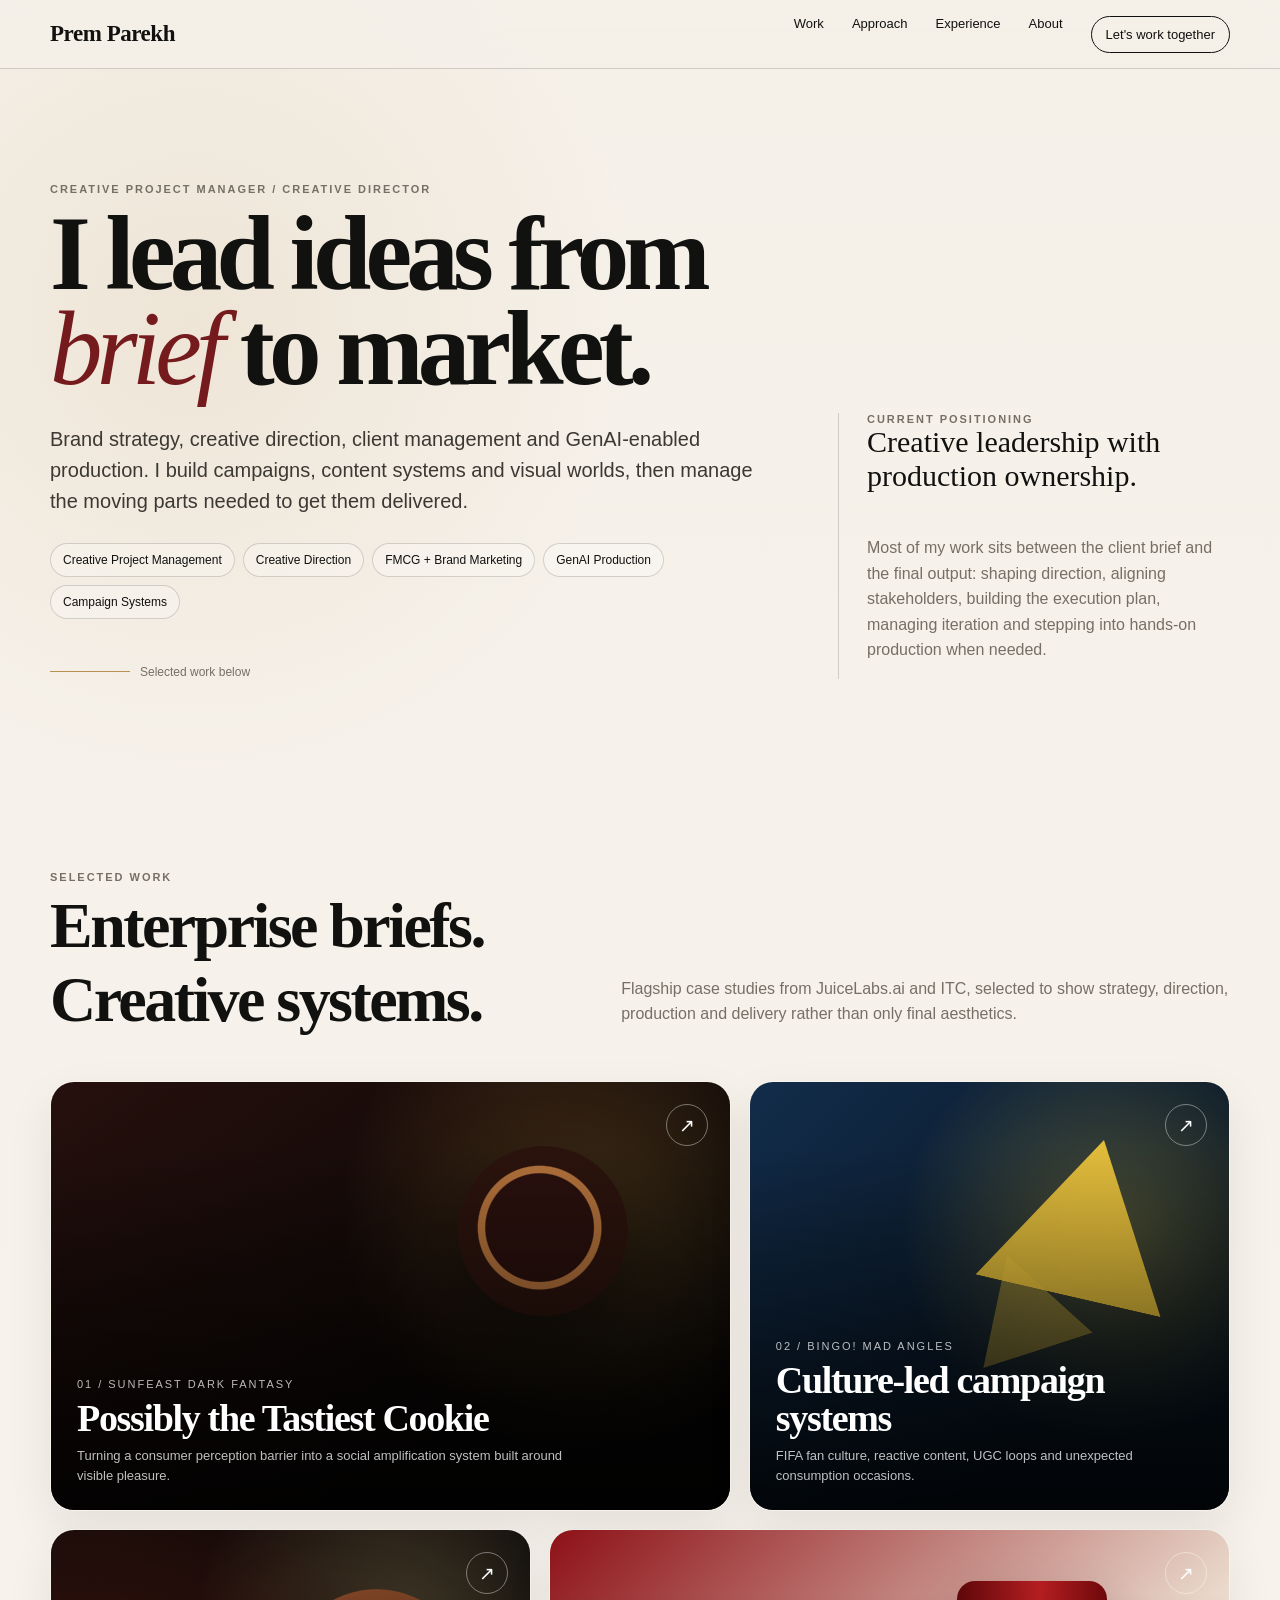
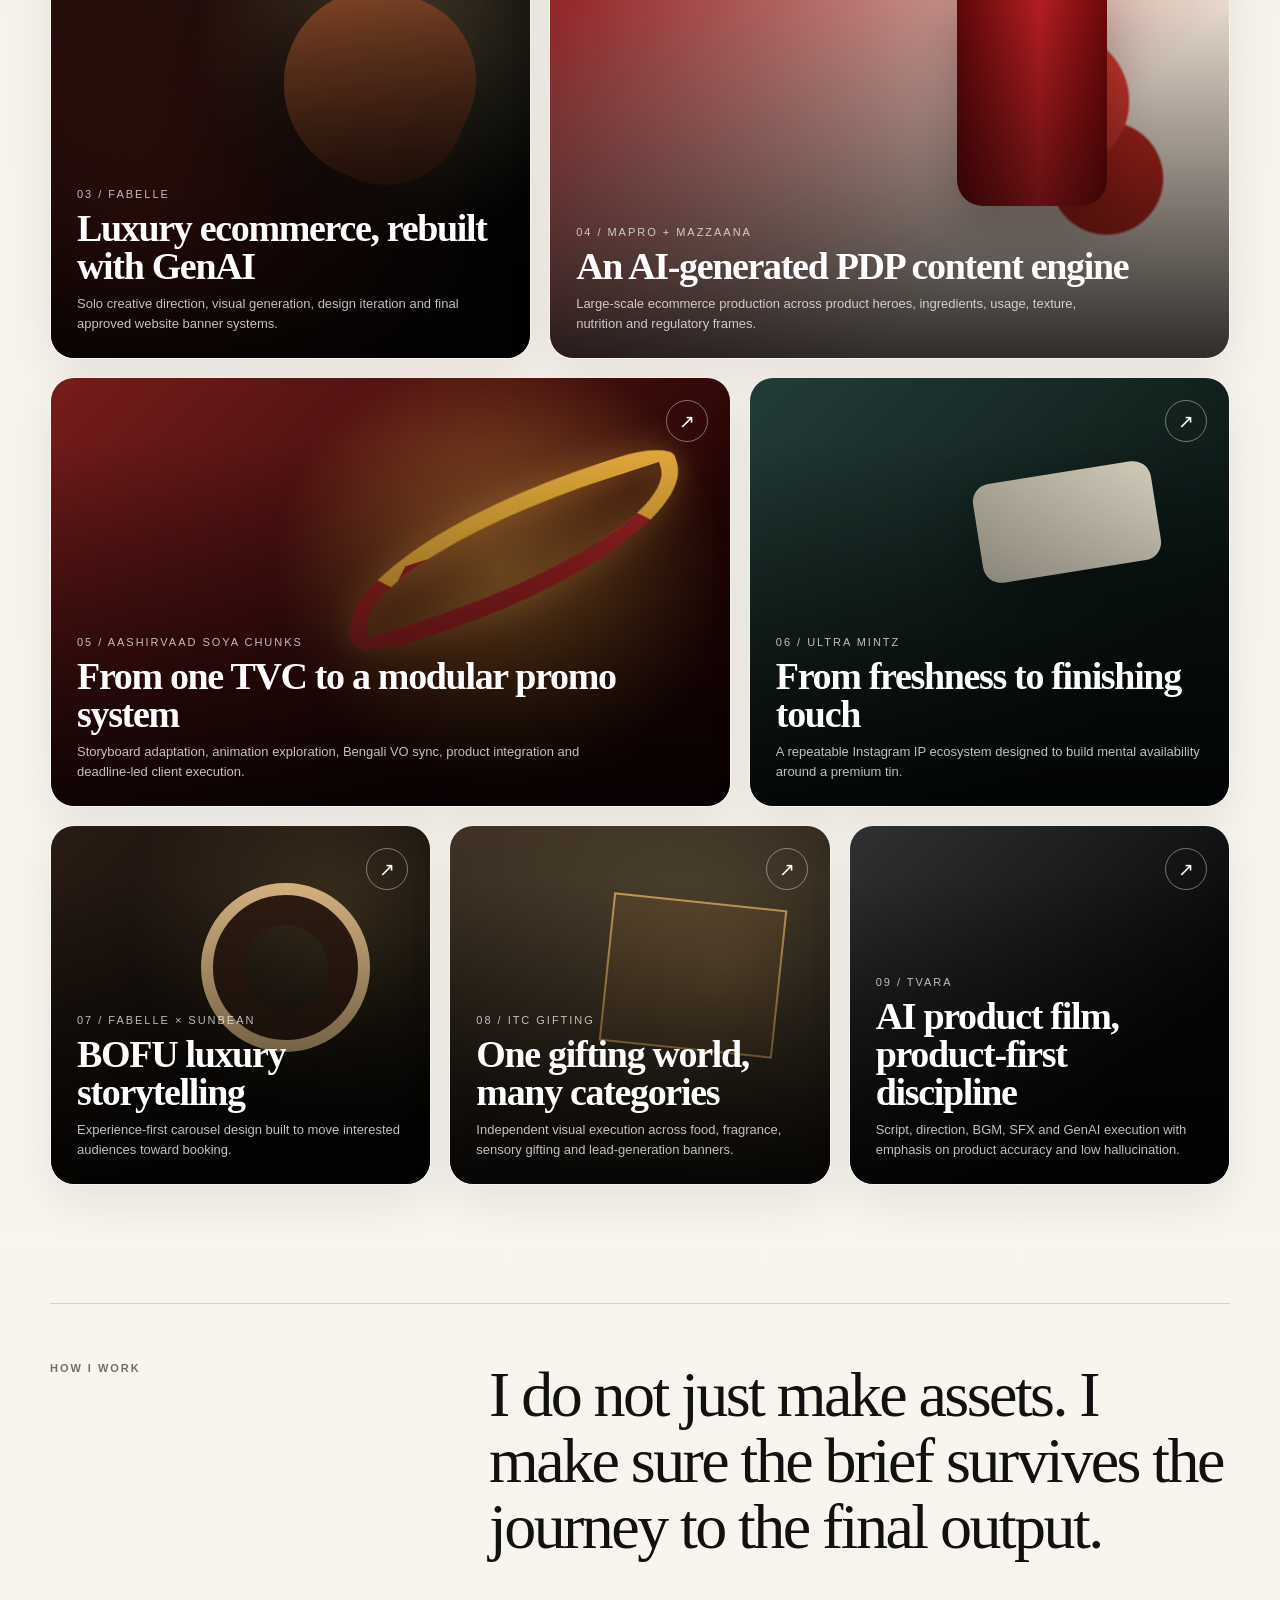
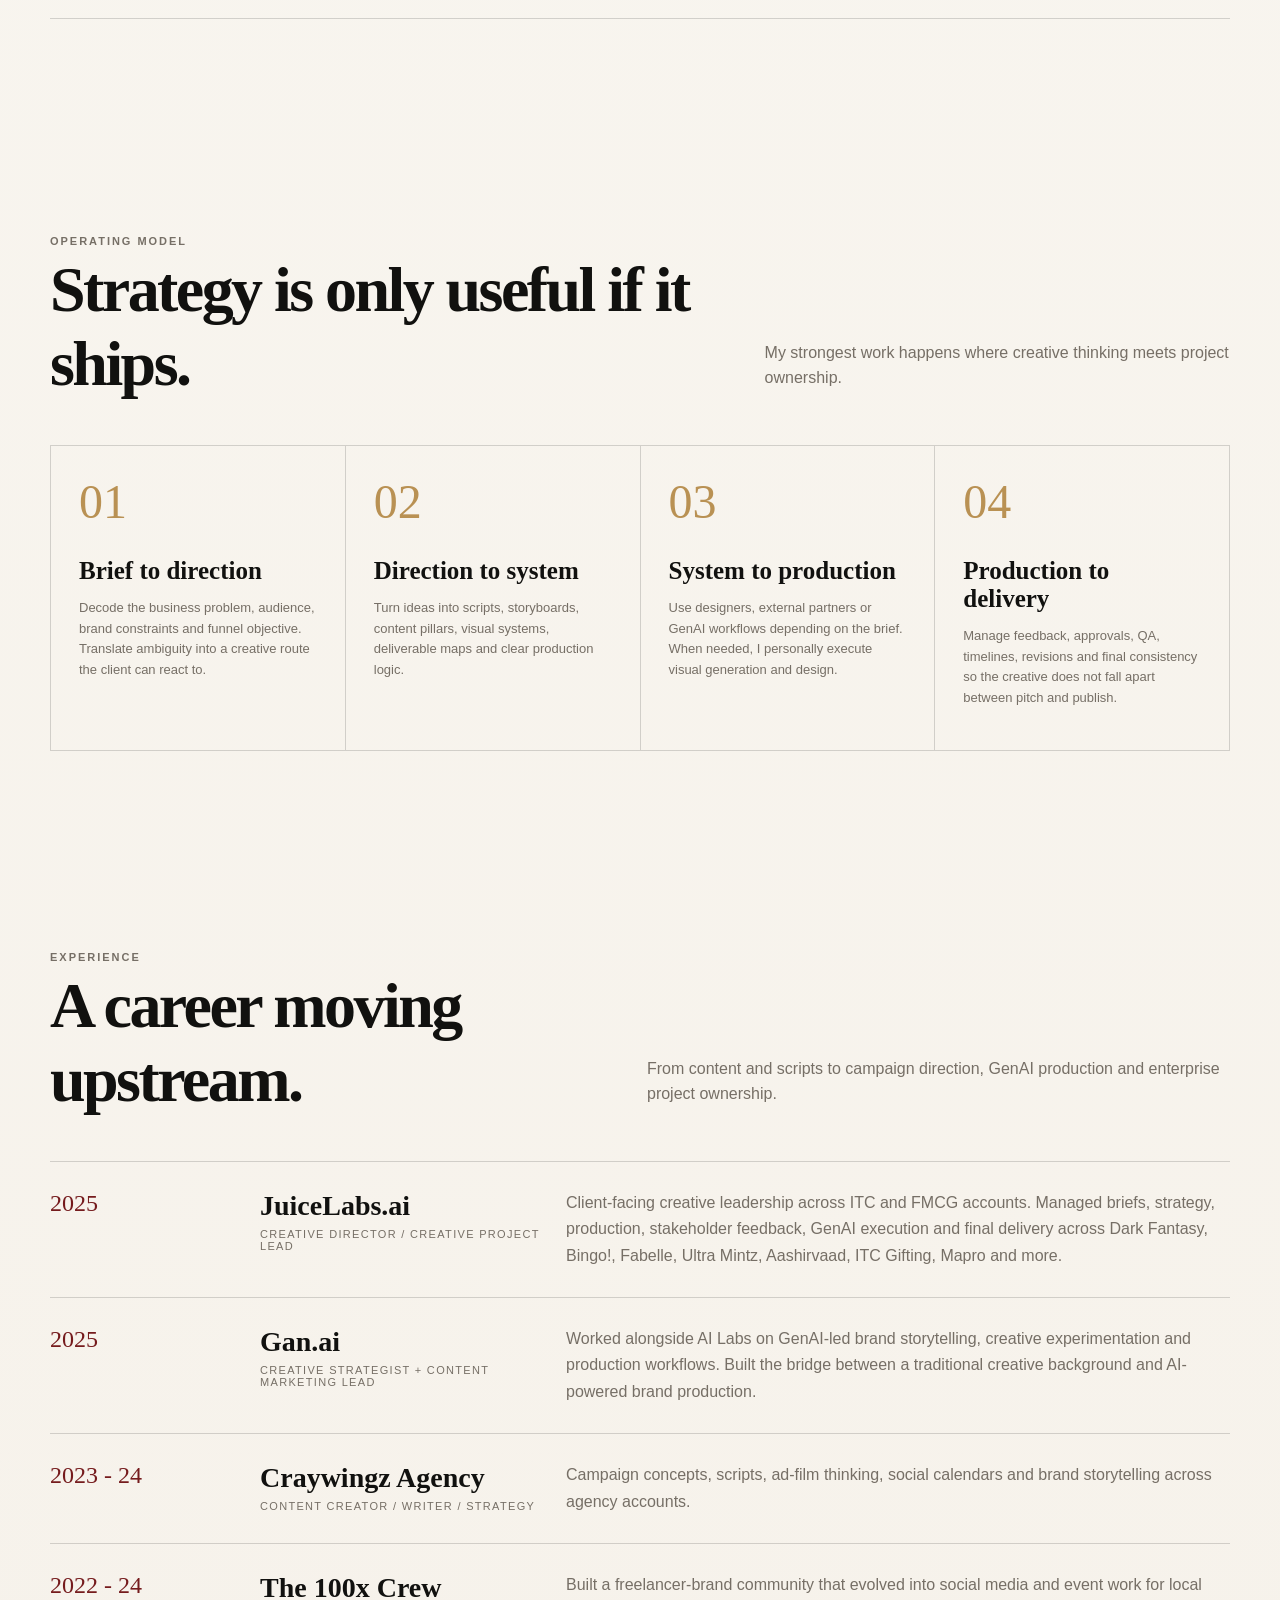
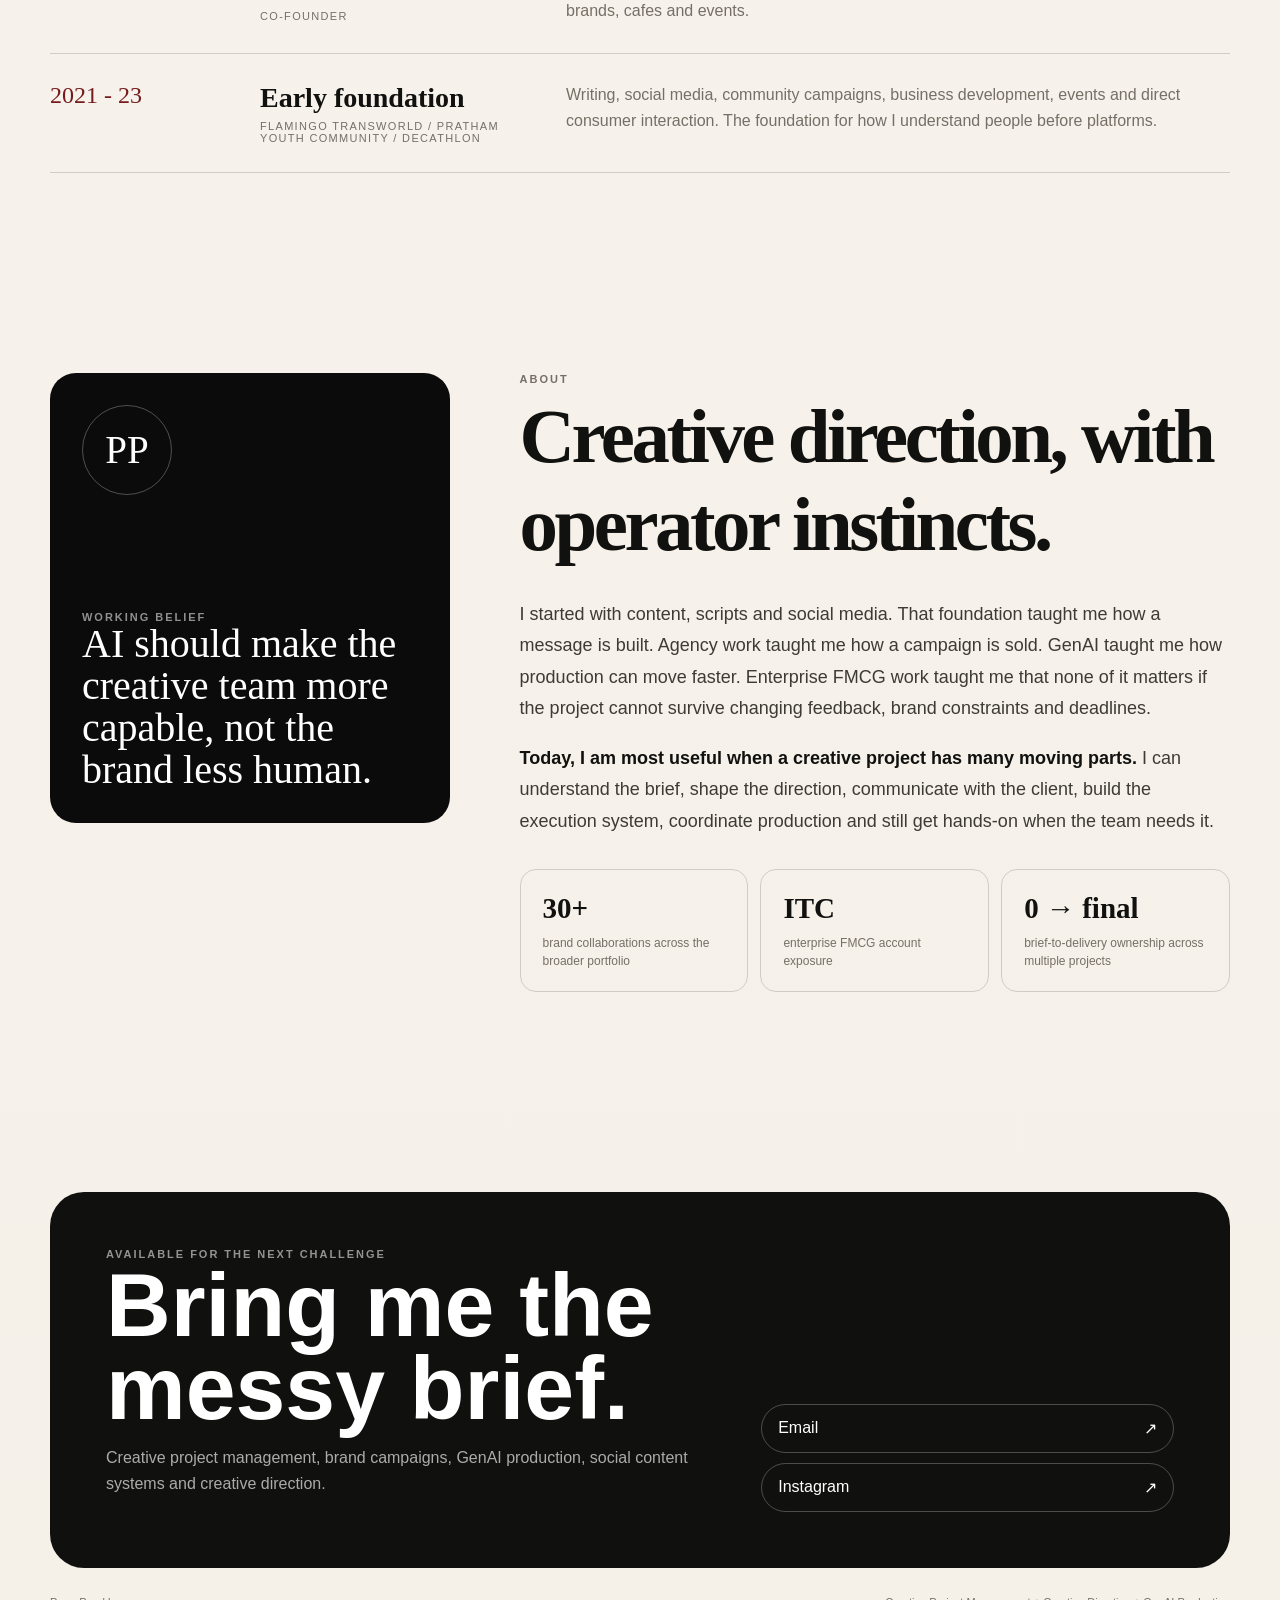
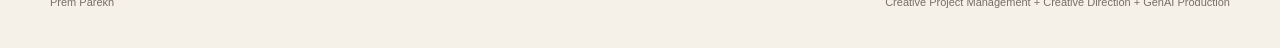
==== index.html @ a7b9d32d "Create Prem Parekh portfolio website" ====
<!doctype html>
<html lang="en">
<head>
<meta charset="utf-8" />
<meta name="viewport" content="width=device-width, initial-scale=1" />
<meta name="description" content="Prem Parekh, Creative Project Manager and Creative Director working across brand strategy, GenAI production, FMCG campaigns and visual storytelling." />
<title>Prem Parekh | Creative Direction + GenAI Production</title>
<style>
:root{--ink:#11110f;--paper:#f5f0e8;--paper2:#eee6da;--gold:#b99153;--red:#751b1d;--green:#24453f;--muted:#766f66;--line:rgba(17,17,15,.16);--card:#fbf7f0;--black:#0b0b0b}
*{box-sizing:border-box}html{scroll-behavior:smooth}body{margin:0;color:var(--ink);background:radial-gradient(circle at 15% 5%,rgba(185,145,83,.12),transparent 28rem),linear-gradient(180deg,var(--paper),#f8f5ef 44%,var(--paper));font-family:Arial,Helvetica,sans-serif}a{color:inherit;text-decoration:none}button{font:inherit}::selection{background:#111;color:#fff}.container{width:min(1180px,calc(100% - 42px));margin:auto}.eyebrow{letter-spacing:.18em;text-transform:uppercase;font-size:11px;font-weight:700;color:var(--muted)}nav{position:sticky;top:0;z-index:20;backdrop-filter:blur(18px);background:rgba(245,240,232,.82);border-bottom:1px solid var(--line)}.nav-inner{height:68px;display:flex;align-items:center;justify-content:space-between}.logo{font-family:Georgia,serif;font-size:23px;font-weight:700;letter-spacing:-.02em}.nav-links{display:flex;gap:28px;font-size:13px}.nav-cta{padding:10px 14px;border:1px solid var(--ink);border-radius:999px}.hero{padding:88px 0 66px;min-height:78vh;display:grid;align-items:center}.hero-grid{display:grid;grid-template-columns:1.3fr .7fr;gap:60px;align-items:end}.hero h1{font-family:Georgia,serif;font-size:clamp(54px,8.2vw,116px);line-height:.9;letter-spacing:-.055em;margin:12px 0 28px;max-width:920px}.hero h1 em{font-weight:400;color:var(--red)}.hero-copy{font-size:20px;line-height:1.55;max-width:720px;color:#3c3934}.hero-side{border-left:1px solid var(--line);padding-left:28px;display:flex;flex-direction:column;gap:26px}.hero-side strong{font-family:Georgia,serif;font-size:30px;font-weight:400}.chips{display:flex;flex-wrap:wrap;gap:8px;margin-top:26px}.chip{font-size:12px;border:1px solid var(--line);padding:9px 12px;border-radius:999px;background:rgba(255,255,255,.25)}.scroll-note{margin-top:46px;font-size:12px;color:var(--muted);display:flex;gap:10px;align-items:center}.scroll-line{height:1px;width:80px;background:var(--gold)}.section{padding:100px 0}.section-head{display:flex;justify-content:space-between;align-items:end;gap:40px;margin-bottom:38px}.section h2{font-family:Georgia,serif;font-size:clamp(38px,5vw,68px);letter-spacing:-.04em;margin:6px 0}.section-intro{max-width:620px;color:var(--muted);line-height:1.6}.work-grid{display:grid;grid-template-columns:repeat(12,1fr);gap:18px}.case{position:relative;overflow:hidden;border-radius:24px;min-height:430px;border:1px solid rgba(255,255,255,.09);box-shadow:0 18px 46px rgba(20,17,12,.08);color:#fff;cursor:pointer;isolation:isolate}.case.large{grid-column:span 7}.case.small{grid-column:span 5}.case.third{grid-column:span 4;min-height:360px}.case::after{content:"";position:absolute;inset:0;z-index:-1;background:linear-gradient(180deg,transparent 15%,rgba(0,0,0,.8) 100%)}.case-bg{position:absolute;inset:0;z-index:-2;overflow:hidden}.case-content{position:absolute;inset:auto 26px 25px;display:grid;gap:9px}.case-index{font-size:11px;letter-spacing:.18em;text-transform:uppercase;opacity:.72}.case h3{font-family:Georgia,serif;font-size:38px;line-height:1;margin:0;letter-spacing:-.035em}.case p{margin:0;max-width:520px;font-size:13px;line-height:1.5;color:rgba(255,255,255,.75)}.case-arrow{position:absolute;right:22px;top:22px;width:42px;height:42px;border-radius:50%;border:1px solid rgba(255,255,255,.4);display:grid;place-items:center;font-size:19px;transition:.25s}.case:hover .case-arrow{background:#fff;color:#111;transform:rotate(45deg)}.art-fabelle{background:radial-gradient(circle at 73% 24%,rgba(255,225,155,.24),transparent 13rem),radial-gradient(circle at 18% 72%,rgba(100,28,20,.65),transparent 22rem),linear-gradient(135deg,#1a0c09,#050505 65%)}.art-fabelle:before{content:"";position:absolute;width:190px;height:190px;border-radius:52% 48% 45% 55%;background:linear-gradient(145deg,#8a4b29,#28120c);right:12%;top:14%;transform:rotate(24deg);box-shadow:-30px 40px 70px rgba(0,0,0,.48)}.art-mapro{background:radial-gradient(circle at 75% 40%,#d83b31 0 12%,transparent 12.5%),radial-gradient(circle at 82% 58%,#bc291f 0 9%,transparent 9.5%),linear-gradient(135deg,#8d1117,#ecded0 68%)}.art-mapro:before{content:"";position:absolute;width:150px;height:225px;border-radius:18px 18px 26px 26px;right:18%;top:12%;background:linear-gradient(90deg,#5e070a,#b51e21 55%,#6e080b);box-shadow:0 24px 50px rgba(48,0,0,.28)}.art-aashirvaad{background:radial-gradient(circle at 66% 45%,rgba(255,191,74,.45),transparent 14rem),linear-gradient(135deg,#771c1c,#250605 72%)}.art-aashirvaad:before{content:"";position:absolute;width:330px;height:78px;border-radius:80% 15% 80% 15%;right:5%;top:27%;border:17px solid #e4aa39;border-left-color:#9c2224;border-bottom-color:#9c2224;transform:rotate(-18deg);filter:drop-shadow(0 0 14px rgba(255,190,70,.3))}.art-bingo{background:radial-gradient(circle at 75% 35%,rgba(245,212,72,.28),transparent 13rem),linear-gradient(135deg,#122c4a,#081522 70%)}.art-bingo:before,.art-bingo:after{content:"";position:absolute;background:#f4ca3c;clip-path:polygon(50% 0,100% 100%,0 100%);opacity:.9}.art-bingo:before{width:190px;height:160px;right:10%;top:13%;transform:rotate(13deg)}.art-bingo:after{width:115px;height:100px;right:31%;top:40%;transform:rotate(-18deg);opacity:.4}.art-darkfantasy{background:radial-gradient(circle at 78% 30%,rgba(215,161,73,.24),transparent 15rem),linear-gradient(145deg,#26100d,#080605 72%)}.art-darkfantasy:before{content:"";position:absolute;width:170px;height:170px;border-radius:50%;right:15%;top:15%;background:radial-gradient(circle at 48% 48%,#29100d 0 43%,#b2713b 44% 49%,#2b130d 50%);box-shadow:0 28px 70px rgba(0,0,0,.5)}.art-ultra{background:linear-gradient(135deg,#233c37,#0a1513 75%)}.art-ultra:before{content:"";position:absolute;width:180px;height:100px;border-radius:18px;right:15%;top:22%;background:linear-gradient(135deg,#b7b2a0,#eae3d1);box-shadow:0 20px 60px rgba(0,0,0,.28);transform:rotate(-9deg)}.art-sunbean{background:radial-gradient(circle at 76% 26%,rgba(214,171,103,.2),transparent 13rem),linear-gradient(135deg,#2a1c14,#090806 70%)}.art-sunbean:before{content:"";position:absolute;width:145px;height:145px;border-radius:50%;right:16%;top:16%;border:12px solid #d5b27f;box-shadow:inset 0 0 0 30px #2f1c12}.art-gifting{background:radial-gradient(circle at 72% 40%,rgba(255,221,153,.22),transparent 18rem),linear-gradient(135deg,#403325,#15110d 72%)}.art-gifting:before{content:"";position:absolute;width:170px;height:145px;right:13%;top:21%;border:2px solid #c59b58;background:rgba(160,108,54,.18);transform:rotate(6deg)}.statement{margin:118px 0 16px;border-top:1px solid var(--line);border-bottom:1px solid var(--line);padding:58px 0;display:grid;grid-template-columns:.7fr 1.3fr;gap:40px}.statement q{font-family:Georgia,serif;font-size:clamp(34px,5vw,68px);line-height:1.03;letter-spacing:-.04em}.statement q:before,.statement q:after{content:""}.services{display:grid;grid-template-columns:repeat(4,1fr);border-top:1px solid var(--line);border-left:1px solid var(--line)}.service{padding:28px;border-right:1px solid var(--line);border-bottom:1px solid var(--line);min-height:260px}.service-num{font-family:Georgia,serif;font-size:48px;color:var(--gold)}.service h3{font-family:Georgia,serif;font-size:25px;margin:28px 0 12px}.service p{color:var(--muted);font-size:13px;line-height:1.6}.timeline{display:grid;grid-template-columns:210px 1fr;border-top:1px solid var(--line)}.timeline-row{display:contents}.timeline-year,.timeline-body{padding:28px 0;border-bottom:1px solid var(--line)}.timeline-year{font-family:Georgia,serif;font-size:24px;color:var(--red)}.timeline-body{display:grid;grid-template-columns:280px 1fr;gap:26px}.timeline-body h3{margin:0;font-family:Georgia,serif;font-size:28px}.timeline-body p{margin:0;color:var(--muted);line-height:1.65;max-width:670px}.role-label{font-size:11px;letter-spacing:.12em;text-transform:uppercase;margin-top:6px;color:var(--muted)}.about-grid{display:grid;grid-template-columns:.72fr 1.28fr;gap:70px;align-items:start}.about-card{position:sticky;top:94px;background:var(--black);color:#fff;border-radius:26px;padding:32px;min-height:450px;display:flex;flex-direction:column;justify-content:space-between}.monogram{width:90px;height:90px;border:1px solid rgba(255,255,255,.28);border-radius:50%;display:grid;place-items:center;font-family:Georgia,serif;font-size:39px}.about-card .big{font-family:Georgia,serif;font-size:40px;line-height:1.05}.about-copy{font-size:18px;line-height:1.75;color:#3e3a35}.about-copy strong{color:var(--ink)}.proof-grid{display:grid;grid-template-columns:repeat(3,1fr);gap:12px;margin-top:32px}.proof{padding:22px;border:1px solid var(--line);border-radius:16px}.proof b{font-family:Georgia,serif;font-size:29px;display:block;margin-bottom:8px}.proof span{font-size:12px;color:var(--muted)}.contact{margin-top:100px;background:#10100f;color:#fff;border-radius:34px;padding:56px;display:grid;grid-template-columns:1.2fr .8fr;gap:36px;align-items:end}.contact h2{font-size:clamp(46px,7vw,90px);margin:4px 0;line-height:.92}.contact p{color:rgba(255,255,255,.65);max-width:620px;line-height:1.6}.contact-actions{display:flex;flex-direction:column;gap:10px}.contact a{border:1px solid rgba(255,255,255,.25);padding:14px 16px;border-radius:999px;display:flex;justify-content:space-between}footer{padding:28px 0 40px;color:var(--muted);font-size:11px;display:flex;justify-content:space-between}dialog{width:min(920px,calc(100% - 28px));border:0;border-radius:28px;padding:0;background:var(--card);color:var(--ink);box-shadow:0 32px 110px rgba(0,0,0,.34)}dialog::backdrop{background:rgba(11,11,11,.65);backdrop-filter:blur(8px)}.modal-head{padding:32px 32px 25px;border-bottom:1px solid var(--line);display:flex;justify-content:space-between;gap:20px}.modal-head h3{font-family:Georgia,serif;font-size:42px;line-height:1;margin:5px 0}.close{width:42px;height:42px;border-radius:50%;border:1px solid var(--line);background:transparent;cursor:pointer}.modal-body{padding:30px 32px 38px;display:grid;grid-template-columns:1fr 1fr;gap:28px}.modal-body h4{font-family:Georgia,serif;font-size:22px;margin:0 0 8px}.modal-body p,.modal-body li{font-size:14px;line-height:1.7;color:#4f4a43}.modal-body ul{padding-left:18px;margin:8px 0}.modal-wide{grid-column:1/-1;padding-top:10px;border-top:1px solid var(--line)}.metric-strip{display:grid;grid-template-columns:repeat(3,1fr);gap:10px;margin-top:16px}.metric{border:1px solid var(--line);border-radius:14px;padding:14px}.metric b{display:block;font-family:Georgia,serif;font-size:22px}.metric span{font-size:11px;color:var(--muted)}
@media(max-width:850px){.nav-links a:not(.nav-cta){display:none}.hero-grid,.about-grid,.contact{grid-template-columns:1fr}.hero-side{border-left:0;border-top:1px solid var(--line);padding:22px 0 0}.case.large,.case.small,.case.third{grid-column:1/-1}.services{grid-template-columns:1fr 1fr}.timeline{grid-template-columns:1fr}.timeline-year{padding-bottom:4px;border-bottom:0}.timeline-body{grid-template-columns:1fr;padding-top:8px}.about-card{position:relative;top:auto}.statement{grid-template-columns:1fr}.modal-body{grid-template-columns:1fr}}
@media(max-width:560px){.container{width:min(100% - 26px,1180px)}.hero{padding-top:54px}.hero h1{font-size:54px}.section{padding:72px 0}.services{grid-template-columns:1fr}.proof-grid{grid-template-columns:1fr}.contact{padding:34px 24px}.modal-head,.modal-body{padding-left:22px;padding-right:22px}}
</style>
</head>
<body>
<nav><div class="container nav-inner"><a href="#top" class="logo">Prem Parekh</a><div class="nav-links"><a href="#work">Work</a><a href="#approach">Approach</a><a href="#experience">Experience</a><a href="#about">About</a><a href="#contact" class="nav-cta">Let's work together</a></div></div></nav>
<main id="top">
<section class="hero"><div class="container hero-grid"><div><div class="eyebrow">Creative Project Manager / Creative Director</div><h1>I lead ideas from <em>brief</em> to market.</h1><p class="hero-copy">Brand strategy, creative direction, client management and GenAI-enabled production. I build campaigns, content systems and visual worlds, then manage the moving parts needed to get them delivered.</p><div class="chips"><span class="chip">Creative Project Management</span><span class="chip">Creative Direction</span><span class="chip">FMCG + Brand Marketing</span><span class="chip">GenAI Production</span><span class="chip">Campaign Systems</span></div><div class="scroll-note"><span class="scroll-line"></span> Selected work below</div></div><aside class="hero-side"><div><div class="eyebrow">Current positioning</div><strong>Creative leadership with production ownership.</strong></div><p class="section-intro">Most of my work sits between the client brief and the final output: shaping direction, aligning stakeholders, building the execution plan, managing iteration and stepping into hands-on production when needed.</p></aside></div></section>
<section class="section" id="work"><div class="container"><div class="section-head"><div><div class="eyebrow">Selected work</div><h2>Enterprise briefs. Creative systems.</h2></div><p class="section-intro">Flagship case studies from JuiceLabs.ai and ITC, selected to show strategy, direction, production and delivery rather than only final aesthetics.</p></div><div class="work-grid">
<article class="case large" data-case="darkfantasy"><div class="case-bg art-darkfantasy"></div><div class="case-arrow">↗</div><div class="case-content"><span class="case-index">01 / Sunfeast Dark Fantasy</span><h3>Possibly the Tastiest Cookie</h3><p>Turning a consumer perception barrier into a social amplification system built around visible pleasure.</p></div></article>
<article class="case small" data-case="bingo"><div class="case-bg art-bingo"></div><div class="case-arrow">↗</div><div class="case-content"><span class="case-index">02 / Bingo! Mad Angles</span><h3>Culture-led campaign systems</h3><p>FIFA fan culture, reactive content, UGC loops and unexpected consumption occasions.</p></div></article>
<article class="case small" data-case="fabelle"><div class="case-bg art-fabelle"></div><div class="case-arrow">↗</div><div class="case-content"><span class="case-index">03 / Fabelle</span><h3>Luxury ecommerce, rebuilt with GenAI</h3><p>Solo creative direction, visual generation, design iteration and final approved website banner systems.</p></div></article>
<article class="case large" data-case="mapro"><div class="case-bg art-mapro"></div><div class="case-arrow">↗</div><div class="case-content"><span class="case-index">04 / Mapro + Mazzaana</span><h3>An AI-generated PDP content engine</h3><p>Large-scale ecommerce production across product heroes, ingredients, usage, texture, nutrition and regulatory frames.</p></div></article>
<article class="case large" data-case="aashirvaad"><div class="case-bg art-aashirvaad"></div><div class="case-arrow">↗</div><div class="case-content"><span class="case-index">05 / Aashirvaad Soya Chunks</span><h3>From one TVC to a modular promo system</h3><p>Storyboard adaptation, animation exploration, Bengali VO sync, product integration and deadline-led client execution.</p></div></article>
<article class="case small" data-case="ultra"><div class="case-bg art-ultra"></div><div class="case-arrow">↗</div><div class="case-content"><span class="case-index">06 / Ultra Mintz</span><h3>From freshness to finishing touch</h3><p>A repeatable Instagram IP ecosystem designed to build mental availability around a premium tin.</p></div></article>
<article class="case third" data-case="sunbean"><div class="case-bg art-sunbean"></div><div class="case-arrow">↗</div><div class="case-content"><span class="case-index">07 / Fabelle × Sunbean</span><h3>BOFU luxury storytelling</h3><p>Experience-first carousel design built to move interested audiences toward booking.</p></div></article>
<article class="case third" data-case="gifting"><div class="case-bg art-gifting"></div><div class="case-arrow">↗</div><div class="case-content"><span class="case-index">08 / ITC Gifting</span><h3>One gifting world, many categories</h3><p>Independent visual execution across food, fragrance, sensory gifting and lead-generation banners.</p></div></article>
<article class="case third" data-case="tvara"><div class="case-bg" style="background:linear-gradient(135deg,#2f3133,#060707 72%)"></div><div class="case-arrow">↗</div><div class="case-content"><span class="case-index">09 / Tvara</span><h3>AI product film, product-first discipline</h3><p>Script, direction, BGM, SFX and GenAI execution with emphasis on product accuracy and low hallucination.</p></div></article>
</div><div class="statement"><div class="eyebrow">How I work</div><q>I do not just make assets. I make sure the brief survives the journey to the final output.</q></div></div></section>
<section class="section" id="approach"><div class="container"><div class="section-head"><div><div class="eyebrow">Operating model</div><h2>Strategy is only useful if it ships.</h2></div><p class="section-intro">My strongest work happens where creative thinking meets project ownership.</p></div><div class="services"><div class="service"><div class="service-num">01</div><h3>Brief to direction</h3><p>Decode the business problem, audience, brand constraints and funnel objective. Translate ambiguity into a creative route the client can react to.</p></div><div class="service"><div class="service-num">02</div><h3>Direction to system</h3><p>Turn ideas into scripts, storyboards, content pillars, visual systems, deliverable maps and clear production logic.</p></div><div class="service"><div class="service-num">03</div><h3>System to production</h3><p>Use designers, external partners or GenAI workflows depending on the brief. When needed, I personally execute visual generation and design.</p></div><div class="service"><div class="service-num">04</div><h3>Production to delivery</h3><p>Manage feedback, approvals, QA, timelines, revisions and final consistency so the creative does not fall apart between pitch and publish.</p></div></div></div></section>
<section class="section" id="experience"><div class="container"><div class="section-head"><div><div class="eyebrow">Experience</div><h2>A career moving upstream.</h2></div><p class="section-intro">From content and scripts to campaign direction, GenAI production and enterprise project ownership.</p></div><div class="timeline"><div class="timeline-row"><div class="timeline-year">2025</div><div class="timeline-body"><div><h3>JuiceLabs.ai</h3><div class="role-label">Creative Director / Creative Project Lead</div></div><p>Client-facing creative leadership across ITC and FMCG accounts. Managed briefs, strategy, production, stakeholder feedback, GenAI execution and final delivery across Dark Fantasy, Bingo!, Fabelle, Ultra Mintz, Aashirvaad, ITC Gifting, Mapro and more.</p></div></div><div class="timeline-row"><div class="timeline-year">2025</div><div class="timeline-body"><div><h3>Gan.ai</h3><div class="role-label">Creative Strategist + Content Marketing Lead</div></div><p>Worked alongside AI Labs on GenAI-led brand storytelling, creative experimentation and production workflows. Built the bridge between a traditional creative background and AI-powered brand production.</p></div></div><div class="timeline-row"><div class="timeline-year">2023 - 24</div><div class="timeline-body"><div><h3>Craywingz Agency</h3><div class="role-label">Content Creator / Writer / Strategy</div></div><p>Campaign concepts, scripts, ad-film thinking, social calendars and brand storytelling across agency accounts.</p></div></div><div class="timeline-row"><div class="timeline-year">2022 - 24</div><div class="timeline-body"><div><h3>The 100x Crew</h3><div class="role-label">Co-founder</div></div><p>Built a freelancer-brand community that evolved into social media and event work for local brands, cafes and events.</p></div></div><div class="timeline-row"><div class="timeline-year">2021 - 23</div><div class="timeline-body"><div><h3>Early foundation</h3><div class="role-label">Flamingo Transworld / Pratham Youth Community / Decathlon</div></div><p>Writing, social media, community campaigns, business development, events and direct consumer interaction. The foundation for how I understand people before platforms.</p></div></div></div></div></section>
<section class="section" id="about"><div class="container about-grid"><aside class="about-card"><div class="monogram">PP</div><div><div class="eyebrow" style="color:rgba(255,255,255,.55)">Working belief</div><div class="big">AI should make the creative team more capable, not the brand less human.</div></div></aside><div><div class="eyebrow">About</div><h2 style="font-family:Georgia,serif;font-size:clamp(42px,6vw,78px);letter-spacing:-.045em;margin:8px 0 30px">Creative direction, with operator instincts.</h2><div class="about-copy"><p>I started with content, scripts and social media. That foundation taught me how a message is built. Agency work taught me how a campaign is sold. GenAI taught me how production can move faster. Enterprise FMCG work taught me that none of it matters if the project cannot survive changing feedback, brand constraints and deadlines.</p><p><strong>Today, I am most useful when a creative project has many moving parts.</strong> I can understand the brief, shape the direction, communicate with the client, build the execution system, coordinate production and still get hands-on when the team needs it.</p></div><div class="proof-grid"><div class="proof"><b>30+</b><span>brand collaborations across the broader portfolio</span></div><div class="proof"><b>ITC</b><span>enterprise FMCG account exposure</span></div><div class="proof"><b>0 → final</b><span>brief-to-delivery ownership across multiple projects</span></div></div></div></div></section>
<section id="contact"><div class="container"><div class="contact"><div><div class="eyebrow" style="color:rgba(255,255,255,.55)">Available for the next challenge</div><h2>Bring me the messy brief.</h2><p>Creative project management, brand campaigns, GenAI production, social content systems and creative direction.</p></div><div class="contact-actions"><a href="mailto:premparekh921@gmail.com"><span>Email</span><span>↗</span></a><a href="https://www.instagram.com/not.ur..prem/" target="_blank" rel="noreferrer"><span>Instagram</span><span>↗</span></a></div></div><footer><span>Prem Parekh</span><span>Creative Project Management + Creative Direction + GenAI Production</span></footer></div></section>
</main>
<dialog id="caseDialog"><div class="modal-head"><div><div class="eyebrow" id="modalEyebrow"></div><h3 id="modalTitle"></h3></div><button class="close" aria-label="Close case study">×</button></div><div class="modal-body" id="modalBody"></div></dialog>
<script>
const cases={darkfantasy:{eyebrow:"Sunfeast Dark Fantasy / Strategy + Amplification",title:"Possibly the Tastiest Cookie",problem:"Dark Fantasy's name, historically dark pack and dark creme created a bitterness perception among aware non-trialists. The work needed to recruit trialists without sacrificing the brand's premium, sophisticated world.",role:"Creative strategy, amplification planning, influencer thinking, hook development, client alignment and execution management.",approach:["Reframe the problem away from directly arguing against bitter.","Use visible pleasure and involuntary expressions as social proof.","Build social-first hooks that make the Choco Fills reveal the payoff rather than the opening claim.","Translate one TVC thought into repeatable influencer and short-form structures."],outcome:"The amplification strategy moved into execution and live assets. The project shows how I translate consumer barriers into creative systems rather than one-off posts.",metrics:["Consumer barrier → route","Strategy → execution","Enterprise FMCG"]},bingo:{eyebrow:"Bingo! Mad Angles / Culture + UGC",title:"Culture-led campaign systems",problem:"Build relevance around football culture and unlock more consumption occasions without forcing the brand into conversations where it does not belong.",role:"Campaign strategy, cultural research, content architecture, client pitch and approval management.",approach:["Reactive football formats designed to behave like native fan culture.","Rivalry mechanics that let the brand fuel debate without choosing a side.","UGC system built around unexpected food combinations.","Campaign loop: Ignite → Participate → Amplify → Reward."],outcome:"A strategy that treats the brand as a participant in culture, not an advertiser interrupting it.",metrics:["FIFA content system","UGC architecture","Social-first"]},fabelle:{eyebrow:"Fabelle / Luxury Ecommerce",title:"Luxury ecommerce, rebuilt with GenAI",problem:"Create premium website banners that could sit comfortably beside luxury chocolatier references while maintaining product accuracy and a distinctly Fabelle visual language.",role:"Solo creative lead: concept, art direction, GenAI generation, visual selection, design, mobile adaptation, feedback iteration and delivery.",approach:["Move away from social-post aesthetics toward website hero systems.","Use luxury lighting, restrained typography and ingredient-led product worlds.","Iterate across multiple rounds based on client feedback.","Protect pack and logo accuracy through controlled final composition."],outcome:"Multiple desktop and mobile banner systems were approved across product, gifting and experience-led territories.",metrics:["Solo execution","Multiple approved routes","Desktop + mobile"]},mapro:{eyebrow:"Mapro + Mazzaana / Ecommerce Production",title:"An AI-generated PDP content engine",problem:"Build a large volume of marketplace-ready product storytelling without relying on conventional shoots for every composition and communication angle.",role:"End-to-end solo creative production across visual generation, iteration, product storytelling, PDP hierarchy and client change cycles.",approach:["Generate product heroes, ingredient frames, texture reveals and lifestyle scenes.","Build proof layers around nutrition, process, usage and regulatory information.","Create consistent visual systems across Strawberry Jam, Mix Fruit Jam, Chocolate Paan and Almond Dates.","Iterate rapidly while managing other projects in parallel."],outcome:"A repeatable GenAI commerce workflow rather than a single image campaign.",metrics:["9 upload batches","Multiple SKUs","PDP + banners"]},aashirvaad:{eyebrow:"Aashirvaad Soya Chunks / TVC Adaptation",title:"From one TVC to a modular promo system",problem:"Repurpose an existing 15-second Bengali TVC into a reusable promotional format that could introduce a free partner product without destroying the original brand story.",role:"Creative production lead focused on execution, client adaptation, storyboard refinement, animation exploration, VO synchronization and final delivery.",approach:["Retain the strongest product and food storytelling from the master TVC.","Use the gravy and masala drip as an earned bridge into a fixed red-gold promo system.","Build a reusable promo template with controlled product swaps.","Fit Bengali offer communication into a tightly timed visual window."],outcome:"Delivered the final TVC and reusable template despite evolving storyboard, background, pack, animation, colour, VO and audio requirements.",metrics:["15 sec format","8 sec VO window","About 6 motion explorations"]},ultra:{eyebrow:"Ultra Mintz / Social IP Strategy",title:"From freshness to finishing touch",problem:"Build awareness and recall around a premium mint tin without competing only on generic category freshness.",role:"Brand and social content strategy, positioning, repeatable IP development.",approach:["Shift mint from cover-up to finishing touch.","Build repeatable formats around preparation, everyday-carry culture, quiet moments, debate and UGC.","Use the tin itself as a recognizable lifestyle object."],outcome:"A multi-format Instagram ecosystem designed for repeat recognition and long-term mental availability.",metrics:["5 repeatable IPs","Reels + stories + carousels","UGC loops"]},sunbean:{eyebrow:"Fabelle × Sunbean / BOFU",title:"Luxury experience, built to convert",problem:"Move an already interested audience from event awareness toward booking for a premium chocolate and coffee experience.",role:"Carousel structure, creative direction, AI visual exploration, feedback iteration and conversion communication.",approach:["Explore dark hospitality and light editorial visual routes.","Shift from product-heavy communication toward experience-first storytelling.","Balance emotional desire with clear inclusions and booking information."],outcome:"Final creatives sold the sensory experience, not just the event details.",metrics:["BOFU objective","Experience-first","Client iterations"]},gifting:{eyebrow:"ITC Gifting / Visual System",title:"One gifting world, many categories",problem:"Create premium gifting communication across different ITC categories without making the system feel like a collection of unrelated FMCG packs.",role:"Independent concepting, GenAI visual production, layout and responsive execution.",approach:["Create category-specific worlds while preserving one gifting language.","Use premium staging, restrained palettes and strong product hierarchy.","Adapt across food, fragrance and sensory, and enquiry-led communication."],outcome:"A set of premium desktop and mobile assets created independently.",metrics:["Cross-category","Solo execution","Responsive"]},tvara:{eyebrow:"Tvara / AI Product Film",title:"AI product film, product-first discipline",problem:"Create an end-to-end AI-generated helmet film while protecting the accuracy of a technically specific physical product.",role:"Script, concept, direction, AI production, BGM, SFX and product integration.",approach:["Treat product fidelity as a production constraint, not an afterthought.","Build the film around controlled placement and recognizable product geometry.","Use sound and pacing to support the visual story."],outcome:"The direction was appreciated, particularly the controlled product placement and low hallucination.",metrics:["First JuiceLabs project","End-to-end AI","Product fidelity"]}};
const dlg=document.getElementById("caseDialog"),title=document.getElementById("modalTitle"),eyebrow=document.getElementById("modalEyebrow"),body=document.getElementById("modalBody");document.querySelectorAll("[data-case]").forEach(card=>{card.addEventListener("click",()=>{const d=cases[card.dataset.case];eyebrow.textContent=d.eyebrow;title.textContent=d.title;body.innerHTML=`<section><h4>The brief</h4><p>${d.problem}</p></section><section><h4>My role</h4><p>${d.role}</p></section><section><h4>How I approached it</h4><ul>${d.approach.map(x=>`<li>${x}</li>`).join("")}</ul></section><section><h4>Outcome</h4><p>${d.outcome}</p></section><section class="modal-wide"><div class="eyebrow">Project signals</div><div class="metric-strip">${d.metrics.map(x=>`<div class="metric"><b>•</b><span>${x}</span></div>`).join("")}</div></section>`;dlg.showModal()})});document.querySelector(".close").addEventListener("click",()=>dlg.close());dlg.addEventListener("click",e=>{if(e.target===dlg)dlg.close()});document.addEventListener("keydown",e=>{if(e.key==="Escape"&&dlg.open)dlg.close()});
</script>
</body>
</html>
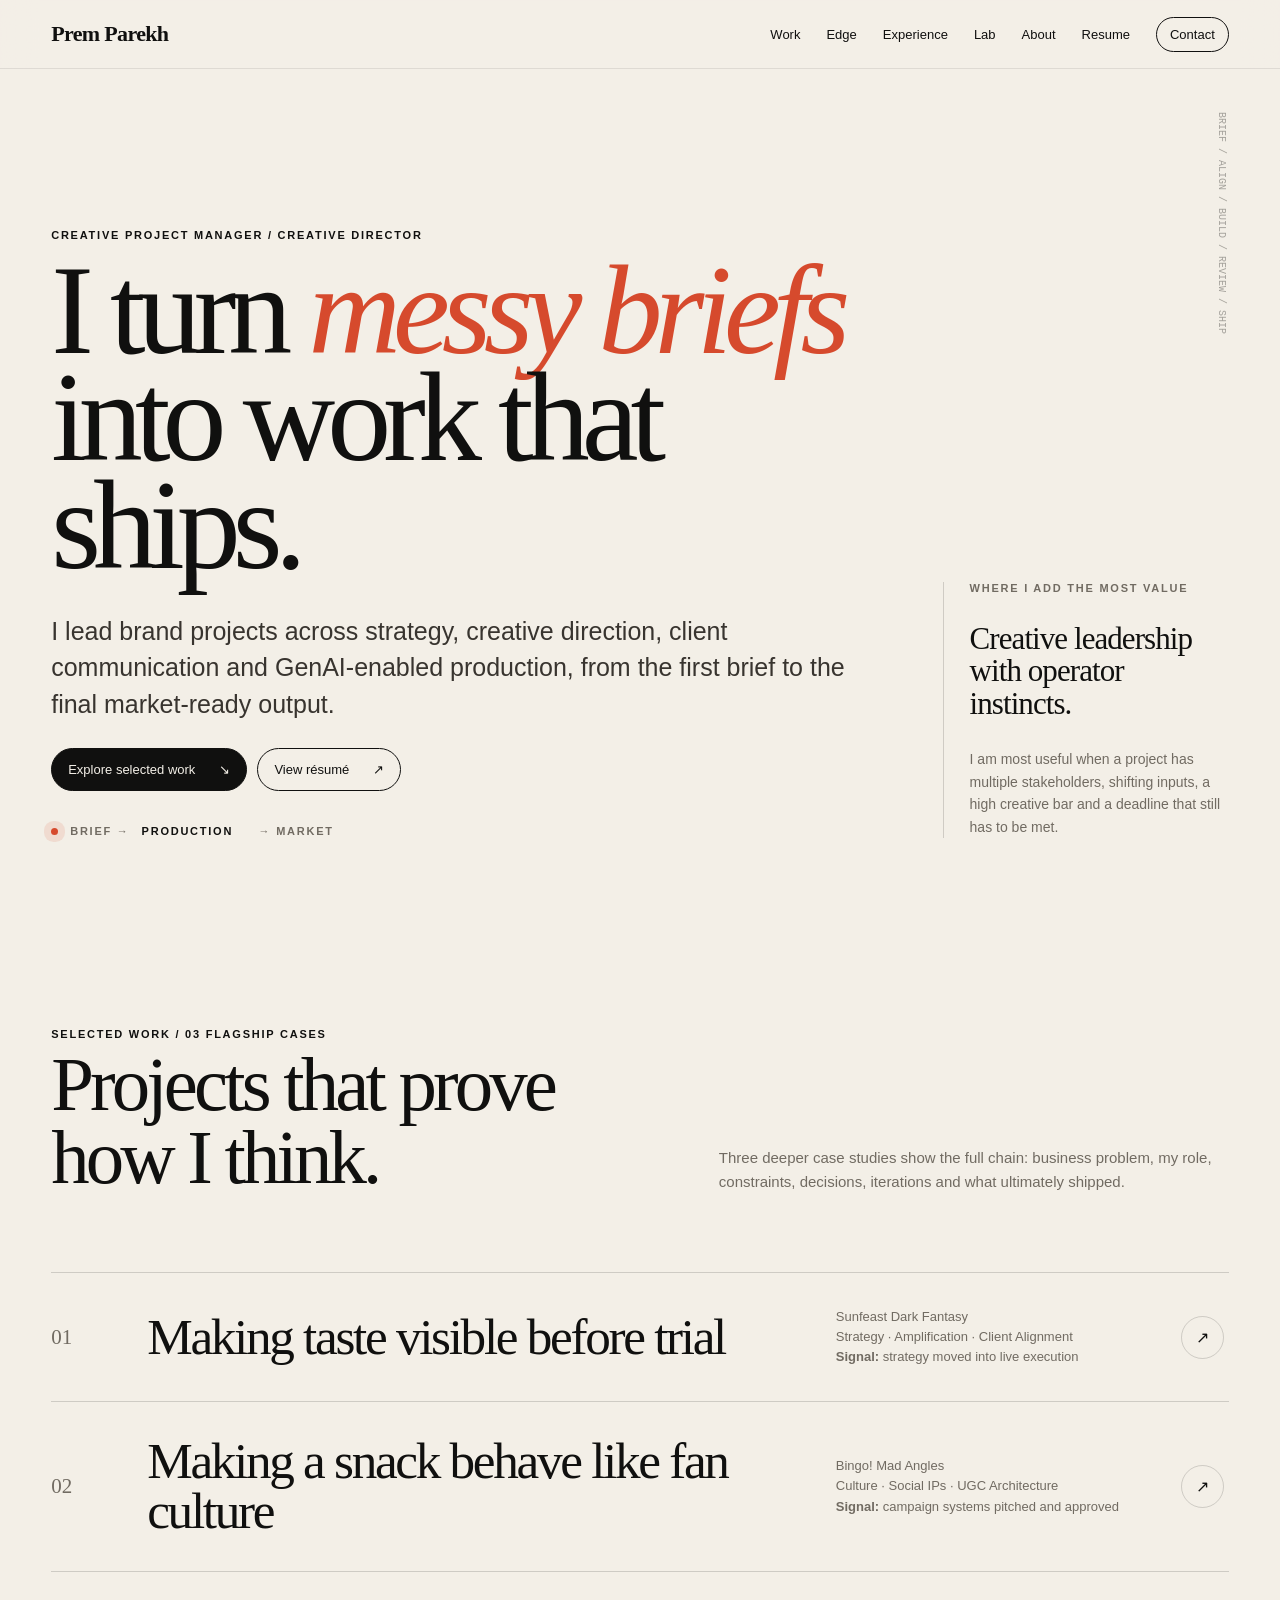
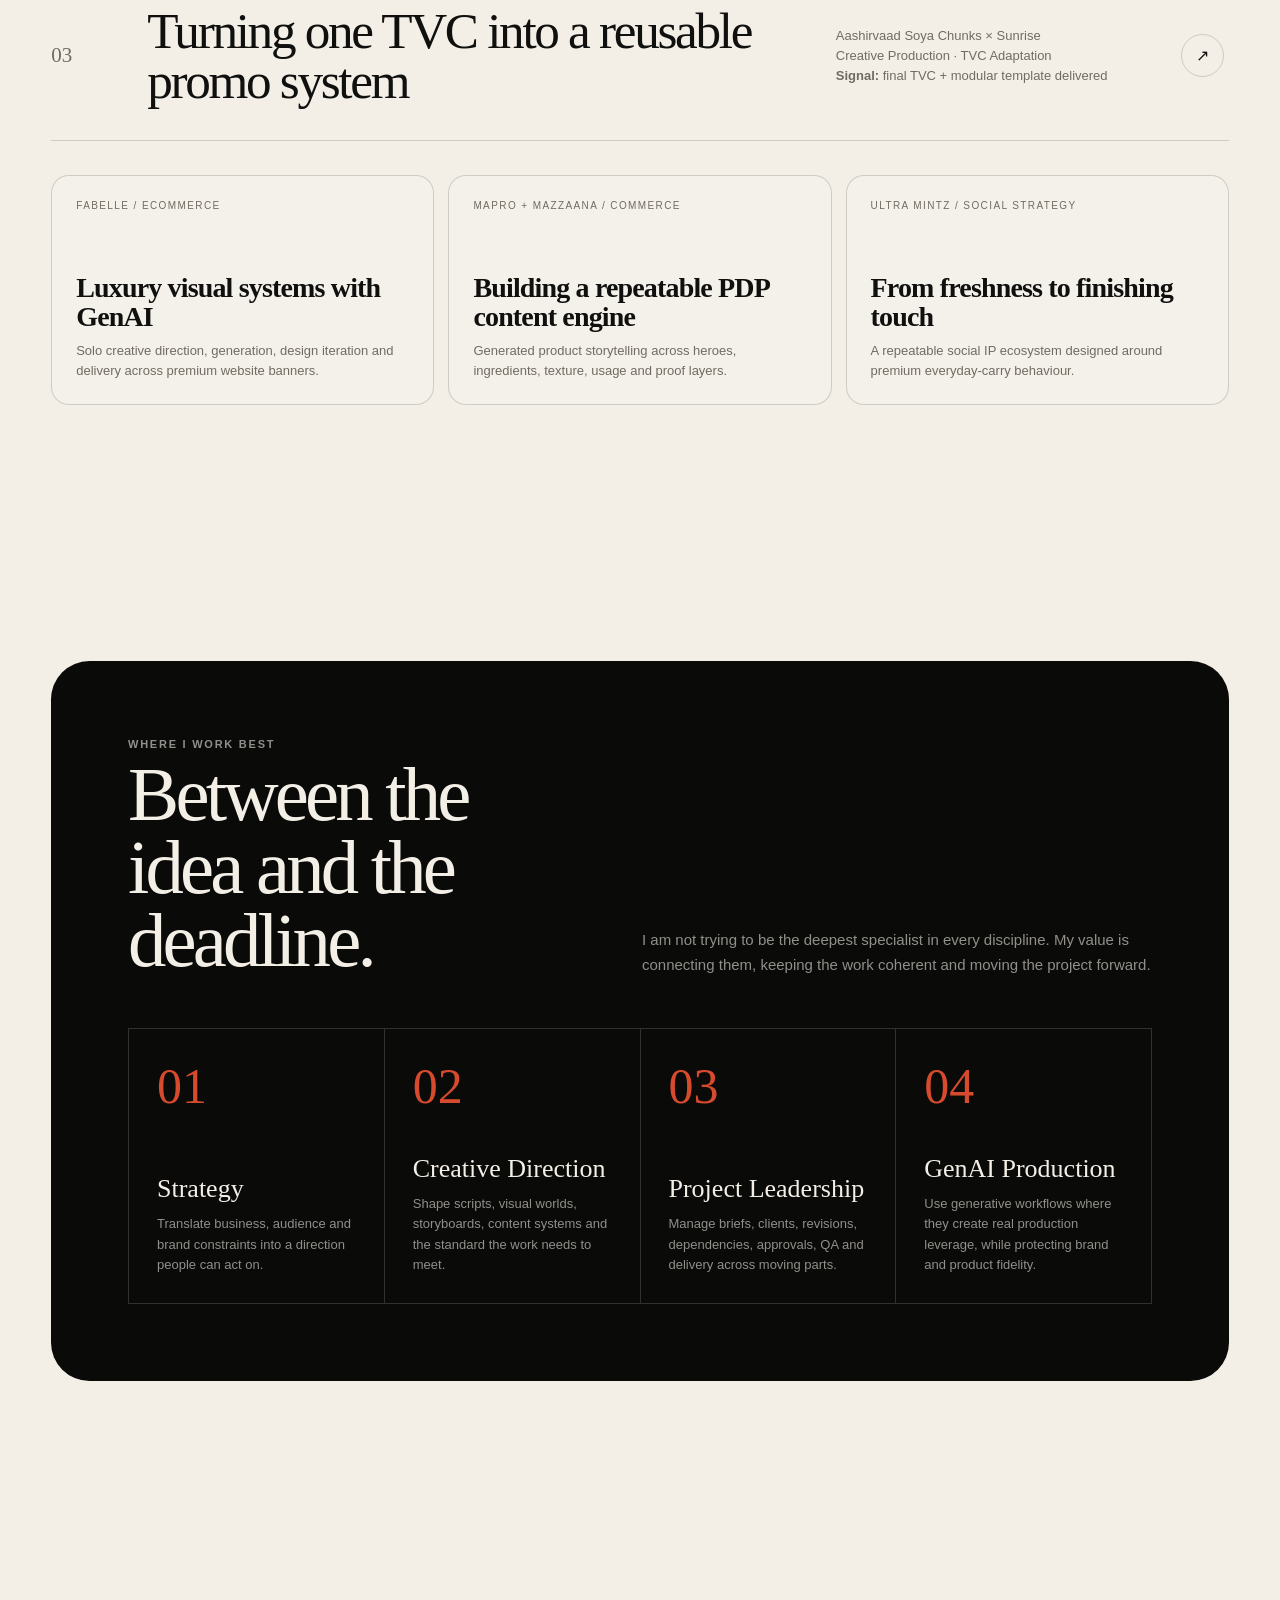
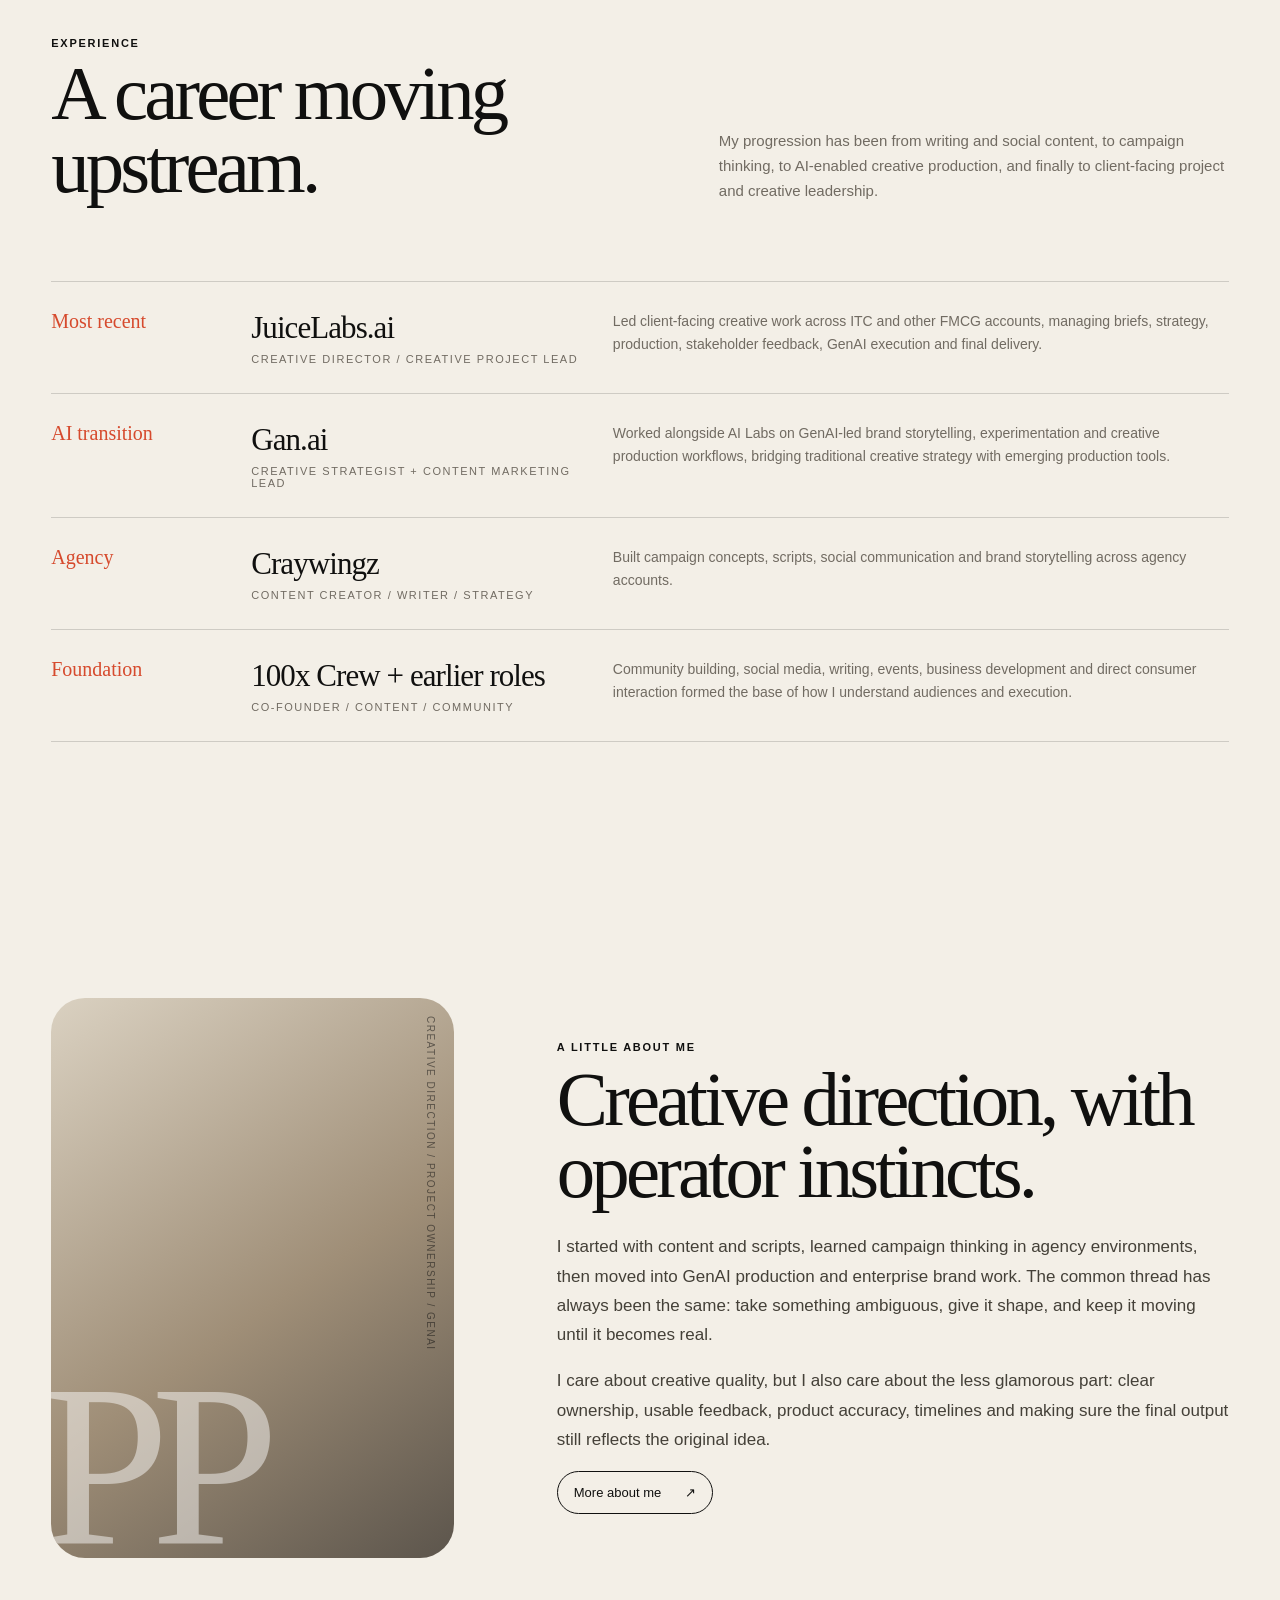
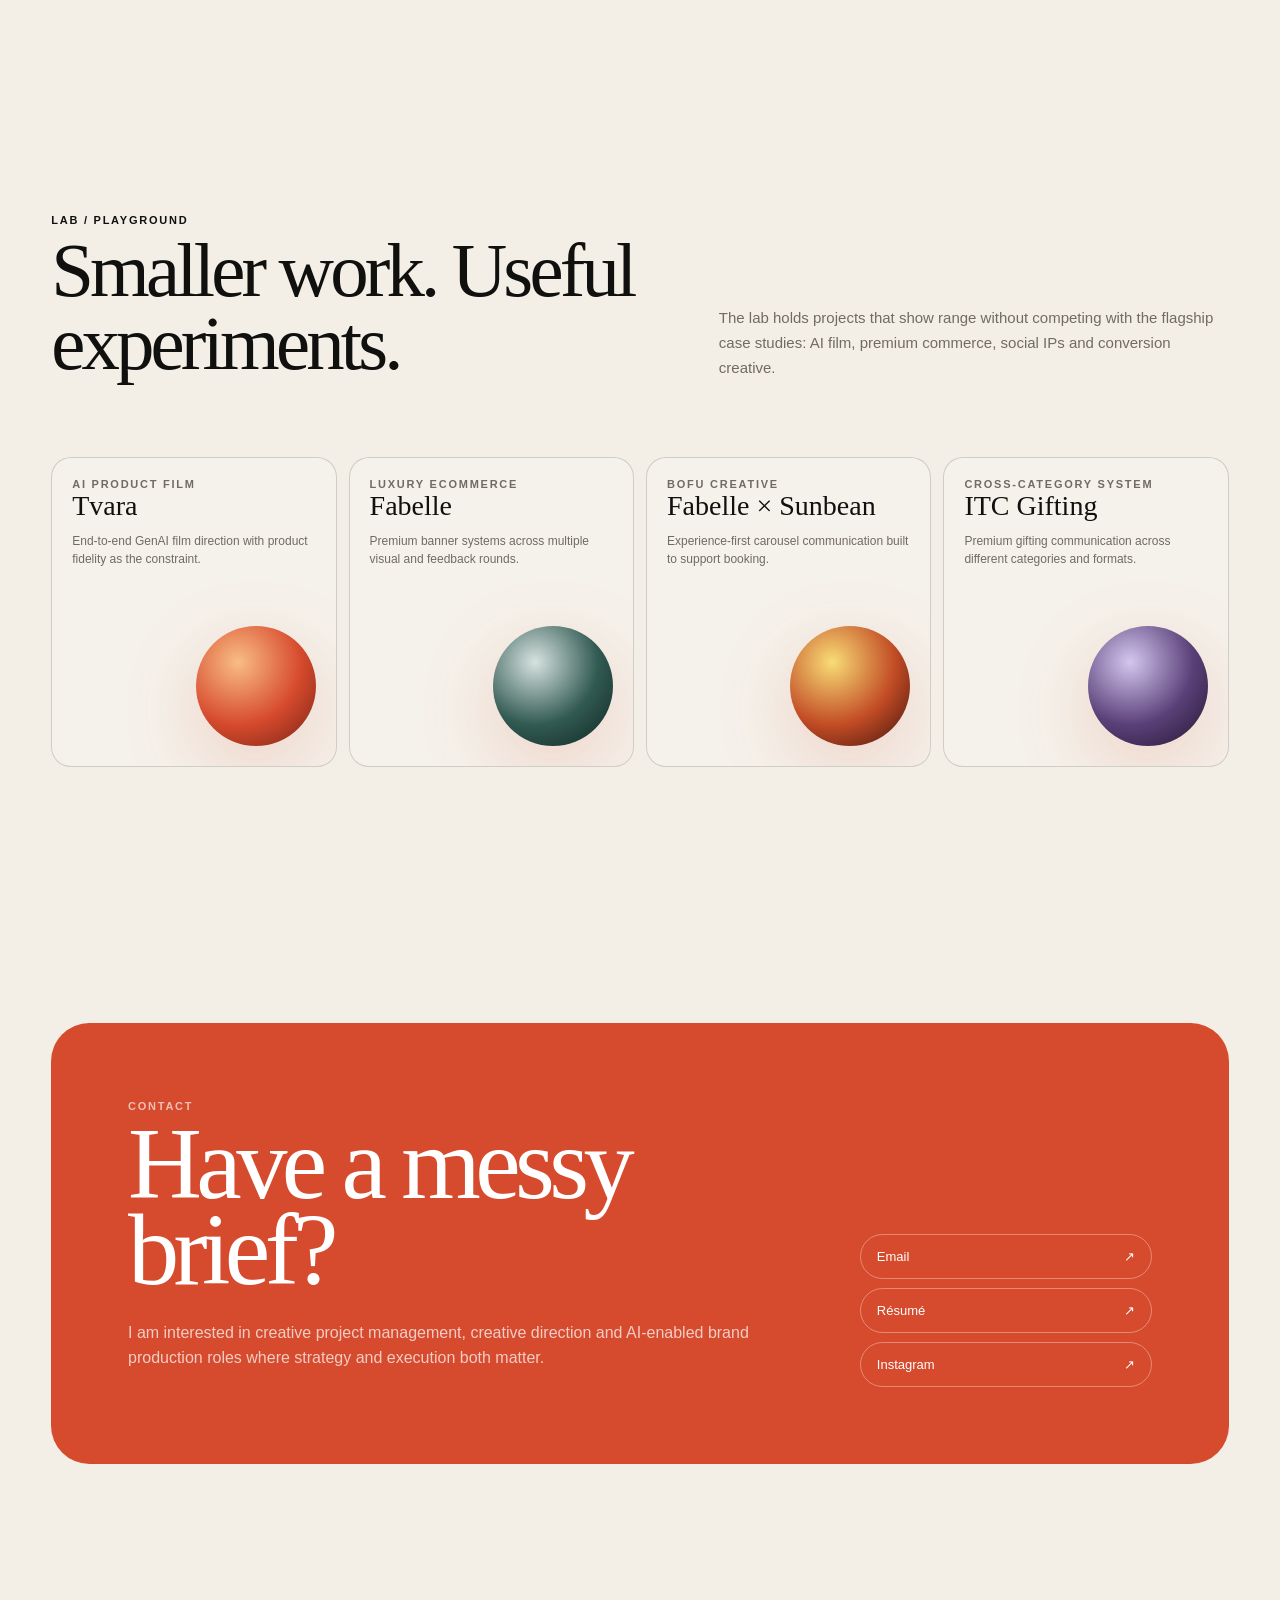
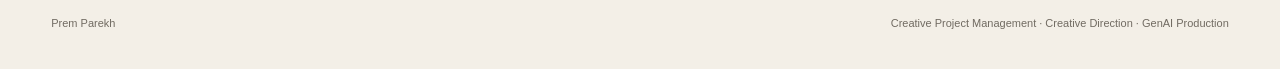
==== commit 12731380: "Rebuild portfolio around recruiter-first editorial structure" ====
--- a/index.html
+++ b/index.html
@@ -1,41 +1,181 @@
 <!doctype html>
 <html lang="en">
 <head>
-<meta charset="utf-8" />
-<meta name="viewport" content="width=device-width, initial-scale=1" />
-<meta name="description" content="Prem Parekh, Creative Project Manager and Creative Director working across brand strategy, GenAI production, FMCG campaigns and visual storytelling." />
-<title>Prem Parekh | Creative Direction + GenAI Production</title>
-<style>
-:root{--ink:#11110f;--paper:#f5f0e8;--paper2:#eee6da;--gold:#b99153;--red:#751b1d;--green:#24453f;--muted:#766f66;--line:rgba(17,17,15,.16);--card:#fbf7f0;--black:#0b0b0b}
-*{box-sizing:border-box}html{scroll-behavior:smooth}body{margin:0;color:var(--ink);background:radial-gradient(circle at 15% 5%,rgba(185,145,83,.12),transparent 28rem),linear-gradient(180deg,var(--paper),#f8f5ef 44%,var(--paper));font-family:Arial,Helvetica,sans-serif}a{color:inherit;text-decoration:none}button{font:inherit}::selection{background:#111;color:#fff}.container{width:min(1180px,calc(100% - 42px));margin:auto}.eyebrow{letter-spacing:.18em;text-transform:uppercase;font-size:11px;font-weight:700;color:var(--muted)}nav{position:sticky;top:0;z-index:20;backdrop-filter:blur(18px);background:rgba(245,240,232,.82);border-bottom:1px solid var(--line)}.nav-inner{height:68px;display:flex;align-items:center;justify-content:space-between}.logo{font-family:Georgia,serif;font-size:23px;font-weight:700;letter-spacing:-.02em}.nav-links{display:flex;gap:28px;font-size:13px}.nav-cta{padding:10px 14px;border:1px solid var(--ink);border-radius:999px}.hero{padding:88px 0 66px;min-height:78vh;display:grid;align-items:center}.hero-grid{display:grid;grid-template-columns:1.3fr .7fr;gap:60px;align-items:end}.hero h1{font-family:Georgia,serif;font-size:clamp(54px,8.2vw,116px);line-height:.9;letter-spacing:-.055em;margin:12px 0 28px;max-width:920px}.hero h1 em{font-weight:400;color:var(--red)}.hero-copy{font-size:20px;line-height:1.55;max-width:720px;color:#3c3934}.hero-side{border-left:1px solid var(--line);padding-left:28px;display:flex;flex-direction:column;gap:26px}.hero-side strong{font-family:Georgia,serif;font-size:30px;font-weight:400}.chips{display:flex;flex-wrap:wrap;gap:8px;margin-top:26px}.chip{font-size:12px;border:1px solid var(--line);padding:9px 12px;border-radius:999px;background:rgba(255,255,255,.25)}.scroll-note{margin-top:46px;font-size:12px;color:var(--muted);display:flex;gap:10px;align-items:center}.scroll-line{height:1px;width:80px;background:var(--gold)}.section{padding:100px 0}.section-head{display:flex;justify-content:space-between;align-items:end;gap:40px;margin-bottom:38px}.section h2{font-family:Georgia,serif;font-size:clamp(38px,5vw,68px);letter-spacing:-.04em;margin:6px 0}.section-intro{max-width:620px;color:var(--muted);line-height:1.6}.work-grid{display:grid;grid-template-columns:repeat(12,1fr);gap:18px}.case{position:relative;overflow:hidden;border-radius:24px;min-height:430px;border:1px solid rgba(255,255,255,.09);box-shadow:0 18px 46px rgba(20,17,12,.08);color:#fff;cursor:pointer;isolation:isolate}.case.large{grid-column:span 7}.case.small{grid-column:span 5}.case.third{grid-column:span 4;min-height:360px}.case::after{content:"";position:absolute;inset:0;z-index:-1;background:linear-gradient(180deg,transparent 15%,rgba(0,0,0,.8) 100%)}.case-bg{position:absolute;inset:0;z-index:-2;overflow:hidden}.case-content{position:absolute;inset:auto 26px 25px;display:grid;gap:9px}.case-index{font-size:11px;letter-spacing:.18em;text-transform:uppercase;opacity:.72}.case h3{font-family:Georgia,serif;font-size:38px;line-height:1;margin:0;letter-spacing:-.035em}.case p{margin:0;max-width:520px;font-size:13px;line-height:1.5;color:rgba(255,255,255,.75)}.case-arrow{position:absolute;right:22px;top:22px;width:42px;height:42px;border-radius:50%;border:1px solid rgba(255,255,255,.4);display:grid;place-items:center;font-size:19px;transition:.25s}.case:hover .case-arrow{background:#fff;color:#111;transform:rotate(45deg)}.art-fabelle{background:radial-gradient(circle at 73% 24%,rgba(255,225,155,.24),transparent 13rem),radial-gradient(circle at 18% 72%,rgba(100,28,20,.65),transparent 22rem),linear-gradient(135deg,#1a0c09,#050505 65%)}.art-fabelle:before{content:"";position:absolute;width:190px;height:190px;border-radius:52% 48% 45% 55%;background:linear-gradient(145deg,#8a4b29,#28120c);right:12%;top:14%;transform:rotate(24deg);box-shadow:-30px 40px 70px rgba(0,0,0,.48)}.art-mapro{background:radial-gradient(circle at 75% 40%,#d83b31 0 12%,transparent 12.5%),radial-gradient(circle at 82% 58%,#bc291f 0 9%,transparent 9.5%),linear-gradient(135deg,#8d1117,#ecded0 68%)}.art-mapro:before{content:"";position:absolute;width:150px;height:225px;border-radius:18px 18px 26px 26px;right:18%;top:12%;background:linear-gradient(90deg,#5e070a,#b51e21 55%,#6e080b);box-shadow:0 24px 50px rgba(48,0,0,.28)}.art-aashirvaad{background:radial-gradient(circle at 66% 45%,rgba(255,191,74,.45),transparent 14rem),linear-gradient(135deg,#771c1c,#250605 72%)}.art-aashirvaad:before{content:"";position:absolute;width:330px;height:78px;border-radius:80% 15% 80% 15%;right:5%;top:27%;border:17px solid #e4aa39;border-left-color:#9c2224;border-bottom-color:#9c2224;transform:rotate(-18deg);filter:drop-shadow(0 0 14px rgba(255,190,70,.3))}.art-bingo{background:radial-gradient(circle at 75% 35%,rgba(245,212,72,.28),transparent 13rem),linear-gradient(135deg,#122c4a,#081522 70%)}.art-bingo:before,.art-bingo:after{content:"";position:absolute;background:#f4ca3c;clip-path:polygon(50% 0,100% 100%,0 100%);opacity:.9}.art-bingo:before{width:190px;height:160px;right:10%;top:13%;transform:rotate(13deg)}.art-bingo:after{width:115px;height:100px;right:31%;top:40%;transform:rotate(-18deg);opacity:.4}.art-darkfantasy{background:radial-gradient(circle at 78% 30%,rgba(215,161,73,.24),transparent 15rem),linear-gradient(145deg,#26100d,#080605 72%)}.art-darkfantasy:before{content:"";position:absolute;width:170px;height:170px;border-radius:50%;right:15%;top:15%;background:radial-gradient(circle at 48% 48%,#29100d 0 43%,#b2713b 44% 49%,#2b130d 50%);box-shadow:0 28px 70px rgba(0,0,0,.5)}.art-ultra{background:linear-gradient(135deg,#233c37,#0a1513 75%)}.art-ultra:before{content:"";position:absolute;width:180px;height:100px;border-radius:18px;right:15%;top:22%;background:linear-gradient(135deg,#b7b2a0,#eae3d1);box-shadow:0 20px 60px rgba(0,0,0,.28);transform:rotate(-9deg)}.art-sunbean{background:radial-gradient(circle at 76% 26%,rgba(214,171,103,.2),transparent 13rem),linear-gradient(135deg,#2a1c14,#090806 70%)}.art-sunbean:before{content:"";position:absolute;width:145px;height:145px;border-radius:50%;right:16%;top:16%;border:12px solid #d5b27f;box-shadow:inset 0 0 0 30px #2f1c12}.art-gifting{background:radial-gradient(circle at 72% 40%,rgba(255,221,153,.22),transparent 18rem),linear-gradient(135deg,#403325,#15110d 72%)}.art-gifting:before{content:"";position:absolute;width:170px;height:145px;right:13%;top:21%;border:2px solid #c59b58;background:rgba(160,108,54,.18);transform:rotate(6deg)}.statement{margin:118px 0 16px;border-top:1px solid var(--line);border-bottom:1px solid var(--line);padding:58px 0;display:grid;grid-template-columns:.7fr 1.3fr;gap:40px}.statement q{font-family:Georgia,serif;font-size:clamp(34px,5vw,68px);line-height:1.03;letter-spacing:-.04em}.statement q:before,.statement q:after{content:""}.services{display:grid;grid-template-columns:repeat(4,1fr);border-top:1px solid var(--line);border-left:1px solid var(--line)}.service{padding:28px;border-right:1px solid var(--line);border-bottom:1px solid var(--line);min-height:260px}.service-num{font-family:Georgia,serif;font-size:48px;color:var(--gold)}.service h3{font-family:Georgia,serif;font-size:25px;margin:28px 0 12px}.service p{color:var(--muted);font-size:13px;line-height:1.6}.timeline{display:grid;grid-template-columns:210px 1fr;border-top:1px solid var(--line)}.timeline-row{display:contents}.timeline-year,.timeline-body{padding:28px 0;border-bottom:1px solid var(--line)}.timeline-year{font-family:Georgia,serif;font-size:24px;color:var(--red)}.timeline-body{display:grid;grid-template-columns:280px 1fr;gap:26px}.timeline-body h3{margin:0;font-family:Georgia,serif;font-size:28px}.timeline-body p{margin:0;color:var(--muted);line-height:1.65;max-width:670px}.role-label{font-size:11px;letter-spacing:.12em;text-transform:uppercase;margin-top:6px;color:var(--muted)}.about-grid{display:grid;grid-template-columns:.72fr 1.28fr;gap:70px;align-items:start}.about-card{position:sticky;top:94px;background:var(--black);color:#fff;border-radius:26px;padding:32px;min-height:450px;display:flex;flex-direction:column;justify-content:space-between}.monogram{width:90px;height:90px;border:1px solid rgba(255,255,255,.28);border-radius:50%;display:grid;place-items:center;font-family:Georgia,serif;font-size:39px}.about-card .big{font-family:Georgia,serif;font-size:40px;line-height:1.05}.about-copy{font-size:18px;line-height:1.75;color:#3e3a35}.about-copy strong{color:var(--ink)}.proof-grid{display:grid;grid-template-columns:repeat(3,1fr);gap:12px;margin-top:32px}.proof{padding:22px;border:1px solid var(--line);border-radius:16px}.proof b{font-family:Georgia,serif;font-size:29px;display:block;margin-bottom:8px}.proof span{font-size:12px;color:var(--muted)}.contact{margin-top:100px;background:#10100f;color:#fff;border-radius:34px;padding:56px;display:grid;grid-template-columns:1.2fr .8fr;gap:36px;align-items:end}.contact h2{font-size:clamp(46px,7vw,90px);margin:4px 0;line-height:.92}.contact p{color:rgba(255,255,255,.65);max-width:620px;line-height:1.6}.contact-actions{display:flex;flex-direction:column;gap:10px}.contact a{border:1px solid rgba(255,255,255,.25);padding:14px 16px;border-radius:999px;display:flex;justify-content:space-between}footer{padding:28px 0 40px;color:var(--muted);font-size:11px;display:flex;justify-content:space-between}dialog{width:min(920px,calc(100% - 28px));border:0;border-radius:28px;padding:0;background:var(--card);color:var(--ink);box-shadow:0 32px 110px rgba(0,0,0,.34)}dialog::backdrop{background:rgba(11,11,11,.65);backdrop-filter:blur(8px)}.modal-head{padding:32px 32px 25px;border-bottom:1px solid var(--line);display:flex;justify-content:space-between;gap:20px}.modal-head h3{font-family:Georgia,serif;font-size:42px;line-height:1;margin:5px 0}.close{width:42px;height:42px;border-radius:50%;border:1px solid var(--line);background:transparent;cursor:pointer}.modal-body{padding:30px 32px 38px;display:grid;grid-template-columns:1fr 1fr;gap:28px}.modal-body h4{font-family:Georgia,serif;font-size:22px;margin:0 0 8px}.modal-body p,.modal-body li{font-size:14px;line-height:1.7;color:#4f4a43}.modal-body ul{padding-left:18px;margin:8px 0}.modal-wide{grid-column:1/-1;padding-top:10px;border-top:1px solid var(--line)}.metric-strip{display:grid;grid-template-columns:repeat(3,1fr);gap:10px;margin-top:16px}.metric{border:1px solid var(--line);border-radius:14px;padding:14px}.metric b{display:block;font-family:Georgia,serif;font-size:22px}.metric span{font-size:11px;color:var(--muted)}
-@media(max-width:850px){.nav-links a:not(.nav-cta){display:none}.hero-grid,.about-grid,.contact{grid-template-columns:1fr}.hero-side{border-left:0;border-top:1px solid var(--line);padding:22px 0 0}.case.large,.case.small,.case.third{grid-column:1/-1}.services{grid-template-columns:1fr 1fr}.timeline{grid-template-columns:1fr}.timeline-year{padding-bottom:4px;border-bottom:0}.timeline-body{grid-template-columns:1fr;padding-top:8px}.about-card{position:relative;top:auto}.statement{grid-template-columns:1fr}.modal-body{grid-template-columns:1fr}}
-@media(max-width:560px){.container{width:min(100% - 26px,1180px)}.hero{padding-top:54px}.hero h1{font-size:54px}.section{padding:72px 0}.services{grid-template-columns:1fr}.proof-grid{grid-template-columns:1fr}.contact{padding:34px 24px}.modal-head,.modal-body{padding-left:22px;padding-right:22px}}
-</style>
+<meta charset="utf-8">
+<meta name="viewport" content="width=device-width,initial-scale=1">
+<meta name="description" content="Prem Parekh, Creative Project Manager and Creative Director working across brand strategy, client leadership and GenAI-enabled production.">
+<title>Prem Parekh | Creative Project Manager + Creative Director</title>
+<link rel="stylesheet" href="styles.css">
 </head>
 <body>
-<nav><div class="container nav-inner"><a href="#top" class="logo">Prem Parekh</a><div class="nav-links"><a href="#work">Work</a><a href="#approach">Approach</a><a href="#experience">Experience</a><a href="#about">About</a><a href="#contact" class="nav-cta">Let's work together</a></div></div></nav>
-<main id="top">
-<section class="hero"><div class="container hero-grid"><div><div class="eyebrow">Creative Project Manager / Creative Director</div><h1>I lead ideas from <em>brief</em> to market.</h1><p class="hero-copy">Brand strategy, creative direction, client management and GenAI-enabled production. I build campaigns, content systems and visual worlds, then manage the moving parts needed to get them delivered.</p><div class="chips"><span class="chip">Creative Project Management</span><span class="chip">Creative Direction</span><span class="chip">FMCG + Brand Marketing</span><span class="chip">GenAI Production</span><span class="chip">Campaign Systems</span></div><div class="scroll-note"><span class="scroll-line"></span> Selected work below</div></div><aside class="hero-side"><div><div class="eyebrow">Current positioning</div><strong>Creative leadership with production ownership.</strong></div><p class="section-intro">Most of my work sits between the client brief and the final output: shaping direction, aligning stakeholders, building the execution plan, managing iteration and stepping into hands-on production when needed.</p></aside></div></section>
-<section class="section" id="work"><div class="container"><div class="section-head"><div><div class="eyebrow">Selected work</div><h2>Enterprise briefs. Creative systems.</h2></div><p class="section-intro">Flagship case studies from JuiceLabs.ai and ITC, selected to show strategy, direction, production and delivery rather than only final aesthetics.</p></div><div class="work-grid">
-<article class="case large" data-case="darkfantasy"><div class="case-bg art-darkfantasy"></div><div class="case-arrow">↗</div><div class="case-content"><span class="case-index">01 / Sunfeast Dark Fantasy</span><h3>Possibly the Tastiest Cookie</h3><p>Turning a consumer perception barrier into a social amplification system built around visible pleasure.</p></div></article>
-<article class="case small" data-case="bingo"><div class="case-bg art-bingo"></div><div class="case-arrow">↗</div><div class="case-content"><span class="case-index">02 / Bingo! Mad Angles</span><h3>Culture-led campaign systems</h3><p>FIFA fan culture, reactive content, UGC loops and unexpected consumption occasions.</p></div></article>
-<article class="case small" data-case="fabelle"><div class="case-bg art-fabelle"></div><div class="case-arrow">↗</div><div class="case-content"><span class="case-index">03 / Fabelle</span><h3>Luxury ecommerce, rebuilt with GenAI</h3><p>Solo creative direction, visual generation, design iteration and final approved website banner systems.</p></div></article>
-<article class="case large" data-case="mapro"><div class="case-bg art-mapro"></div><div class="case-arrow">↗</div><div class="case-content"><span class="case-index">04 / Mapro + Mazzaana</span><h3>An AI-generated PDP content engine</h3><p>Large-scale ecommerce production across product heroes, ingredients, usage, texture, nutrition and regulatory frames.</p></div></article>
-<article class="case large" data-case="aashirvaad"><div class="case-bg art-aashirvaad"></div><div class="case-arrow">↗</div><div class="case-content"><span class="case-index">05 / Aashirvaad Soya Chunks</span><h3>From one TVC to a modular promo system</h3><p>Storyboard adaptation, animation exploration, Bengali VO sync, product integration and deadline-led client execution.</p></div></article>
-<article class="case small" data-case="ultra"><div class="case-bg art-ultra"></div><div class="case-arrow">↗</div><div class="case-content"><span class="case-index">06 / Ultra Mintz</span><h3>From freshness to finishing touch</h3><p>A repeatable Instagram IP ecosystem designed to build mental availability around a premium tin.</p></div></article>
-<article class="case third" data-case="sunbean"><div class="case-bg art-sunbean"></div><div class="case-arrow">↗</div><div class="case-content"><span class="case-index">07 / Fabelle × Sunbean</span><h3>BOFU luxury storytelling</h3><p>Experience-first carousel design built to move interested audiences toward booking.</p></div></article>
-<article class="case third" data-case="gifting"><div class="case-bg art-gifting"></div><div class="case-arrow">↗</div><div class="case-content"><span class="case-index">08 / ITC Gifting</span><h3>One gifting world, many categories</h3><p>Independent visual execution across food, fragrance, sensory gifting and lead-generation banners.</p></div></article>
-<article class="case third" data-case="tvara"><div class="case-bg" style="background:linear-gradient(135deg,#2f3133,#060707 72%)"></div><div class="case-arrow">↗</div><div class="case-content"><span class="case-index">09 / Tvara</span><h3>AI product film, product-first discipline</h3><p>Script, direction, BGM, SFX and GenAI execution with emphasis on product accuracy and low hallucination.</p></div></article>
-</div><div class="statement"><div class="eyebrow">How I work</div><q>I do not just make assets. I make sure the brief survives the journey to the final output.</q></div></div></section>
-<section class="section" id="approach"><div class="container"><div class="section-head"><div><div class="eyebrow">Operating model</div><h2>Strategy is only useful if it ships.</h2></div><p class="section-intro">My strongest work happens where creative thinking meets project ownership.</p></div><div class="services"><div class="service"><div class="service-num">01</div><h3>Brief to direction</h3><p>Decode the business problem, audience, brand constraints and funnel objective. Translate ambiguity into a creative route the client can react to.</p></div><div class="service"><div class="service-num">02</div><h3>Direction to system</h3><p>Turn ideas into scripts, storyboards, content pillars, visual systems, deliverable maps and clear production logic.</p></div><div class="service"><div class="service-num">03</div><h3>System to production</h3><p>Use designers, external partners or GenAI workflows depending on the brief. When needed, I personally execute visual generation and design.</p></div><div class="service"><div class="service-num">04</div><h3>Production to delivery</h3><p>Manage feedback, approvals, QA, timelines, revisions and final consistency so the creative does not fall apart between pitch and publish.</p></div></div></div></section>
-<section class="section" id="experience"><div class="container"><div class="section-head"><div><div class="eyebrow">Experience</div><h2>A career moving upstream.</h2></div><p class="section-intro">From content and scripts to campaign direction, GenAI production and enterprise project ownership.</p></div><div class="timeline"><div class="timeline-row"><div class="timeline-year">2025</div><div class="timeline-body"><div><h3>JuiceLabs.ai</h3><div class="role-label">Creative Director / Creative Project Lead</div></div><p>Client-facing creative leadership across ITC and FMCG accounts. Managed briefs, strategy, production, stakeholder feedback, GenAI execution and final delivery across Dark Fantasy, Bingo!, Fabelle, Ultra Mintz, Aashirvaad, ITC Gifting, Mapro and more.</p></div></div><div class="timeline-row"><div class="timeline-year">2025</div><div class="timeline-body"><div><h3>Gan.ai</h3><div class="role-label">Creative Strategist + Content Marketing Lead</div></div><p>Worked alongside AI Labs on GenAI-led brand storytelling, creative experimentation and production workflows. Built the bridge between a traditional creative background and AI-powered brand production.</p></div></div><div class="timeline-row"><div class="timeline-year">2023 - 24</div><div class="timeline-body"><div><h3>Craywingz Agency</h3><div class="role-label">Content Creator / Writer / Strategy</div></div><p>Campaign concepts, scripts, ad-film thinking, social calendars and brand storytelling across agency accounts.</p></div></div><div class="timeline-row"><div class="timeline-year">2022 - 24</div><div class="timeline-body"><div><h3>The 100x Crew</h3><div class="role-label">Co-founder</div></div><p>Built a freelancer-brand community that evolved into social media and event work for local brands, cafes and events.</p></div></div><div class="timeline-row"><div class="timeline-year">2021 - 23</div><div class="timeline-body"><div><h3>Early foundation</h3><div class="role-label">Flamingo Transworld / Pratham Youth Community / Decathlon</div></div><p>Writing, social media, community campaigns, business development, events and direct consumer interaction. The foundation for how I understand people before platforms.</p></div></div></div></div></section>
-<section class="section" id="about"><div class="container about-grid"><aside class="about-card"><div class="monogram">PP</div><div><div class="eyebrow" style="color:rgba(255,255,255,.55)">Working belief</div><div class="big">AI should make the creative team more capable, not the brand less human.</div></div></aside><div><div class="eyebrow">About</div><h2 style="font-family:Georgia,serif;font-size:clamp(42px,6vw,78px);letter-spacing:-.045em;margin:8px 0 30px">Creative direction, with operator instincts.</h2><div class="about-copy"><p>I started with content, scripts and social media. That foundation taught me how a message is built. Agency work taught me how a campaign is sold. GenAI taught me how production can move faster. Enterprise FMCG work taught me that none of it matters if the project cannot survive changing feedback, brand constraints and deadlines.</p><p><strong>Today, I am most useful when a creative project has many moving parts.</strong> I can understand the brief, shape the direction, communicate with the client, build the execution system, coordinate production and still get hands-on when the team needs it.</p></div><div class="proof-grid"><div class="proof"><b>30+</b><span>brand collaborations across the broader portfolio</span></div><div class="proof"><b>ITC</b><span>enterprise FMCG account exposure</span></div><div class="proof"><b>0 → final</b><span>brief-to-delivery ownership across multiple projects</span></div></div></div></div></section>
-<section id="contact"><div class="container"><div class="contact"><div><div class="eyebrow" style="color:rgba(255,255,255,.55)">Available for the next challenge</div><h2>Bring me the messy brief.</h2><p>Creative project management, brand campaigns, GenAI production, social content systems and creative direction.</p></div><div class="contact-actions"><a href="mailto:premparekh921@gmail.com"><span>Email</span><span>↗</span></a><a href="https://www.instagram.com/not.ur..prem/" target="_blank" rel="noreferrer"><span>Instagram</span><span>↗</span></a></div></div><footer><span>Prem Parekh</span><span>Creative Project Management + Creative Direction + GenAI Production</span></footer></div></section>
+<nav class="site-nav">
+  <div class="container nav-inner">
+    <a class="brand" href="index.html">Prem Parekh</a>
+    <div class="nav-links">
+      <a href="#work">Work</a>
+      <a href="#edge">Edge</a>
+      <a href="#experience">Experience</a>
+      <a href="lab.html">Lab</a>
+      <a href="about.html">About</a>
+      <a href="resume.html">Resume</a>
+      <a class="nav-pill" href="#contact">Contact</a>
+    </div>
+  </div>
+</nav>
+
+<main>
+<section class="hero">
+  <div class="hero-code">BRIEF / ALIGN / BUILD / REVIEW / SHIP</div>
+  <div class="container hero-grid">
+    <div>
+      <div class="kicker">Creative Project Manager / Creative Director</div>
+      <h1>I turn <span class="accent">messy briefs</span> into work that ships.</h1>
+      <p class="hero-lede">I lead brand projects across strategy, creative direction, client communication and GenAI-enabled production, from the first brief to the final market-ready output.</p>
+      <div class="hero-actions">
+        <a class="btn solid" href="#work"><span>Explore selected work</span><span>↘</span></a>
+        <a class="btn" href="resume.html"><span>View résumé</span><span>↗</span></a>
+      </div>
+      <div class="hero-loop micro"><span class="loop-dot"></span> Brief → <span class="word-loop">direction</span> → market</div>
+    </div>
+    <aside class="hero-side">
+      <div class="kicker muted">Where I add the most value</div>
+      <strong>Creative leadership with operator instincts.</strong>
+      <p>I am most useful when a project has multiple stakeholders, shifting inputs, a high creative bar and a deadline that still has to be met.</p>
+    </aside>
+  </div>
+</section>
+
+<section class="section" id="work">
+  <div class="container">
+    <div class="section-head reveal">
+      <div>
+        <div class="kicker">Selected Work / 03 Flagship Cases</div>
+        <h2>Projects that prove how I think.</h2>
+      </div>
+      <p>Three deeper case studies show the full chain: business problem, my role, constraints, decisions, iterations and what ultimately shipped.</p>
+    </div>
+
+    <div class="work-list">
+      <a class="work-row reveal" data-preview="preview-dark" href="dark-fantasy.html">
+        <div class="work-num">01</div>
+        <div class="work-title">Making taste visible before trial</div>
+        <div class="work-meta">Sunfeast Dark Fantasy<br>Strategy · Amplification · Client Alignment<br><strong>Signal:</strong> strategy moved into live execution</div>
+        <div class="work-arrow">↗</div>
+      </a>
+      <a class="work-row reveal" data-preview="preview-bingo" href="bingo.html">
+        <div class="work-num">02</div>
+        <div class="work-title">Making a snack behave like fan culture</div>
+        <div class="work-meta">Bingo! Mad Angles<br>Culture · Social IPs · UGC Architecture<br><strong>Signal:</strong> campaign systems pitched and approved</div>
+        <div class="work-arrow">↗</div>
+      </a>
+      <a class="work-row reveal" data-preview="preview-aash" href="aashirvaad.html">
+        <div class="work-num">03</div>
+        <div class="work-title">Turning one TVC into a reusable promo system</div>
+        <div class="work-meta">Aashirvaad Soya Chunks × Sunrise<br>Creative Production · TVC Adaptation<br><strong>Signal:</strong> final TVC + modular template delivered</div>
+        <div class="work-arrow">↗</div>
+      </a>
+    </div>
+    <div class="work-preview"><div class="preview-art preview-dark"></div></div>
+
+    <div class="work-cards reveal">
+      <a class="mini-card" href="lab.html#fabelle"><span class="tag">Fabelle / Ecommerce</span><div><h3>Luxury visual systems with GenAI</h3><p>Solo creative direction, generation, design iteration and delivery across premium website banners.</p></div></a>
+      <a class="mini-card" href="lab.html#mapro"><span class="tag">Mapro + Mazzaana / Commerce</span><div><h3>Building a repeatable PDP content engine</h3><p>Generated product storytelling across heroes, ingredients, texture, usage and proof layers.</p></div></a>
+      <a class="mini-card" href="lab.html#ultra"><span class="tag">Ultra Mintz / Social Strategy</span><div><h3>From freshness to finishing touch</h3><p>A repeatable social IP ecosystem designed around premium everyday-carry behaviour.</p></div></a>
+    </div>
+  </div>
+</section>
+
+<section class="section" id="edge">
+  <div class="container edge-wrap reveal">
+    <div class="section-head">
+      <div><div class="kicker muted">Where I Work Best</div><h2>Between the idea and the deadline.</h2></div>
+      <p>I am not trying to be the deepest specialist in every discipline. My value is connecting them, keeping the work coherent and moving the project forward.</p>
+    </div>
+    <div class="edge-grid">
+      <div class="edge-item"><div class="n">01</div><div><h3>Strategy</h3><p>Translate business, audience and brand constraints into a direction people can act on.</p></div></div>
+      <div class="edge-item"><div class="n">02</div><div><h3>Creative Direction</h3><p>Shape scripts, visual worlds, storyboards, content systems and the standard the work needs to meet.</p></div></div>
+      <div class="edge-item"><div class="n">03</div><div><h3>Project Leadership</h3><p>Manage briefs, clients, revisions, dependencies, approvals, QA and delivery across moving parts.</p></div></div>
+      <div class="edge-item"><div class="n">04</div><div><h3>GenAI Production</h3><p>Use generative workflows where they create real production leverage, while protecting brand and product fidelity.</p></div></div>
+    </div>
+  </div>
+</section>
+
+<section class="section" id="experience">
+  <div class="container">
+    <div class="section-head reveal">
+      <div><div class="kicker">Experience</div><h2>A career moving upstream.</h2></div>
+      <p>My progression has been from writing and social content, to campaign thinking, to AI-enabled creative production, and finally to client-facing project and creative leadership.</p>
+    </div>
+    <div class="exp-list">
+      <div class="exp-row reveal">
+        <div class="exp-stage">Most recent</div>
+        <div><div class="exp-company">JuiceLabs.ai</div><div class="exp-role">Creative Director / Creative Project Lead</div></div>
+        <div class="exp-copy">Led client-facing creative work across ITC and other FMCG accounts, managing briefs, strategy, production, stakeholder feedback, GenAI execution and final delivery.<div class="exp-reveal">Work included Dark Fantasy, Bingo!, Fabelle, Ultra Mintz, Aashirvaad, ITC Gifting, Mapro and Tvara.</div></div>
+      </div>
+      <div class="exp-row reveal">
+        <div class="exp-stage">AI transition</div>
+        <div><div class="exp-company">Gan.ai</div><div class="exp-role">Creative Strategist + Content Marketing Lead</div></div>
+        <div class="exp-copy">Worked alongside AI Labs on GenAI-led brand storytelling, experimentation and creative production workflows, bridging traditional creative strategy with emerging production tools.</div>
+      </div>
+      <div class="exp-row reveal">
+        <div class="exp-stage">Agency</div>
+        <div><div class="exp-company">Craywingz</div><div class="exp-role">Content Creator / Writer / Strategy</div></div>
+        <div class="exp-copy">Built campaign concepts, scripts, social communication and brand storytelling across agency accounts.</div>
+      </div>
+      <div class="exp-row reveal">
+        <div class="exp-stage">Foundation</div>
+        <div><div class="exp-company">100x Crew + earlier roles</div><div class="exp-role">Co-founder / Content / Community</div></div>
+        <div class="exp-copy">Community building, social media, writing, events, business development and direct consumer interaction formed the base of how I understand audiences and execution.</div>
+      </div>
+    </div>
+  </div>
+</section>
+
+<section class="section">
+  <div class="container about-preview reveal">
+    <div class="portrait-art" aria-label="Prem Parekh monogram artwork"></div>
+    <div class="about-copy">
+      <div class="kicker">A little about me</div>
+      <h2>Creative direction, with operator instincts.</h2>
+      <p>I started with content and scripts, learned campaign thinking in agency environments, then moved into GenAI production and enterprise brand work. The common thread has always been the same: take something ambiguous, give it shape, and keep it moving until it becomes real.</p>
+      <p>I care about creative quality, but I also care about the less glamorous part: clear ownership, usable feedback, product accuracy, timelines and making sure the final output still reflects the original idea.</p>
+      <a class="btn" href="about.html"><span>More about me</span><span>↗</span></a>
+    </div>
+  </div>
+</section>
+
+<section class="section">
+  <div class="container">
+    <div class="section-head reveal">
+      <div><div class="kicker">Lab / Playground</div><h2>Smaller work. Useful experiments.</h2></div>
+      <p>The lab holds projects that show range without competing with the flagship case studies: AI film, premium commerce, social IPs and conversion creative.</p>
+    </div>
+    <div class="lab-grid reveal">
+      <a class="lab-card" href="lab.html#tvara"><div><div class="micro muted">AI Product Film</div><h3>Tvara</h3><p>End-to-end GenAI film direction with product fidelity as the constraint.</p></div><div class="lab-orb"></div></a>
+      <a class="lab-card" href="lab.html#fabelle"><div><div class="micro muted">Luxury Ecommerce</div><h3>Fabelle</h3><p>Premium banner systems across multiple visual and feedback rounds.</p></div><div class="lab-orb"></div></a>
+      <a class="lab-card" href="lab.html#sunbean"><div><div class="micro muted">BOFU Creative</div><h3>Fabelle × Sunbean</h3><p>Experience-first carousel communication built to support booking.</p></div><div class="lab-orb"></div></a>
+      <a class="lab-card" href="lab.html#gifting"><div><div class="micro muted">Cross-category System</div><h3>ITC Gifting</h3><p>Premium gifting communication across different categories and formats.</p></div><div class="lab-orb"></div></a>
+    </div>
+  </div>
+</section>
+
+<section class="section" id="contact">
+  <div class="container contact-panel reveal">
+    <div>
+      <div class="kicker" style="color:rgba(255,255,255,.65)">Contact</div>
+      <h2>Have a messy brief?</h2>
+      <p>I am interested in creative project management, creative direction and AI-enabled brand production roles where strategy and execution both matter.</p>
+    </div>
+    <div class="contact-links">
+      <a href="mailto:premparekh921@gmail.com"><span>Email</span><span>↗</span></a>
+      <a href="resume.html"><span>Résumé</span><span>↗</span></a>
+      <a href="https://www.instagram.com/not.ur..prem/" target="_blank" rel="noreferrer"><span>Instagram</span><span>↗</span></a>
+    </div>
+  </div>
+</section>
 </main>
-<dialog id="caseDialog"><div class="modal-head"><div><div class="eyebrow" id="modalEyebrow"></div><h3 id="modalTitle"></h3></div><button class="close" aria-label="Close case study">×</button></div><div class="modal-body" id="modalBody"></div></dialog>
-<script>
-const cases={darkfantasy:{eyebrow:"Sunfeast Dark Fantasy / Strategy + Amplification",title:"Possibly the Tastiest Cookie",problem:"Dark Fantasy's name, historically dark pack and dark creme created a bitterness perception among aware non-trialists. The work needed to recruit trialists without sacrificing the brand's premium, sophisticated world.",role:"Creative strategy, amplification planning, influencer thinking, hook development, client alignment and execution management.",approach:["Reframe the problem away from directly arguing against bitter.","Use visible pleasure and involuntary expressions as social proof.","Build social-first hooks that make the Choco Fills reveal the payoff rather than the opening claim.","Translate one TVC thought into repeatable influencer and short-form structures."],outcome:"The amplification strategy moved into execution and live assets. The project shows how I translate consumer barriers into creative systems rather than one-off posts.",metrics:["Consumer barrier → route","Strategy → execution","Enterprise FMCG"]},bingo:{eyebrow:"Bingo! Mad Angles / Culture + UGC",title:"Culture-led campaign systems",problem:"Build relevance around football culture and unlock more consumption occasions without forcing the brand into conversations where it does not belong.",role:"Campaign strategy, cultural research, content architecture, client pitch and approval management.",approach:["Reactive football formats designed to behave like native fan culture.","Rivalry mechanics that let the brand fuel debate without choosing a side.","UGC system built around unexpected food combinations.","Campaign loop: Ignite → Participate → Amplify → Reward."],outcome:"A strategy that treats the brand as a participant in culture, not an advertiser interrupting it.",metrics:["FIFA content system","UGC architecture","Social-first"]},fabelle:{eyebrow:"Fabelle / Luxury Ecommerce",title:"Luxury ecommerce, rebuilt with GenAI",problem:"Create premium website banners that could sit comfortably beside luxury chocolatier references while maintaining product accuracy and a distinctly Fabelle visual language.",role:"Solo creative lead: concept, art direction, GenAI generation, visual selection, design, mobile adaptation, feedback iteration and delivery.",approach:["Move away from social-post aesthetics toward website hero systems.","Use luxury lighting, restrained typography and ingredient-led product worlds.","Iterate across multiple rounds based on client feedback.","Protect pack and logo accuracy through controlled final composition."],outcome:"Multiple desktop and mobile banner systems were approved across product, gifting and experience-led territories.",metrics:["Solo execution","Multiple approved routes","Desktop + mobile"]},mapro:{eyebrow:"Mapro + Mazzaana / Ecommerce Production",title:"An AI-generated PDP content engine",problem:"Build a large volume of marketplace-ready product storytelling without relying on conventional shoots for every composition and communication angle.",role:"End-to-end solo creative production across visual generation, iteration, product storytelling, PDP hierarchy and client change cycles.",approach:["Generate product heroes, ingredient frames, texture reveals and lifestyle scenes.","Build proof layers around nutrition, process, usage and regulatory information.","Create consistent visual systems across Strawberry Jam, Mix Fruit Jam, Chocolate Paan and Almond Dates.","Iterate rapidly while managing other projects in parallel."],outcome:"A repeatable GenAI commerce workflow rather than a single image campaign.",metrics:["9 upload batches","Multiple SKUs","PDP + banners"]},aashirvaad:{eyebrow:"Aashirvaad Soya Chunks / TVC Adaptation",title:"From one TVC to a modular promo system",problem:"Repurpose an existing 15-second Bengali TVC into a reusable promotional format that could introduce a free partner product without destroying the original brand story.",role:"Creative production lead focused on execution, client adaptation, storyboard refinement, animation exploration, VO synchronization and final delivery.",approach:["Retain the strongest product and food storytelling from the master TVC.","Use the gravy and masala drip as an earned bridge into a fixed red-gold promo system.","Build a reusable promo template with controlled product swaps.","Fit Bengali offer communication into a tightly timed visual window."],outcome:"Delivered the final TVC and reusable template despite evolving storyboard, background, pack, animation, colour, VO and audio requirements.",metrics:["15 sec format","8 sec VO window","About 6 motion explorations"]},ultra:{eyebrow:"Ultra Mintz / Social IP Strategy",title:"From freshness to finishing touch",problem:"Build awareness and recall around a premium mint tin without competing only on generic category freshness.",role:"Brand and social content strategy, positioning, repeatable IP development.",approach:["Shift mint from cover-up to finishing touch.","Build repeatable formats around preparation, everyday-carry culture, quiet moments, debate and UGC.","Use the tin itself as a recognizable lifestyle object."],outcome:"A multi-format Instagram ecosystem designed for repeat recognition and long-term mental availability.",metrics:["5 repeatable IPs","Reels + stories + carousels","UGC loops"]},sunbean:{eyebrow:"Fabelle × Sunbean / BOFU",title:"Luxury experience, built to convert",problem:"Move an already interested audience from event awareness toward booking for a premium chocolate and coffee experience.",role:"Carousel structure, creative direction, AI visual exploration, feedback iteration and conversion communication.",approach:["Explore dark hospitality and light editorial visual routes.","Shift from product-heavy communication toward experience-first storytelling.","Balance emotional desire with clear inclusions and booking information."],outcome:"Final creatives sold the sensory experience, not just the event details.",metrics:["BOFU objective","Experience-first","Client iterations"]},gifting:{eyebrow:"ITC Gifting / Visual System",title:"One gifting world, many categories",problem:"Create premium gifting communication across different ITC categories without making the system feel like a collection of unrelated FMCG packs.",role:"Independent concepting, GenAI visual production, layout and responsive execution.",approach:["Create category-specific worlds while preserving one gifting language.","Use premium staging, restrained palettes and strong product hierarchy.","Adapt across food, fragrance and sensory, and enquiry-led communication."],outcome:"A set of premium desktop and mobile assets created independently.",metrics:["Cross-category","Solo execution","Responsive"]},tvara:{eyebrow:"Tvara / AI Product Film",title:"AI product film, product-first discipline",problem:"Create an end-to-end AI-generated helmet film while protecting the accuracy of a technically specific physical product.",role:"Script, concept, direction, AI production, BGM, SFX and product integration.",approach:["Treat product fidelity as a production constraint, not an afterthought.","Build the film around controlled placement and recognizable product geometry.","Use sound and pacing to support the visual story."],outcome:"The direction was appreciated, particularly the controlled product placement and low hallucination.",metrics:["First JuiceLabs project","End-to-end AI","Product fidelity"]}};
-const dlg=document.getElementById("caseDialog"),title=document.getElementById("modalTitle"),eyebrow=document.getElementById("modalEyebrow"),body=document.getElementById("modalBody");document.querySelectorAll("[data-case]").forEach(card=>{card.addEventListener("click",()=>{const d=cases[card.dataset.case];eyebrow.textContent=d.eyebrow;title.textContent=d.title;body.innerHTML=`<section><h4>The brief</h4><p>${d.problem}</p></section><section><h4>My role</h4><p>${d.role}</p></section><section><h4>How I approached it</h4><ul>${d.approach.map(x=>`<li>${x}</li>`).join("")}</ul></section><section><h4>Outcome</h4><p>${d.outcome}</p></section><section class="modal-wide"><div class="eyebrow">Project signals</div><div class="metric-strip">${d.metrics.map(x=>`<div class="metric"><b>•</b><span>${x}</span></div>`).join("")}</div></section>`;dlg.showModal()})});document.querySelector(".close").addEventListener("click",()=>dlg.close());dlg.addEventListener("click",e=>{if(e.target===dlg)dlg.close()});document.addEventListener("keydown",e=>{if(e.key==="Escape"&&dlg.open)dlg.close()});
-</script>
+
+<footer class="container"><span>Prem Parekh</span><span>Creative Project Management · Creative Direction · GenAI Production</span></footer>
+<script src="site.js"></script>
 </body>
 </html>
--- a/styles.css
+++ b/styles.css
@@ -0,0 +1,236 @@
+:root{
+  --paper:#f3efe7;
+  --paper-2:#e9e2d6;
+  --ink:#10100f;
+  --muted:#716b62;
+  --line:rgba(16,16,15,.16);
+  --accent:#d64a2d;
+  --cream:#fffaf0;
+  --black:#0a0a09;
+  --max:1440px;
+  --pad:clamp(20px,4vw,64px);
+}
+*{box-sizing:border-box}
+html{scroll-behavior:smooth}
+body{margin:0;background:var(--paper);color:var(--ink);font-family:Arial,Helvetica,sans-serif;overflow-x:hidden}
+a{color:inherit;text-decoration:none}
+img,video{max-width:100%;display:block}
+button{font:inherit}
+::selection{background:var(--ink);color:var(--paper)}
+.container{width:min(var(--max),calc(100% - (var(--pad)*2)));margin-inline:auto}
+.serif{font-family:Georgia,'Times New Roman',serif}
+.kicker,.micro{font-size:11px;line-height:1.2;letter-spacing:.16em;text-transform:uppercase;font-weight:700}
+.muted{color:var(--muted)}
+.rule{border-top:1px solid var(--line)}
+
+/* NAV */
+.site-nav{position:fixed;inset:0 0 auto;z-index:50;background:rgba(243,239,231,.83);backdrop-filter:blur(16px);border-bottom:1px solid rgba(16,16,15,.09)}
+.nav-inner{height:68px;display:flex;align-items:center;justify-content:space-between;gap:24px}
+.brand{font-family:Georgia,serif;font-size:22px;font-weight:700;letter-spacing:-.03em}
+.nav-links{display:flex;align-items:center;gap:26px;font-size:13px}
+.nav-links a{position:relative}
+.nav-links a:after{content:"";position:absolute;left:0;right:100%;bottom:-5px;height:1px;background:currentColor;transition:right .25s ease}
+.nav-links a:hover:after{right:0}
+.nav-pill{border:1px solid var(--ink);border-radius:999px;padding:9px 13px}
+.nav-pill:after{display:none}
+
+/* HERO */
+.hero{min-height:100svh;padding:130px 0 62px;display:flex;align-items:flex-end;position:relative}
+.hero-grid{display:grid;grid-template-columns:minmax(0,1.48fr) minmax(280px,.52fr);gap:clamp(36px,6vw,100px);align-items:end}
+.hero h1{font-family:Georgia,serif;font-weight:400;font-size:clamp(62px,10vw,158px);line-height:.84;letter-spacing:-.062em;margin:14px 0 34px;max-width:1160px}
+.hero h1 .accent{color:var(--accent);font-style:italic}
+.hero-lede{font-size:clamp(18px,2vw,25px);line-height:1.45;max-width:800px;color:#38342f}
+.hero-side{border-left:1px solid var(--line);padding-left:26px;display:grid;gap:28px}
+.hero-side strong{font-family:Georgia,serif;font-size:31px;line-height:1.05;font-weight:400;letter-spacing:-.03em}
+.hero-side p{margin:0;color:var(--muted);line-height:1.6;font-size:14px}
+.hero-actions{display:flex;gap:10px;flex-wrap:wrap;margin-top:26px}
+.btn{display:inline-flex;align-items:center;justify-content:space-between;gap:24px;padding:13px 16px;border:1px solid var(--ink);border-radius:999px;font-size:13px;transition:.25s ease}
+.btn:hover{background:var(--ink);color:var(--paper)}
+.btn.solid{background:var(--ink);color:var(--paper)}
+.btn.solid:hover{background:var(--accent);border-color:var(--accent)}
+.hero-loop{margin-top:34px;display:flex;align-items:center;gap:12px;color:var(--muted)}
+.loop-dot{width:7px;height:7px;border-radius:50%;background:var(--accent);box-shadow:0 0 0 7px rgba(214,74,45,.12)}
+.word-loop{display:inline-block;min-width:105px;color:var(--ink);font-weight:700}
+.hero-code{position:absolute;right:var(--pad);top:112px;font-family:monospace;font-size:10px;line-height:1.55;color:rgba(16,16,15,.35);writing-mode:vertical-rl}
+
+/* SECTIONS */
+.section{padding:clamp(88px,10vw,150px) 0}
+.section-head{display:grid;grid-template-columns:1fr minmax(280px,510px);gap:50px;align-items:end;margin-bottom:clamp(42px,6vw,82px)}
+.section-head h2{font-family:Georgia,serif;font-weight:400;font-size:clamp(46px,6vw,92px);line-height:.95;letter-spacing:-.05em;margin:8px 0 0}
+.section-head p{color:var(--muted);line-height:1.65;margin:0;font-size:15px}
+
+/* SELECTED WORK */
+.work-list{border-top:1px solid var(--line)}
+.work-row{display:grid;grid-template-columns:70px minmax(0,1.35fr) minmax(230px,.65fr) 48px;gap:26px;align-items:center;padding:34px 0;border-bottom:1px solid var(--line);position:relative;cursor:pointer;transition:padding .25s ease}
+.work-row:hover{padding-left:14px}
+.work-num{font-family:Georgia,serif;font-size:21px;color:var(--muted)}
+.work-title{font-family:Georgia,serif;font-size:clamp(34px,4vw,67px);letter-spacing:-.045em;line-height:.98}
+.work-meta{font-size:13px;line-height:1.55;color:var(--muted)}
+.work-arrow{width:43px;height:43px;border:1px solid var(--line);border-radius:50%;display:grid;place-items:center;transition:.25s}
+.work-row:hover .work-arrow{background:var(--ink);color:var(--paper);transform:rotate(45deg)}
+.work-preview{position:fixed;z-index:40;pointer-events:none;width:min(38vw,510px);aspect-ratio:4/3;border-radius:24px;overflow:hidden;opacity:0;transform:translate3d(-50%,-50%,0) scale(.85) rotate(-2deg);transition:opacity .18s ease,transform .18s ease;box-shadow:0 34px 80px rgba(0,0,0,.22)}
+.work-preview.show{opacity:1;transform:translate3d(-50%,-50%,0) scale(1) rotate(-2deg)}
+.preview-art{position:absolute;inset:0}
+.preview-art:after{content:"";position:absolute;inset:0;background:linear-gradient(180deg,transparent,rgba(0,0,0,.25))}
+.preview-dark{background:radial-gradient(circle at 68% 38%,#9a5d33 0 15%,transparent 15.5%),radial-gradient(circle at 67% 38%,#2b120d 0 25%,transparent 25.5%),linear-gradient(145deg,#3c1711,#0a0706 72%)}
+.preview-bingo{background:radial-gradient(circle at 70% 33%,rgba(244,207,60,.45),transparent 18%),linear-gradient(135deg,#12375e,#081525 70%)}
+.preview-bingo:before{content:"";position:absolute;width:190px;height:175px;right:13%;top:19%;background:#f2cd3f;clip-path:polygon(50% 0,100% 100%,0 100%);transform:rotate(15deg)}
+.preview-aash{background:radial-gradient(circle at 72% 50%,rgba(255,188,70,.45),transparent 22%),linear-gradient(140deg,#7c1d1c,#250605 75%)}
+.preview-aash:before{content:"";position:absolute;width:330px;height:80px;border:18px solid #d8a036;border-left-color:#8e1e1f;border-bottom-color:#8e1e1f;border-radius:80% 20% 80% 20%;right:6%;top:32%;transform:rotate(-18deg)}
+.work-cards{display:grid;grid-template-columns:repeat(3,1fr);gap:14px;margin-top:34px}
+.mini-card{border:1px solid var(--line);border-radius:18px;padding:24px;min-height:230px;display:flex;flex-direction:column;justify-content:space-between;transition:.25s;background:rgba(255,255,255,.12)}
+.mini-card:hover{transform:translateY(-5px);background:rgba(255,255,255,.38)}
+.mini-card h3{font-family:Georgia,serif;font-size:28px;line-height:1.04;letter-spacing:-.03em;margin:0}
+.mini-card p{font-size:13px;line-height:1.5;color:var(--muted);margin:10px 0 0}
+.mini-card .tag{font-size:10px;text-transform:uppercase;letter-spacing:.14em;color:var(--muted)}
+
+/* EDGE */
+.edge-wrap{background:var(--black);color:var(--paper);border-radius:clamp(24px,3vw,46px);padding:clamp(36px,6vw,84px)}
+.edge-wrap .section-head{margin-bottom:50px}
+.edge-wrap .section-head p,.edge-wrap .muted{color:rgba(243,239,231,.58)}
+.edge-grid{display:grid;grid-template-columns:repeat(4,1fr);border-top:1px solid rgba(255,255,255,.16);border-left:1px solid rgba(255,255,255,.16)}
+.edge-item{padding:28px;border-right:1px solid rgba(255,255,255,.16);border-bottom:1px solid rgba(255,255,255,.16);min-height:275px;display:flex;flex-direction:column;justify-content:space-between}
+.edge-item .n{font-family:Georgia,serif;font-size:50px;color:var(--accent)}
+.edge-item h3{font-family:Georgia,serif;font-size:26px;font-weight:400;margin:24px 0 10px}
+.edge-item p{font-size:13px;line-height:1.55;color:rgba(243,239,231,.58);margin:0}
+
+/* EXPERIENCE */
+.exp-list{border-top:1px solid var(--line)}
+.exp-row{display:grid;grid-template-columns:170px minmax(260px,.7fr) minmax(0,1.3fr);gap:30px;padding:28px 0;border-bottom:1px solid var(--line);align-items:start}
+.exp-stage{font-family:Georgia,serif;font-size:20px;color:var(--accent)}
+.exp-company{font-family:Georgia,serif;font-size:31px;letter-spacing:-.03em}
+.exp-role{font-size:11px;text-transform:uppercase;letter-spacing:.14em;color:var(--muted);margin-top:7px}
+.exp-copy{font-size:14px;line-height:1.65;color:var(--muted);max-width:700px}
+.exp-reveal{margin-top:12px;padding:13px 14px;border:1px solid var(--line);border-radius:12px;font-size:12px;color:var(--muted);display:none}
+.exp-row:hover .exp-reveal{display:block}
+
+/* ABOUT PREVIEW */
+.about-preview{display:grid;grid-template-columns:minmax(300px,.75fr) minmax(0,1.25fr);gap:clamp(45px,8vw,120px);align-items:center}
+.portrait-art{min-height:560px;border-radius:34px;background:linear-gradient(145deg,#dad1c1,#9f8e77 55%,#5c554c);position:relative;overflow:hidden}
+.portrait-art:before{content:"PP";font-family:Georgia,serif;font-size:clamp(130px,18vw,280px);position:absolute;left:-10px;bottom:-40px;color:rgba(255,255,255,.48);letter-spacing:-.08em}
+.portrait-art:after{content:"creative direction / project ownership / genAI";position:absolute;right:18px;top:18px;writing-mode:vertical-rl;font-size:10px;letter-spacing:.15em;text-transform:uppercase;color:rgba(16,16,15,.52)}
+.about-copy h2{font-family:Georgia,serif;font-size:clamp(45px,6vw,88px);font-weight:400;letter-spacing:-.05em;line-height:.94;margin:10px 0 24px}
+.about-copy p{font-size:17px;line-height:1.72;color:#444038;max-width:710px}
+
+/* LAB */
+.lab-grid{display:grid;grid-template-columns:repeat(4,1fr);gap:12px}
+.lab-card{position:relative;min-height:310px;border-radius:20px;overflow:hidden;padding:20px;display:flex;flex-direction:column;justify-content:space-between;border:1px solid var(--line);background:rgba(255,255,255,.2)}
+.lab-card h3{font-family:Georgia,serif;font-size:28px;font-weight:400;line-height:1;margin:0}
+.lab-card p{font-size:12px;color:var(--muted);line-height:1.55;max-width:250px}
+.lab-orb{width:120px;height:120px;border-radius:50%;background:radial-gradient(circle at 35% 30%,#f9bd84,#d64a2d 55%,#742215);filter:blur(.2px);box-shadow:0 24px 80px rgba(214,74,45,.2);align-self:flex-end;transition:.35s}
+.lab-card:hover .lab-orb{transform:scale(1.22) translate(-10px,-7px);border-radius:36% 64% 57% 43%}
+.lab-card:nth-child(2) .lab-orb{background:radial-gradient(circle at 35% 30%,#d7e2e0,#315a52 55%,#0e2521)}
+.lab-card:nth-child(3) .lab-orb{background:radial-gradient(circle at 35% 30%,#f8dc76,#c24c25 55%,#40110c)}
+.lab-card:nth-child(4) .lab-orb{background:radial-gradient(circle at 35% 30%,#d4c6ef,#5a4078 55%,#21152f)}
+
+/* CONTACT */
+.contact-panel{background:var(--accent);color:#fff;border-radius:clamp(24px,3vw,46px);padding:clamp(38px,6vw,84px);display:grid;grid-template-columns:minmax(0,1.4fr) minmax(260px,.6fr);gap:50px;align-items:end}
+.contact-panel h2{font-family:Georgia,serif;font-size:clamp(58px,8vw,126px);line-height:.84;letter-spacing:-.055em;font-weight:400;margin:8px 0 28px}
+.contact-panel p{max-width:660px;line-height:1.55;color:rgba(255,255,255,.72)}
+.contact-links{display:grid;gap:9px}
+.contact-links a{padding:14px 16px;border:1px solid rgba(255,255,255,.35);border-radius:999px;display:flex;justify-content:space-between;font-size:13px;transition:.25s}
+.contact-links a:hover{background:#fff;color:var(--accent)}
+footer{padding:25px 0 40px;display:flex;justify-content:space-between;gap:20px;color:var(--muted);font-size:11px}
+
+/* CASE STUDIES */
+.case-hero{padding:132px 0 70px}
+.case-hero h1{font-family:Georgia,serif;font-size:clamp(58px,9vw,136px);font-weight:400;line-height:.86;letter-spacing:-.058em;margin:15px 0 34px;max-width:1200px}
+.case-meta{display:grid;grid-template-columns:repeat(4,1fr);gap:18px;border-top:1px solid var(--line);padding-top:22px;margin-top:55px}
+.case-meta div{font-size:13px;line-height:1.45}
+.case-meta span{display:block;font-size:10px;letter-spacing:.14em;text-transform:uppercase;color:var(--muted);margin-bottom:7px}
+.case-cover{height:min(72vw,760px);border-radius:30px;margin:0 var(--pad);position:relative;overflow:hidden}
+.case-cover.dark{background:radial-gradient(circle at 68% 37%,#9a5d33 0 13%,transparent 13.5%),radial-gradient(circle at 68% 37%,#2b120d 0 22%,transparent 22.5%),linear-gradient(145deg,#3c1711,#0a0706 72%)}
+.case-cover.bingo{background:linear-gradient(135deg,#173d66,#07131f 72%)}
+.case-cover.bingo:before{content:"";position:absolute;width:34vw;max-width:510px;aspect-ratio:1;right:9%;top:10%;background:#f1cb3f;clip-path:polygon(50% 0,100% 100%,0 100%);transform:rotate(13deg)}
+.case-cover.aash{background:radial-gradient(circle at 70% 50%,rgba(255,194,75,.43),transparent 22%),linear-gradient(140deg,#861e1d,#260605 75%)}
+.case-cover.aash:before{content:"";position:absolute;width:52vw;max-width:680px;height:13vw;max-height:170px;border:clamp(15px,2vw,28px) solid #d8a037;border-left-color:#8d1d1d;border-bottom-color:#8d1d1d;border-radius:80% 20% 80% 20%;right:5%;top:32%;transform:rotate(-16deg)}
+.case-cover .cover-label{position:absolute;left:28px;bottom:24px;color:#fff;font-size:11px;letter-spacing:.16em;text-transform:uppercase}
+.case-body{width:min(1100px,calc(100% - (var(--pad)*2)));margin-inline:auto}
+.cs-section{padding:90px 0;border-bottom:1px solid var(--line);display:grid;grid-template-columns:250px 1fr;gap:50px}
+.cs-section h2{font-family:Georgia,serif;font-size:clamp(34px,4vw,58px);font-weight:400;letter-spacing:-.04em;line-height:1;margin:0}
+.cs-section .content{font-size:17px;line-height:1.72;color:#3e3a34;max-width:760px}
+.cs-section .content p:first-child{margin-top:0}
+.cs-section .content strong{color:var(--ink)}
+.tldr{display:grid;grid-template-columns:repeat(4,1fr);gap:12px;margin-top:30px}
+.tldr-card{border:1px solid var(--line);border-radius:16px;padding:18px;min-height:180px}
+.tldr-card h3{font-size:10px;letter-spacing:.14em;text-transform:uppercase;color:var(--muted);margin:0 0 38px}
+.tldr-card p{font-family:Georgia,serif;font-size:22px;line-height:1.13;margin:0;color:var(--ink)}
+.role-grid{display:grid;grid-template-columns:1fr 1fr;gap:12px;margin-top:25px}
+.role-box{border:1px solid var(--line);border-radius:16px;padding:20px}
+.role-box h3{font-size:10px;letter-spacing:.14em;text-transform:uppercase;color:var(--muted);margin:0 0 15px}
+.role-box ul{margin:0;padding-left:17px;font-size:14px;line-height:1.75;color:#47423b}
+.insight{font-family:Georgia,serif;font-size:clamp(42px,6vw,86px);line-height:.98;letter-spacing:-.05em;color:var(--ink);margin:15px 0}
+.flow{display:grid;grid-template-columns:1fr auto 1fr auto 1fr;gap:14px;align-items:center;margin:28px 0}
+.flow .box{border:1px solid var(--line);padding:22px;border-radius:15px;min-height:120px;display:grid;align-content:center}
+.flow .box span{font-size:10px;letter-spacing:.12em;text-transform:uppercase;color:var(--muted);margin-bottom:8px}
+.flow .arrow{font-size:22px;color:var(--accent)}
+.explore-grid{display:grid;grid-template-columns:repeat(3,1fr);gap:12px;margin-top:28px}
+.explore{min-height:250px;border-radius:18px;padding:20px;color:#fff;display:flex;flex-direction:column;justify-content:space-between}
+.explore:nth-child(1){background:#181716}.explore:nth-child(2){background:#6d2118}.explore:nth-child(3){background:#2d4e47}
+.explore h3{font-family:Georgia,serif;font-size:31px;font-weight:400;margin:0}
+.explore p{font-size:12px;line-height:1.5;color:rgba(255,255,255,.65)}
+.fail-box{border-left:4px solid var(--accent);padding:25px 28px;background:rgba(214,74,45,.06);margin-top:28px}
+.fail-box h3{font-family:Georgia,serif;font-size:30px;font-weight:400;margin:0 0 10px}
+.solution-steps{display:grid;gap:10px;margin-top:28px}
+.solution-step{display:grid;grid-template-columns:72px 1fr;gap:22px;padding:22px;border:1px solid var(--line);border-radius:16px}
+.solution-step .n{font-family:Georgia,serif;font-size:36px;color:var(--accent)}
+.solution-step h3{font-family:Georgia,serif;font-size:27px;font-weight:400;margin:0 0 7px}
+.solution-step p{font-size:14px;line-height:1.55;color:var(--muted);margin:0}
+.outcome-panel{background:var(--black);color:var(--paper);border-radius:30px;padding:clamp(35px,5vw,70px);margin-top:25px}
+.outcome-panel .big{font-family:Georgia,serif;font-size:clamp(42px,6vw,82px);line-height:1;letter-spacing:-.05em;margin:0 0 20px}
+.outcome-panel p{color:rgba(243,239,231,.62);max-width:760px;line-height:1.65}
+.next-project{padding:85px 0 120px}
+.next-card{border-top:1px solid var(--line);border-bottom:1px solid var(--line);padding:34px 0;display:flex;align-items:center;justify-content:space-between;gap:30px}
+.next-card strong{font-family:Georgia,serif;font-size:clamp(36px,5vw,75px);font-weight:400;letter-spacing:-.04em}
+
+/* SUBPAGES */
+.simple-hero{padding:150px 0 80px}
+.simple-hero h1{font-family:Georgia,serif;font-size:clamp(62px,9vw,140px);font-weight:400;letter-spacing:-.058em;line-height:.87;margin:10px 0 28px}
+.simple-hero p{font-size:19px;line-height:1.65;max-width:780px;color:#423e37}
+.resume-list{border-top:1px solid var(--line)}
+.resume-item{display:grid;grid-template-columns:190px 330px 1fr;gap:25px;padding:27px 0;border-bottom:1px solid var(--line)}
+.resume-item h3{font-family:Georgia,serif;font-size:26px;margin:0}
+.resume-item p{margin:0;color:var(--muted);font-size:14px;line-height:1.6}
+.resume-actions{display:flex;gap:10px;margin-top:25px}
+
+/* REVEAL */
+.reveal{opacity:0;transform:translateY(24px);transition:opacity .65s ease,transform .65s ease}
+.reveal.visible{opacity:1;transform:none}
+
+@media(max-width:980px){
+  .hero-grid,.section-head,.about-preview,.contact-panel{grid-template-columns:1fr}
+  .hero-side{border-left:0;border-top:1px solid var(--line);padding:24px 0 0}
+  .work-row{grid-template-columns:52px 1fr 42px}.work-meta{display:none}
+  .work-cards{grid-template-columns:1fr 1fr}
+  .edge-grid{grid-template-columns:1fr 1fr}
+  .exp-row{grid-template-columns:120px 1fr}.exp-copy{grid-column:2}
+  .lab-grid{grid-template-columns:1fr 1fr}
+  .case-meta{grid-template-columns:1fr 1fr}
+  .cs-section{grid-template-columns:1fr;gap:24px}
+  .tldr{grid-template-columns:1fr 1fr}
+  .flow{grid-template-columns:1fr}.flow .arrow{transform:rotate(90deg);justify-self:center}
+  .resume-item{grid-template-columns:140px 1fr}.resume-item p{grid-column:2}
+}
+@media(max-width:680px){
+  .nav-links a:not(.nav-pill){display:none}
+  .hero{padding-top:110px}
+  .hero h1{font-size:clamp(56px,17vw,92px)}
+  .hero-code{display:none}
+  .section{padding:80px 0}
+  .work-row{grid-template-columns:40px 1fr 38px;gap:12px;padding:25px 0}.work-title{font-size:36px}
+  .work-preview{display:none}
+  .work-cards,.edge-grid,.lab-grid,.tldr,.role-grid,.explore-grid{grid-template-columns:1fr}
+  .edge-item{min-height:210px}
+  .exp-row{grid-template-columns:1fr;gap:8px}.exp-copy{grid-column:1}
+  .portrait-art{min-height:420px}
+  .contact-panel h2{font-size:65px}
+  footer{flex-direction:column}
+  .case-meta{grid-template-columns:1fr 1fr;gap:22px 12px}
+  .case-cover{margin:0 14px;border-radius:20px;height:68vw;min-height:320px}
+  .case-body{width:min(100% - 28px,1100px)}
+  .cs-section{padding:65px 0}
+  .solution-step{grid-template-columns:50px 1fr}
+  .resume-item{grid-template-columns:1fr;gap:6px}.resume-item p{grid-column:1}
+}
+@media (prefers-reduced-motion:reduce){*{scroll-behavior:auto!important;animation:none!important;transition:none!important}.reveal{opacity:1;transform:none}}
+@media print{.site-nav,.hero-actions,.contact-panel,.next-project{display:none!important}body{background:#fff}.section{padding:40px 0}.resume-item{break-inside:avoid}}
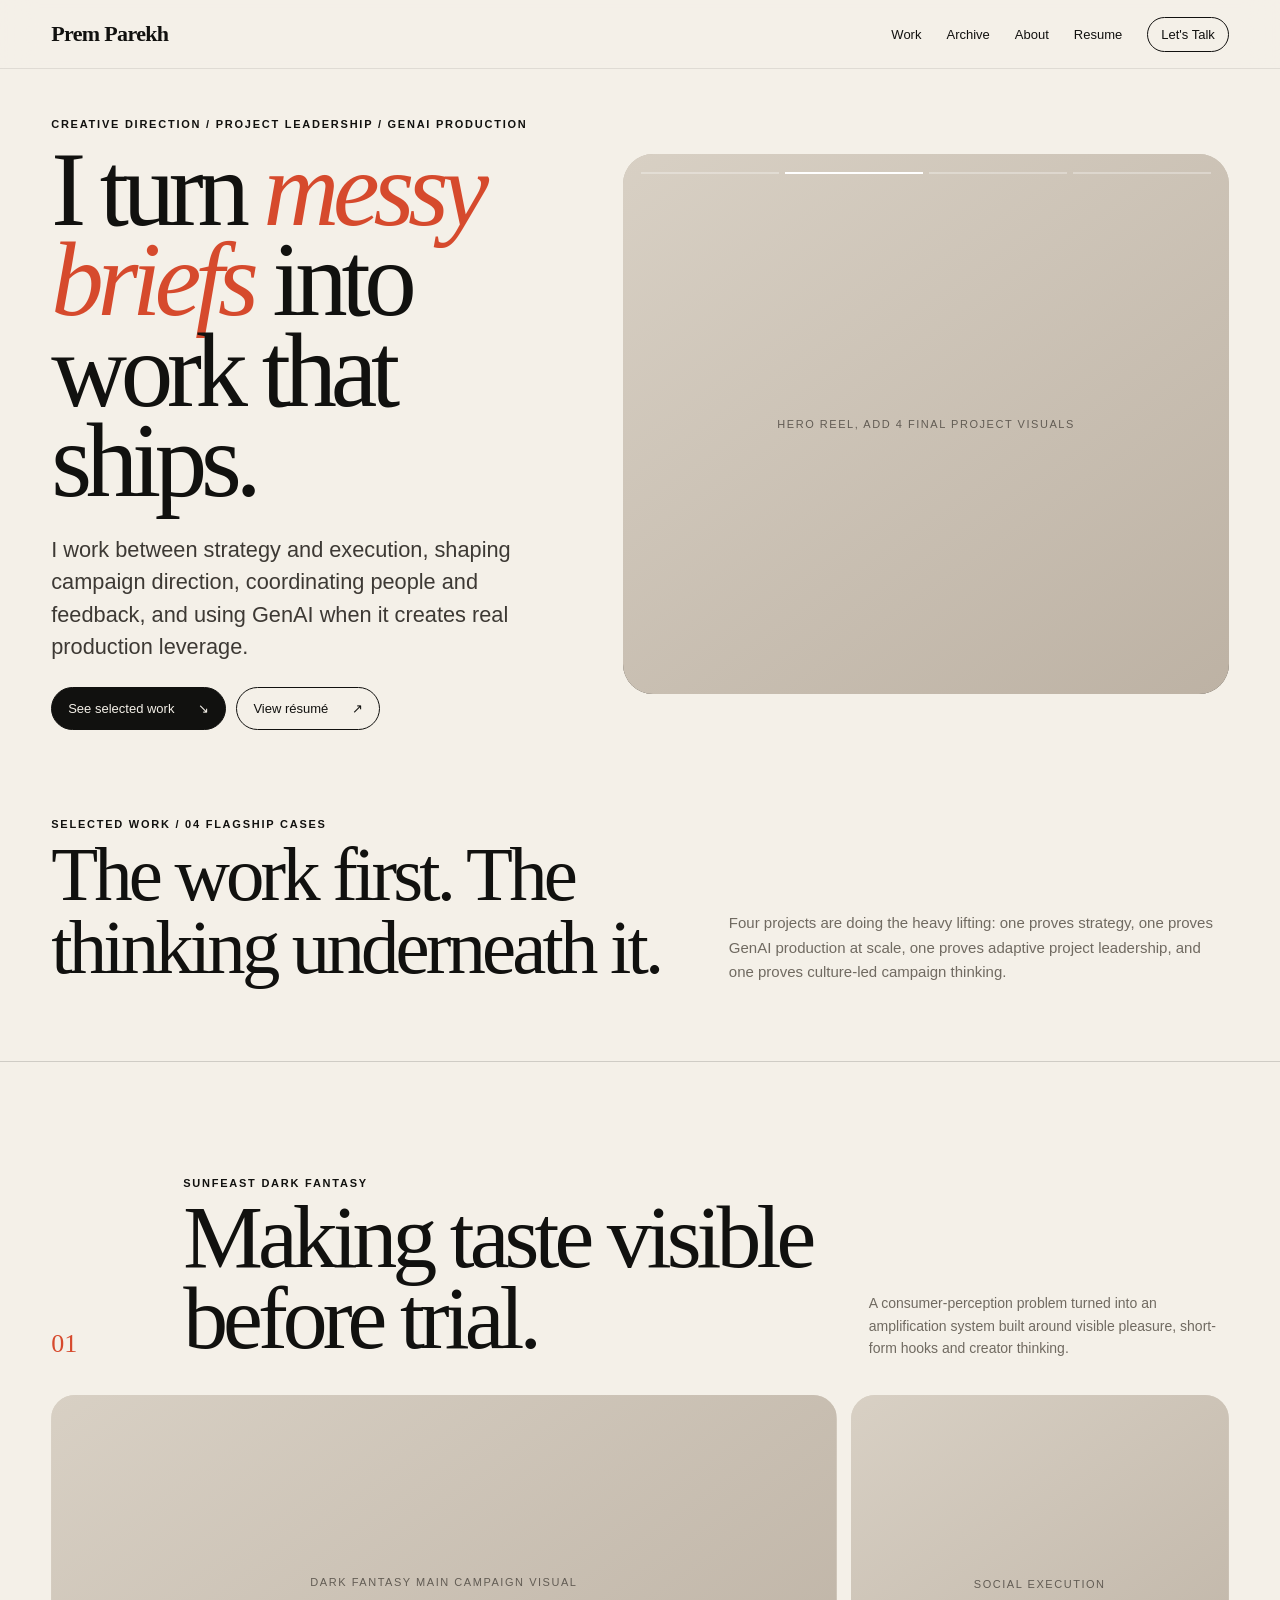
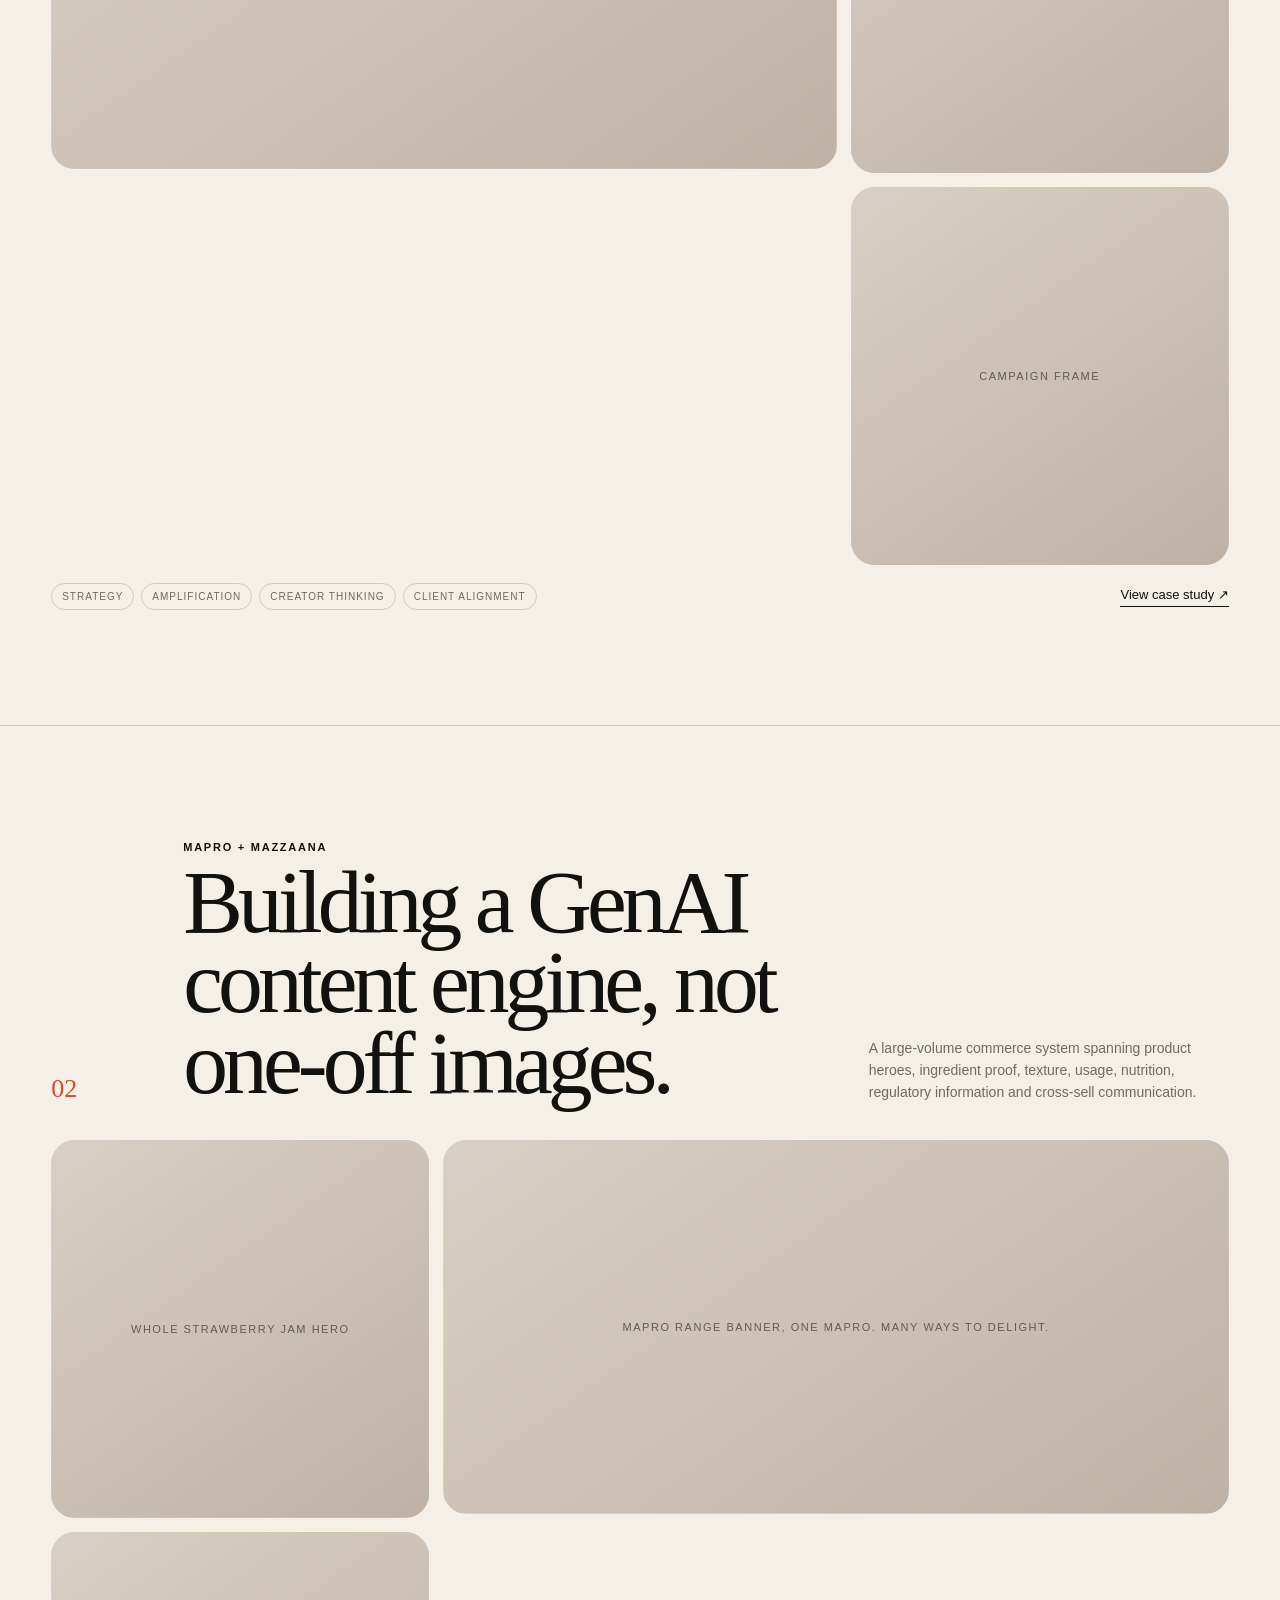
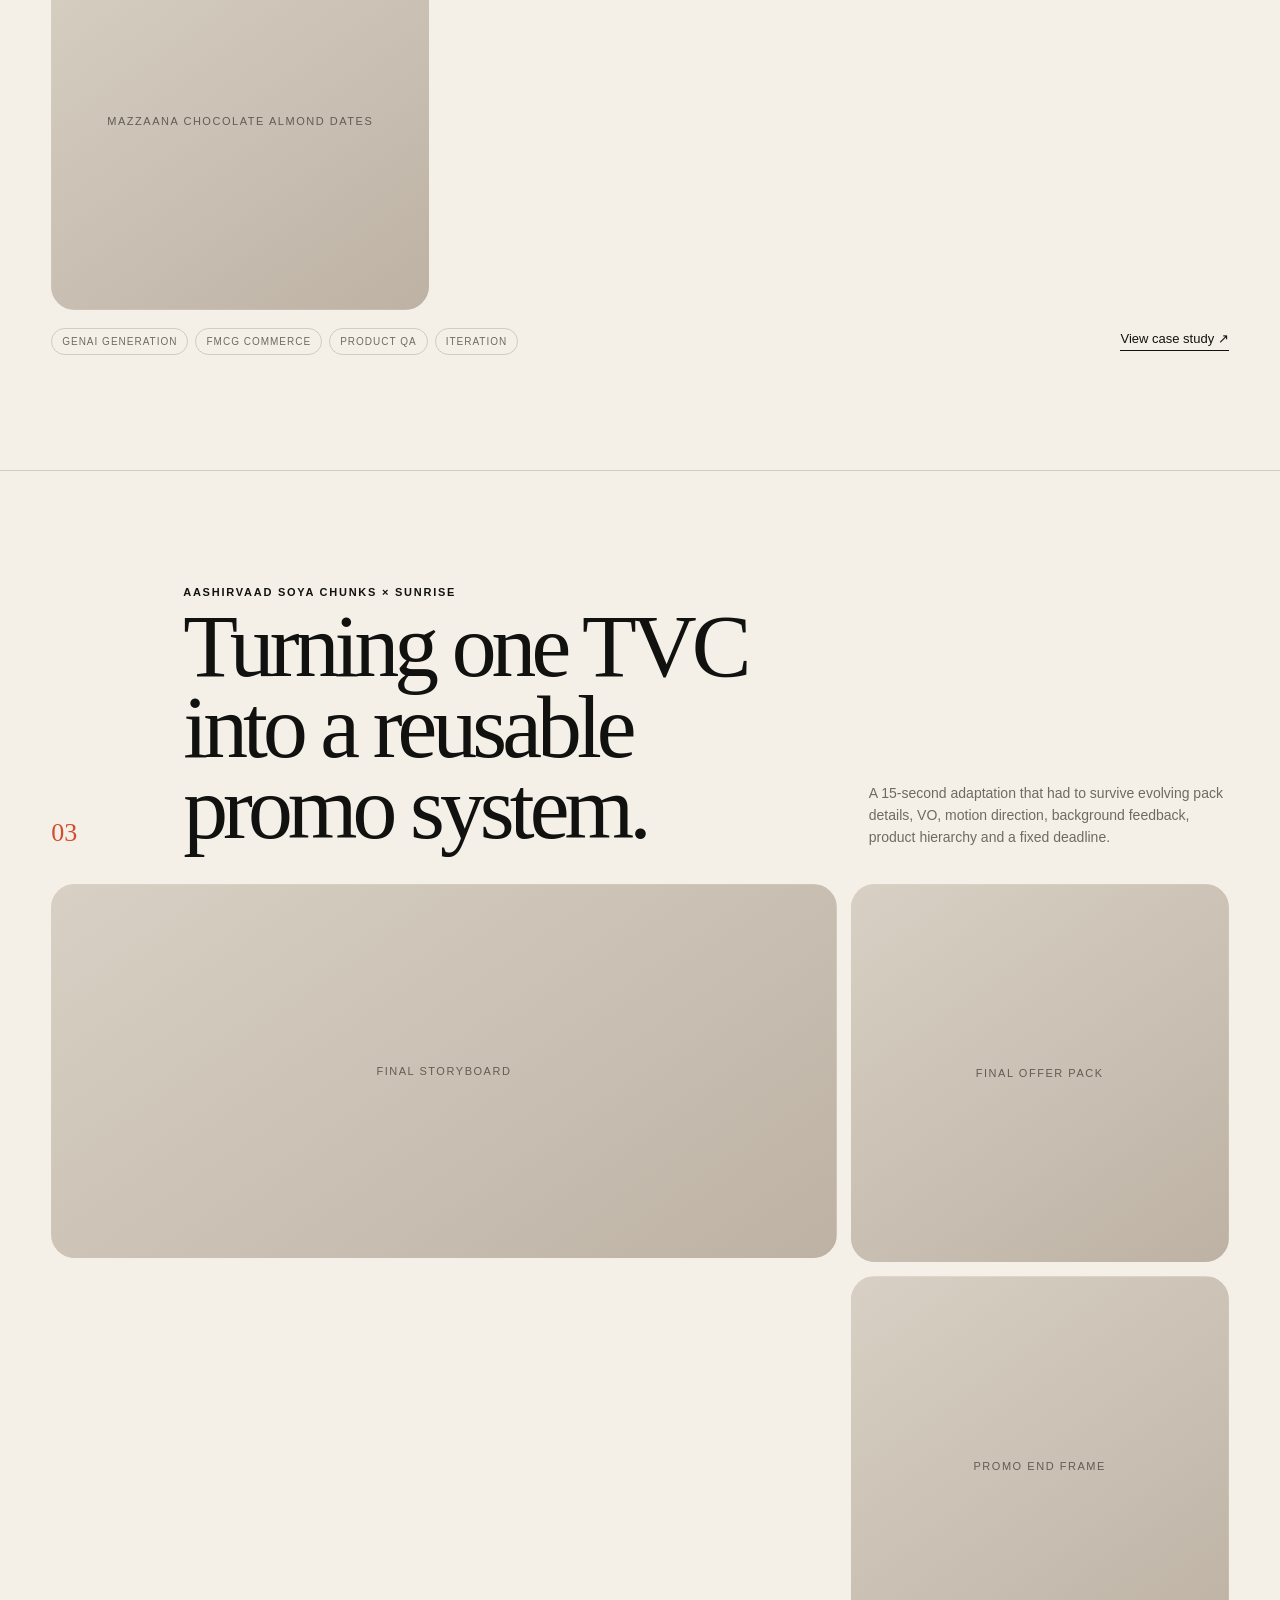
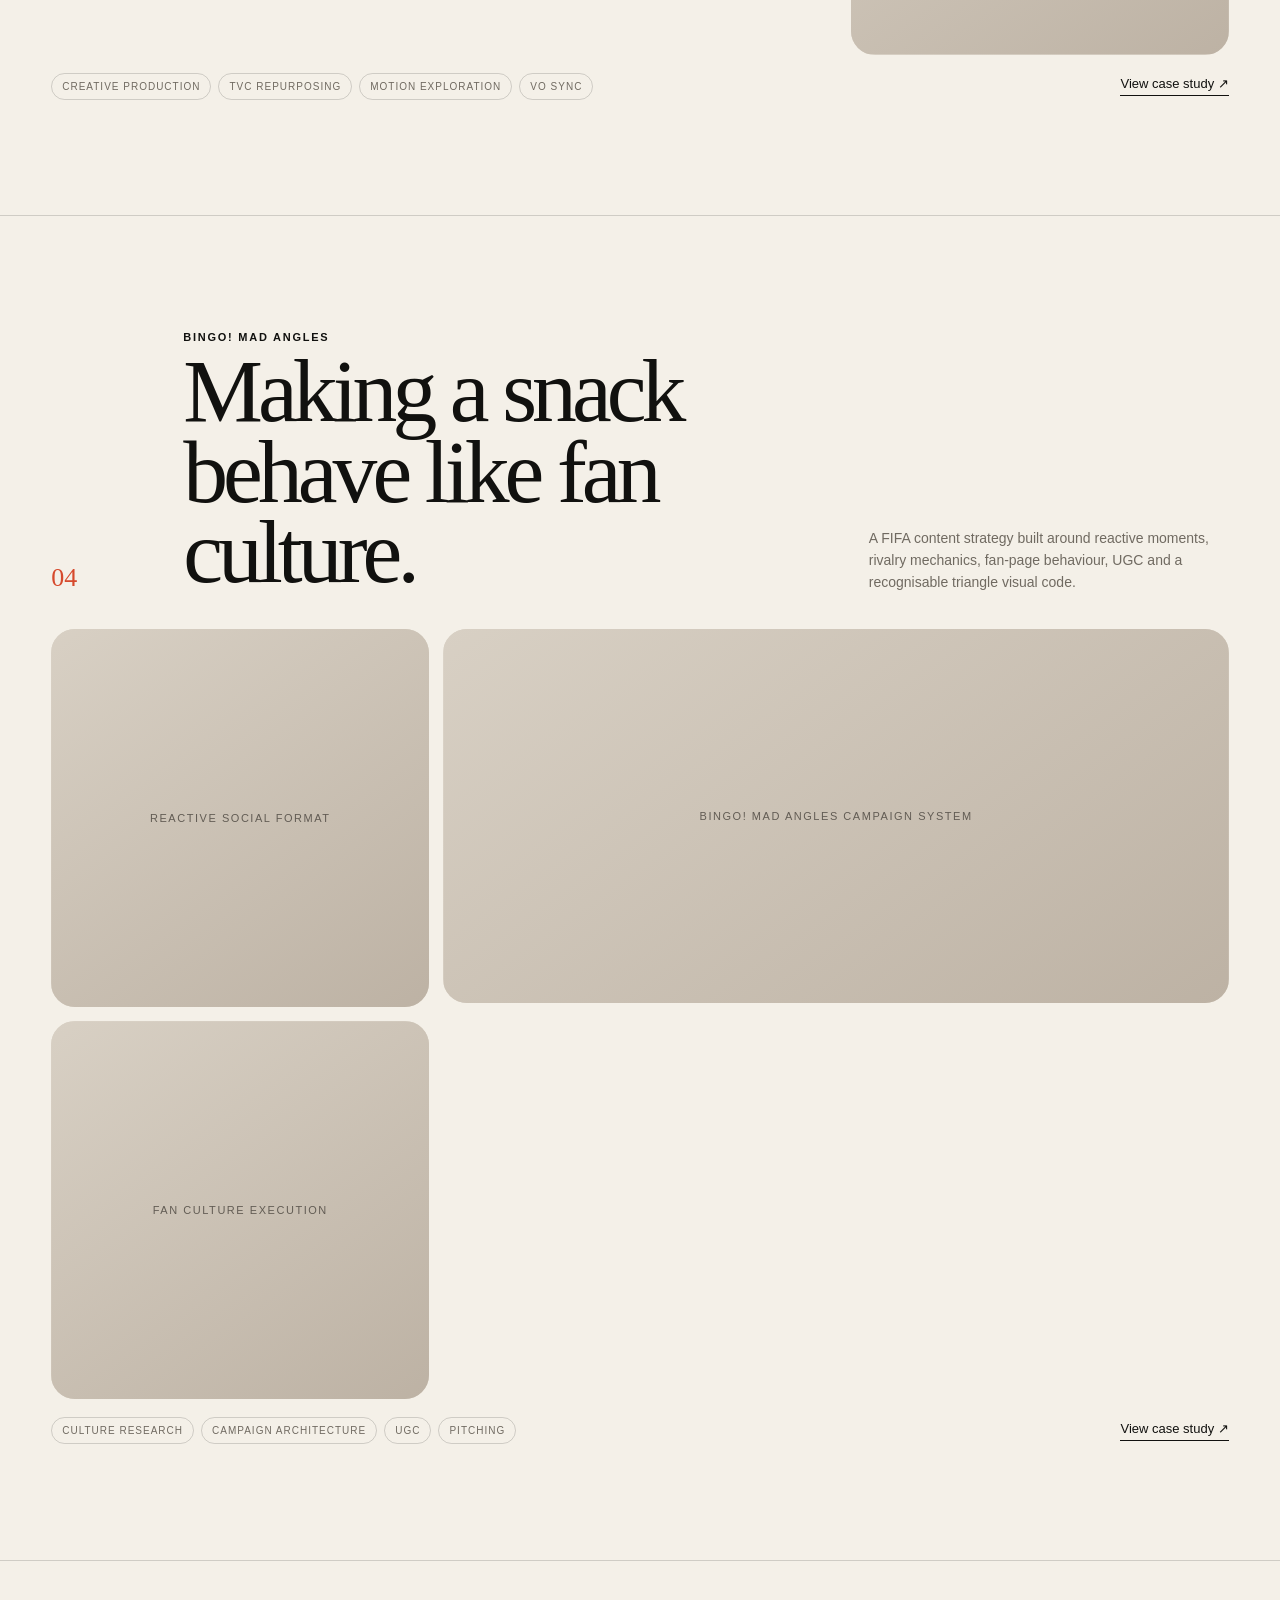
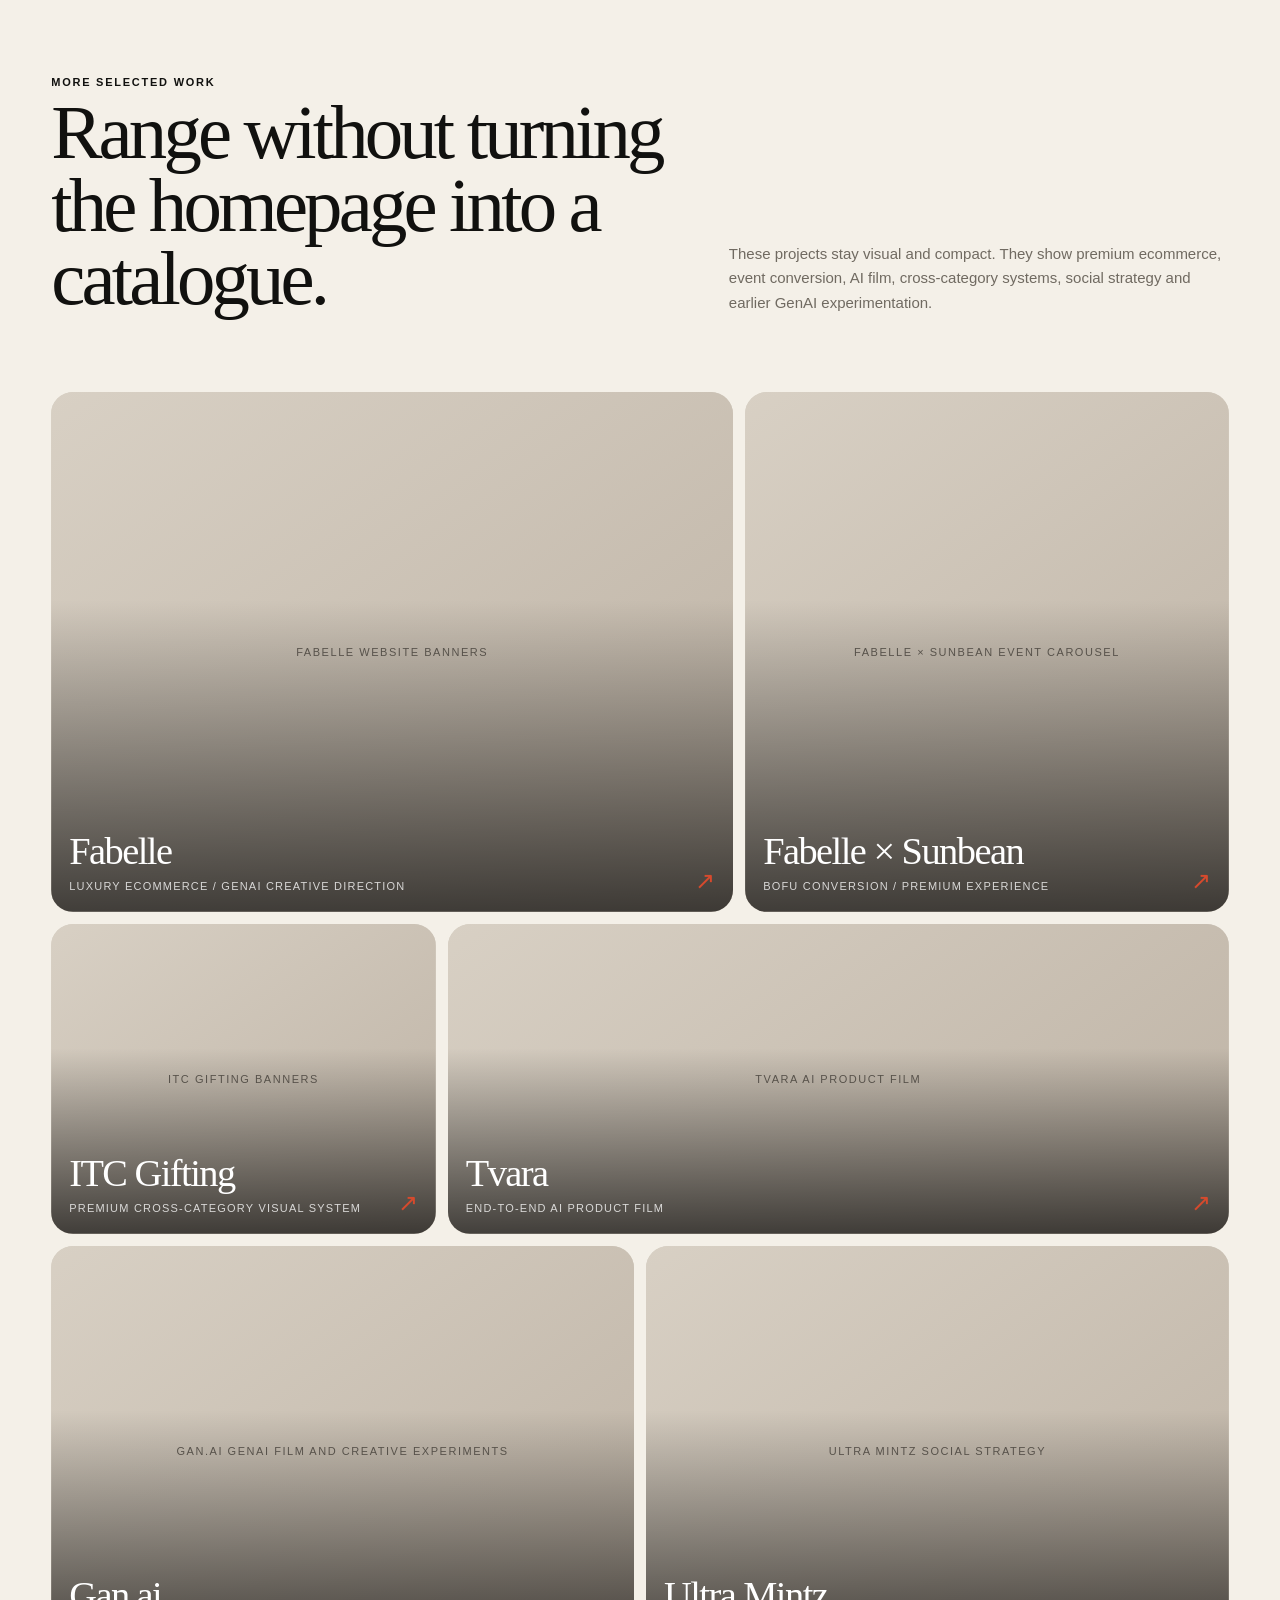
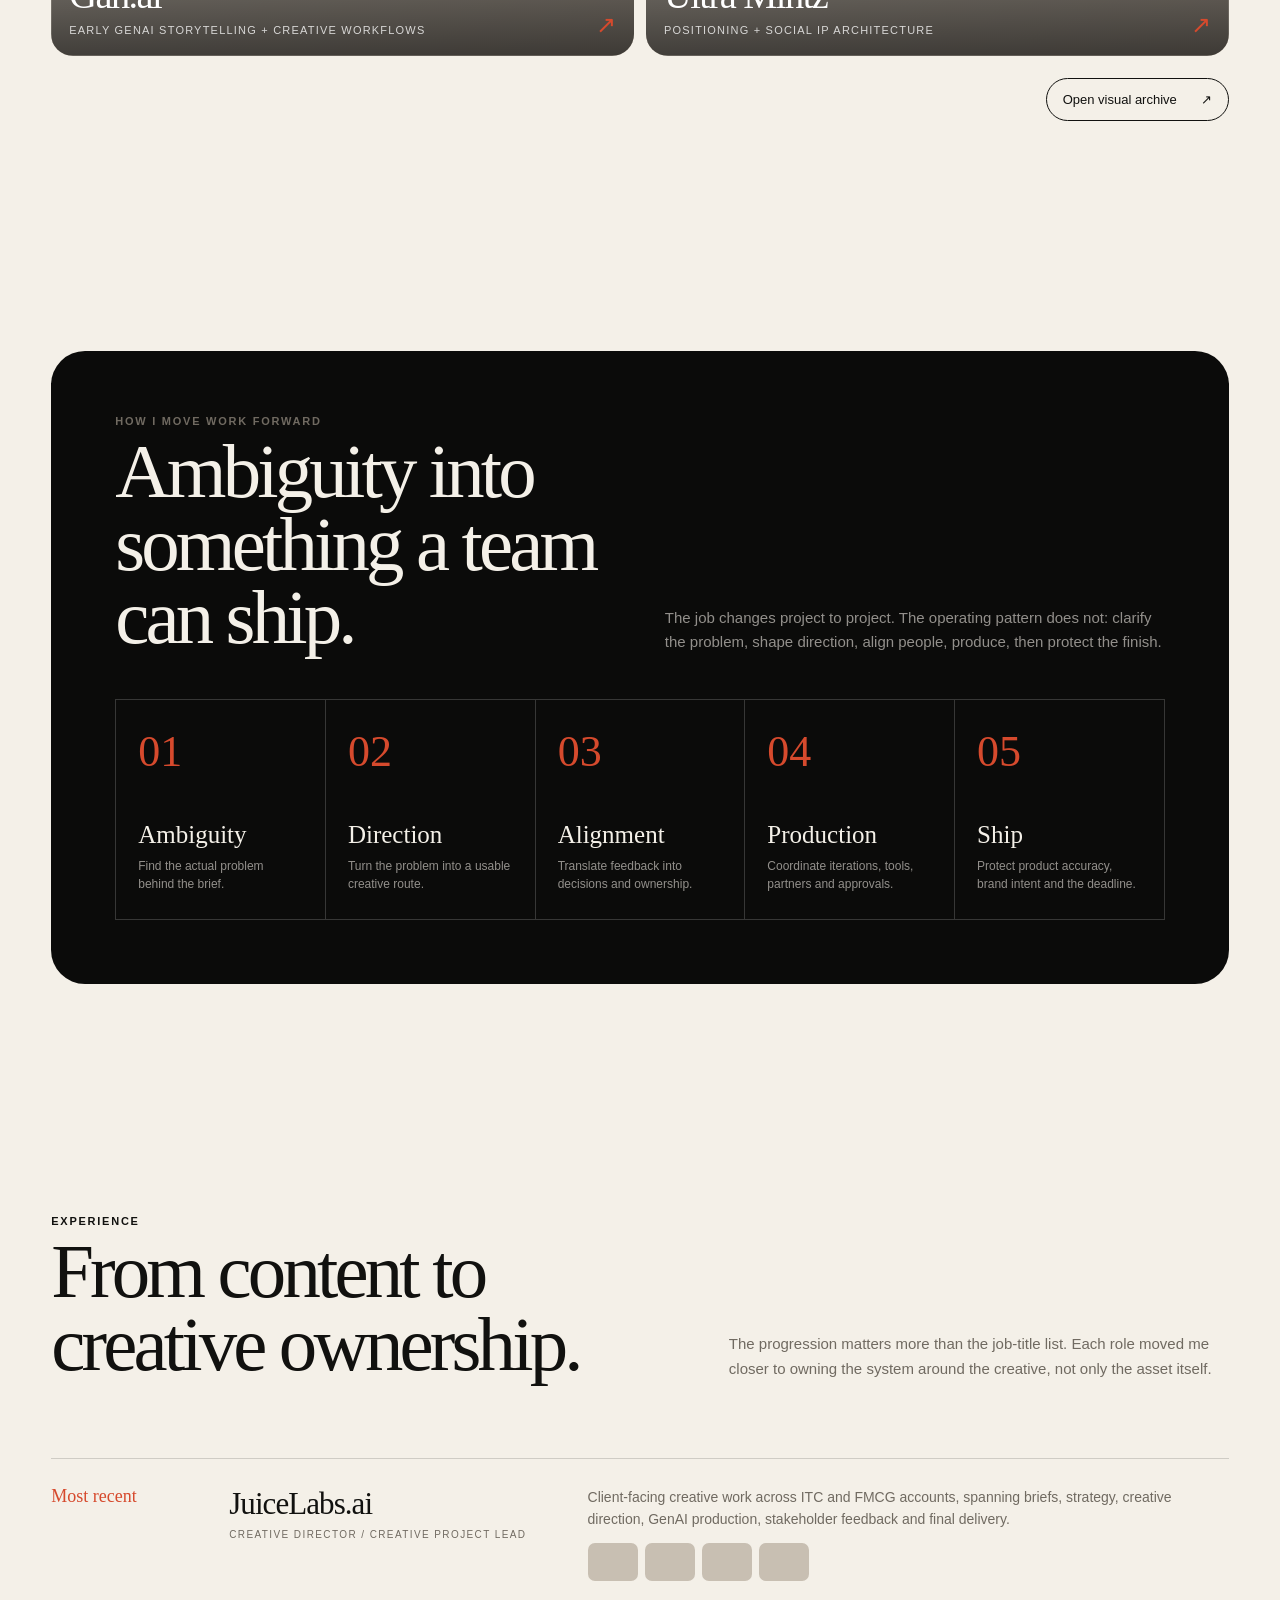
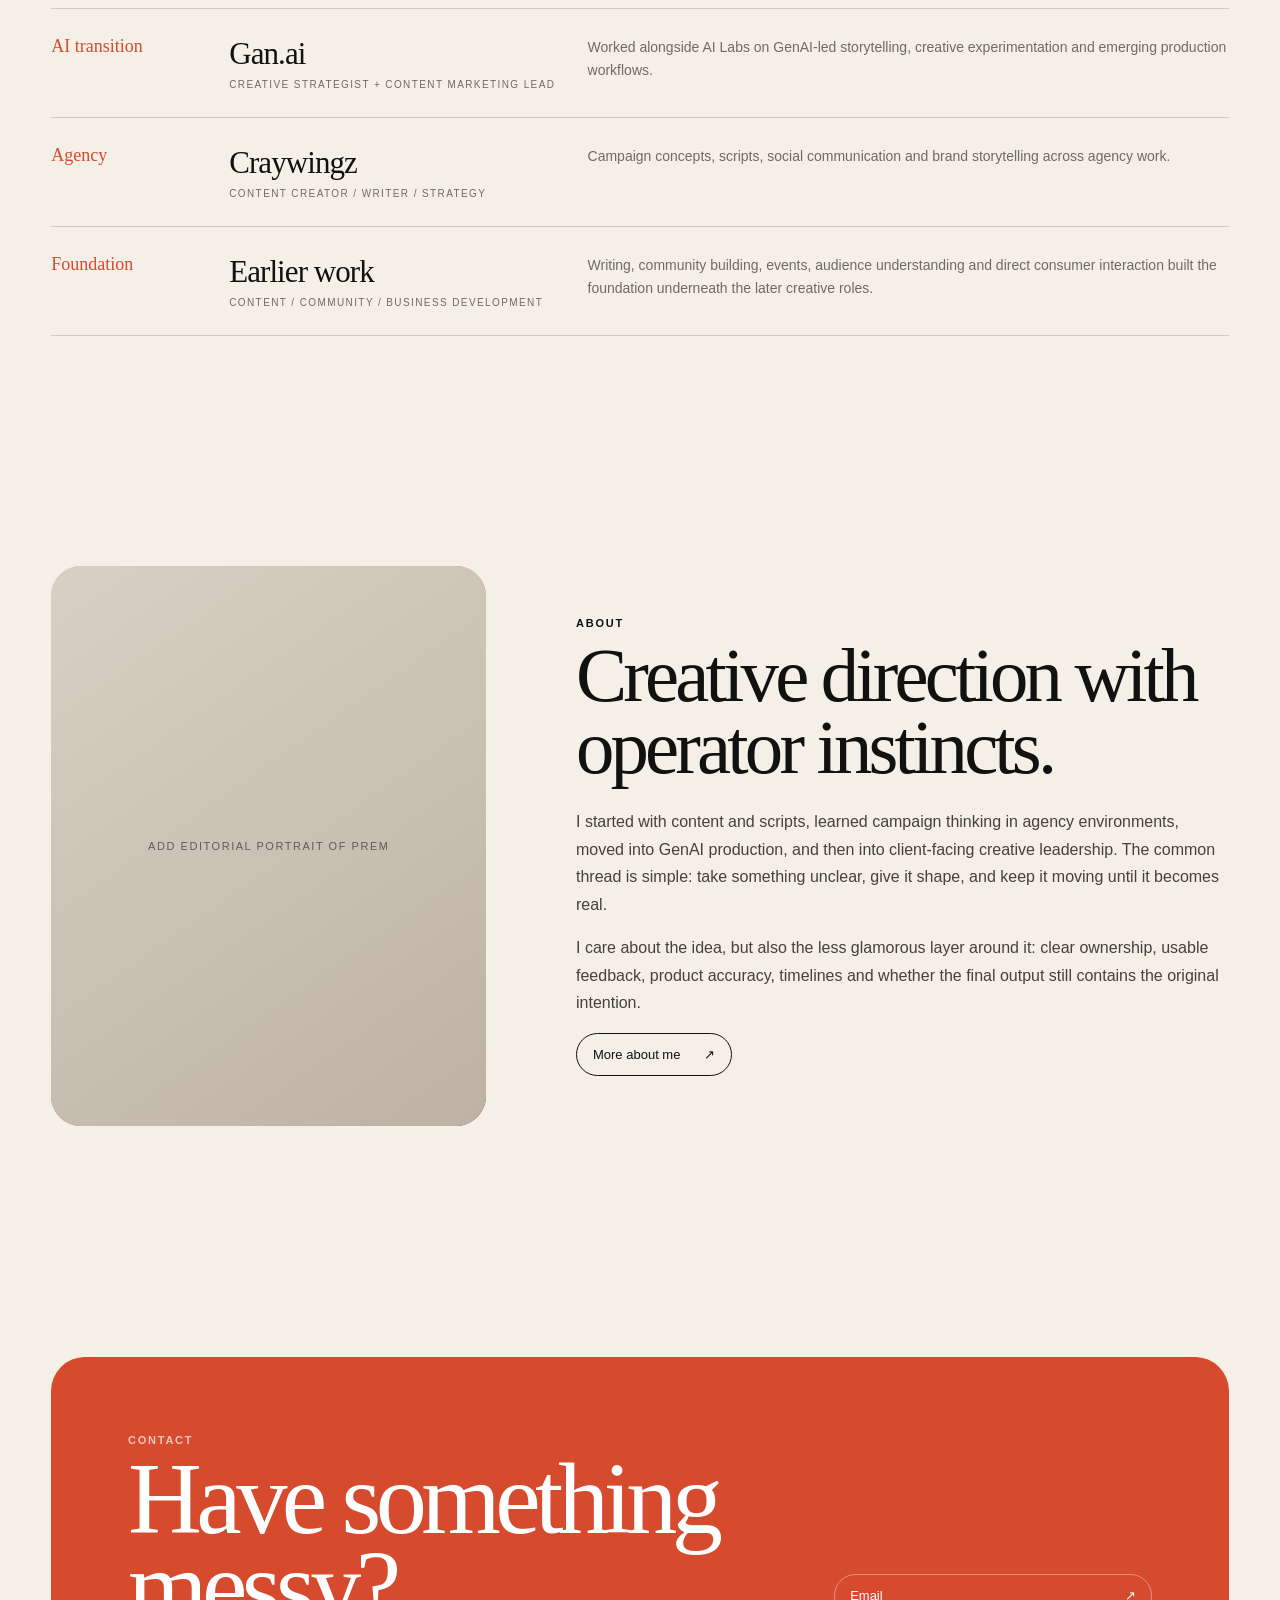
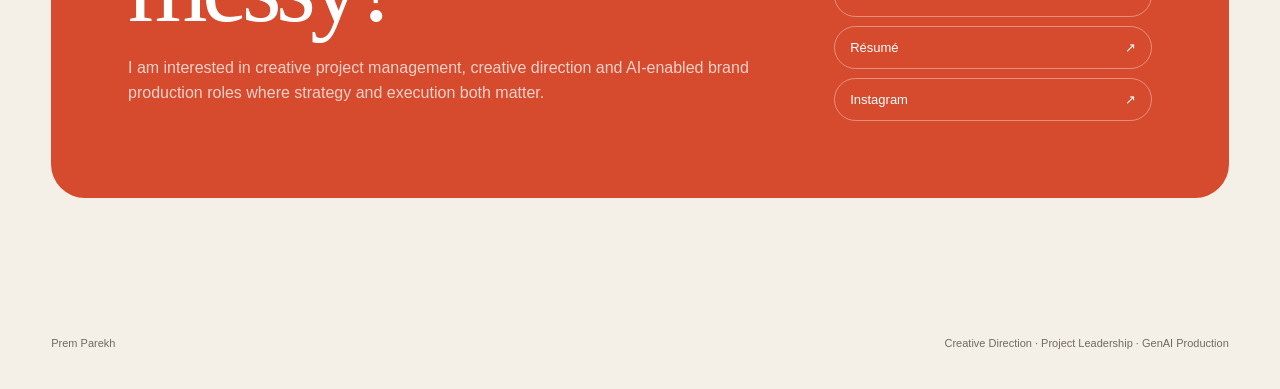
==== commit 46b85918: "Rebuild homepage around real work and project classification" ====
--- a/index.html
+++ b/index.html
@@ -3,8 +3,8 @@
 <head>
 <meta charset="utf-8">
 <meta name="viewport" content="width=device-width,initial-scale=1">
-<meta name="description" content="Prem Parekh, Creative Project Manager and Creative Director working across brand strategy, client leadership and GenAI-enabled production.">
-<title>Prem Parekh | Creative Project Manager + Creative Director</title>
+<meta name="description" content="Prem Parekh, creative project lead and GenAI creative producer working across brand strategy, creative direction and production.">
+<title>Prem Parekh | Creative Direction + GenAI Production</title>
 <link rel="stylesheet" href="styles.css">
 </head>
 <body>
@@ -13,159 +13,206 @@
     <a class="brand" href="index.html">Prem Parekh</a>
     <div class="nav-links">
       <a href="#work">Work</a>
-      <a href="#edge">Edge</a>
-      <a href="#experience">Experience</a>
-      <a href="lab.html">Lab</a>
+      <a href="archive.html">Archive</a>
       <a href="about.html">About</a>
       <a href="resume.html">Resume</a>
-      <a class="nav-pill" href="#contact">Contact</a>
+      <a class="nav-pill" href="#contact">Let's Talk</a>
     </div>
   </div>
 </nav>
 
 <main>
 <section class="hero">
-  <div class="hero-code">BRIEF / ALIGN / BUILD / REVIEW / SHIP</div>
   <div class="container hero-grid">
     <div>
-      <div class="kicker">Creative Project Manager / Creative Director</div>
+      <div class="kicker">Creative Direction / Project Leadership / GenAI Production</div>
       <h1>I turn <span class="accent">messy briefs</span> into work that ships.</h1>
-      <p class="hero-lede">I lead brand projects across strategy, creative direction, client communication and GenAI-enabled production, from the first brief to the final market-ready output.</p>
+      <p class="hero-lede">I work between strategy and execution, shaping campaign direction, coordinating people and feedback, and using GenAI when it creates real production leverage.</p>
       <div class="hero-actions">
-        <a class="btn solid" href="#work"><span>Explore selected work</span><span>↘</span></a>
+        <a class="btn solid" href="#work"><span>See selected work</span><span>↘</span></a>
         <a class="btn" href="resume.html"><span>View résumé</span><span>↗</span></a>
       </div>
-      <div class="hero-loop micro"><span class="loop-dot"></span> Brief → <span class="word-loop">direction</span> → market</div>
-    </div>
-    <aside class="hero-side">
-      <div class="kicker muted">Where I add the most value</div>
-      <strong>Creative leadership with operator instincts.</strong>
-      <p>I am most useful when a project has multiple stakeholders, shifting inputs, a high creative bar and a deadline that still has to be met.</p>
-    </aside>
-  </div>
-</section>
-
-<section class="section" id="work">
+    </div>
+    <div class="hero-visual">
+      <div class="hero-reel asset-frame">
+        <div class="hero-progress"><i></i><i></i><i></i><i></i></div>
+        <div class="hero-frame active">
+          <img src="assets/home/dark-fantasy-hero.jpg" alt="Sunfeast Dark Fantasy campaign work">
+          <div class="hero-frame-copy"><strong>Dark Fantasy</strong><span>Strategy + amplification</span></div>
+        </div>
+        <div class="hero-frame">
+          <img src="assets/home/mapro-hero.jpg" alt="Mapro and Mazzaana GenAI commerce visual system">
+          <div class="hero-frame-copy"><strong>Mapro + Mazzaana</strong><span>GenAI commerce system</span></div>
+        </div>
+        <div class="hero-frame">
+          <img src="assets/home/aashirvaad-hero.jpg" alt="Aashirvaad Soya Chunks promotional TVC system">
+          <div class="hero-frame-copy"><strong>Aashirvaad × Sunrise</strong><span>Creative production system</span></div>
+        </div>
+        <div class="hero-frame">
+          <img src="assets/home/bingo-hero.jpg" alt="Bingo Mad Angles FIFA campaign strategy">
+          <div class="hero-frame-copy"><strong>Bingo! Mad Angles</strong><span>Culture + campaign architecture</span></div>
+        </div>
+        <span class="asset-fallback">Hero reel, add 4 final project visuals</span>
+      </div>
+    </div>
+  </div>
+</section>
+
+<section class="featured" id="work">
   <div class="container">
     <div class="section-head reveal">
-      <div>
-        <div class="kicker">Selected Work / 03 Flagship Cases</div>
-        <h2>Projects that prove how I think.</h2>
-      </div>
-      <p>Three deeper case studies show the full chain: business problem, my role, constraints, decisions, iterations and what ultimately shipped.</p>
-    </div>
-
-    <div class="work-list">
-      <a class="work-row reveal" data-preview="preview-dark" href="dark-fantasy.html">
-        <div class="work-num">01</div>
-        <div class="work-title">Making taste visible before trial</div>
-        <div class="work-meta">Sunfeast Dark Fantasy<br>Strategy · Amplification · Client Alignment<br><strong>Signal:</strong> strategy moved into live execution</div>
-        <div class="work-arrow">↗</div>
-      </a>
-      <a class="work-row reveal" data-preview="preview-bingo" href="bingo.html">
-        <div class="work-num">02</div>
-        <div class="work-title">Making a snack behave like fan culture</div>
-        <div class="work-meta">Bingo! Mad Angles<br>Culture · Social IPs · UGC Architecture<br><strong>Signal:</strong> campaign systems pitched and approved</div>
-        <div class="work-arrow">↗</div>
-      </a>
-      <a class="work-row reveal" data-preview="preview-aash" href="aashirvaad.html">
-        <div class="work-num">03</div>
-        <div class="work-title">Turning one TVC into a reusable promo system</div>
-        <div class="work-meta">Aashirvaad Soya Chunks × Sunrise<br>Creative Production · TVC Adaptation<br><strong>Signal:</strong> final TVC + modular template delivered</div>
-        <div class="work-arrow">↗</div>
-      </a>
-    </div>
-    <div class="work-preview"><div class="preview-art preview-dark"></div></div>
-
-    <div class="work-cards reveal">
-      <a class="mini-card" href="lab.html#fabelle"><span class="tag">Fabelle / Ecommerce</span><div><h3>Luxury visual systems with GenAI</h3><p>Solo creative direction, generation, design iteration and delivery across premium website banners.</p></div></a>
-      <a class="mini-card" href="lab.html#mapro"><span class="tag">Mapro + Mazzaana / Commerce</span><div><h3>Building a repeatable PDP content engine</h3><p>Generated product storytelling across heroes, ingredients, texture, usage and proof layers.</p></div></a>
-      <a class="mini-card" href="lab.html#ultra"><span class="tag">Ultra Mintz / Social Strategy</span><div><h3>From freshness to finishing touch</h3><p>A repeatable social IP ecosystem designed around premium everyday-carry behaviour.</p></div></a>
-    </div>
-  </div>
-</section>
-
-<section class="section" id="edge">
-  <div class="container edge-wrap reveal">
+      <div><div class="kicker">Selected Work / 04 Flagship Cases</div><h2>The work first. The thinking underneath it.</h2></div>
+      <p>Four projects are doing the heavy lifting: one proves strategy, one proves GenAI production at scale, one proves adaptive project leadership, and one proves culture-led campaign thinking.</p>
+    </div>
+  </div>
+
+  <article class="project-chapter">
+    <div class="container">
+      <div class="chapter-head reveal">
+        <div class="chapter-num">01</div>
+        <div class="chapter-title"><div class="kicker">Sunfeast Dark Fantasy</div><h2>Making taste visible before trial.</h2></div>
+        <div class="chapter-summary">A consumer-perception problem turned into an amplification system built around visible pleasure, short-form hooks and creator thinking.</div>
+      </div>
+      <div class="chapter-grid">
+        <div class="asset-frame aspect-cinema asset-reveal"><img src="assets/dark-fantasy/hero.jpg" alt="Dark Fantasy campaign visual"><span class="asset-fallback">Dark Fantasy main campaign visual</span></div>
+        <div class="chapter-side">
+          <div class="asset-frame aspect-square asset-reveal"><img src="assets/dark-fantasy/social-01.jpg" alt="Dark Fantasy social execution"><span class="asset-fallback">Social execution</span></div>
+          <div class="asset-frame aspect-square asset-reveal"><img src="assets/dark-fantasy/social-02.jpg" alt="Dark Fantasy campaign frame"><span class="asset-fallback">Campaign frame</span></div>
+        </div>
+      </div>
+      <div class="chapter-foot">
+        <div class="tags"><span class="tag">Strategy</span><span class="tag">Amplification</span><span class="tag">Creator Thinking</span><span class="tag">Client Alignment</span></div>
+        <a class="project-link" href="dark-fantasy.html">View case study ↗</a>
+      </div>
+    </div>
+  </article>
+
+  <article class="project-chapter">
+    <div class="container">
+      <div class="chapter-head reveal">
+        <div class="chapter-num">02</div>
+        <div class="chapter-title"><div class="kicker">Mapro + Mazzaana</div><h2>Building a GenAI content engine, not one-off images.</h2></div>
+        <div class="chapter-summary">A large-volume commerce system spanning product heroes, ingredient proof, texture, usage, nutrition, regulatory information and cross-sell communication.</div>
+      </div>
+      <div class="chapter-grid reverse">
+        <div class="chapter-side">
+          <div class="asset-frame aspect-square asset-reveal"><img src="assets/mapro/strawberry-chunky.jpg" alt="Mapro Whole Strawberry Jam PDP visual"><span class="asset-fallback">Whole Strawberry Jam hero</span></div>
+          <div class="asset-frame aspect-square asset-reveal"><img src="assets/mapro/mazaana-classic-trio.jpg" alt="Mazzaana Chocolate Almond Dates PDP visual"><span class="asset-fallback">Mazzaana Chocolate Almond Dates</span></div>
+        </div>
+        <div class="asset-frame aspect-cinema asset-reveal"><img src="assets/mapro/range-hero.jpg" alt="Mapro range visual"><span class="asset-fallback">Mapro range banner, One Mapro. Many Ways to Delight.</span></div>
+      </div>
+      <div class="chapter-foot">
+        <div class="tags"><span class="tag">GenAI Generation</span><span class="tag">FMCG Commerce</span><span class="tag">Product QA</span><span class="tag">Iteration</span></div>
+        <a class="project-link" href="mapro.html">View case study ↗</a>
+      </div>
+    </div>
+  </article>
+
+  <article class="project-chapter">
+    <div class="container">
+      <div class="chapter-head reveal">
+        <div class="chapter-num">03</div>
+        <div class="chapter-title"><div class="kicker">Aashirvaad Soya Chunks × Sunrise</div><h2>Turning one TVC into a reusable promo system.</h2></div>
+        <div class="chapter-summary">A 15-second adaptation that had to survive evolving pack details, VO, motion direction, background feedback, product hierarchy and a fixed deadline.</div>
+      </div>
+      <div class="chapter-grid">
+        <div class="asset-frame aspect-cinema asset-reveal"><img src="assets/aashirvaad/storyboard-final.jpg" alt="Final Aashirvaad promotional TVC storyboard"><span class="asset-fallback">Final storyboard</span></div>
+        <div class="chapter-side">
+          <div class="asset-frame aspect-square asset-reveal"><img src="assets/aashirvaad/offer-pack.jpg" alt="Aashirvaad Soya Chunks offer pack"><span class="asset-fallback">Final offer pack</span></div>
+          <div class="asset-frame aspect-square asset-reveal"><img src="assets/aashirvaad/end-frame.jpg" alt="Aashirvaad end frame"><span class="asset-fallback">Promo end frame</span></div>
+        </div>
+      </div>
+      <div class="chapter-foot">
+        <div class="tags"><span class="tag">Creative Production</span><span class="tag">TVC Repurposing</span><span class="tag">Motion Exploration</span><span class="tag">VO Sync</span></div>
+        <a class="project-link" href="aashirvaad.html">View case study ↗</a>
+      </div>
+    </div>
+  </article>
+
+  <article class="project-chapter">
+    <div class="container">
+      <div class="chapter-head reveal">
+        <div class="chapter-num">04</div>
+        <div class="chapter-title"><div class="kicker">Bingo! Mad Angles</div><h2>Making a snack behave like fan culture.</h2></div>
+        <div class="chapter-summary">A FIFA content strategy built around reactive moments, rivalry mechanics, fan-page behaviour, UGC and a recognisable triangle visual code.</div>
+      </div>
+      <div class="chapter-grid reverse">
+        <div class="chapter-side">
+          <div class="asset-frame aspect-square asset-reveal"><img src="assets/bingo/social-01.jpg" alt="Bingo Mad Angles social concept"><span class="asset-fallback">Reactive social format</span></div>
+          <div class="asset-frame aspect-square asset-reveal"><img src="assets/bingo/social-02.jpg" alt="Bingo Mad Angles fan culture concept"><span class="asset-fallback">Fan culture execution</span></div>
+        </div>
+        <div class="asset-frame aspect-cinema asset-reveal"><img src="assets/bingo/hero.jpg" alt="Bingo Mad Angles campaign system"><span class="asset-fallback">Bingo! Mad Angles campaign system</span></div>
+      </div>
+      <div class="chapter-foot">
+        <div class="tags"><span class="tag">Culture Research</span><span class="tag">Campaign Architecture</span><span class="tag">UGC</span><span class="tag">Pitching</span></div>
+        <a class="project-link" href="bingo.html">View case study ↗</a>
+      </div>
+    </div>
+  </article>
+</section>
+
+<section class="section archive-preview">
+  <div class="container">
+    <div class="section-head reveal">
+      <div><div class="kicker">More Selected Work</div><h2>Range without turning the homepage into a catalogue.</h2></div>
+      <p>These projects stay visual and compact. They show premium ecommerce, event conversion, AI film, cross-category systems, social strategy and earlier GenAI experimentation.</p>
+    </div>
+    <div class="archive-grid">
+      <a class="archive-card asset-frame asset-reveal" href="archive.html#fabelle-web"><img src="assets/archive/fabelle-web.jpg" alt="Fabelle website banners"><span class="asset-fallback">Fabelle website banners</span><div class="archive-meta"><div><h3>Fabelle</h3><p>Luxury ecommerce / GenAI creative direction</p></div><span class="arrow">↗</span></div></a>
+      <a class="archive-card asset-frame asset-reveal" href="archive.html#sunbean"><img src="assets/archive/fabelle-sunbean.jpg" alt="Fabelle x Sunbean pairing event"><span class="asset-fallback">Fabelle × Sunbean event carousel</span><div class="archive-meta"><div><h3>Fabelle × Sunbean</h3><p>BOFU conversion / premium experience</p></div><span class="arrow">↗</span></div></a>
+      <a class="archive-card asset-frame asset-reveal" href="archive.html#gifting"><img src="assets/archive/itc-gifting.jpg" alt="ITC gifting banners"><span class="asset-fallback">ITC gifting banners</span><div class="archive-meta"><div><h3>ITC Gifting</h3><p>Premium cross-category visual system</p></div><span class="arrow">↗</span></div></a>
+      <a class="archive-card asset-frame asset-reveal" href="archive.html#tvara"><img src="assets/archive/tvara.jpg" alt="Tvara AI product film"><span class="asset-fallback">Tvara AI product film</span><div class="archive-meta"><div><h3>Tvara</h3><p>End-to-end AI product film</p></div><span class="arrow">↗</span></div></a>
+      <a class="archive-card asset-frame asset-reveal" href="archive.html#gan"><img src="assets/archive/gan-ai.jpg" alt="Gan.ai GenAI creative work"><span class="asset-fallback">Gan.ai GenAI film and creative experiments</span><div class="archive-meta"><div><h3>Gan.ai</h3><p>Early GenAI storytelling + creative workflows</p></div><span class="arrow">↗</span></div></a>
+      <a class="archive-card asset-frame asset-reveal" href="archive.html#ultra"><img src="assets/archive/ultra-mintz.jpg" alt="Ultra Mintz social strategy"><span class="asset-fallback">Ultra Mintz social strategy</span><div class="archive-meta"><div><h3>Ultra Mintz</h3><p>Positioning + social IP architecture</p></div><span class="arrow">↗</span></div></a>
+    </div>
+    <div class="archive-cta"><a class="btn" href="archive.html"><span>Open visual archive</span><span>↗</span></a></div>
+  </div>
+</section>
+
+<section class="section">
+  <div class="container process-wrap reveal">
     <div class="section-head">
-      <div><div class="kicker muted">Where I Work Best</div><h2>Between the idea and the deadline.</h2></div>
-      <p>I am not trying to be the deepest specialist in every discipline. My value is connecting them, keeping the work coherent and moving the project forward.</p>
-    </div>
-    <div class="edge-grid">
-      <div class="edge-item"><div class="n">01</div><div><h3>Strategy</h3><p>Translate business, audience and brand constraints into a direction people can act on.</p></div></div>
-      <div class="edge-item"><div class="n">02</div><div><h3>Creative Direction</h3><p>Shape scripts, visual worlds, storyboards, content systems and the standard the work needs to meet.</p></div></div>
-      <div class="edge-item"><div class="n">03</div><div><h3>Project Leadership</h3><p>Manage briefs, clients, revisions, dependencies, approvals, QA and delivery across moving parts.</p></div></div>
-      <div class="edge-item"><div class="n">04</div><div><h3>GenAI Production</h3><p>Use generative workflows where they create real production leverage, while protecting brand and product fidelity.</p></div></div>
+      <div><div class="kicker muted">How I move work forward</div><h2>Ambiguity into something a team can ship.</h2></div>
+      <p>The job changes project to project. The operating pattern does not: clarify the problem, shape direction, align people, produce, then protect the finish.</p>
+    </div>
+    <div class="process-track">
+      <div class="process-step"><b>01</b><div><strong>Ambiguity</strong><p>Find the actual problem behind the brief.</p></div></div>
+      <div class="process-step"><b>02</b><div><strong>Direction</strong><p>Turn the problem into a usable creative route.</p></div></div>
+      <div class="process-step"><b>03</b><div><strong>Alignment</strong><p>Translate feedback into decisions and ownership.</p></div></div>
+      <div class="process-step"><b>04</b><div><strong>Production</strong><p>Coordinate iterations, tools, partners and approvals.</p></div></div>
+      <div class="process-step"><b>05</b><div><strong>Ship</strong><p>Protect product accuracy, brand intent and the deadline.</p></div></div>
     </div>
   </div>
 </section>
 
 <section class="section" id="experience">
   <div class="container">
-    <div class="section-head reveal">
-      <div><div class="kicker">Experience</div><h2>A career moving upstream.</h2></div>
-      <p>My progression has been from writing and social content, to campaign thinking, to AI-enabled creative production, and finally to client-facing project and creative leadership.</p>
-    </div>
+    <div class="section-head reveal"><div><div class="kicker">Experience</div><h2>From content to creative ownership.</h2></div><p>The progression matters more than the job-title list. Each role moved me closer to owning the system around the creative, not only the asset itself.</p></div>
     <div class="exp-list">
-      <div class="exp-row reveal">
-        <div class="exp-stage">Most recent</div>
-        <div><div class="exp-company">JuiceLabs.ai</div><div class="exp-role">Creative Director / Creative Project Lead</div></div>
-        <div class="exp-copy">Led client-facing creative work across ITC and other FMCG accounts, managing briefs, strategy, production, stakeholder feedback, GenAI execution and final delivery.<div class="exp-reveal">Work included Dark Fantasy, Bingo!, Fabelle, Ultra Mintz, Aashirvaad, ITC Gifting, Mapro and Tvara.</div></div>
-      </div>
-      <div class="exp-row reveal">
-        <div class="exp-stage">AI transition</div>
-        <div><div class="exp-company">Gan.ai</div><div class="exp-role">Creative Strategist + Content Marketing Lead</div></div>
-        <div class="exp-copy">Worked alongside AI Labs on GenAI-led brand storytelling, experimentation and creative production workflows, bridging traditional creative strategy with emerging production tools.</div>
-      </div>
-      <div class="exp-row reveal">
-        <div class="exp-stage">Agency</div>
-        <div><div class="exp-company">Craywingz</div><div class="exp-role">Content Creator / Writer / Strategy</div></div>
-        <div class="exp-copy">Built campaign concepts, scripts, social communication and brand storytelling across agency accounts.</div>
-      </div>
-      <div class="exp-row reveal">
-        <div class="exp-stage">Foundation</div>
-        <div><div class="exp-company">100x Crew + earlier roles</div><div class="exp-role">Co-founder / Content / Community</div></div>
-        <div class="exp-copy">Community building, social media, writing, events, business development and direct consumer interaction formed the base of how I understand audiences and execution.</div>
-      </div>
+      <div class="exp-row reveal"><div class="exp-stage">Most recent</div><div><div class="exp-company">JuiceLabs.ai</div><div class="exp-role">Creative Director / Creative Project Lead</div></div><div class="exp-copy">Client-facing creative work across ITC and FMCG accounts, spanning briefs, strategy, creative direction, GenAI production, stakeholder feedback and final delivery.<div class="exp-thumbs"><span></span><span></span><span></span><span></span></div></div></div>
+      <div class="exp-row reveal"><div class="exp-stage">AI transition</div><div><div class="exp-company">Gan.ai</div><div class="exp-role">Creative Strategist + Content Marketing Lead</div></div><div class="exp-copy">Worked alongside AI Labs on GenAI-led storytelling, creative experimentation and emerging production workflows.</div></div>
+      <div class="exp-row reveal"><div class="exp-stage">Agency</div><div><div class="exp-company">Craywingz</div><div class="exp-role">Content Creator / Writer / Strategy</div></div><div class="exp-copy">Campaign concepts, scripts, social communication and brand storytelling across agency work.</div></div>
+      <div class="exp-row reveal"><div class="exp-stage">Foundation</div><div><div class="exp-company">Earlier work</div><div class="exp-role">Content / Community / Business Development</div></div><div class="exp-copy">Writing, community building, events, audience understanding and direct consumer interaction built the foundation underneath the later creative roles.</div></div>
     </div>
   </div>
 </section>
 
 <section class="section">
   <div class="container about-preview reveal">
-    <div class="portrait-art" aria-label="Prem Parekh monogram artwork"></div>
+    <div class="portrait-art asset-frame"><img src="assets/about/prem.jpg" alt="Prem Parekh"><span class="asset-fallback">Add editorial portrait of Prem</span></div>
     <div class="about-copy">
-      <div class="kicker">A little about me</div>
-      <h2>Creative direction, with operator instincts.</h2>
-      <p>I started with content and scripts, learned campaign thinking in agency environments, then moved into GenAI production and enterprise brand work. The common thread has always been the same: take something ambiguous, give it shape, and keep it moving until it becomes real.</p>
-      <p>I care about creative quality, but I also care about the less glamorous part: clear ownership, usable feedback, product accuracy, timelines and making sure the final output still reflects the original idea.</p>
+      <div class="kicker">About</div>
+      <h2>Creative direction with operator instincts.</h2>
+      <p>I started with content and scripts, learned campaign thinking in agency environments, moved into GenAI production, and then into client-facing creative leadership. The common thread is simple: take something unclear, give it shape, and keep it moving until it becomes real.</p>
+      <p>I care about the idea, but also the less glamorous layer around it: clear ownership, usable feedback, product accuracy, timelines and whether the final output still contains the original intention.</p>
       <a class="btn" href="about.html"><span>More about me</span><span>↗</span></a>
-    </div>
-  </div>
-</section>
-
-<section class="section">
-  <div class="container">
-    <div class="section-head reveal">
-      <div><div class="kicker">Lab / Playground</div><h2>Smaller work. Useful experiments.</h2></div>
-      <p>The lab holds projects that show range without competing with the flagship case studies: AI film, premium commerce, social IPs and conversion creative.</p>
-    </div>
-    <div class="lab-grid reveal">
-      <a class="lab-card" href="lab.html#tvara"><div><div class="micro muted">AI Product Film</div><h3>Tvara</h3><p>End-to-end GenAI film direction with product fidelity as the constraint.</p></div><div class="lab-orb"></div></a>
-      <a class="lab-card" href="lab.html#fabelle"><div><div class="micro muted">Luxury Ecommerce</div><h3>Fabelle</h3><p>Premium banner systems across multiple visual and feedback rounds.</p></div><div class="lab-orb"></div></a>
-      <a class="lab-card" href="lab.html#sunbean"><div><div class="micro muted">BOFU Creative</div><h3>Fabelle × Sunbean</h3><p>Experience-first carousel communication built to support booking.</p></div><div class="lab-orb"></div></a>
-      <a class="lab-card" href="lab.html#gifting"><div><div class="micro muted">Cross-category System</div><h3>ITC Gifting</h3><p>Premium gifting communication across different categories and formats.</p></div><div class="lab-orb"></div></a>
     </div>
   </div>
 </section>
 
 <section class="section" id="contact">
   <div class="container contact-panel reveal">
-    <div>
-      <div class="kicker" style="color:rgba(255,255,255,.65)">Contact</div>
-      <h2>Have a messy brief?</h2>
-      <p>I am interested in creative project management, creative direction and AI-enabled brand production roles where strategy and execution both matter.</p>
-    </div>
+    <div><div class="kicker" style="color:rgba(255,255,255,.68)">Contact</div><h2>Have something messy?</h2><p>I am interested in creative project management, creative direction and AI-enabled brand production roles where strategy and execution both matter.</p></div>
     <div class="contact-links">
       <a href="mailto:premparekh921@gmail.com"><span>Email</span><span>↗</span></a>
       <a href="resume.html"><span>Résumé</span><span>↗</span></a>
@@ -175,7 +222,7 @@
 </section>
 </main>
 
-<footer class="container"><span>Prem Parekh</span><span>Creative Project Management · Creative Direction · GenAI Production</span></footer>
+<footer><span>Prem Parekh</span><span>Creative Direction · Project Leadership · GenAI Production</span></footer>
 <script src="site.js"></script>
 </body>
-</html>+</html>
--- a/styles.css
+++ b/styles.css
@@ -1,236 +1,268 @@
 :root{
-  --paper:#f3efe7;
-  --paper-2:#e9e2d6;
-  --ink:#10100f;
-  --muted:#716b62;
-  --line:rgba(16,16,15,.16);
+  --paper:#f4f0e8;
+  --paper-2:#e9e2d7;
+  --ink:#11110f;
+  --muted:#706a61;
+  --line:rgba(17,17,15,.16);
   --accent:#d64a2d;
-  --cream:#fffaf0;
-  --black:#0a0a09;
-  --max:1440px;
+  --cream:#fffaf2;
+  --black:#0b0b0a;
+  --max:1480px;
   --pad:clamp(20px,4vw,64px);
 }
 *{box-sizing:border-box}
 html{scroll-behavior:smooth}
 body{margin:0;background:var(--paper);color:var(--ink);font-family:Arial,Helvetica,sans-serif;overflow-x:hidden}
 a{color:inherit;text-decoration:none}
-img,video{max-width:100%;display:block}
+img,video{display:block;width:100%;height:100%;object-fit:cover}
 button{font:inherit}
 ::selection{background:var(--ink);color:var(--paper)}
 .container{width:min(var(--max),calc(100% - (var(--pad)*2)));margin-inline:auto}
-.serif{font-family:Georgia,'Times New Roman',serif}
 .kicker,.micro{font-size:11px;line-height:1.2;letter-spacing:.16em;text-transform:uppercase;font-weight:700}
 .muted{color:var(--muted)}
 .rule{border-top:1px solid var(--line)}
+.serif{font-family:Georgia,'Times New Roman',serif}
 
 /* NAV */
-.site-nav{position:fixed;inset:0 0 auto;z-index:50;background:rgba(243,239,231,.83);backdrop-filter:blur(16px);border-bottom:1px solid rgba(16,16,15,.09)}
+.site-nav{position:fixed;inset:0 0 auto;z-index:80;background:rgba(244,240,232,.82);backdrop-filter:blur(16px);border-bottom:1px solid rgba(17,17,15,.09)}
 .nav-inner{height:68px;display:flex;align-items:center;justify-content:space-between;gap:24px}
-.brand{font-family:Georgia,serif;font-size:22px;font-weight:700;letter-spacing:-.03em}
-.nav-links{display:flex;align-items:center;gap:26px;font-size:13px}
+.brand{font-family:Georgia,'Times New Roman',serif;font-size:22px;font-weight:700;letter-spacing:-.03em}
+.nav-links{display:flex;align-items:center;gap:25px;font-size:13px}
 .nav-links a{position:relative}
 .nav-links a:after{content:"";position:absolute;left:0;right:100%;bottom:-5px;height:1px;background:currentColor;transition:right .25s ease}
 .nav-links a:hover:after{right:0}
 .nav-pill{border:1px solid var(--ink);border-radius:999px;padding:9px 13px}
-.nav-pill:after{display:none}
-
-/* HERO */
-.hero{min-height:100svh;padding:130px 0 62px;display:flex;align-items:flex-end;position:relative}
-.hero-grid{display:grid;grid-template-columns:minmax(0,1.48fr) minmax(280px,.52fr);gap:clamp(36px,6vw,100px);align-items:end}
-.hero h1{font-family:Georgia,serif;font-weight:400;font-size:clamp(62px,10vw,158px);line-height:.84;letter-spacing:-.062em;margin:14px 0 34px;max-width:1160px}
-.hero h1 .accent{color:var(--accent);font-style:italic}
-.hero-lede{font-size:clamp(18px,2vw,25px);line-height:1.45;max-width:800px;color:#38342f}
-.hero-side{border-left:1px solid var(--line);padding-left:26px;display:grid;gap:28px}
-.hero-side strong{font-family:Georgia,serif;font-size:31px;line-height:1.05;font-weight:400;letter-spacing:-.03em}
-.hero-side p{margin:0;color:var(--muted);line-height:1.6;font-size:14px}
-.hero-actions{display:flex;gap:10px;flex-wrap:wrap;margin-top:26px}
-.btn{display:inline-flex;align-items:center;justify-content:space-between;gap:24px;padding:13px 16px;border:1px solid var(--ink);border-radius:999px;font-size:13px;transition:.25s ease}
+.nav-pill:after{display:none!important}
+
+/* GLOBAL TYPE */
+h1,h2,h3,p{margin-top:0}
+.section{padding:clamp(84px,9vw,140px) 0}
+.section-head{display:grid;grid-template-columns:minmax(0,1fr) minmax(280px,500px);gap:48px;align-items:end;margin-bottom:clamp(38px,6vw,76px)}
+.section-head h2{font-family:Georgia,'Times New Roman',serif;font-weight:400;font-size:clamp(44px,6vw,88px);line-height:.95;letter-spacing:-.05em;margin:8px 0 0}
+.section-head p{margin:0;color:var(--muted);font-size:15px;line-height:1.65}
+.btn{display:inline-flex;align-items:center;justify-content:space-between;gap:24px;padding:13px 16px;border:1px solid var(--ink);border-radius:999px;font-size:13px;transition:.25s ease;background:transparent;color:var(--ink)}
 .btn:hover{background:var(--ink);color:var(--paper)}
 .btn.solid{background:var(--ink);color:var(--paper)}
 .btn.solid:hover{background:var(--accent);border-color:var(--accent)}
-.hero-loop{margin-top:34px;display:flex;align-items:center;gap:12px;color:var(--muted)}
-.loop-dot{width:7px;height:7px;border-radius:50%;background:var(--accent);box-shadow:0 0 0 7px rgba(214,74,45,.12)}
-.word-loop{display:inline-block;min-width:105px;color:var(--ink);font-weight:700}
-.hero-code{position:absolute;right:var(--pad);top:112px;font-family:monospace;font-size:10px;line-height:1.55;color:rgba(16,16,15,.35);writing-mode:vertical-rl}
-
-/* SECTIONS */
-.section{padding:clamp(88px,10vw,150px) 0}
-.section-head{display:grid;grid-template-columns:1fr minmax(280px,510px);gap:50px;align-items:end;margin-bottom:clamp(42px,6vw,82px)}
-.section-head h2{font-family:Georgia,serif;font-weight:400;font-size:clamp(46px,6vw,92px);line-height:.95;letter-spacing:-.05em;margin:8px 0 0}
-.section-head p{color:var(--muted);line-height:1.65;margin:0;font-size:15px}
-
-/* SELECTED WORK */
-.work-list{border-top:1px solid var(--line)}
-.work-row{display:grid;grid-template-columns:70px minmax(0,1.35fr) minmax(230px,.65fr) 48px;gap:26px;align-items:center;padding:34px 0;border-bottom:1px solid var(--line);position:relative;cursor:pointer;transition:padding .25s ease}
-.work-row:hover{padding-left:14px}
-.work-num{font-family:Georgia,serif;font-size:21px;color:var(--muted)}
-.work-title{font-family:Georgia,serif;font-size:clamp(34px,4vw,67px);letter-spacing:-.045em;line-height:.98}
-.work-meta{font-size:13px;line-height:1.55;color:var(--muted)}
-.work-arrow{width:43px;height:43px;border:1px solid var(--line);border-radius:50%;display:grid;place-items:center;transition:.25s}
-.work-row:hover .work-arrow{background:var(--ink);color:var(--paper);transform:rotate(45deg)}
-.work-preview{position:fixed;z-index:40;pointer-events:none;width:min(38vw,510px);aspect-ratio:4/3;border-radius:24px;overflow:hidden;opacity:0;transform:translate3d(-50%,-50%,0) scale(.85) rotate(-2deg);transition:opacity .18s ease,transform .18s ease;box-shadow:0 34px 80px rgba(0,0,0,.22)}
-.work-preview.show{opacity:1;transform:translate3d(-50%,-50%,0) scale(1) rotate(-2deg)}
-.preview-art{position:absolute;inset:0}
-.preview-art:after{content:"";position:absolute;inset:0;background:linear-gradient(180deg,transparent,rgba(0,0,0,.25))}
-.preview-dark{background:radial-gradient(circle at 68% 38%,#9a5d33 0 15%,transparent 15.5%),radial-gradient(circle at 67% 38%,#2b120d 0 25%,transparent 25.5%),linear-gradient(145deg,#3c1711,#0a0706 72%)}
-.preview-bingo{background:radial-gradient(circle at 70% 33%,rgba(244,207,60,.45),transparent 18%),linear-gradient(135deg,#12375e,#081525 70%)}
-.preview-bingo:before{content:"";position:absolute;width:190px;height:175px;right:13%;top:19%;background:#f2cd3f;clip-path:polygon(50% 0,100% 100%,0 100%);transform:rotate(15deg)}
-.preview-aash{background:radial-gradient(circle at 72% 50%,rgba(255,188,70,.45),transparent 22%),linear-gradient(140deg,#7c1d1c,#250605 75%)}
-.preview-aash:before{content:"";position:absolute;width:330px;height:80px;border:18px solid #d8a036;border-left-color:#8e1e1f;border-bottom-color:#8e1e1f;border-radius:80% 20% 80% 20%;right:6%;top:32%;transform:rotate(-18deg)}
-.work-cards{display:grid;grid-template-columns:repeat(3,1fr);gap:14px;margin-top:34px}
-.mini-card{border:1px solid var(--line);border-radius:18px;padding:24px;min-height:230px;display:flex;flex-direction:column;justify-content:space-between;transition:.25s;background:rgba(255,255,255,.12)}
-.mini-card:hover{transform:translateY(-5px);background:rgba(255,255,255,.38)}
-.mini-card h3{font-family:Georgia,serif;font-size:28px;line-height:1.04;letter-spacing:-.03em;margin:0}
-.mini-card p{font-size:13px;line-height:1.5;color:var(--muted);margin:10px 0 0}
-.mini-card .tag{font-size:10px;text-transform:uppercase;letter-spacing:.14em;color:var(--muted)}
-
-/* EDGE */
-.edge-wrap{background:var(--black);color:var(--paper);border-radius:clamp(24px,3vw,46px);padding:clamp(36px,6vw,84px)}
-.edge-wrap .section-head{margin-bottom:50px}
-.edge-wrap .section-head p,.edge-wrap .muted{color:rgba(243,239,231,.58)}
-.edge-grid{display:grid;grid-template-columns:repeat(4,1fr);border-top:1px solid rgba(255,255,255,.16);border-left:1px solid rgba(255,255,255,.16)}
-.edge-item{padding:28px;border-right:1px solid rgba(255,255,255,.16);border-bottom:1px solid rgba(255,255,255,.16);min-height:275px;display:flex;flex-direction:column;justify-content:space-between}
-.edge-item .n{font-family:Georgia,serif;font-size:50px;color:var(--accent)}
-.edge-item h3{font-family:Georgia,serif;font-size:26px;font-weight:400;margin:24px 0 10px}
-.edge-item p{font-size:13px;line-height:1.55;color:rgba(243,239,231,.58);margin:0}
+
+/* REAL-ASSET FRAME SYSTEM */
+.asset-frame{position:relative;overflow:hidden;background:#d8d0c4;border-radius:24px;min-height:260px}
+.asset-frame img{transition:transform .7s cubic-bezier(.2,.7,.2,1),opacity .35s ease}
+.asset-frame:hover img{transform:scale(1.025)}
+.asset-frame .asset-fallback{position:absolute;inset:0;display:none;place-items:center;text-align:center;padding:24px;background:linear-gradient(145deg,#d8d0c4,#bdb2a4);font-size:11px;letter-spacing:.14em;text-transform:uppercase;color:#625c54}
+.asset-frame.asset-missing .asset-fallback{display:grid}
+.asset-frame.asset-missing img{opacity:0}
+.asset-caption{position:absolute;left:16px;bottom:16px;z-index:3;background:rgba(9,9,8,.78);color:#fff;border-radius:999px;padding:8px 11px;font-size:10px;letter-spacing:.12em;text-transform:uppercase;backdrop-filter:blur(8px)}
+.aspect-wide{aspect-ratio:16/9}
+.aspect-cinema{aspect-ratio:2.1/1}
+.aspect-square{aspect-ratio:1/1}
+.aspect-portrait{aspect-ratio:4/5}
+.asset-reveal{clip-path:inset(10% 0 0 0);opacity:.82;transform:scale(1.025);transition:clip-path .75s cubic-bezier(.2,.7,.2,1),opacity .65s ease,transform .75s ease}
+.asset-reveal.visible{clip-path:inset(0);opacity:1;transform:scale(1)}
+
+/* HOME HERO */
+.hero{min-height:78svh;padding:118px 0 54px;display:flex;align-items:center}
+.hero-grid{display:grid;grid-template-columns:minmax(0,.9fr) minmax(420px,1.1fr);gap:clamp(34px,6vw,86px);align-items:center}
+.hero h1{font-family:Georgia,'Times New Roman',serif;font-weight:400;font-size:clamp(60px,8.2vw,128px);line-height:.86;letter-spacing:-.06em;margin:14px 0 28px}
+.hero h1 .accent{color:var(--accent);font-style:italic}
+.hero-lede{font-size:clamp(17px,1.7vw,23px);line-height:1.48;max-width:700px;color:#3d3934}
+.hero-actions{display:flex;gap:10px;flex-wrap:wrap;margin-top:24px}
+.hero-visual{min-height:540px;position:relative}
+.hero-reel{position:relative;width:100%;height:100%;min-height:540px;border-radius:30px;overflow:hidden;background:#c8bfb2}
+.hero-frame{position:absolute;inset:0;opacity:0;transform:scale(1.035);transition:opacity .8s ease,transform 3.6s ease}
+.hero-frame.active{opacity:1;transform:scale(1)}
+.hero-frame img{filter:saturate(.96) contrast(1.02)}
+.hero-frame:after{content:"";position:absolute;inset:0;background:linear-gradient(180deg,transparent 54%,rgba(0,0,0,.58))}
+.hero-frame-copy{position:absolute;z-index:3;left:24px;right:24px;bottom:22px;color:#fff;display:flex;align-items:end;justify-content:space-between;gap:24px}
+.hero-frame-copy strong{font-family:Georgia,'Times New Roman',serif;font-size:clamp(25px,3vw,42px);font-weight:400;letter-spacing:-.035em}
+.hero-frame-copy span{font-size:10px;letter-spacing:.14em;text-transform:uppercase;opacity:.78}
+.hero-progress{position:absolute;z-index:5;top:18px;left:18px;right:18px;display:grid;grid-template-columns:repeat(4,1fr);gap:6px}
+.hero-progress i{height:2px;background:rgba(255,255,255,.3);overflow:hidden;position:relative}
+.hero-progress i:before{content:"";position:absolute;inset:0;background:#fff;transform:scaleX(0);transform-origin:left}
+.hero-progress i.active:before{animation:progress 3.5s linear forwards}
+@keyframes progress{to{transform:scaleX(1)}}
+
+/* FEATURED PROJECT CHAPTERS */
+.featured{padding-top:34px}
+.project-chapter{padding:clamp(78px,9vw,132px) 0;border-top:1px solid var(--line)}
+.chapter-head{display:grid;grid-template-columns:100px minmax(0,1fr) minmax(230px,360px);gap:32px;align-items:end;margin-bottom:36px}
+.chapter-num{font-family:Georgia,'Times New Roman',serif;font-size:26px;color:var(--accent)}
+.chapter-title h2{font-family:Georgia,'Times New Roman',serif;font-size:clamp(48px,7vw,106px);font-weight:400;line-height:.9;letter-spacing:-.055em;margin:7px 0 0}
+.chapter-summary{font-size:14px;line-height:1.58;color:var(--muted)}
+.chapter-grid{display:grid;grid-template-columns:minmax(0,1.35fr) minmax(290px,.65fr);gap:14px}
+.chapter-grid.reverse{grid-template-columns:minmax(290px,.65fr) minmax(0,1.35fr)}
+.chapter-side{display:grid;gap:14px}
+.chapter-side .asset-frame{min-height:0}
+.chapter-foot{display:flex;justify-content:space-between;align-items:center;gap:20px;margin-top:18px}
+.tags{display:flex;gap:7px;flex-wrap:wrap}
+.tag{border:1px solid var(--line);border-radius:999px;padding:7px 10px;font-size:10px;letter-spacing:.1em;text-transform:uppercase;color:var(--muted)}
+.project-link{font-size:13px;border-bottom:1px solid currentColor;padding-bottom:4px}
+
+/* ARCHIVE GRID */
+.archive-preview{border-top:1px solid var(--line)}
+.archive-grid{display:grid;grid-template-columns:repeat(12,1fr);gap:12px}
+.archive-card{position:relative;overflow:hidden;border-radius:22px;background:#d4cdc1;min-height:310px}
+.archive-card:nth-child(1){grid-column:span 7;min-height:520px}
+.archive-card:nth-child(2){grid-column:span 5;min-height:520px}
+.archive-card:nth-child(3){grid-column:span 4}
+.archive-card:nth-child(4){grid-column:span 8}
+.archive-card:nth-child(5){grid-column:span 6;min-height:410px}
+.archive-card:nth-child(6){grid-column:span 6;min-height:410px}
+.archive-card:after{content:"";position:absolute;inset:0;background:linear-gradient(180deg,transparent 40%,rgba(0,0,0,.68));pointer-events:none}
+.archive-card .archive-meta{position:absolute;z-index:3;left:18px;right:18px;bottom:17px;color:#fff;display:flex;align-items:end;justify-content:space-between;gap:20px}
+.archive-card h3{font-family:Georgia,'Times New Roman',serif;font-size:clamp(27px,3vw,43px);font-weight:400;letter-spacing:-.04em;margin:0}
+.archive-card p{font-size:11px;line-height:1.4;text-transform:uppercase;letter-spacing:.11em;margin:6px 0 0;opacity:.78}
+.archive-card .arrow{font-size:24px;transition:transform .25s ease}
+.archive-card:hover .arrow{transform:translate(3px,-3px)}
+.archive-cta{display:flex;justify-content:flex-end;margin-top:22px}
+
+/* PROCESS */
+.process-wrap{background:var(--black);color:var(--paper);border-radius:34px;padding:clamp(34px,5vw,70px)}
+.process-wrap .section-head{margin-bottom:44px}
+.process-wrap .section-head p{color:rgba(244,240,232,.58)}
+.process-track{display:grid;grid-template-columns:repeat(5,1fr);border-top:1px solid rgba(255,255,255,.18);border-left:1px solid rgba(255,255,255,.18)}
+.process-step{padding:26px 22px;border-right:1px solid rgba(255,255,255,.18);border-bottom:1px solid rgba(255,255,255,.18);min-height:220px;display:flex;flex-direction:column;justify-content:space-between}
+.process-step b{font-family:Georgia,'Times New Roman',serif;font-size:44px;font-weight:400;color:var(--accent)}
+.process-step strong{font-family:Georgia,'Times New Roman',serif;font-size:25px;font-weight:400}
+.process-step p{font-size:12px;line-height:1.5;color:rgba(244,240,232,.58);margin:8px 0 0}
 
 /* EXPERIENCE */
 .exp-list{border-top:1px solid var(--line)}
-.exp-row{display:grid;grid-template-columns:170px minmax(260px,.7fr) minmax(0,1.3fr);gap:30px;padding:28px 0;border-bottom:1px solid var(--line);align-items:start}
-.exp-stage{font-family:Georgia,serif;font-size:20px;color:var(--accent)}
-.exp-company{font-family:Georgia,serif;font-size:31px;letter-spacing:-.03em}
-.exp-role{font-size:11px;text-transform:uppercase;letter-spacing:.14em;color:var(--muted);margin-top:7px}
-.exp-copy{font-size:14px;line-height:1.65;color:var(--muted);max-width:700px}
-.exp-reveal{margin-top:12px;padding:13px 14px;border:1px solid var(--line);border-radius:12px;font-size:12px;color:var(--muted);display:none}
-.exp-row:hover .exp-reveal{display:block}
+.exp-row{display:grid;grid-template-columns:150px minmax(230px,.68fr) minmax(0,1.32fr);gap:28px;padding:27px 0;border-bottom:1px solid var(--line);align-items:start}
+.exp-stage{font-family:Georgia,'Times New Roman',serif;font-size:18px;color:var(--accent)}
+.exp-company{font-family:Georgia,'Times New Roman',serif;font-size:31px;letter-spacing:-.03em}
+.exp-role{font-size:10px;text-transform:uppercase;letter-spacing:.14em;color:var(--muted);margin-top:7px}
+.exp-copy{font-size:14px;line-height:1.62;color:var(--muted);max-width:760px}
+.exp-thumbs{display:flex;gap:7px;margin-top:12px}
+.exp-thumbs span{width:50px;height:38px;border-radius:7px;background:#c8bfb2}
 
 /* ABOUT PREVIEW */
-.about-preview{display:grid;grid-template-columns:minmax(300px,.75fr) minmax(0,1.25fr);gap:clamp(45px,8vw,120px);align-items:center}
-.portrait-art{min-height:560px;border-radius:34px;background:linear-gradient(145deg,#dad1c1,#9f8e77 55%,#5c554c);position:relative;overflow:hidden}
-.portrait-art:before{content:"PP";font-family:Georgia,serif;font-size:clamp(130px,18vw,280px);position:absolute;left:-10px;bottom:-40px;color:rgba(255,255,255,.48);letter-spacing:-.08em}
-.portrait-art:after{content:"creative direction / project ownership / genAI";position:absolute;right:18px;top:18px;writing-mode:vertical-rl;font-size:10px;letter-spacing:.15em;text-transform:uppercase;color:rgba(16,16,15,.52)}
-.about-copy h2{font-family:Georgia,serif;font-size:clamp(45px,6vw,88px);font-weight:400;letter-spacing:-.05em;line-height:.94;margin:10px 0 24px}
-.about-copy p{font-size:17px;line-height:1.72;color:#444038;max-width:710px}
-
-/* LAB */
-.lab-grid{display:grid;grid-template-columns:repeat(4,1fr);gap:12px}
-.lab-card{position:relative;min-height:310px;border-radius:20px;overflow:hidden;padding:20px;display:flex;flex-direction:column;justify-content:space-between;border:1px solid var(--line);background:rgba(255,255,255,.2)}
-.lab-card h3{font-family:Georgia,serif;font-size:28px;font-weight:400;line-height:1;margin:0}
-.lab-card p{font-size:12px;color:var(--muted);line-height:1.55;max-width:250px}
-.lab-orb{width:120px;height:120px;border-radius:50%;background:radial-gradient(circle at 35% 30%,#f9bd84,#d64a2d 55%,#742215);filter:blur(.2px);box-shadow:0 24px 80px rgba(214,74,45,.2);align-self:flex-end;transition:.35s}
-.lab-card:hover .lab-orb{transform:scale(1.22) translate(-10px,-7px);border-radius:36% 64% 57% 43%}
-.lab-card:nth-child(2) .lab-orb{background:radial-gradient(circle at 35% 30%,#d7e2e0,#315a52 55%,#0e2521)}
-.lab-card:nth-child(3) .lab-orb{background:radial-gradient(circle at 35% 30%,#f8dc76,#c24c25 55%,#40110c)}
-.lab-card:nth-child(4) .lab-orb{background:radial-gradient(circle at 35% 30%,#d4c6ef,#5a4078 55%,#21152f)}
+.about-preview{display:grid;grid-template-columns:minmax(300px,.8fr) minmax(0,1.2fr);gap:clamp(40px,7vw,100px);align-items:center}
+.portrait-art{min-height:560px;border-radius:30px;overflow:hidden;background:linear-gradient(145deg,#d7cec1,#9f917e 55%,#5d554d);position:relative}
+.portrait-art:before{content:"PREM";position:absolute;left:18px;bottom:12px;color:rgba(255,255,255,.5);font-family:Georgia,'Times New Roman',serif;font-size:clamp(68px,10vw,150px);letter-spacing:-.07em}
+.about-copy h2{font-family:Georgia,'Times New Roman',serif;font-size:clamp(44px,6vw,84px);font-weight:400;letter-spacing:-.05em;line-height:.94;margin:10px 0 24px}
+.about-copy p{font-size:16px;line-height:1.72;color:#45413b;max-width:720px}
 
 /* CONTACT */
-.contact-panel{background:var(--accent);color:#fff;border-radius:clamp(24px,3vw,46px);padding:clamp(38px,6vw,84px);display:grid;grid-template-columns:minmax(0,1.4fr) minmax(260px,.6fr);gap:50px;align-items:end}
-.contact-panel h2{font-family:Georgia,serif;font-size:clamp(58px,8vw,126px);line-height:.84;letter-spacing:-.055em;font-weight:400;margin:8px 0 28px}
-.contact-panel p{max-width:660px;line-height:1.55;color:rgba(255,255,255,.72)}
+.contact-panel{background:var(--accent);color:#fff;border-radius:34px;padding:clamp(38px,6vw,80px);display:grid;grid-template-columns:minmax(0,1.35fr) minmax(250px,.65fr);gap:46px;align-items:end}
+.contact-panel h2{font-family:Georgia,'Times New Roman',serif;font-size:clamp(56px,8vw,118px);line-height:.86;letter-spacing:-.055em;font-weight:400;margin:8px 0 24px}
+.contact-panel p{max-width:650px;line-height:1.58;color:rgba(255,255,255,.75)}
 .contact-links{display:grid;gap:9px}
-.contact-links a{padding:14px 16px;border:1px solid rgba(255,255,255,.35);border-radius:999px;display:flex;justify-content:space-between;font-size:13px;transition:.25s}
+.contact-links a{padding:13px 15px;border:1px solid rgba(255,255,255,.38);border-radius:999px;display:flex;justify-content:space-between;font-size:13px;transition:.25s}
 .contact-links a:hover{background:#fff;color:var(--accent)}
-footer{padding:25px 0 40px;display:flex;justify-content:space-between;gap:20px;color:var(--muted);font-size:11px}
-
-/* CASE STUDIES */
-.case-hero{padding:132px 0 70px}
-.case-hero h1{font-family:Georgia,serif;font-size:clamp(58px,9vw,136px);font-weight:400;line-height:.86;letter-spacing:-.058em;margin:15px 0 34px;max-width:1200px}
-.case-meta{display:grid;grid-template-columns:repeat(4,1fr);gap:18px;border-top:1px solid var(--line);padding-top:22px;margin-top:55px}
-.case-meta div{font-size:13px;line-height:1.45}
-.case-meta span{display:block;font-size:10px;letter-spacing:.14em;text-transform:uppercase;color:var(--muted);margin-bottom:7px}
-.case-cover{height:min(72vw,760px);border-radius:30px;margin:0 var(--pad);position:relative;overflow:hidden}
-.case-cover.dark{background:radial-gradient(circle at 68% 37%,#9a5d33 0 13%,transparent 13.5%),radial-gradient(circle at 68% 37%,#2b120d 0 22%,transparent 22.5%),linear-gradient(145deg,#3c1711,#0a0706 72%)}
-.case-cover.bingo{background:linear-gradient(135deg,#173d66,#07131f 72%)}
-.case-cover.bingo:before{content:"";position:absolute;width:34vw;max-width:510px;aspect-ratio:1;right:9%;top:10%;background:#f1cb3f;clip-path:polygon(50% 0,100% 100%,0 100%);transform:rotate(13deg)}
-.case-cover.aash{background:radial-gradient(circle at 70% 50%,rgba(255,194,75,.43),transparent 22%),linear-gradient(140deg,#861e1d,#260605 75%)}
-.case-cover.aash:before{content:"";position:absolute;width:52vw;max-width:680px;height:13vw;max-height:170px;border:clamp(15px,2vw,28px) solid #d8a037;border-left-color:#8d1d1d;border-bottom-color:#8d1d1d;border-radius:80% 20% 80% 20%;right:5%;top:32%;transform:rotate(-16deg)}
-.case-cover .cover-label{position:absolute;left:28px;bottom:24px;color:#fff;font-size:11px;letter-spacing:.16em;text-transform:uppercase}
-.case-body{width:min(1100px,calc(100% - (var(--pad)*2)));margin-inline:auto}
-.cs-section{padding:90px 0;border-bottom:1px solid var(--line);display:grid;grid-template-columns:250px 1fr;gap:50px}
-.cs-section h2{font-family:Georgia,serif;font-size:clamp(34px,4vw,58px);font-weight:400;letter-spacing:-.04em;line-height:1;margin:0}
-.cs-section .content{font-size:17px;line-height:1.72;color:#3e3a34;max-width:760px}
-.cs-section .content p:first-child{margin-top:0}
-.cs-section .content strong{color:var(--ink)}
-.tldr{display:grid;grid-template-columns:repeat(4,1fr);gap:12px;margin-top:30px}
-.tldr-card{border:1px solid var(--line);border-radius:16px;padding:18px;min-height:180px}
-.tldr-card h3{font-size:10px;letter-spacing:.14em;text-transform:uppercase;color:var(--muted);margin:0 0 38px}
-.tldr-card p{font-family:Georgia,serif;font-size:22px;line-height:1.13;margin:0;color:var(--ink)}
-.role-grid{display:grid;grid-template-columns:1fr 1fr;gap:12px;margin-top:25px}
-.role-box{border:1px solid var(--line);border-radius:16px;padding:20px}
-.role-box h3{font-size:10px;letter-spacing:.14em;text-transform:uppercase;color:var(--muted);margin:0 0 15px}
-.role-box ul{margin:0;padding-left:17px;font-size:14px;line-height:1.75;color:#47423b}
-.insight{font-family:Georgia,serif;font-size:clamp(42px,6vw,86px);line-height:.98;letter-spacing:-.05em;color:var(--ink);margin:15px 0}
-.flow{display:grid;grid-template-columns:1fr auto 1fr auto 1fr;gap:14px;align-items:center;margin:28px 0}
-.flow .box{border:1px solid var(--line);padding:22px;border-radius:15px;min-height:120px;display:grid;align-content:center}
-.flow .box span{font-size:10px;letter-spacing:.12em;text-transform:uppercase;color:var(--muted);margin-bottom:8px}
-.flow .arrow{font-size:22px;color:var(--accent)}
-.explore-grid{display:grid;grid-template-columns:repeat(3,1fr);gap:12px;margin-top:28px}
-.explore{min-height:250px;border-radius:18px;padding:20px;color:#fff;display:flex;flex-direction:column;justify-content:space-between}
-.explore:nth-child(1){background:#181716}.explore:nth-child(2){background:#6d2118}.explore:nth-child(3){background:#2d4e47}
-.explore h3{font-family:Georgia,serif;font-size:31px;font-weight:400;margin:0}
-.explore p{font-size:12px;line-height:1.5;color:rgba(255,255,255,.65)}
-.fail-box{border-left:4px solid var(--accent);padding:25px 28px;background:rgba(214,74,45,.06);margin-top:28px}
-.fail-box h3{font-family:Georgia,serif;font-size:30px;font-weight:400;margin:0 0 10px}
-.solution-steps{display:grid;gap:10px;margin-top:28px}
-.solution-step{display:grid;grid-template-columns:72px 1fr;gap:22px;padding:22px;border:1px solid var(--line);border-radius:16px}
-.solution-step .n{font-family:Georgia,serif;font-size:36px;color:var(--accent)}
-.solution-step h3{font-family:Georgia,serif;font-size:27px;font-weight:400;margin:0 0 7px}
-.solution-step p{font-size:14px;line-height:1.55;color:var(--muted);margin:0}
-.outcome-panel{background:var(--black);color:var(--paper);border-radius:30px;padding:clamp(35px,5vw,70px);margin-top:25px}
-.outcome-panel .big{font-family:Georgia,serif;font-size:clamp(42px,6vw,82px);line-height:1;letter-spacing:-.05em;margin:0 0 20px}
-.outcome-panel p{color:rgba(243,239,231,.62);max-width:760px;line-height:1.65}
-.next-project{padding:85px 0 120px}
-.next-card{border-top:1px solid var(--line);border-bottom:1px solid var(--line);padding:34px 0;display:flex;align-items:center;justify-content:space-between;gap:30px}
-.next-card strong{font-family:Georgia,serif;font-size:clamp(36px,5vw,75px);font-weight:400;letter-spacing:-.04em}
-
-/* SUBPAGES */
-.simple-hero{padding:150px 0 80px}
-.simple-hero h1{font-family:Georgia,serif;font-size:clamp(62px,9vw,140px);font-weight:400;letter-spacing:-.058em;line-height:.87;margin:10px 0 28px}
-.simple-hero p{font-size:19px;line-height:1.65;max-width:780px;color:#423e37}
+footer{width:min(var(--max),calc(100% - (var(--pad)*2)));margin-inline:auto;padding:24px 0 40px;display:flex;justify-content:space-between;gap:20px;color:var(--muted);font-size:11px}
+
+/* CASE STUDIES V2 */
+.case-hero{padding:128px 0 54px}
+.case-hero-grid{display:grid;grid-template-columns:minmax(0,1.15fr) minmax(260px,.55fr);gap:clamp(40px,7vw,110px);align-items:end}
+.case-hero h1{font-family:Georgia,'Times New Roman',serif;font-size:clamp(58px,8.7vw,132px);font-weight:400;line-height:.86;letter-spacing:-.06em;margin:14px 0 26px}
+.case-hero .hero-lede{max-width:800px}
+.case-hero-note{border-left:1px solid var(--line);padding-left:24px;font-size:14px;line-height:1.58;color:var(--muted)}
+.case-cover-v2{width:min(calc(100% - (var(--pad)*2)),1700px);margin:0 auto;border-radius:30px;overflow:hidden}
+.case-cover-v2 .asset-frame{border-radius:30px;min-height:520px}
+.case-snapshot{display:grid;grid-template-columns:repeat(5,1fr);gap:1px;background:var(--line);margin-top:26px;border:1px solid var(--line)}
+.case-snapshot div{background:var(--paper);padding:17px}
+.case-snapshot span{display:block;font-size:9px;text-transform:uppercase;letter-spacing:.14em;color:var(--muted);margin-bottom:7px}
+.case-snapshot strong{font-size:13px;line-height:1.38;font-weight:500}
+.case-body{width:min(1220px,calc(100% - (var(--pad)*2)));margin:0 auto}
+.case-stage{display:grid;grid-template-columns:minmax(220px,.42fr) minmax(0,1.58fr);gap:clamp(36px,7vw,100px);padding:clamp(80px,9vw,132px) 0;border-bottom:1px solid var(--line)}
+.case-stage h2{font-family:Georgia,'Times New Roman',serif;font-weight:400;font-size:clamp(38px,5vw,68px);line-height:.95;letter-spacing:-.045em;margin:0}
+.case-copy p{font-size:17px;line-height:1.75;color:#403c37;max-width:780px}
+.big-insight{font-family:Georgia,'Times New Roman',serif;font-size:clamp(34px,4.7vw,66px);line-height:1.02;letter-spacing:-.045em;margin:36px 0;color:var(--ink)}
+.compare{display:grid;grid-template-columns:1fr 60px 1fr;gap:16px;align-items:center;margin-top:28px}
+.compare-card{border:1px solid var(--line);border-radius:18px;padding:24px;min-height:190px;display:flex;flex-direction:column;justify-content:space-between}
+.compare-card .label{font-size:10px;letter-spacing:.14em;text-transform:uppercase;color:var(--muted)}
+.compare-card strong{font-family:Georgia,'Times New Roman',serif;font-size:31px;font-weight:400}
+.compare-arrow{text-align:center;font-size:24px;color:var(--accent)}
+.evidence-grid{display:grid;grid-template-columns:repeat(12,1fr);gap:12px;margin-top:34px}
+.evidence-grid .asset-frame:nth-child(1){grid-column:span 7}
+.evidence-grid .asset-frame:nth-child(2){grid-column:span 5}
+.evidence-grid .asset-frame:nth-child(3){grid-column:span 5}
+.evidence-grid .asset-frame:nth-child(4){grid-column:span 7}
+.sticky-story{display:grid;grid-template-columns:minmax(0,1.05fr) minmax(320px,.65fr);gap:clamp(28px,6vw,72px);align-items:start;margin-top:34px}
+.sticky-visual{position:sticky;top:92px}
+.story-steps{display:grid;gap:10px}
+.story-step{border-top:1px solid var(--line);padding:22px 0 26px}
+.story-step .n{font-family:Georgia,'Times New Roman',serif;color:var(--accent);font-size:26px;margin-bottom:22px}
+.story-step h3{font-family:Georgia,'Times New Roman',serif;font-size:32px;font-weight:400;letter-spacing:-.03em;margin-bottom:9px}
+.story-step p{font-size:14px;line-height:1.6;color:var(--muted)}
+.role-grid{display:grid;grid-template-columns:1fr 1fr;gap:12px;margin-top:30px}
+.role-box{border:1px solid var(--line);border-radius:18px;padding:24px}
+.role-box h3{font-family:Georgia,'Times New Roman',serif;font-size:25px;font-weight:400;margin-bottom:14px}
+.role-box ul{margin:0;padding-left:18px;color:var(--muted);line-height:1.7;font-size:14px}
+.flow{display:grid;grid-template-columns:1fr 42px 1fr 42px 1fr;gap:10px;align-items:stretch;margin-top:28px}
+.box{border:1px solid var(--line);border-radius:16px;padding:20px;font-size:14px;line-height:1.5}
+.box span{display:block;font-size:9px;letter-spacing:.14em;text-transform:uppercase;color:var(--muted);margin-bottom:8px}
+.arrow{display:grid;place-items:center;color:var(--accent)}
+.outcome-panel{background:var(--black);color:var(--paper);border-radius:26px;padding:clamp(30px,5vw,64px);margin-top:30px}
+.outcome-panel .big{font-family:Georgia,'Times New Roman',serif;font-size:clamp(36px,5vw,70px);line-height:.98;letter-spacing:-.045em;max-width:900px}
+.outcome-panel p{color:rgba(244,240,232,.62);max-width:760px;margin:22px 0 0}
+.next-project{padding:70px 0}
+.next-card{border-top:1px solid var(--line);border-bottom:1px solid var(--line);padding:30px 0;display:flex;justify-content:space-between;align-items:center}
+.next-card strong{font-family:Georgia,'Times New Roman',serif;font-size:clamp(34px,5vw,64px);font-weight:400;letter-spacing:-.04em}
+
+/* ARCHIVE PAGE */
+.simple-hero{padding:132px 0 76px}
+.simple-hero h1{font-family:Georgia,'Times New Roman',serif;font-size:clamp(58px,9vw,132px);font-weight:400;line-height:.86;letter-spacing:-.058em;margin:12px 0 28px;max-width:1150px}
+.simple-hero p{font-size:19px;line-height:1.6;color:var(--muted);max-width:760px}
+.archive-section{padding:0 0 100px}
+.archive-project{padding:72px 0;border-top:1px solid var(--line)}
+.archive-project-head{display:grid;grid-template-columns:130px minmax(0,1fr) minmax(280px,.55fr);gap:28px;align-items:end;margin-bottom:30px}
+.archive-project h2{font-family:Georgia,'Times New Roman',serif;font-size:clamp(42px,6vw,82px);font-weight:400;line-height:.94;letter-spacing:-.05em;margin:0}
+.archive-project p{color:var(--muted);line-height:1.6;font-size:14px;margin:0}
+.archive-media{display:grid;grid-template-columns:2fr 1fr;gap:12px}
+.archive-media.three{grid-template-columns:1.2fr .8fr .8fr}
+
+/* LEGACY ABOUT / RESUME SUPPORT */
+.edge-grid{display:grid;grid-template-columns:repeat(4,1fr);border-top:1px solid var(--line);border-left:1px solid var(--line)}
+.edge-item{padding:26px;border-right:1px solid var(--line);border-bottom:1px solid var(--line);min-height:250px;display:flex;flex-direction:column;justify-content:space-between}
+.edge-item .n{font-family:Georgia,'Times New Roman',serif;font-size:46px;color:var(--accent)}
+.edge-item h3{font-family:Georgia,'Times New Roman',serif;font-size:25px;font-weight:400;margin:20px 0 8px}
+.edge-item p{font-size:13px;line-height:1.55;color:var(--muted);margin:0}
+.resume-actions{display:flex;gap:10px;flex-wrap:wrap}
 .resume-list{border-top:1px solid var(--line)}
-.resume-item{display:grid;grid-template-columns:190px 330px 1fr;gap:25px;padding:27px 0;border-bottom:1px solid var(--line)}
-.resume-item h3{font-family:Georgia,serif;font-size:26px;margin:0}
+.resume-item{display:grid;grid-template-columns:140px minmax(220px,.7fr) minmax(0,1.3fr);gap:26px;padding:25px 0;border-bottom:1px solid var(--line);align-items:start}
+.resume-item h3{font-family:Georgia,'Times New Roman',serif;font-size:27px;font-weight:400;margin:0}
 .resume-item p{margin:0;color:var(--muted);font-size:14px;line-height:1.6}
-.resume-actions{display:flex;gap:10px;margin-top:25px}
 
 /* REVEAL */
-.reveal{opacity:0;transform:translateY(24px);transition:opacity .65s ease,transform .65s ease}
+.reveal{opacity:0;transform:translateY(12px);transition:opacity .55s ease,transform .55s ease}
 .reveal.visible{opacity:1;transform:none}
 
-@media(max-width:980px){
-  .hero-grid,.section-head,.about-preview,.contact-panel{grid-template-columns:1fr}
-  .hero-side{border-left:0;border-top:1px solid var(--line);padding:24px 0 0}
-  .work-row{grid-template-columns:52px 1fr 42px}.work-meta{display:none}
-  .work-cards{grid-template-columns:1fr 1fr}
-  .edge-grid{grid-template-columns:1fr 1fr}
-  .exp-row{grid-template-columns:120px 1fr}.exp-copy{grid-column:2}
-  .lab-grid{grid-template-columns:1fr 1fr}
-  .case-meta{grid-template-columns:1fr 1fr}
-  .cs-section{grid-template-columns:1fr;gap:24px}
-  .tldr{grid-template-columns:1fr 1fr}
-  .flow{grid-template-columns:1fr}.flow .arrow{transform:rotate(90deg);justify-self:center}
-  .resume-item{grid-template-columns:140px 1fr}.resume-item p{grid-column:2}
+@media(max-width:1050px){
+  .hero-grid,.case-hero-grid,.about-preview,.contact-panel{grid-template-columns:1fr}
+  .hero{min-height:auto}
+  .hero-visual,.hero-reel{min-height:470px}
+  .chapter-head{grid-template-columns:70px 1fr}
+  .chapter-summary{grid-column:2}
+  .archive-card:nth-child(n){grid-column:span 6;min-height:390px}
+  .process-track{grid-template-columns:repeat(2,1fr)}
+  .process-step:last-child{grid-column:span 2}
+  .exp-row,.resume-item{grid-template-columns:120px 1fr}.exp-copy,.resume-item p{grid-column:2}
+  .case-snapshot{grid-template-columns:repeat(2,1fr)}
+  .case-snapshot div:last-child{grid-column:span 2}
+  .sticky-story{grid-template-columns:1fr}.sticky-visual{position:relative;top:auto}
 }
-@media(max-width:680px){
-  .nav-links a:not(.nav-pill){display:none}
-  .hero{padding-top:110px}
-  .hero h1{font-size:clamp(56px,17vw,92px)}
-  .hero-code{display:none}
-  .section{padding:80px 0}
-  .work-row{grid-template-columns:40px 1fr 38px;gap:12px;padding:25px 0}.work-title{font-size:36px}
-  .work-preview{display:none}
-  .work-cards,.edge-grid,.lab-grid,.tldr,.role-grid,.explore-grid{grid-template-columns:1fr}
-  .edge-item{min-height:210px}
-  .exp-row{grid-template-columns:1fr;gap:8px}.exp-copy{grid-column:1}
-  .portrait-art{min-height:420px}
-  .contact-panel h2{font-size:65px}
+
+@media(max-width:760px){
+  :root{--pad:18px}
+  .nav-inner{height:60px}.nav-links{gap:12px;font-size:12px}.nav-links a:nth-child(2),.nav-links a:nth-child(3){display:none}
+  .hero{padding-top:96px}.hero-grid{grid-template-columns:1fr}.hero h1{font-size:clamp(56px,18vw,92px)}
+  .hero-visual,.hero-reel{min-height:390px}.hero-frame-copy{left:16px;right:16px;bottom:16px;display:block}.hero-frame-copy span{display:block;margin-top:5px}
+  .section-head{grid-template-columns:1fr;gap:18px}.section{padding:74px 0}
+  .chapter-head{grid-template-columns:1fr;gap:12px}.chapter-summary{grid-column:auto}.chapter-num{font-size:19px}.chapter-grid,.chapter-grid.reverse{grid-template-columns:1fr}.chapter-foot{align-items:flex-start;flex-direction:column}
+  .archive-grid{grid-template-columns:1fr}.archive-card:nth-child(n){grid-column:1;min-height:380px}.archive-card:nth-child(1){min-height:470px}
+  .process-track{grid-template-columns:1fr}.process-step:last-child{grid-column:auto}
+  .exp-row,.resume-item{grid-template-columns:1fr;gap:8px}.exp-copy,.resume-item p{grid-column:auto}.exp-stage{font-size:14px}
+  .portrait-art{min-height:430px}
+  .case-hero{padding-top:108px}.case-cover-v2{width:calc(100% - 20px)}.case-cover-v2 .asset-frame{min-height:360px}
+  .case-snapshot{grid-template-columns:1fr}.case-snapshot div:last-child{grid-column:auto}
+  .case-stage{grid-template-columns:1fr;gap:24px;padding:70px 0}.compare{grid-template-columns:1fr}.compare-arrow{transform:rotate(90deg)}
+  .evidence-grid{grid-template-columns:1fr}.evidence-grid .asset-frame:nth-child(n){grid-column:1}.role-grid{grid-template-columns:1fr}.flow{grid-template-columns:1fr}.flow .arrow{transform:rotate(90deg);min-height:28px}
+  .archive-project-head{grid-template-columns:1fr;gap:12px}.archive-media,.archive-media.three{grid-template-columns:1fr}
   footer{flex-direction:column}
-  .case-meta{grid-template-columns:1fr 1fr;gap:22px 12px}
-  .case-cover{margin:0 14px;border-radius:20px;height:68vw;min-height:320px}
-  .case-body{width:min(100% - 28px,1100px)}
-  .cs-section{padding:65px 0}
-  .solution-step{grid-template-columns:50px 1fr}
-  .resume-item{grid-template-columns:1fr;gap:6px}.resume-item p{grid-column:1}
 }
-@media (prefers-reduced-motion:reduce){*{scroll-behavior:auto!important;animation:none!important;transition:none!important}.reveal{opacity:1;transform:none}}
-@media print{.site-nav,.hero-actions,.contact-panel,.next-project{display:none!important}body{background:#fff}.section{padding:40px 0}.resume-item{break-inside:avoid}}
+
+@media(prefers-reduced-motion:reduce){*{scroll-behavior:auto!important;animation:none!important;transition:none!important}}
+
+@media print{.site-nav,.contact-panel,.hero-actions,.resume-actions{display:none!important}body{background:#fff}.simple-hero{padding-top:32px}.section{padding:32px 0}}
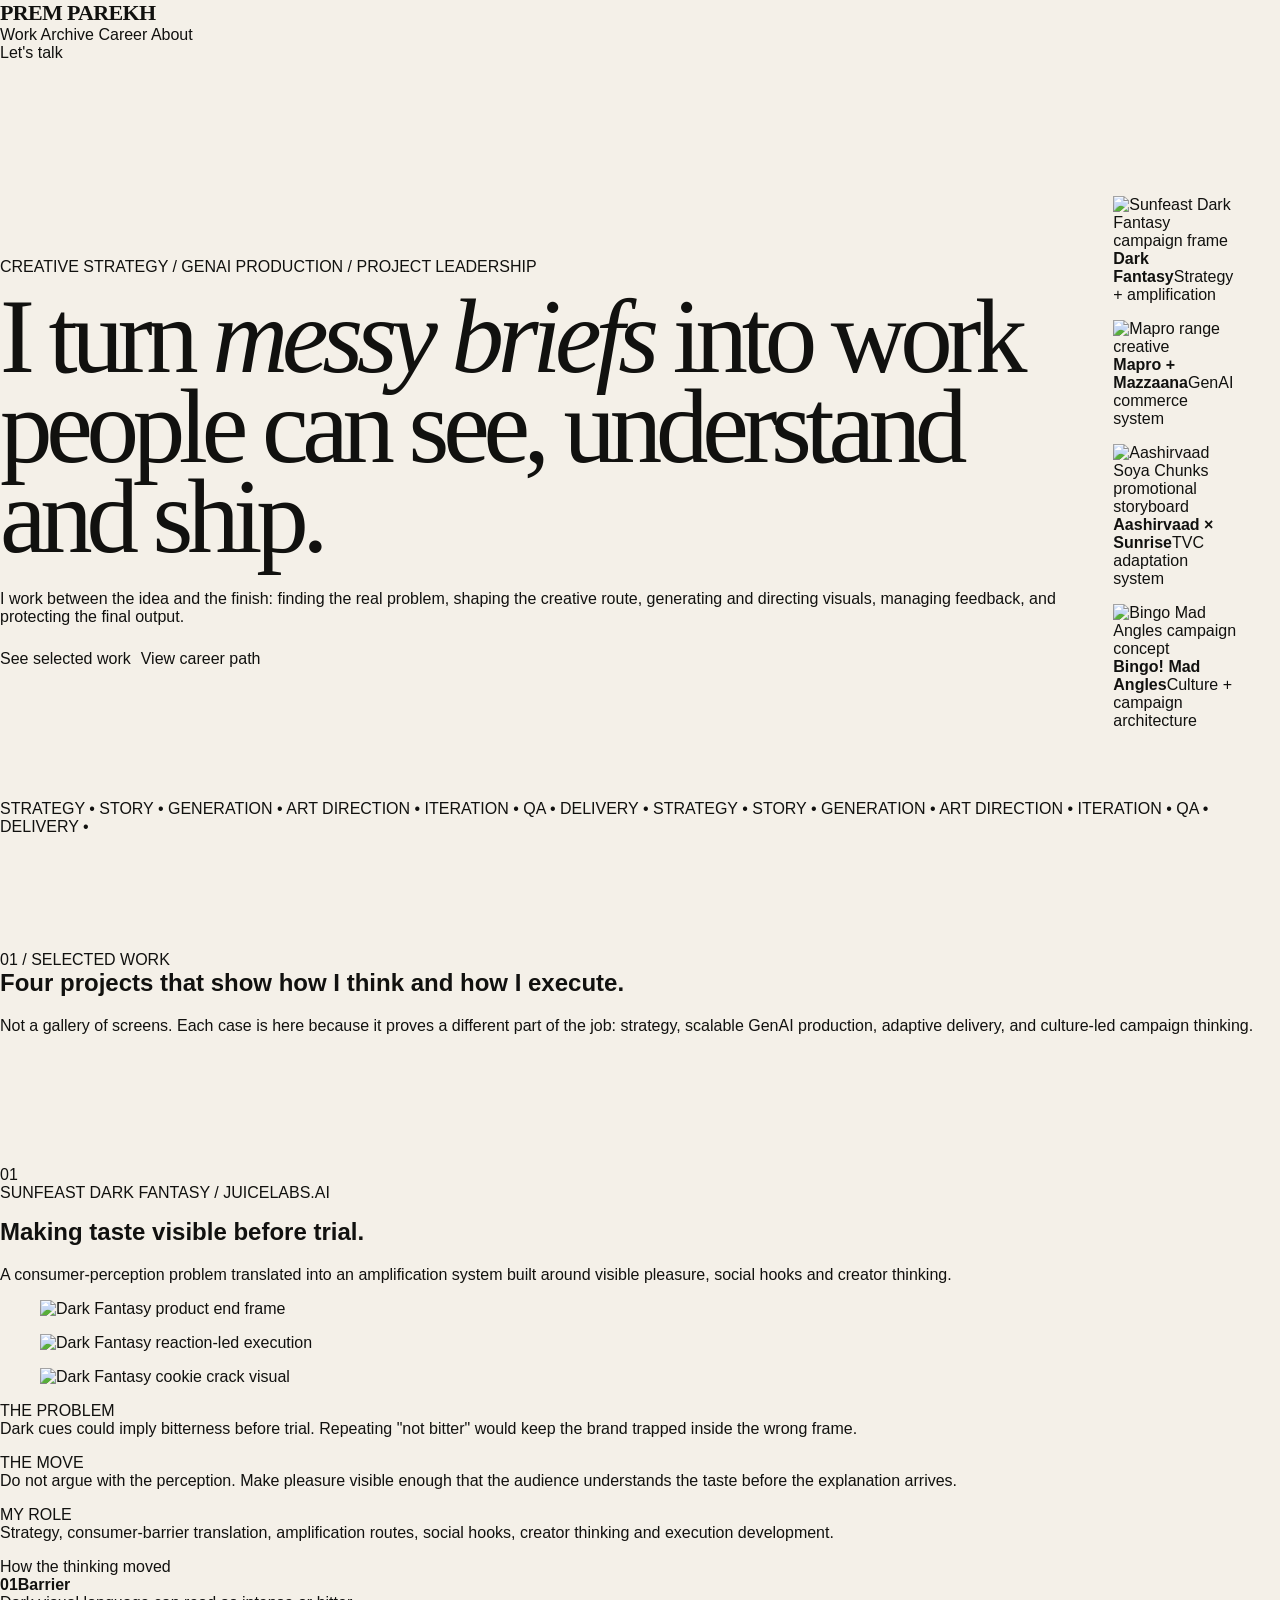
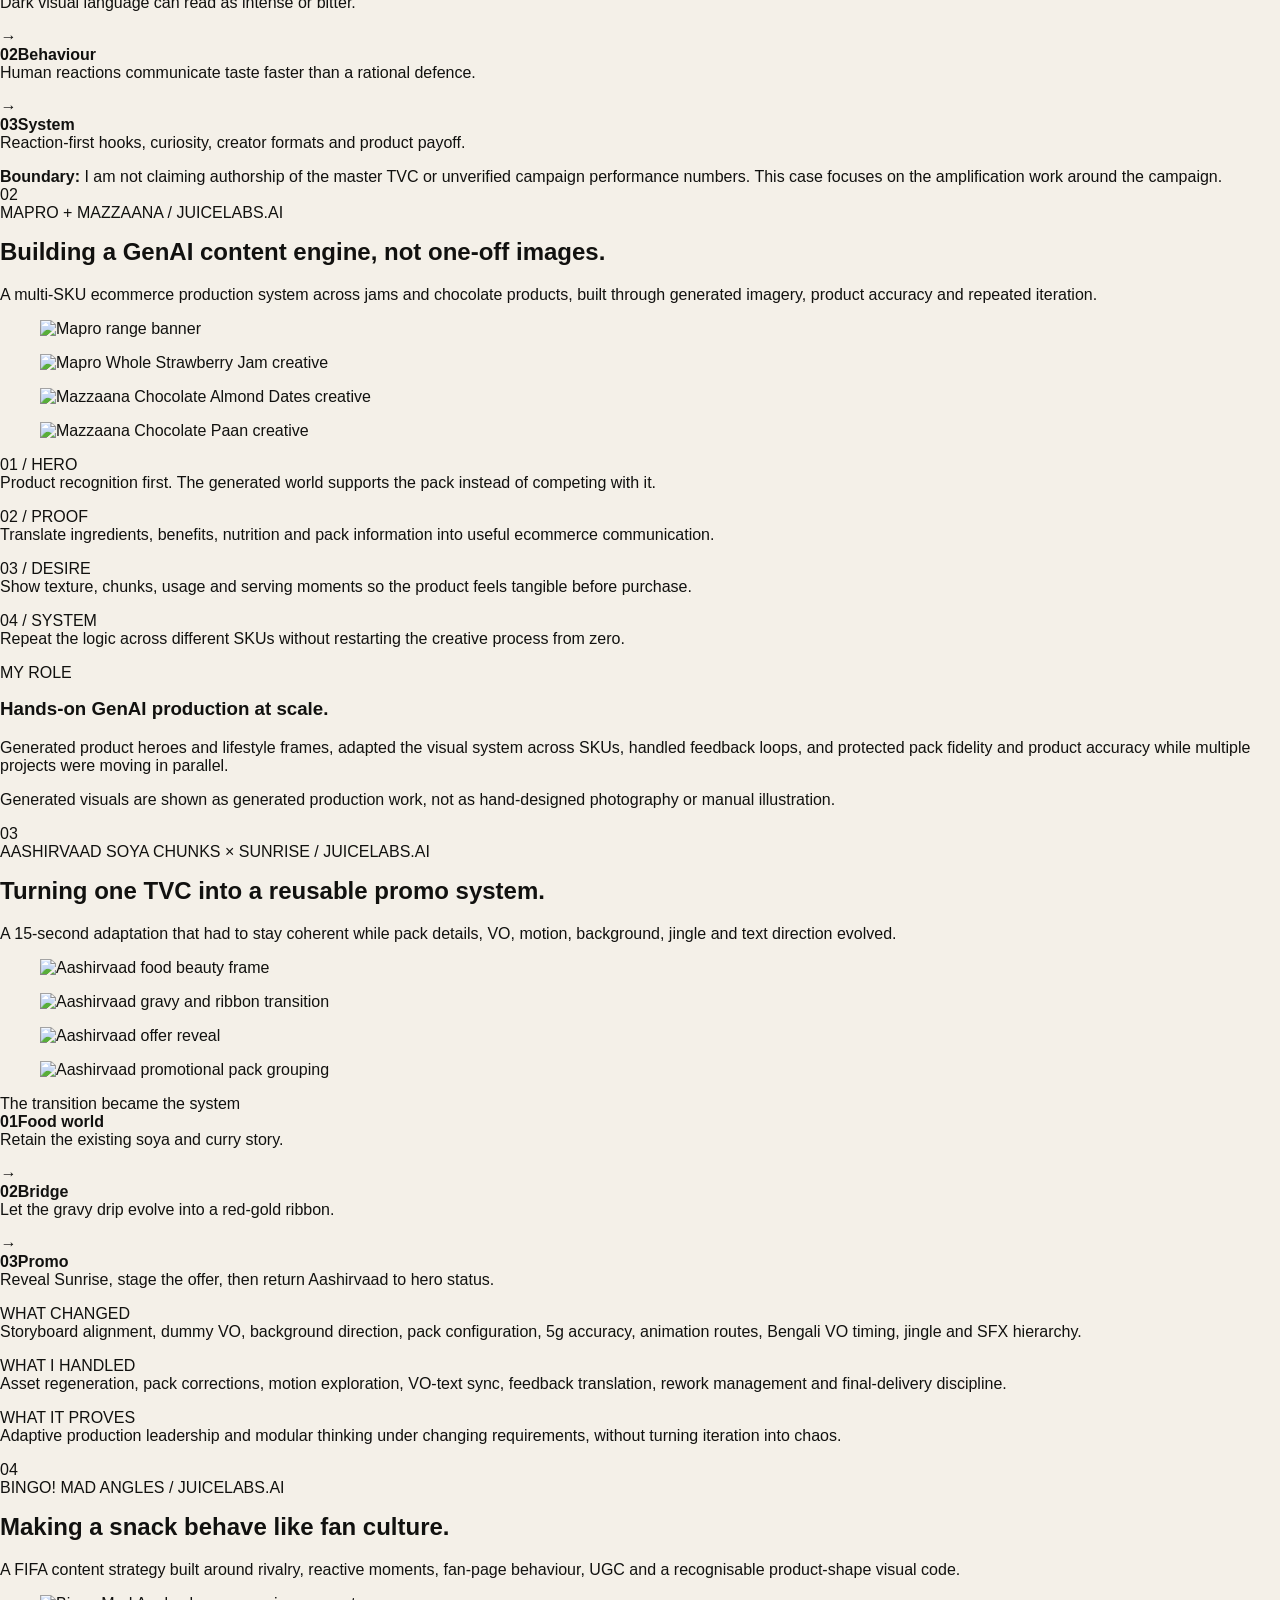
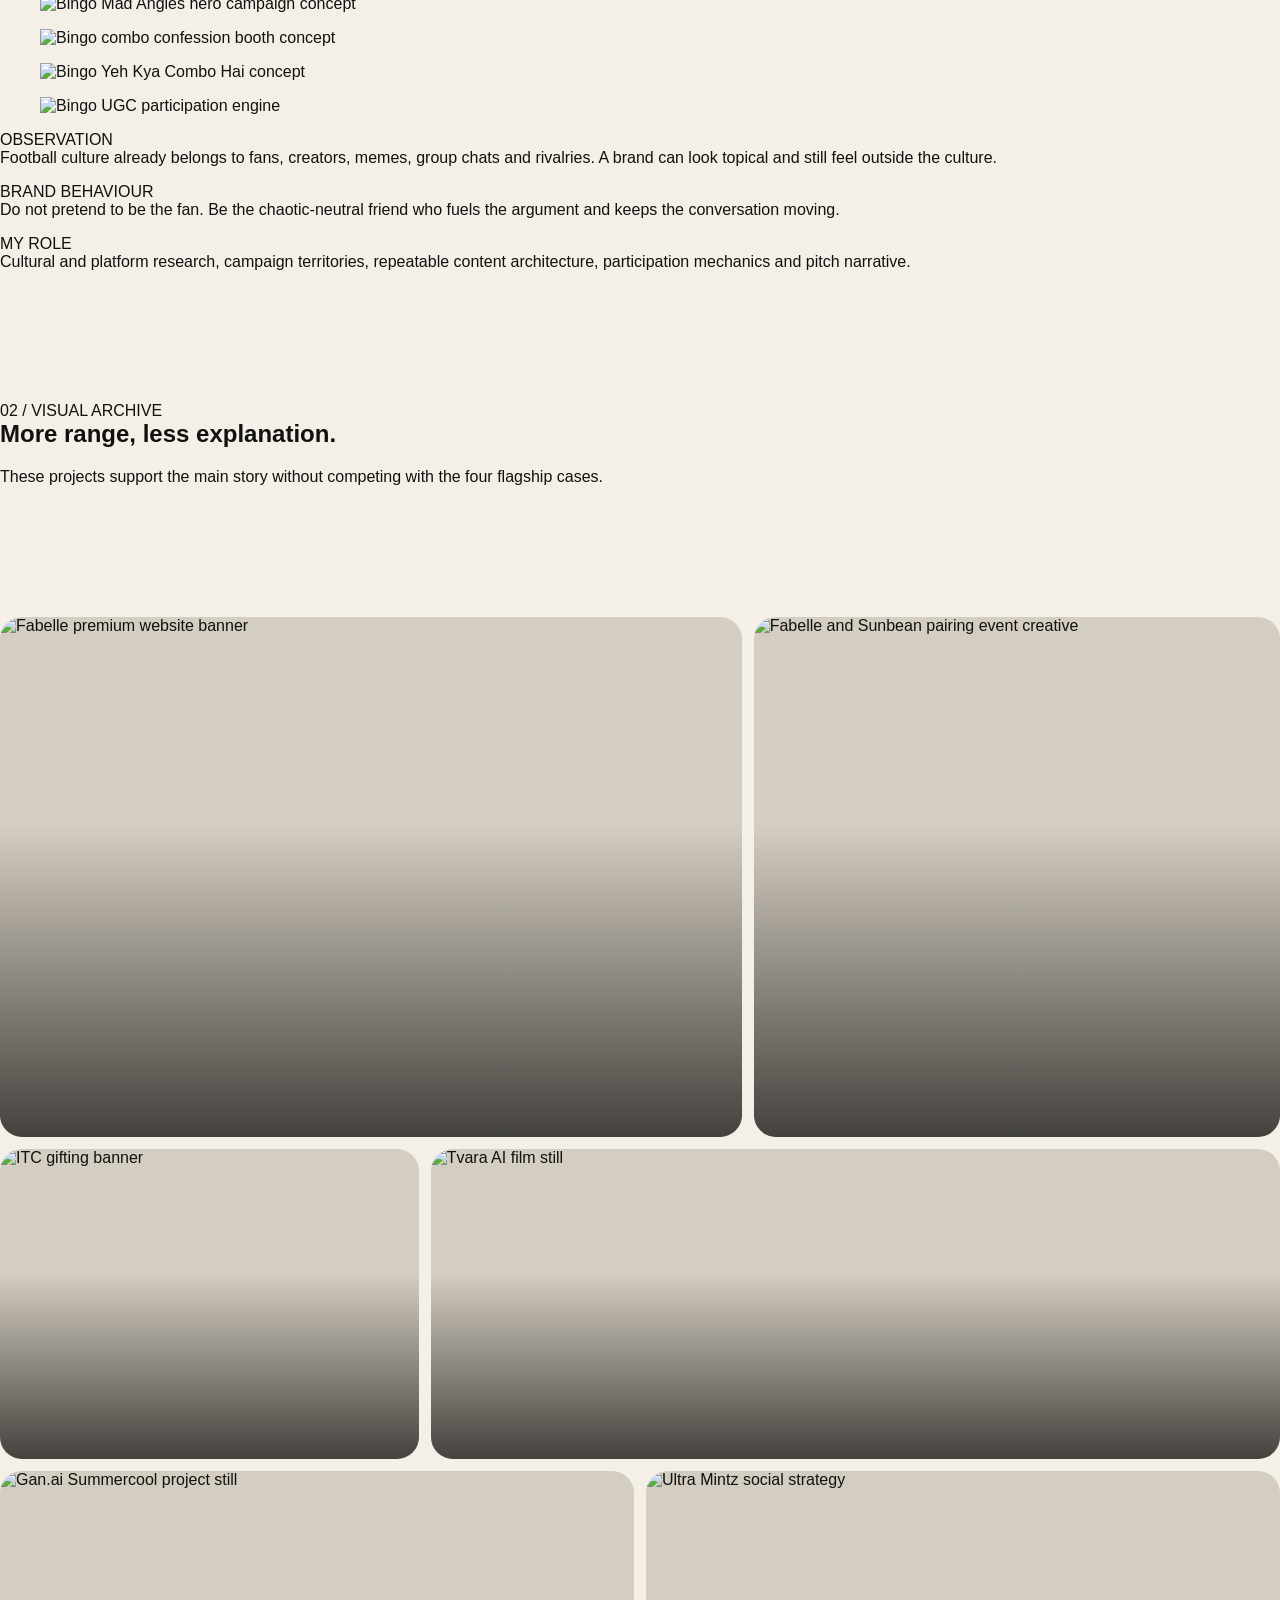
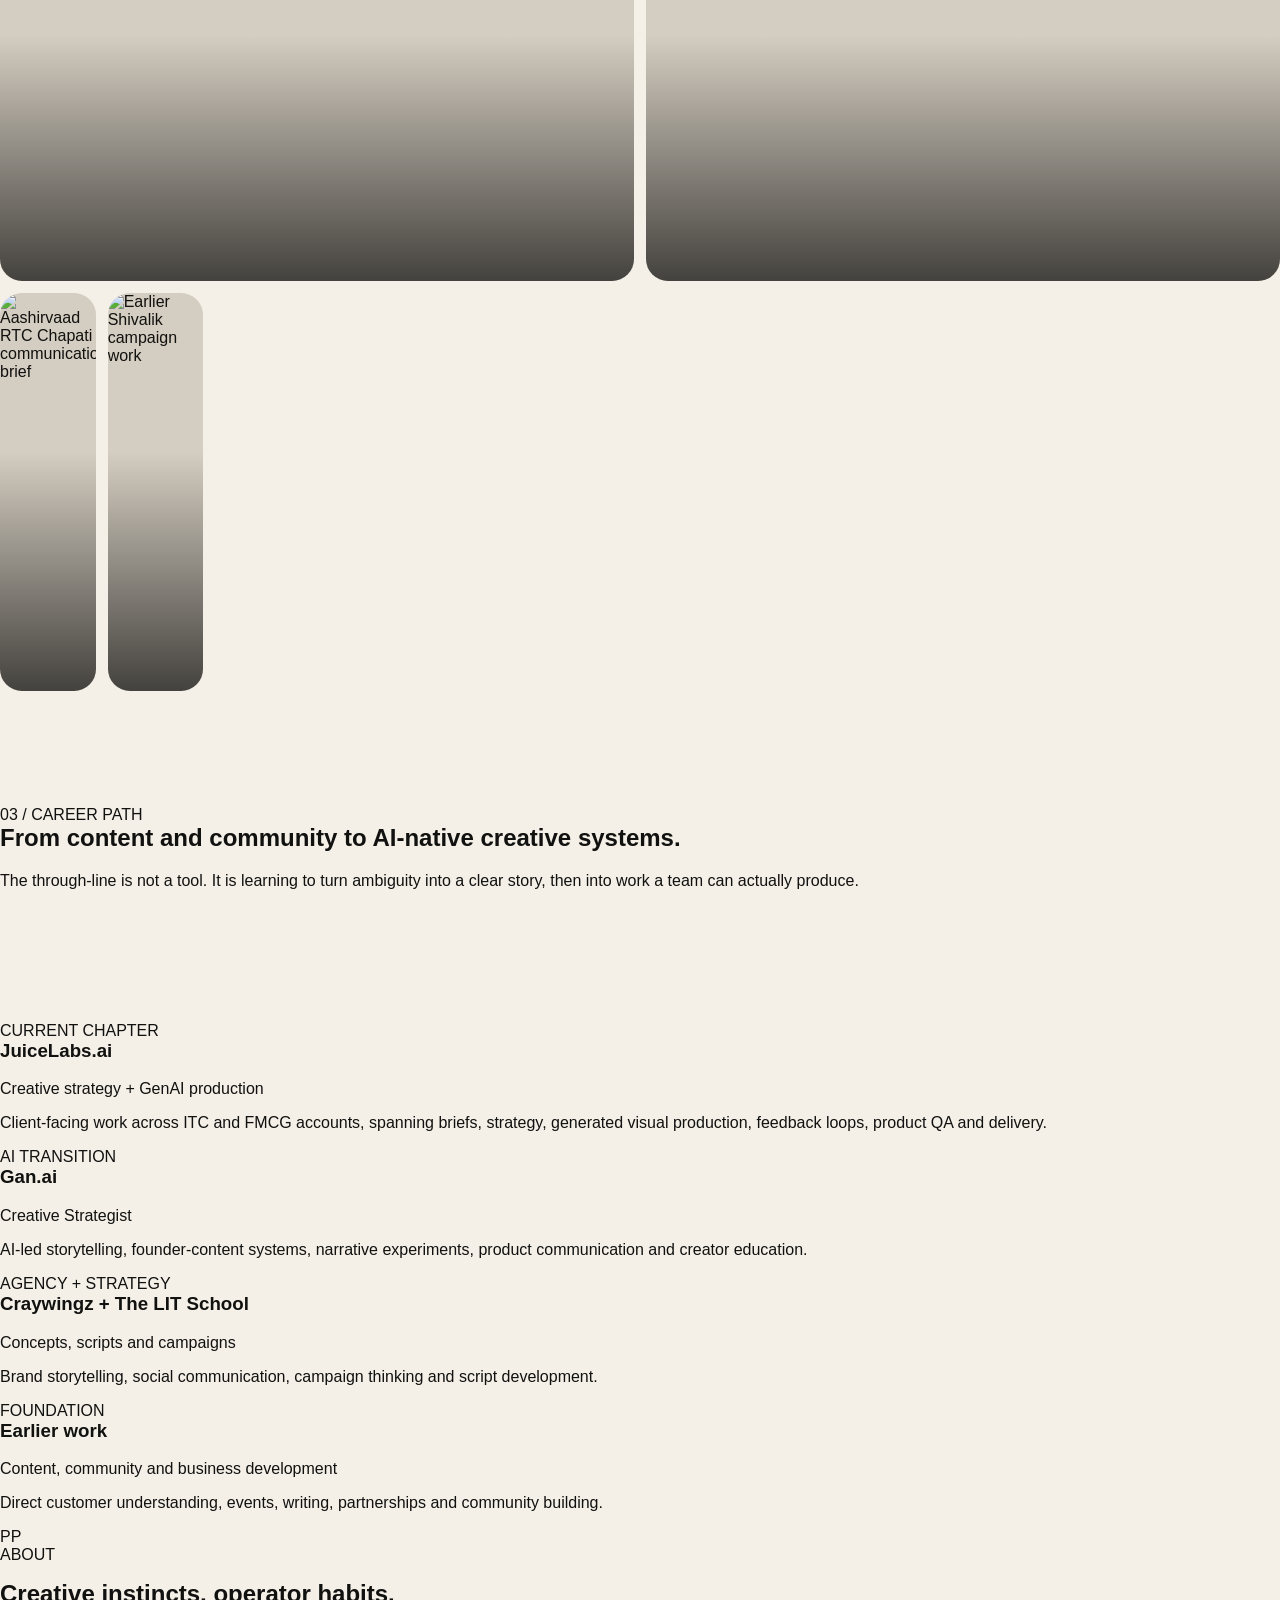
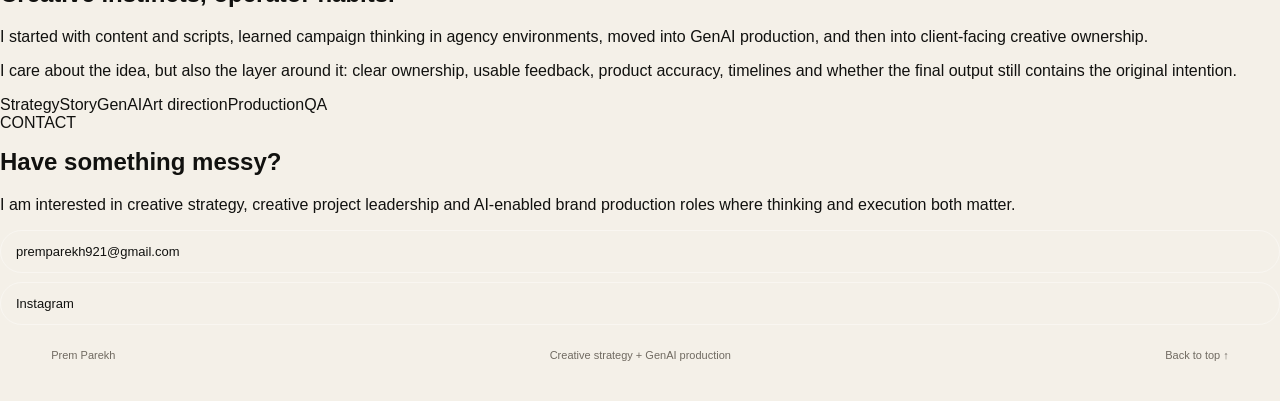
==== commit 6edbf34a: "Rebuild homepage as visual-first portfolio" ====
--- a/index.html
+++ b/index.html
@@ -3,226 +3,203 @@
 <head>
 <meta charset="utf-8">
 <meta name="viewport" content="width=device-width,initial-scale=1">
-<meta name="description" content="Prem Parekh, creative project lead and GenAI creative producer working across brand strategy, creative direction and production.">
-<title>Prem Parekh | Creative Direction + GenAI Production</title>
+<meta name="description" content="Prem Parekh, creative strategist working across brand strategy, GenAI production and creative project leadership.">
+<title>Prem Parekh | Creative Strategy + GenAI Production</title>
 <link rel="stylesheet" href="styles.css">
 </head>
 <body>
-<nav class="site-nav">
-  <div class="container nav-inner">
-    <a class="brand" href="index.html">Prem Parekh</a>
-    <div class="nav-links">
-      <a href="#work">Work</a>
-      <a href="archive.html">Archive</a>
-      <a href="about.html">About</a>
-      <a href="resume.html">Resume</a>
-      <a class="nav-pill" href="#contact">Let's Talk</a>
-    </div>
-  </div>
-</nav>
-
-<main>
+<header class="nav">
+  <a class="brand" href="#top">PREM PAREKH</a>
+  <nav aria-label="Primary">
+    <a href="#work">Work</a>
+    <a href="#archive">Archive</a>
+    <a href="#career">Career</a>
+    <a href="#about">About</a>
+  </nav>
+  <a class="nav-cta" href="#contact">Let's talk</a>
+</header>
+
+<main id="top">
 <section class="hero">
-  <div class="container hero-grid">
+  <div class="hero-copy reveal">
+    <p class="eyebrow">CREATIVE STRATEGY / GENAI PRODUCTION / PROJECT LEADERSHIP</p>
+    <h1>I turn <em>messy briefs</em> into work people can see, understand and ship.</h1>
+    <p class="lede">I work between the idea and the finish: finding the real problem, shaping the creative route, generating and directing visuals, managing feedback, and protecting the final output.</p>
+    <div class="hero-actions">
+      <a class="button solid" href="#work">See selected work</a>
+      <a class="button ghost" href="#career">View career path</a>
+    </div>
+  </div>
+
+  <div class="hero-board" aria-label="Selected portfolio work">
+    <figure class="tile tile-a reveal-img">
+      <img data-drive="1ZelXgvLtUguFe-Me6suYg3udL1a-R-CM" alt="Sunfeast Dark Fantasy campaign frame">
+      <figcaption><b>Dark Fantasy</b><span>Strategy + amplification</span></figcaption>
+    </figure>
+    <figure class="tile tile-b reveal-img">
+      <img data-drive="1g-1VAVBaD-iq4WPNCFctRdqXX4oKEfEa" alt="Mapro range creative">
+      <figcaption><b>Mapro + Mazzaana</b><span>GenAI commerce system</span></figcaption>
+    </figure>
+    <figure class="tile tile-c reveal-img">
+      <img data-drive="1PBKB6kEh3PEjBAgB9Wb-Ewe2SZ40q2W7" alt="Aashirvaad Soya Chunks promotional storyboard">
+      <figcaption><b>Aashirvaad × Sunrise</b><span>TVC adaptation system</span></figcaption>
+    </figure>
+    <figure class="tile tile-d reveal-img">
+      <img data-drive="12fOqO3rKVgrru8zaBS6rZKO8tjBN_hr4" alt="Bingo Mad Angles campaign concept">
+      <figcaption><b>Bingo! Mad Angles</b><span>Culture + campaign architecture</span></figcaption>
+    </figure>
+  </div>
+</section>
+
+<section class="marquee" aria-hidden="true">
+  <div>STRATEGY • STORY • GENERATION • ART DIRECTION • ITERATION • QA • DELIVERY • STRATEGY • STORY • GENERATION • ART DIRECTION • ITERATION • QA • DELIVERY •</div>
+</section>
+
+<section id="work" class="section intro">
+  <div class="section-label">01 / SELECTED WORK</div>
+  <div>
+    <h2>Four projects that show how I think and how I execute.</h2>
+    <p>Not a gallery of screens. Each case is here because it proves a different part of the job: strategy, scalable GenAI production, adaptive delivery, and culture-led campaign thinking.</p>
+  </div>
+</section>
+
+<article class="project dark" id="dark-fantasy">
+  <div class="project-head">
+    <div class="project-index">01</div>
     <div>
-      <div class="kicker">Creative Direction / Project Leadership / GenAI Production</div>
-      <h1>I turn <span class="accent">messy briefs</span> into work that ships.</h1>
-      <p class="hero-lede">I work between strategy and execution, shaping campaign direction, coordinating people and feedback, and using GenAI when it creates real production leverage.</p>
-      <div class="hero-actions">
-        <a class="btn solid" href="#work"><span>See selected work</span><span>↘</span></a>
-        <a class="btn" href="resume.html"><span>View résumé</span><span>↗</span></a>
-      </div>
-    </div>
-    <div class="hero-visual">
-      <div class="hero-reel asset-frame">
-        <div class="hero-progress"><i></i><i></i><i></i><i></i></div>
-        <div class="hero-frame active">
-          <img src="assets/home/dark-fantasy-hero.jpg" alt="Sunfeast Dark Fantasy campaign work">
-          <div class="hero-frame-copy"><strong>Dark Fantasy</strong><span>Strategy + amplification</span></div>
-        </div>
-        <div class="hero-frame">
-          <img src="assets/home/mapro-hero.jpg" alt="Mapro and Mazzaana GenAI commerce visual system">
-          <div class="hero-frame-copy"><strong>Mapro + Mazzaana</strong><span>GenAI commerce system</span></div>
-        </div>
-        <div class="hero-frame">
-          <img src="assets/home/aashirvaad-hero.jpg" alt="Aashirvaad Soya Chunks promotional TVC system">
-          <div class="hero-frame-copy"><strong>Aashirvaad × Sunrise</strong><span>Creative production system</span></div>
-        </div>
-        <div class="hero-frame">
-          <img src="assets/home/bingo-hero.jpg" alt="Bingo Mad Angles FIFA campaign strategy">
-          <div class="hero-frame-copy"><strong>Bingo! Mad Angles</strong><span>Culture + campaign architecture</span></div>
-        </div>
-        <span class="asset-fallback">Hero reel, add 4 final project visuals</span>
-      </div>
-    </div>
-  </div>
-</section>
-
-<section class="featured" id="work">
-  <div class="container">
-    <div class="section-head reveal">
-      <div><div class="kicker">Selected Work / 04 Flagship Cases</div><h2>The work first. The thinking underneath it.</h2></div>
-      <p>Four projects are doing the heavy lifting: one proves strategy, one proves GenAI production at scale, one proves adaptive project leadership, and one proves culture-led campaign thinking.</p>
-    </div>
-  </div>
-
-  <article class="project-chapter">
-    <div class="container">
-      <div class="chapter-head reveal">
-        <div class="chapter-num">01</div>
-        <div class="chapter-title"><div class="kicker">Sunfeast Dark Fantasy</div><h2>Making taste visible before trial.</h2></div>
-        <div class="chapter-summary">A consumer-perception problem turned into an amplification system built around visible pleasure, short-form hooks and creator thinking.</div>
-      </div>
-      <div class="chapter-grid">
-        <div class="asset-frame aspect-cinema asset-reveal"><img src="assets/dark-fantasy/hero.jpg" alt="Dark Fantasy campaign visual"><span class="asset-fallback">Dark Fantasy main campaign visual</span></div>
-        <div class="chapter-side">
-          <div class="asset-frame aspect-square asset-reveal"><img src="assets/dark-fantasy/social-01.jpg" alt="Dark Fantasy social execution"><span class="asset-fallback">Social execution</span></div>
-          <div class="asset-frame aspect-square asset-reveal"><img src="assets/dark-fantasy/social-02.jpg" alt="Dark Fantasy campaign frame"><span class="asset-fallback">Campaign frame</span></div>
-        </div>
-      </div>
-      <div class="chapter-foot">
-        <div class="tags"><span class="tag">Strategy</span><span class="tag">Amplification</span><span class="tag">Creator Thinking</span><span class="tag">Client Alignment</span></div>
-        <a class="project-link" href="dark-fantasy.html">View case study ↗</a>
-      </div>
-    </div>
-  </article>
-
-  <article class="project-chapter">
-    <div class="container">
-      <div class="chapter-head reveal">
-        <div class="chapter-num">02</div>
-        <div class="chapter-title"><div class="kicker">Mapro + Mazzaana</div><h2>Building a GenAI content engine, not one-off images.</h2></div>
-        <div class="chapter-summary">A large-volume commerce system spanning product heroes, ingredient proof, texture, usage, nutrition, regulatory information and cross-sell communication.</div>
-      </div>
-      <div class="chapter-grid reverse">
-        <div class="chapter-side">
-          <div class="asset-frame aspect-square asset-reveal"><img src="assets/mapro/strawberry-chunky.jpg" alt="Mapro Whole Strawberry Jam PDP visual"><span class="asset-fallback">Whole Strawberry Jam hero</span></div>
-          <div class="asset-frame aspect-square asset-reveal"><img src="assets/mapro/mazaana-classic-trio.jpg" alt="Mazzaana Chocolate Almond Dates PDP visual"><span class="asset-fallback">Mazzaana Chocolate Almond Dates</span></div>
-        </div>
-        <div class="asset-frame aspect-cinema asset-reveal"><img src="assets/mapro/range-hero.jpg" alt="Mapro range visual"><span class="asset-fallback">Mapro range banner, One Mapro. Many Ways to Delight.</span></div>
-      </div>
-      <div class="chapter-foot">
-        <div class="tags"><span class="tag">GenAI Generation</span><span class="tag">FMCG Commerce</span><span class="tag">Product QA</span><span class="tag">Iteration</span></div>
-        <a class="project-link" href="mapro.html">View case study ↗</a>
-      </div>
-    </div>
-  </article>
-
-  <article class="project-chapter">
-    <div class="container">
-      <div class="chapter-head reveal">
-        <div class="chapter-num">03</div>
-        <div class="chapter-title"><div class="kicker">Aashirvaad Soya Chunks × Sunrise</div><h2>Turning one TVC into a reusable promo system.</h2></div>
-        <div class="chapter-summary">A 15-second adaptation that had to survive evolving pack details, VO, motion direction, background feedback, product hierarchy and a fixed deadline.</div>
-      </div>
-      <div class="chapter-grid">
-        <div class="asset-frame aspect-cinema asset-reveal"><img src="assets/aashirvaad/storyboard-final.jpg" alt="Final Aashirvaad promotional TVC storyboard"><span class="asset-fallback">Final storyboard</span></div>
-        <div class="chapter-side">
-          <div class="asset-frame aspect-square asset-reveal"><img src="assets/aashirvaad/offer-pack.jpg" alt="Aashirvaad Soya Chunks offer pack"><span class="asset-fallback">Final offer pack</span></div>
-          <div class="asset-frame aspect-square asset-reveal"><img src="assets/aashirvaad/end-frame.jpg" alt="Aashirvaad end frame"><span class="asset-fallback">Promo end frame</span></div>
-        </div>
-      </div>
-      <div class="chapter-foot">
-        <div class="tags"><span class="tag">Creative Production</span><span class="tag">TVC Repurposing</span><span class="tag">Motion Exploration</span><span class="tag">VO Sync</span></div>
-        <a class="project-link" href="aashirvaad.html">View case study ↗</a>
-      </div>
-    </div>
-  </article>
-
-  <article class="project-chapter">
-    <div class="container">
-      <div class="chapter-head reveal">
-        <div class="chapter-num">04</div>
-        <div class="chapter-title"><div class="kicker">Bingo! Mad Angles</div><h2>Making a snack behave like fan culture.</h2></div>
-        <div class="chapter-summary">A FIFA content strategy built around reactive moments, rivalry mechanics, fan-page behaviour, UGC and a recognisable triangle visual code.</div>
-      </div>
-      <div class="chapter-grid reverse">
-        <div class="chapter-side">
-          <div class="asset-frame aspect-square asset-reveal"><img src="assets/bingo/social-01.jpg" alt="Bingo Mad Angles social concept"><span class="asset-fallback">Reactive social format</span></div>
-          <div class="asset-frame aspect-square asset-reveal"><img src="assets/bingo/social-02.jpg" alt="Bingo Mad Angles fan culture concept"><span class="asset-fallback">Fan culture execution</span></div>
-        </div>
-        <div class="asset-frame aspect-cinema asset-reveal"><img src="assets/bingo/hero.jpg" alt="Bingo Mad Angles campaign system"><span class="asset-fallback">Bingo! Mad Angles campaign system</span></div>
-      </div>
-      <div class="chapter-foot">
-        <div class="tags"><span class="tag">Culture Research</span><span class="tag">Campaign Architecture</span><span class="tag">UGC</span><span class="tag">Pitching</span></div>
-        <a class="project-link" href="bingo.html">View case study ↗</a>
-      </div>
-    </div>
-  </article>
-</section>
-
-<section class="section archive-preview">
-  <div class="container">
-    <div class="section-head reveal">
-      <div><div class="kicker">More Selected Work</div><h2>Range without turning the homepage into a catalogue.</h2></div>
-      <p>These projects stay visual and compact. They show premium ecommerce, event conversion, AI film, cross-category systems, social strategy and earlier GenAI experimentation.</p>
-    </div>
-    <div class="archive-grid">
-      <a class="archive-card asset-frame asset-reveal" href="archive.html#fabelle-web"><img src="assets/archive/fabelle-web.jpg" alt="Fabelle website banners"><span class="asset-fallback">Fabelle website banners</span><div class="archive-meta"><div><h3>Fabelle</h3><p>Luxury ecommerce / GenAI creative direction</p></div><span class="arrow">↗</span></div></a>
-      <a class="archive-card asset-frame asset-reveal" href="archive.html#sunbean"><img src="assets/archive/fabelle-sunbean.jpg" alt="Fabelle x Sunbean pairing event"><span class="asset-fallback">Fabelle × Sunbean event carousel</span><div class="archive-meta"><div><h3>Fabelle × Sunbean</h3><p>BOFU conversion / premium experience</p></div><span class="arrow">↗</span></div></a>
-      <a class="archive-card asset-frame asset-reveal" href="archive.html#gifting"><img src="assets/archive/itc-gifting.jpg" alt="ITC gifting banners"><span class="asset-fallback">ITC gifting banners</span><div class="archive-meta"><div><h3>ITC Gifting</h3><p>Premium cross-category visual system</p></div><span class="arrow">↗</span></div></a>
-      <a class="archive-card asset-frame asset-reveal" href="archive.html#tvara"><img src="assets/archive/tvara.jpg" alt="Tvara AI product film"><span class="asset-fallback">Tvara AI product film</span><div class="archive-meta"><div><h3>Tvara</h3><p>End-to-end AI product film</p></div><span class="arrow">↗</span></div></a>
-      <a class="archive-card asset-frame asset-reveal" href="archive.html#gan"><img src="assets/archive/gan-ai.jpg" alt="Gan.ai GenAI creative work"><span class="asset-fallback">Gan.ai GenAI film and creative experiments</span><div class="archive-meta"><div><h3>Gan.ai</h3><p>Early GenAI storytelling + creative workflows</p></div><span class="arrow">↗</span></div></a>
-      <a class="archive-card asset-frame asset-reveal" href="archive.html#ultra"><img src="assets/archive/ultra-mintz.jpg" alt="Ultra Mintz social strategy"><span class="asset-fallback">Ultra Mintz social strategy</span><div class="archive-meta"><div><h3>Ultra Mintz</h3><p>Positioning + social IP architecture</p></div><span class="arrow">↗</span></div></a>
-    </div>
-    <div class="archive-cta"><a class="btn" href="archive.html"><span>Open visual archive</span><span>↗</span></a></div>
-  </div>
-</section>
-
-<section class="section">
-  <div class="container process-wrap reveal">
-    <div class="section-head">
-      <div><div class="kicker muted">How I move work forward</div><h2>Ambiguity into something a team can ship.</h2></div>
-      <p>The job changes project to project. The operating pattern does not: clarify the problem, shape direction, align people, produce, then protect the finish.</p>
-    </div>
-    <div class="process-track">
-      <div class="process-step"><b>01</b><div><strong>Ambiguity</strong><p>Find the actual problem behind the brief.</p></div></div>
-      <div class="process-step"><b>02</b><div><strong>Direction</strong><p>Turn the problem into a usable creative route.</p></div></div>
-      <div class="process-step"><b>03</b><div><strong>Alignment</strong><p>Translate feedback into decisions and ownership.</p></div></div>
-      <div class="process-step"><b>04</b><div><strong>Production</strong><p>Coordinate iterations, tools, partners and approvals.</p></div></div>
-      <div class="process-step"><b>05</b><div><strong>Ship</strong><p>Protect product accuracy, brand intent and the deadline.</p></div></div>
-    </div>
-  </div>
-</section>
-
-<section class="section" id="experience">
-  <div class="container">
-    <div class="section-head reveal"><div><div class="kicker">Experience</div><h2>From content to creative ownership.</h2></div><p>The progression matters more than the job-title list. Each role moved me closer to owning the system around the creative, not only the asset itself.</p></div>
-    <div class="exp-list">
-      <div class="exp-row reveal"><div class="exp-stage">Most recent</div><div><div class="exp-company">JuiceLabs.ai</div><div class="exp-role">Creative Director / Creative Project Lead</div></div><div class="exp-copy">Client-facing creative work across ITC and FMCG accounts, spanning briefs, strategy, creative direction, GenAI production, stakeholder feedback and final delivery.<div class="exp-thumbs"><span></span><span></span><span></span><span></span></div></div></div>
-      <div class="exp-row reveal"><div class="exp-stage">AI transition</div><div><div class="exp-company">Gan.ai</div><div class="exp-role">Creative Strategist + Content Marketing Lead</div></div><div class="exp-copy">Worked alongside AI Labs on GenAI-led storytelling, creative experimentation and emerging production workflows.</div></div>
-      <div class="exp-row reveal"><div class="exp-stage">Agency</div><div><div class="exp-company">Craywingz</div><div class="exp-role">Content Creator / Writer / Strategy</div></div><div class="exp-copy">Campaign concepts, scripts, social communication and brand storytelling across agency work.</div></div>
-      <div class="exp-row reveal"><div class="exp-stage">Foundation</div><div><div class="exp-company">Earlier work</div><div class="exp-role">Content / Community / Business Development</div></div><div class="exp-copy">Writing, community building, events, audience understanding and direct consumer interaction built the foundation underneath the later creative roles.</div></div>
-    </div>
-  </div>
-</section>
-
-<section class="section">
-  <div class="container about-preview reveal">
-    <div class="portrait-art asset-frame"><img src="assets/about/prem.jpg" alt="Prem Parekh"><span class="asset-fallback">Add editorial portrait of Prem</span></div>
-    <div class="about-copy">
-      <div class="kicker">About</div>
-      <h2>Creative direction with operator instincts.</h2>
-      <p>I started with content and scripts, learned campaign thinking in agency environments, moved into GenAI production, and then into client-facing creative leadership. The common thread is simple: take something unclear, give it shape, and keep it moving until it becomes real.</p>
-      <p>I care about the idea, but also the less glamorous layer around it: clear ownership, usable feedback, product accuracy, timelines and whether the final output still contains the original intention.</p>
-      <a class="btn" href="about.html"><span>More about me</span><span>↗</span></a>
-    </div>
-  </div>
-</section>
-
-<section class="section" id="contact">
-  <div class="container contact-panel reveal">
-    <div><div class="kicker" style="color:rgba(255,255,255,.68)">Contact</div><h2>Have something messy?</h2><p>I am interested in creative project management, creative direction and AI-enabled brand production roles where strategy and execution both matter.</p></div>
-    <div class="contact-links">
-      <a href="mailto:premparekh921@gmail.com"><span>Email</span><span>↗</span></a>
-      <a href="resume.html"><span>Résumé</span><span>↗</span></a>
-      <a href="https://www.instagram.com/not.ur..prem/" target="_blank" rel="noreferrer"><span>Instagram</span><span>↗</span></a>
-    </div>
-  </div>
+      <p class="eyebrow">SUNFEAST DARK FANTASY / JUICELABS.AI</p>
+      <h2>Making taste visible before trial.</h2>
+    </div>
+    <p class="project-summary">A consumer-perception problem translated into an amplification system built around visible pleasure, social hooks and creator thinking.</p>
+  </div>
+  <div class="project-media media-dark">
+    <figure class="media-main reveal-img"><img data-drive="1ZelXgvLtUguFe-Me6suYg3udL1a-R-CM" alt="Dark Fantasy product end frame"></figure>
+    <figure class="media-small reveal-img"><img data-drive="1n56JCS5JhWM9lzmpS9JsjQ81TzTF4066" alt="Dark Fantasy reaction-led execution"></figure>
+    <figure class="media-small reveal-img"><img data-drive="1Y-Ea18v_VZutBNQLYxPTzctenwYXDk9u" alt="Dark Fantasy cookie crack visual"></figure>
+  </div>
+  <div class="case-grid">
+    <div class="case-card"><span>THE PROBLEM</span><p>Dark cues could imply bitterness before trial. Repeating "not bitter" would keep the brand trapped inside the wrong frame.</p></div>
+    <div class="case-card accent-card"><span>THE MOVE</span><p>Do not argue with the perception. Make pleasure visible enough that the audience understands the taste before the explanation arrives.</p></div>
+    <div class="case-card"><span>MY ROLE</span><p>Strategy, consumer-barrier translation, amplification routes, social hooks, creator thinking and execution development.</p></div>
+  </div>
+  <div class="case-story">
+    <div class="story-title">How the thinking moved</div>
+    <div class="story-flow">
+      <div><b>01</b><strong>Barrier</strong><p>Dark visual language can read as intense or bitter.</p></div><i>→</i>
+      <div><b>02</b><strong>Behaviour</strong><p>Human reactions communicate taste faster than a rational defence.</p></div><i>→</i>
+      <div><b>03</b><strong>System</strong><p>Reaction-first hooks, curiosity, creator formats and product payoff.</p></div>
+    </div>
+  </div>
+  <div class="boundary"><b>Boundary:</b> I am not claiming authorship of the master TVC or unverified campaign performance numbers. This case focuses on the amplification work around the campaign.</div>
+</article>
+
+<article class="project mapro" id="mapro">
+  <div class="project-head">
+    <div class="project-index">02</div>
+    <div><p class="eyebrow">MAPRO + MAZZAANA / JUICELABS.AI</p><h2>Building a GenAI content engine, not one-off images.</h2></div>
+    <p class="project-summary">A multi-SKU ecommerce production system across jams and chocolate products, built through generated imagery, product accuracy and repeated iteration.</p>
+  </div>
+  <div class="mapro-collage">
+    <figure class="wide reveal-img"><img data-drive="1g-1VAVBaD-iq4WPNCFctRdqXX4oKEfEa" alt="Mapro range banner"></figure>
+    <figure class="reveal-img"><img data-drive="1m-SQkOwfZQ0yAsmPEd-xXKXf-txPNXf0" alt="Mapro Whole Strawberry Jam creative"></figure>
+    <figure class="reveal-img"><img data-drive="14124xiAbyxgvWpVTWeXlvuEsiiaO0T4z" alt="Mazzaana Chocolate Almond Dates creative"></figure>
+    <figure class="reveal-img"><img data-drive="1_q7KneuHdbLXZiSa4EAyZfJgh9HI_INO" alt="Mazzaana Chocolate Paan creative"></figure>
+  </div>
+  <div class="case-grid four">
+    <div class="case-card"><span>01 / HERO</span><p>Product recognition first. The generated world supports the pack instead of competing with it.</p></div>
+    <div class="case-card"><span>02 / PROOF</span><p>Translate ingredients, benefits, nutrition and pack information into useful ecommerce communication.</p></div>
+    <div class="case-card"><span>03 / DESIRE</span><p>Show texture, chunks, usage and serving moments so the product feels tangible before purchase.</p></div>
+    <div class="case-card accent-card"><span>04 / SYSTEM</span><p>Repeat the logic across different SKUs without restarting the creative process from zero.</p></div>
+  </div>
+  <div class="split-copy">
+    <div><p class="eyebrow">MY ROLE</p><h3>Hands-on GenAI production at scale.</h3></div>
+    <div><p>Generated product heroes and lifestyle frames, adapted the visual system across SKUs, handled feedback loops, and protected pack fidelity and product accuracy while multiple projects were moving in parallel.</p><p class="note">Generated visuals are shown as generated production work, not as hand-designed photography or manual illustration.</p></div>
+  </div>
+</article>
+
+<article class="project aash" id="aashirvaad">
+  <div class="project-head">
+    <div class="project-index">03</div>
+    <div><p class="eyebrow">AASHIRVAAD SOYA CHUNKS × SUNRISE / JUICELABS.AI</p><h2>Turning one TVC into a reusable promo system.</h2></div>
+    <p class="project-summary">A 15-second adaptation that had to stay coherent while pack details, VO, motion, background, jingle and text direction evolved.</p>
+  </div>
+  <div class="aash-strip">
+    <figure class="reveal-img"><img data-drive="17S3UYicuaefXSWv2rdUUl5aFY-v36j9v" alt="Aashirvaad food beauty frame"></figure>
+    <figure class="reveal-img"><img data-drive="1afHVXJepjTv3Rer5lXbxCfdAciRJg4mf" alt="Aashirvaad gravy and ribbon transition"></figure>
+    <figure class="reveal-img"><img data-drive="1PBKB6kEh3PEjBAgB9Wb-Ewe2SZ40q2W7" alt="Aashirvaad offer reveal"></figure>
+    <figure class="reveal-img"><img data-drive="1WNDpfMXCWThMlIBHy2iN8zYm-lzUHIl9" alt="Aashirvaad promotional pack grouping"></figure>
+  </div>
+  <div class="case-story">
+    <div class="story-title">The transition became the system</div>
+    <div class="story-flow">
+      <div><b>01</b><strong>Food world</strong><p>Retain the existing soya and curry story.</p></div><i>→</i>
+      <div><b>02</b><strong>Bridge</strong><p>Let the gravy drip evolve into a red-gold ribbon.</p></div><i>→</i>
+      <div><b>03</b><strong>Promo</strong><p>Reveal Sunrise, stage the offer, then return Aashirvaad to hero status.</p></div>
+    </div>
+  </div>
+  <div class="case-grid">
+    <div class="case-card"><span>WHAT CHANGED</span><p>Storyboard alignment, dummy VO, background direction, pack configuration, 5g accuracy, animation routes, Bengali VO timing, jingle and SFX hierarchy.</p></div>
+    <div class="case-card accent-card"><span>WHAT I HANDLED</span><p>Asset regeneration, pack corrections, motion exploration, VO-text sync, feedback translation, rework management and final-delivery discipline.</p></div>
+    <div class="case-card"><span>WHAT IT PROVES</span><p>Adaptive production leadership and modular thinking under changing requirements, without turning iteration into chaos.</p></div>
+  </div>
+</article>
+
+<article class="project bingo" id="bingo">
+  <div class="project-head">
+    <div class="project-index">04</div>
+    <div><p class="eyebrow">BINGO! MAD ANGLES / JUICELABS.AI</p><h2>Making a snack behave like fan culture.</h2></div>
+    <p class="project-summary">A FIFA content strategy built around rivalry, reactive moments, fan-page behaviour, UGC and a recognisable product-shape visual code.</p>
+  </div>
+  <div class="bingo-grid">
+    <figure class="hero-bingo reveal-img"><img data-drive="12fOqO3rKVgrru8zaBS6rZKO8tjBN_hr4" alt="Bingo Mad Angles hero campaign concept"></figure>
+    <figure class="reveal-img"><img data-drive="1zKRK00S4cd6yuA-cRkZ6m4P_cBSppsey" alt="Bingo combo confession booth concept"></figure>
+    <figure class="reveal-img"><img data-drive="1--X-NWX3FCDXXb9ncF4MZ4g1ZVEp7RsT" alt="Bingo Yeh Kya Combo Hai concept"></figure>
+    <figure class="reveal-img"><img data-drive="1xu5dOlqkkGSdEfztr91X8hF0MVqQe4if" alt="Bingo UGC participation engine"></figure>
+  </div>
+  <div class="case-grid">
+    <div class="case-card"><span>OBSERVATION</span><p>Football culture already belongs to fans, creators, memes, group chats and rivalries. A brand can look topical and still feel outside the culture.</p></div>
+    <div class="case-card accent-card"><span>BRAND BEHAVIOUR</span><p>Do not pretend to be the fan. Be the chaotic-neutral friend who fuels the argument and keeps the conversation moving.</p></div>
+    <div class="case-card"><span>MY ROLE</span><p>Cultural and platform research, campaign territories, repeatable content architecture, participation mechanics and pitch narrative.</p></div>
+  </div>
+</article>
+
+<section id="archive" class="section archive-intro">
+  <div class="section-label">02 / VISUAL ARCHIVE</div>
+  <div><h2>More range, less explanation.</h2><p>These projects support the main story without competing with the four flagship cases.</p></div>
+</section>
+<section class="archive-grid">
+  <article class="archive-card large reveal"><img data-drive="1ugJZabOfZxPe34TY_XFSiKrxmbQ-G5lr" alt="Fabelle premium website banner"><div><span>FABELLE</span><h3>Luxury ecommerce banners</h3><p>Reference study, GenAI generation, composition, responsive adaptation, feedback iteration and final delivery.</p></div></article>
+  <article class="archive-card reveal"><img data-drive="1XN8t58GQK44cECtJJhTymeGUn447TAxq" alt="Fabelle and Sunbean pairing event creative"><div><span>FABELLE × SUNBEAN</span><h3>Experience-first conversion</h3><p>BOFU carousel moving from premium sensory promise to booking action.</p></div></article>
+  <article class="archive-card reveal"><img data-drive="1q6yLAmmY9ilWSNuNbmD0Z_eAiAEAk-uV" alt="ITC gifting banner"><div><span>ITC GIFTING</span><h3>Cross-category visual system</h3><p>Food, fragrance, gifting and enquiry-led communication across responsive formats.</p></div></article>
+  <article class="archive-card reveal"><img data-drive="1xRwo5bvhf9tJtLCjHKpkIylRg-y9_4fz" alt="Tvara AI film still"><div><span>TVARA</span><h3>AI product-film exploration</h3><p>Story-led product visuals with an emphasis on helmet fidelity and continuity.</p></div></article>
+  <article class="archive-card large reveal"><img data-drive="1Og8xLz9utmHzsm2MnwI2VM5JKtjyhY3t" alt="Gan.ai Summercool project still"><div><span>GAN.AI</span><h3>Early GenAI storytelling systems</h3><p>Creative strategy across founder content, narrative experimentation, product storytelling and creator education.</p></div></article>
+  <article class="archive-card reveal"><img data-drive="1EnSglgjiLkQ1C1Am5T82dQSMlaxb0Vv2" alt="Ultra Mintz social strategy"><div><span>ULTRA MINTZ</span><h3>Social IP architecture</h3><p>Positioning and repeatable social formats around mint as a finishing-touch behaviour.</p></div></article>
+  <article class="archive-card reveal"><img data-drive="1HgOzsfoKXIJWU1byKT_qvPciEkA78dsz" alt="Aashirvaad RTC Chapati communication brief"><div><span>SCRIPT DEVELOPMENT</span><h3>Aashirvaad RTC Chapati, Kerala</h3><p>Ideation and scripting only. Final production was outside my scope.</p></div></article>
+  <article class="archive-card reveal"><img data-drive="1N49c8pKC9CSWlqnYHZC-RtD8v6LrUYnF" alt="Earlier Shivalik campaign work"><div><span>PRE-GAN</span><h3>Concept + campaign foundations</h3><p>Scripts, campaign concepts, social systems, community and brand storytelling.</p></div></article>
+</section>
+
+<section id="career" class="section career-intro">
+  <div class="section-label">03 / CAREER PATH</div>
+  <div><h2>From content and community to AI-native creative systems.</h2><p>The through-line is not a tool. It is learning to turn ambiguity into a clear story, then into work a team can actually produce.</p></div>
+</section>
+<section class="timeline">
+  <div class="timeline-row reveal"><span class="phase">CURRENT CHAPTER</span><div><h3>JuiceLabs.ai</h3><p>Creative strategy + GenAI production</p></div><p>Client-facing work across ITC and FMCG accounts, spanning briefs, strategy, generated visual production, feedback loops, product QA and delivery.</p></div>
+  <div class="timeline-row reveal"><span class="phase">AI TRANSITION</span><div><h3>Gan.ai</h3><p>Creative Strategist</p></div><p>AI-led storytelling, founder-content systems, narrative experiments, product communication and creator education.</p></div>
+  <div class="timeline-row reveal"><span class="phase">AGENCY + STRATEGY</span><div><h3>Craywingz + The LIT School</h3><p>Concepts, scripts and campaigns</p></div><p>Brand storytelling, social communication, campaign thinking and script development.</p></div>
+  <div class="timeline-row reveal"><span class="phase">FOUNDATION</span><div><h3>Earlier work</h3><p>Content, community and business development</p></div><p>Direct customer understanding, events, writing, partnerships and community building.</p></div>
+</section>
+
+<section id="about" class="about">
+  <div class="about-mark" aria-hidden="true"><span>P</span><span>P</span></div>
+  <div><p class="eyebrow">ABOUT</p><h2>Creative instincts, operator habits.</h2><p>I started with content and scripts, learned campaign thinking in agency environments, moved into GenAI production, and then into client-facing creative ownership.</p><p>I care about the idea, but also the layer around it: clear ownership, usable feedback, product accuracy, timelines and whether the final output still contains the original intention.</p><div class="skill-line"><span>Strategy</span><span>Story</span><span>GenAI</span><span>Art direction</span><span>Production</span><span>QA</span></div></div>
+</section>
+
+<section id="contact" class="contact">
+  <p class="eyebrow">CONTACT</p><h2>Have something messy?</h2><p>I am interested in creative strategy, creative project leadership and AI-enabled brand production roles where thinking and execution both matter.</p>
+  <div class="contact-links"><a href="mailto:premparekh921@gmail.com">premparekh921@gmail.com</a><a href="https://www.instagram.com/not.ur..prem/" target="_blank" rel="noreferrer">Instagram</a></div>
 </section>
 </main>
-
-<footer><span>Prem Parekh</span><span>Creative Direction · Project Leadership · GenAI Production</span></footer>
+<footer><span>Prem Parekh</span><span>Creative strategy + GenAI production</span><a href="#top">Back to top ↑</a></footer>
 <script src="site.js"></script>
 </body>
-</html>
+</html>
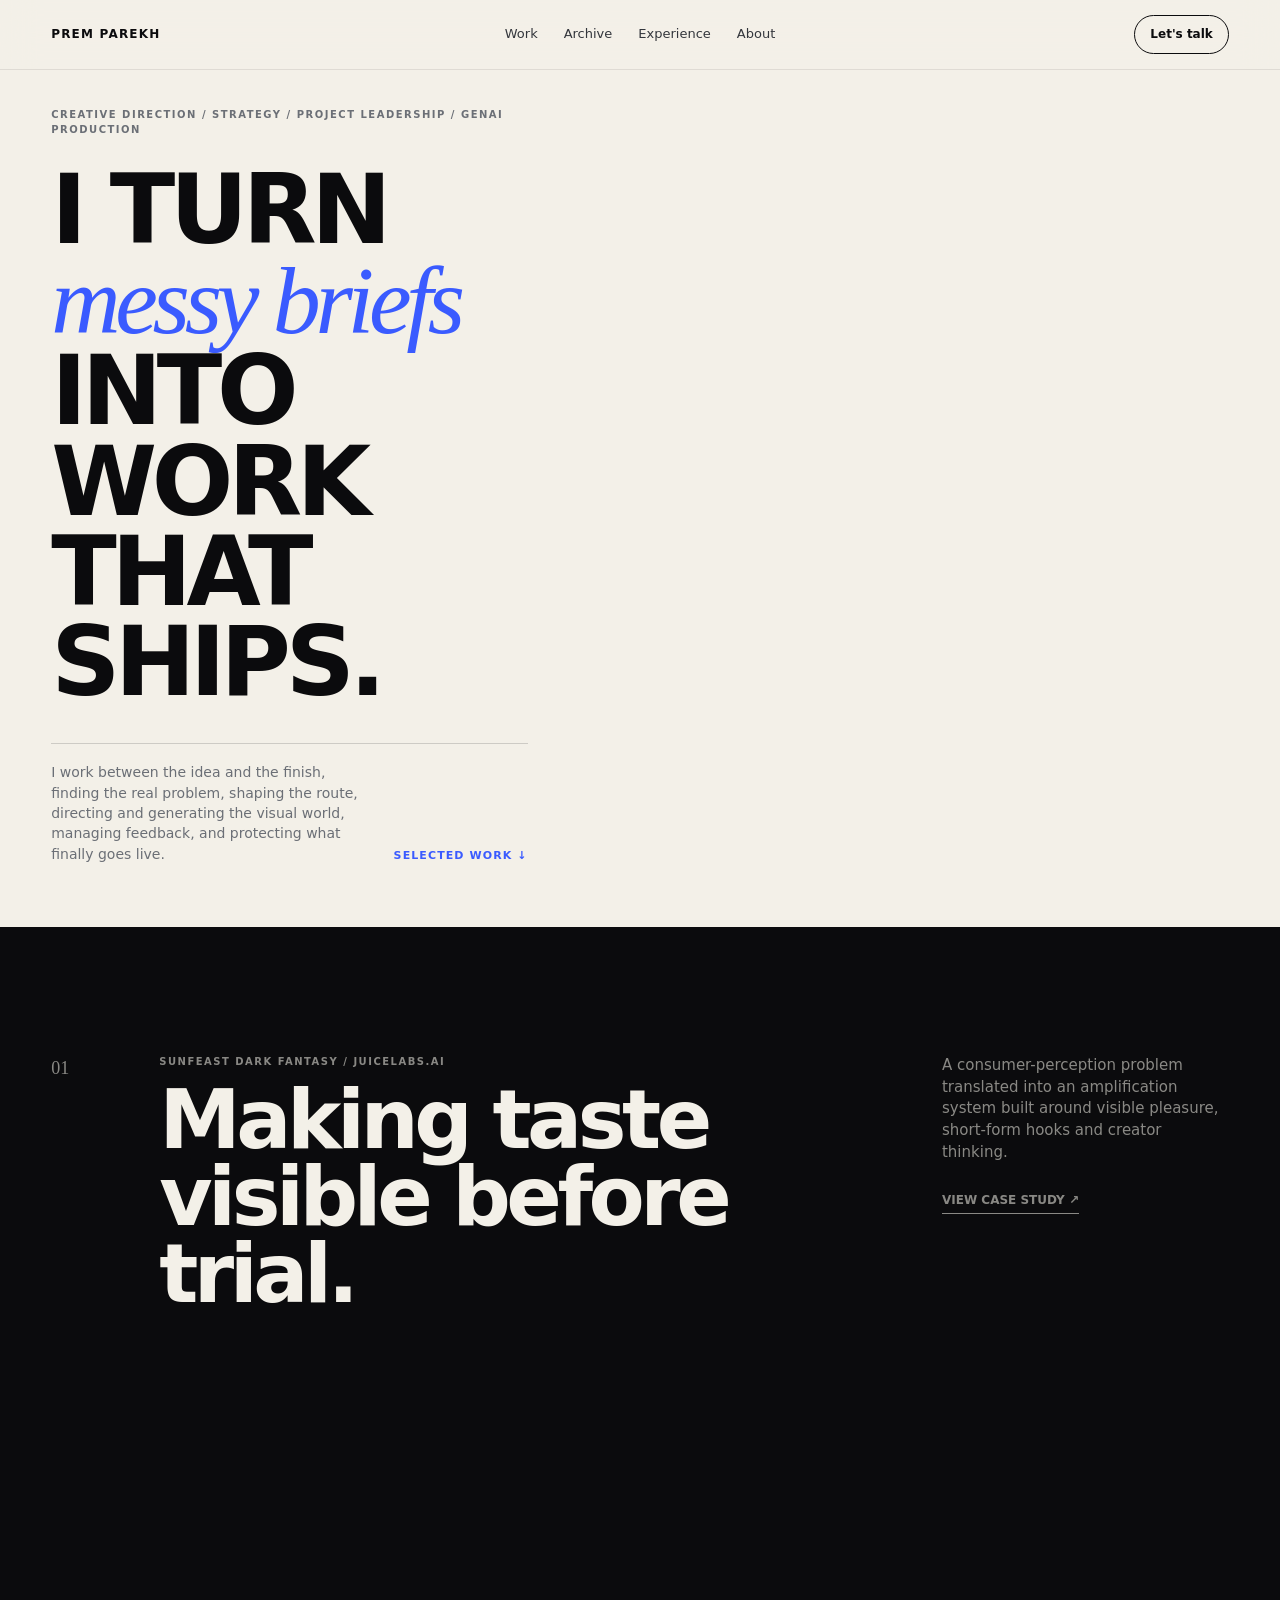
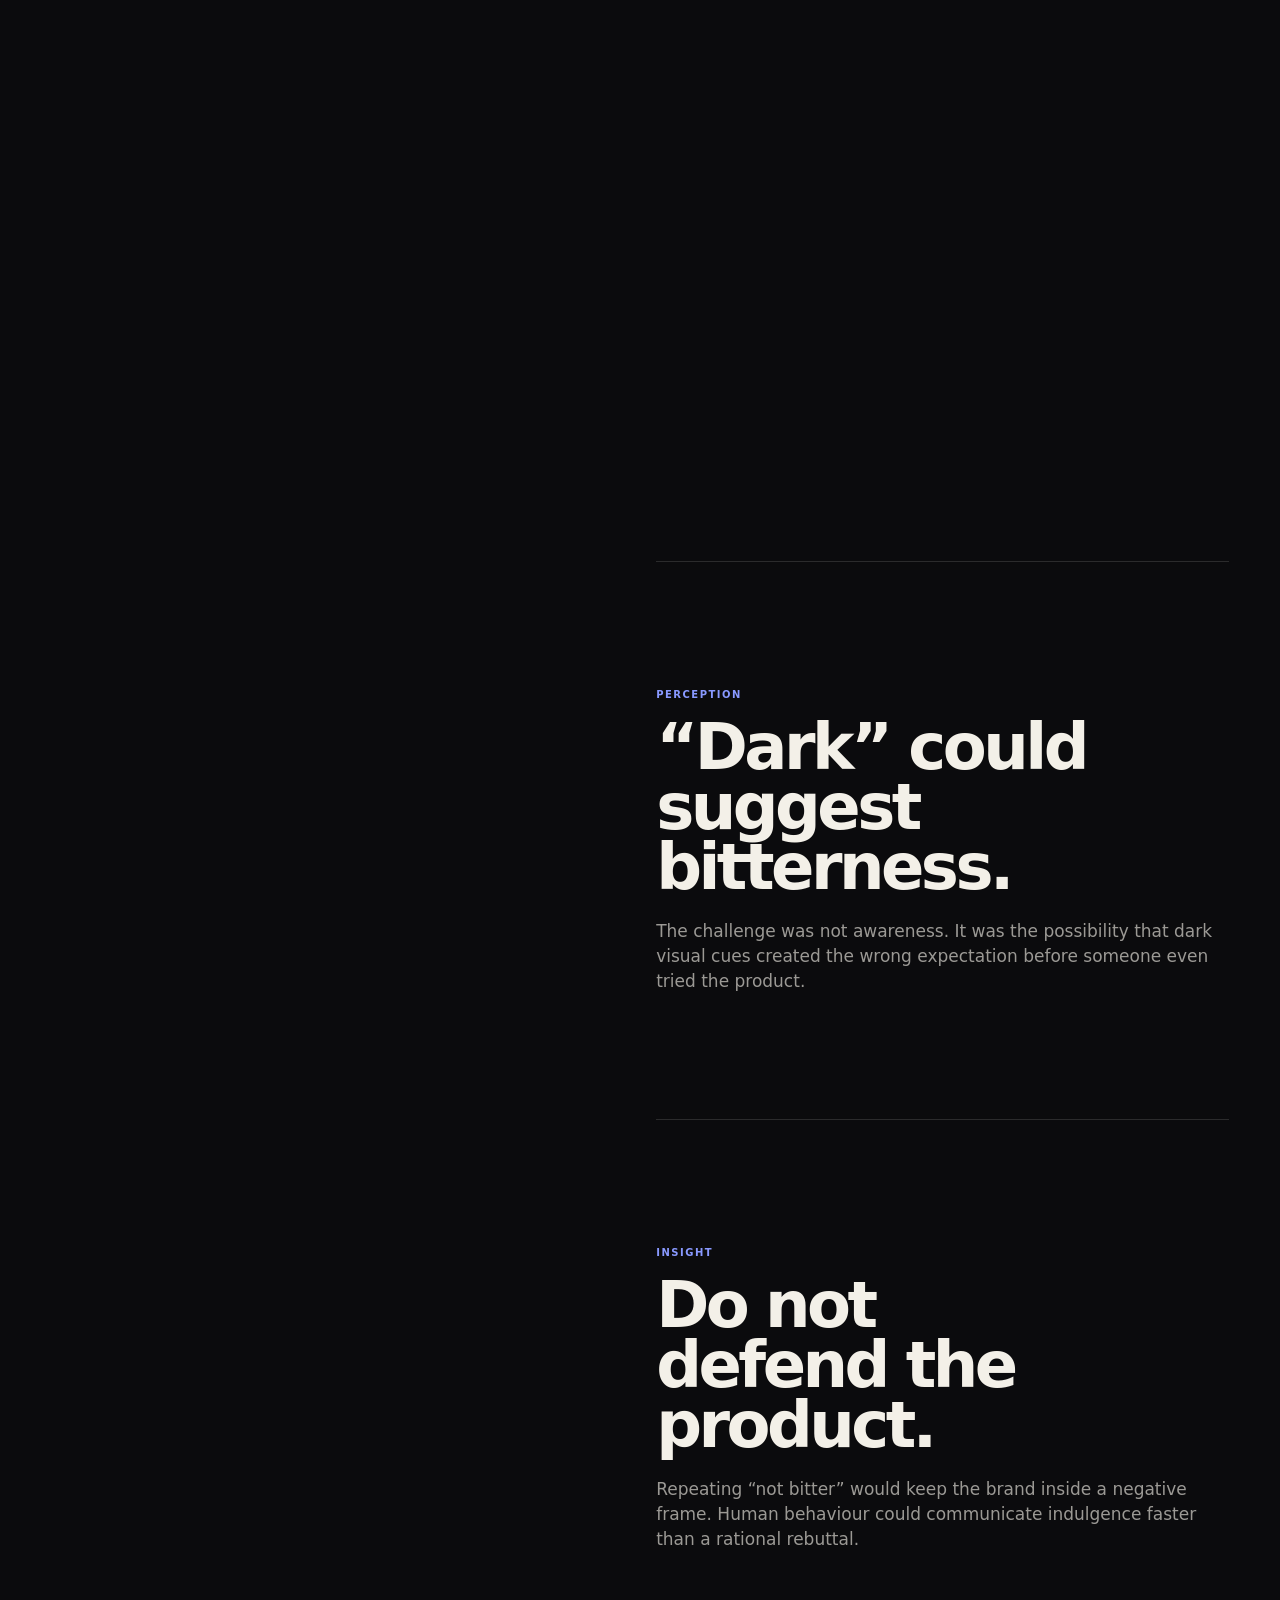
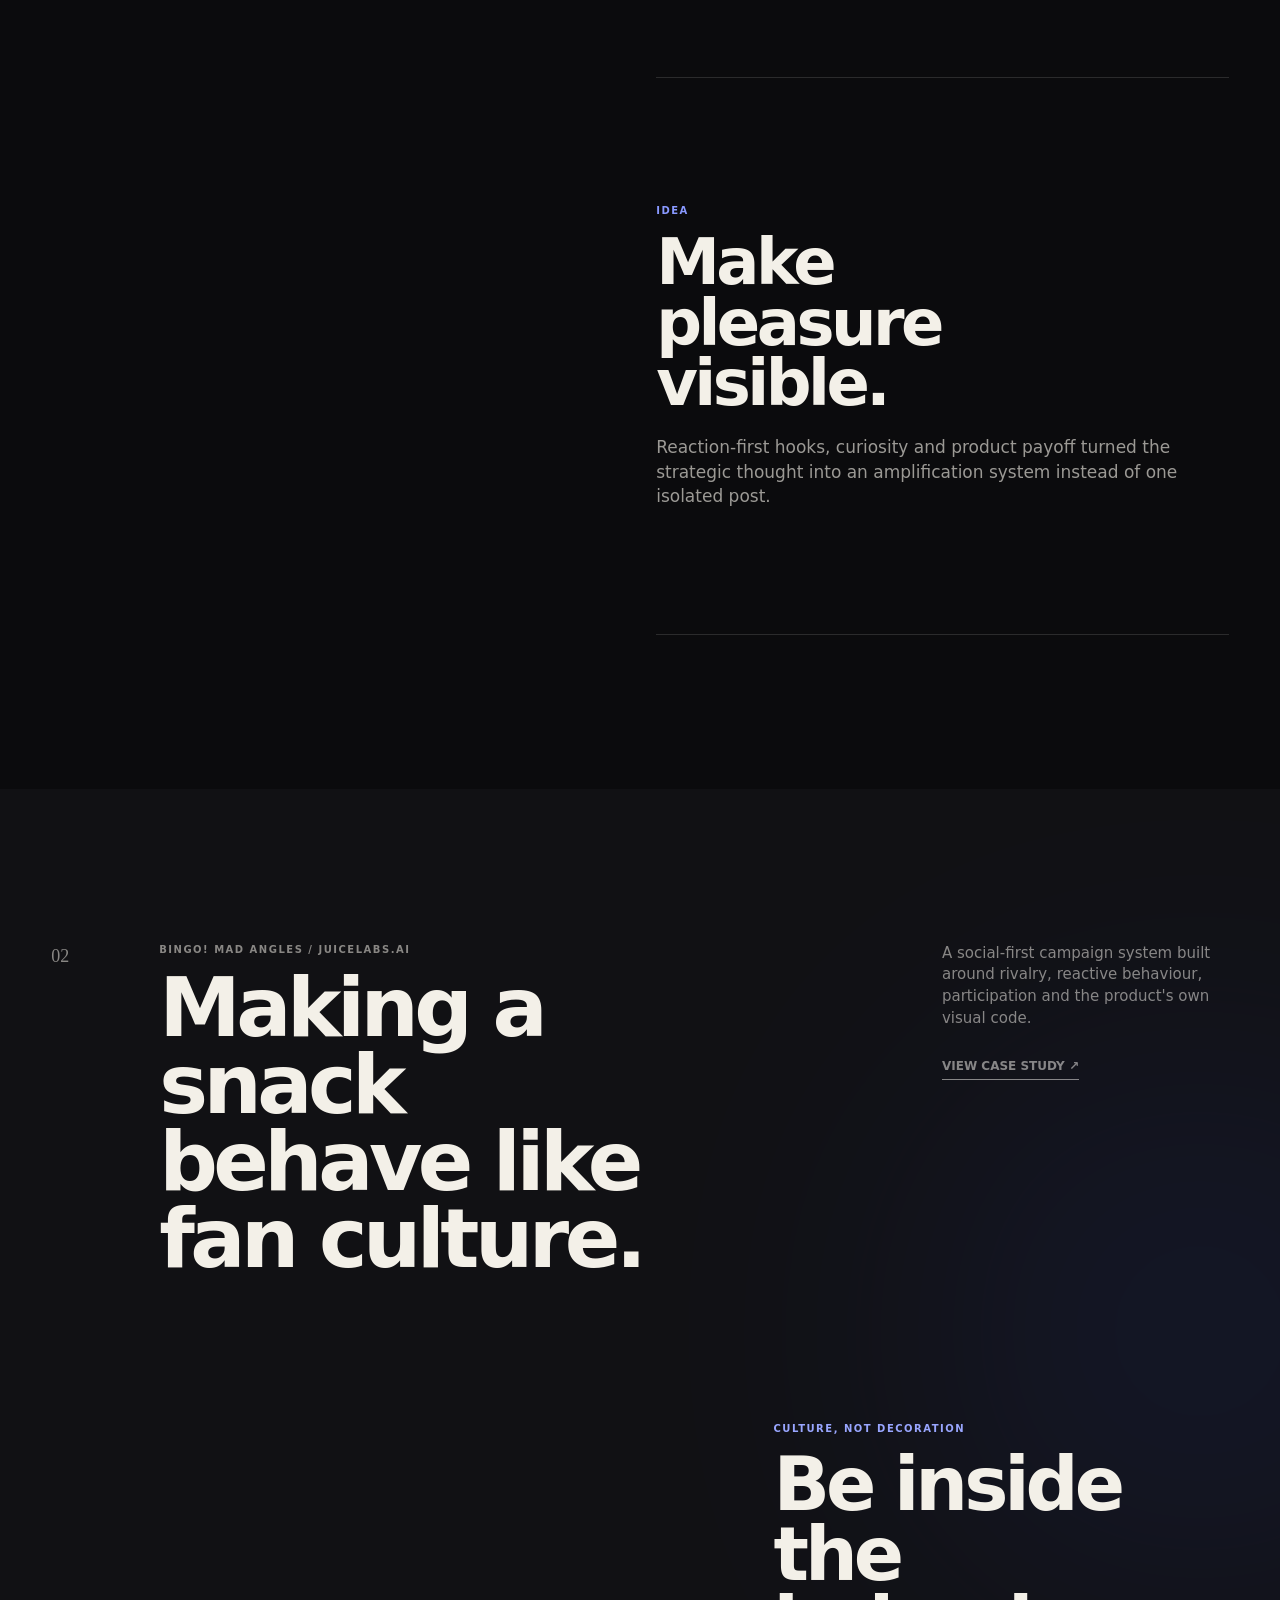
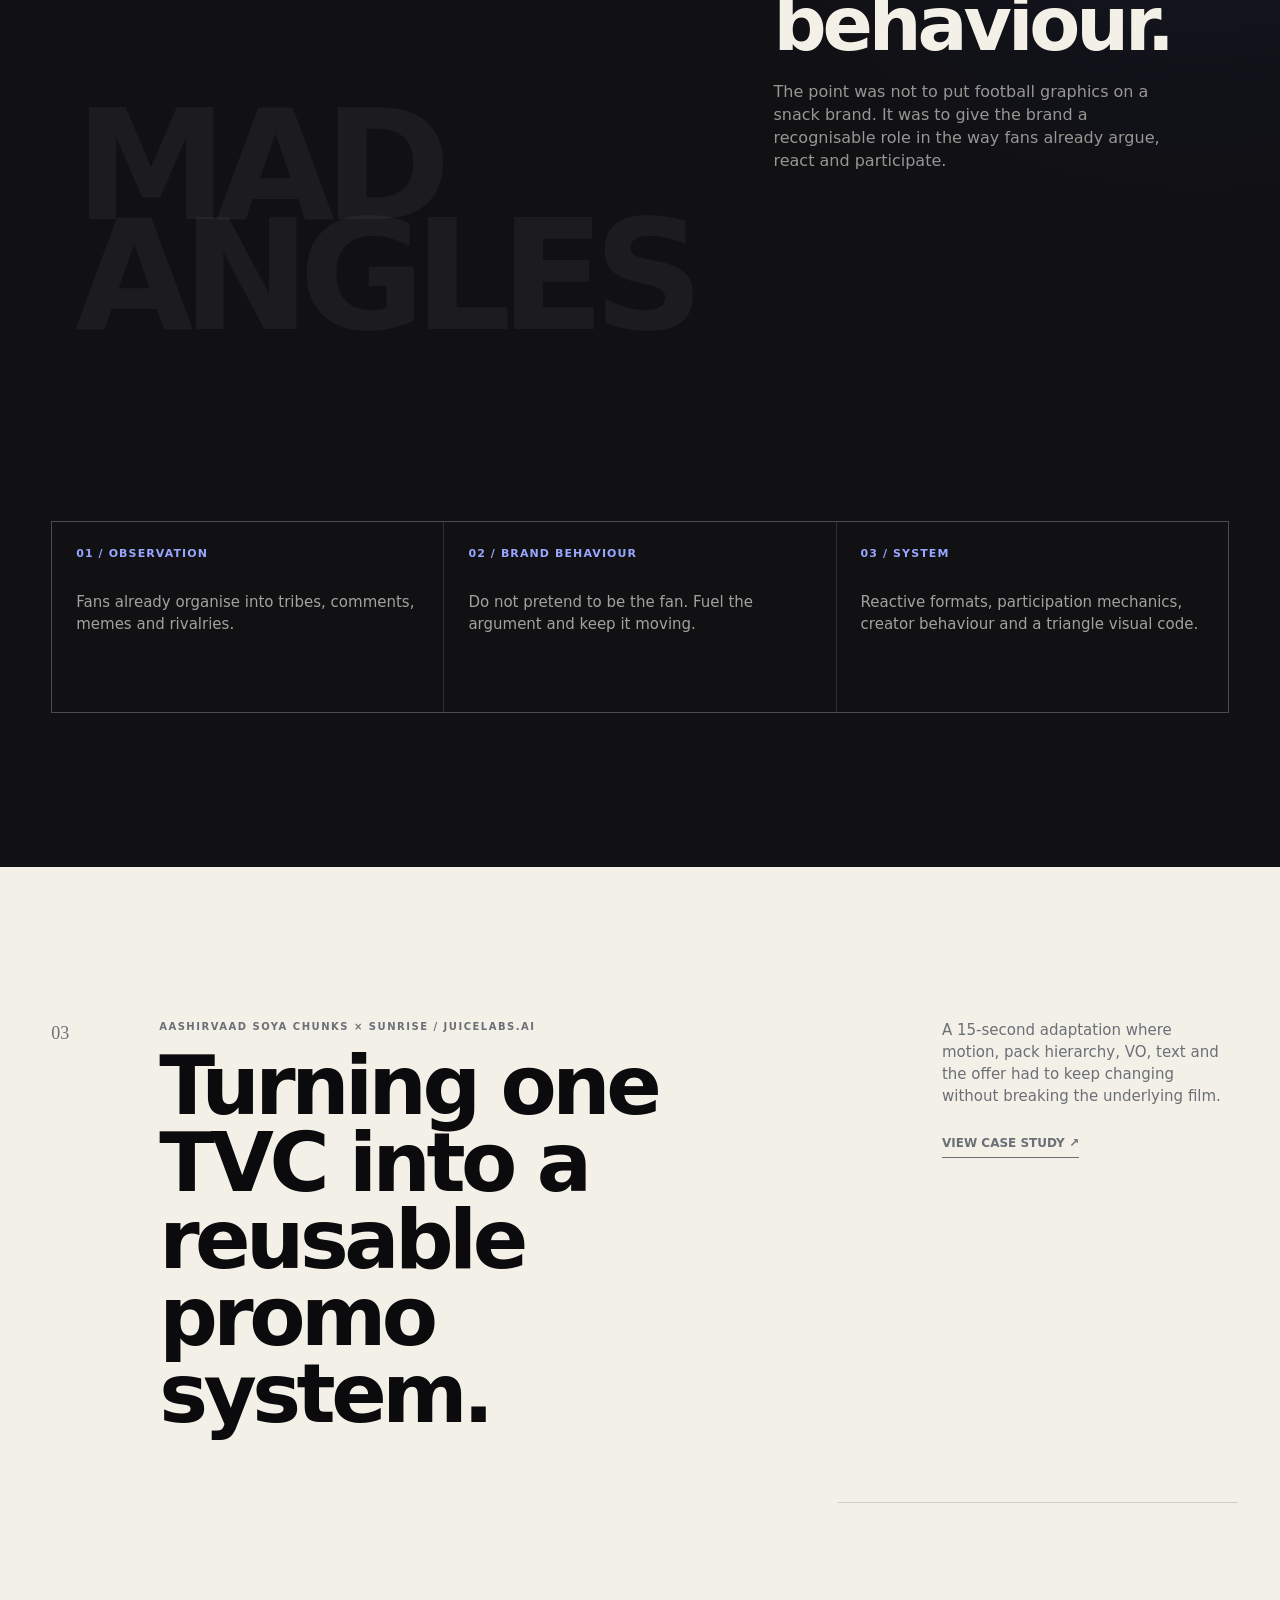
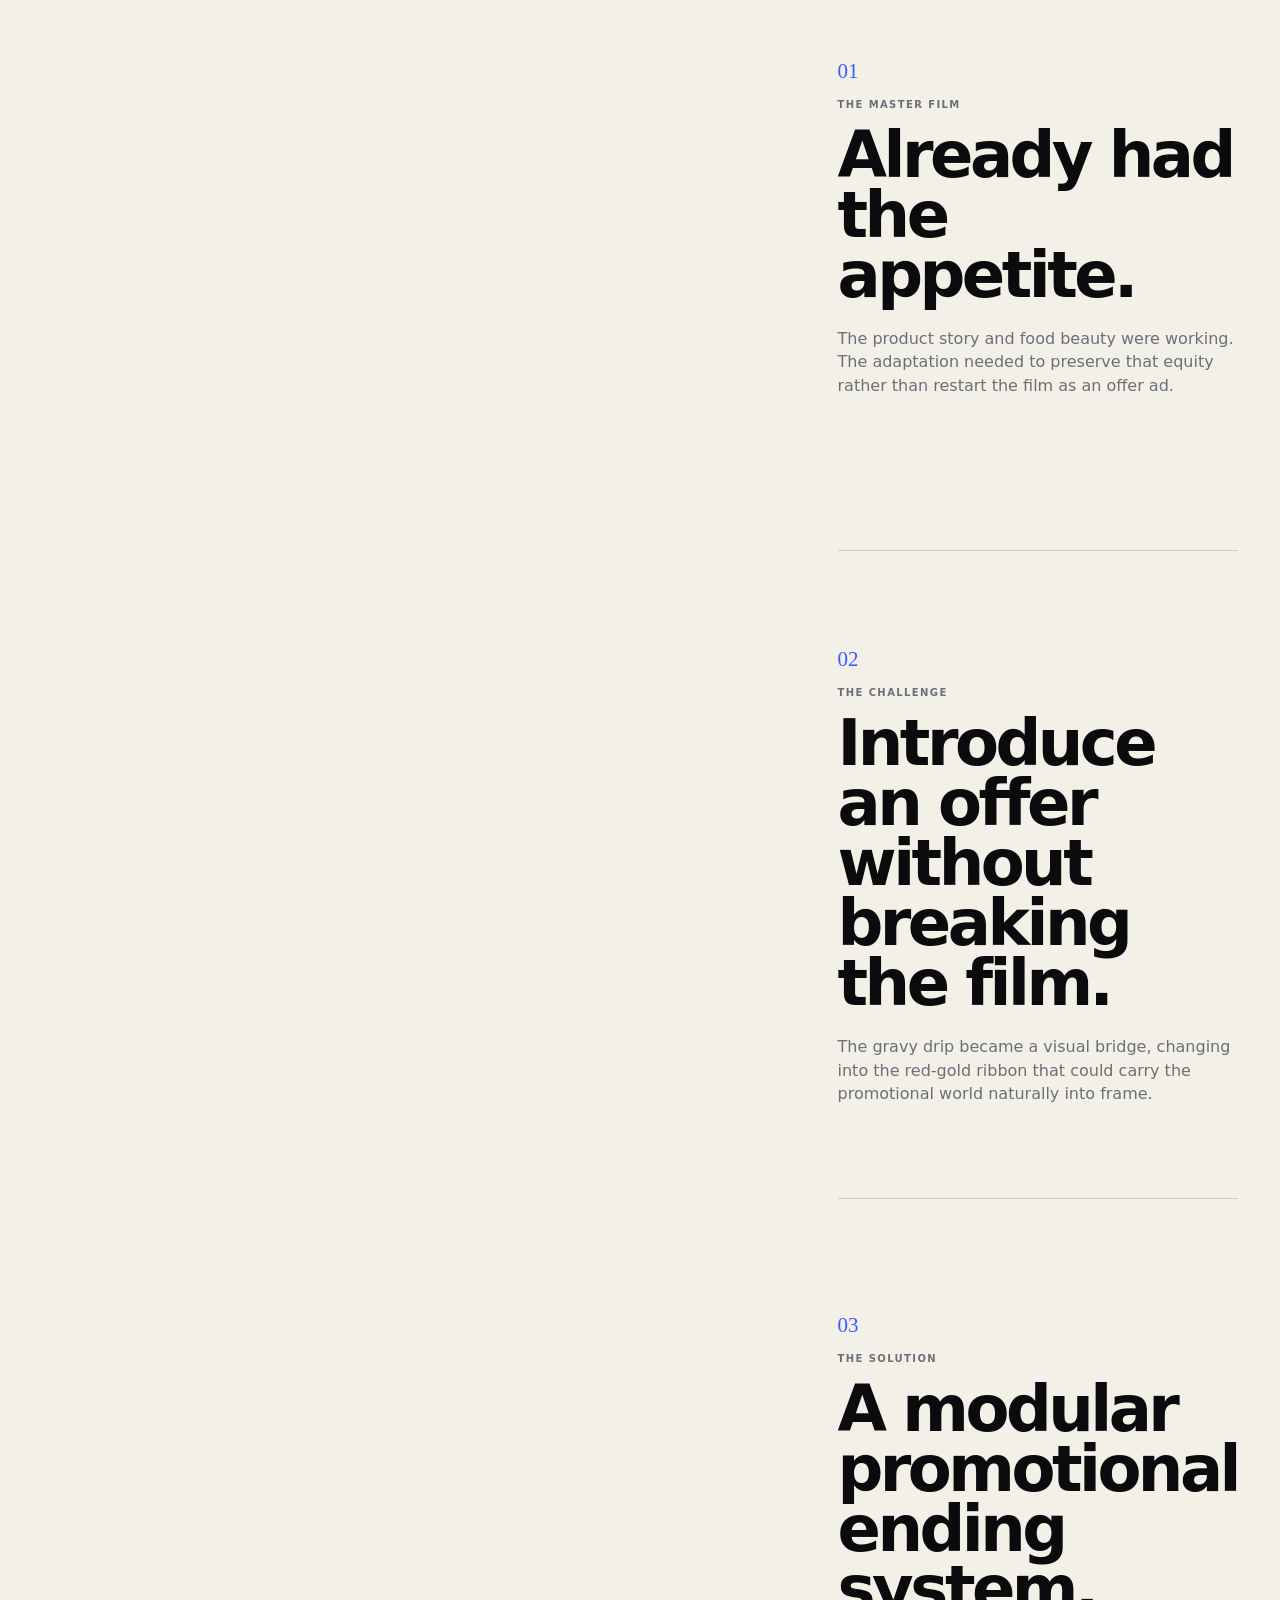
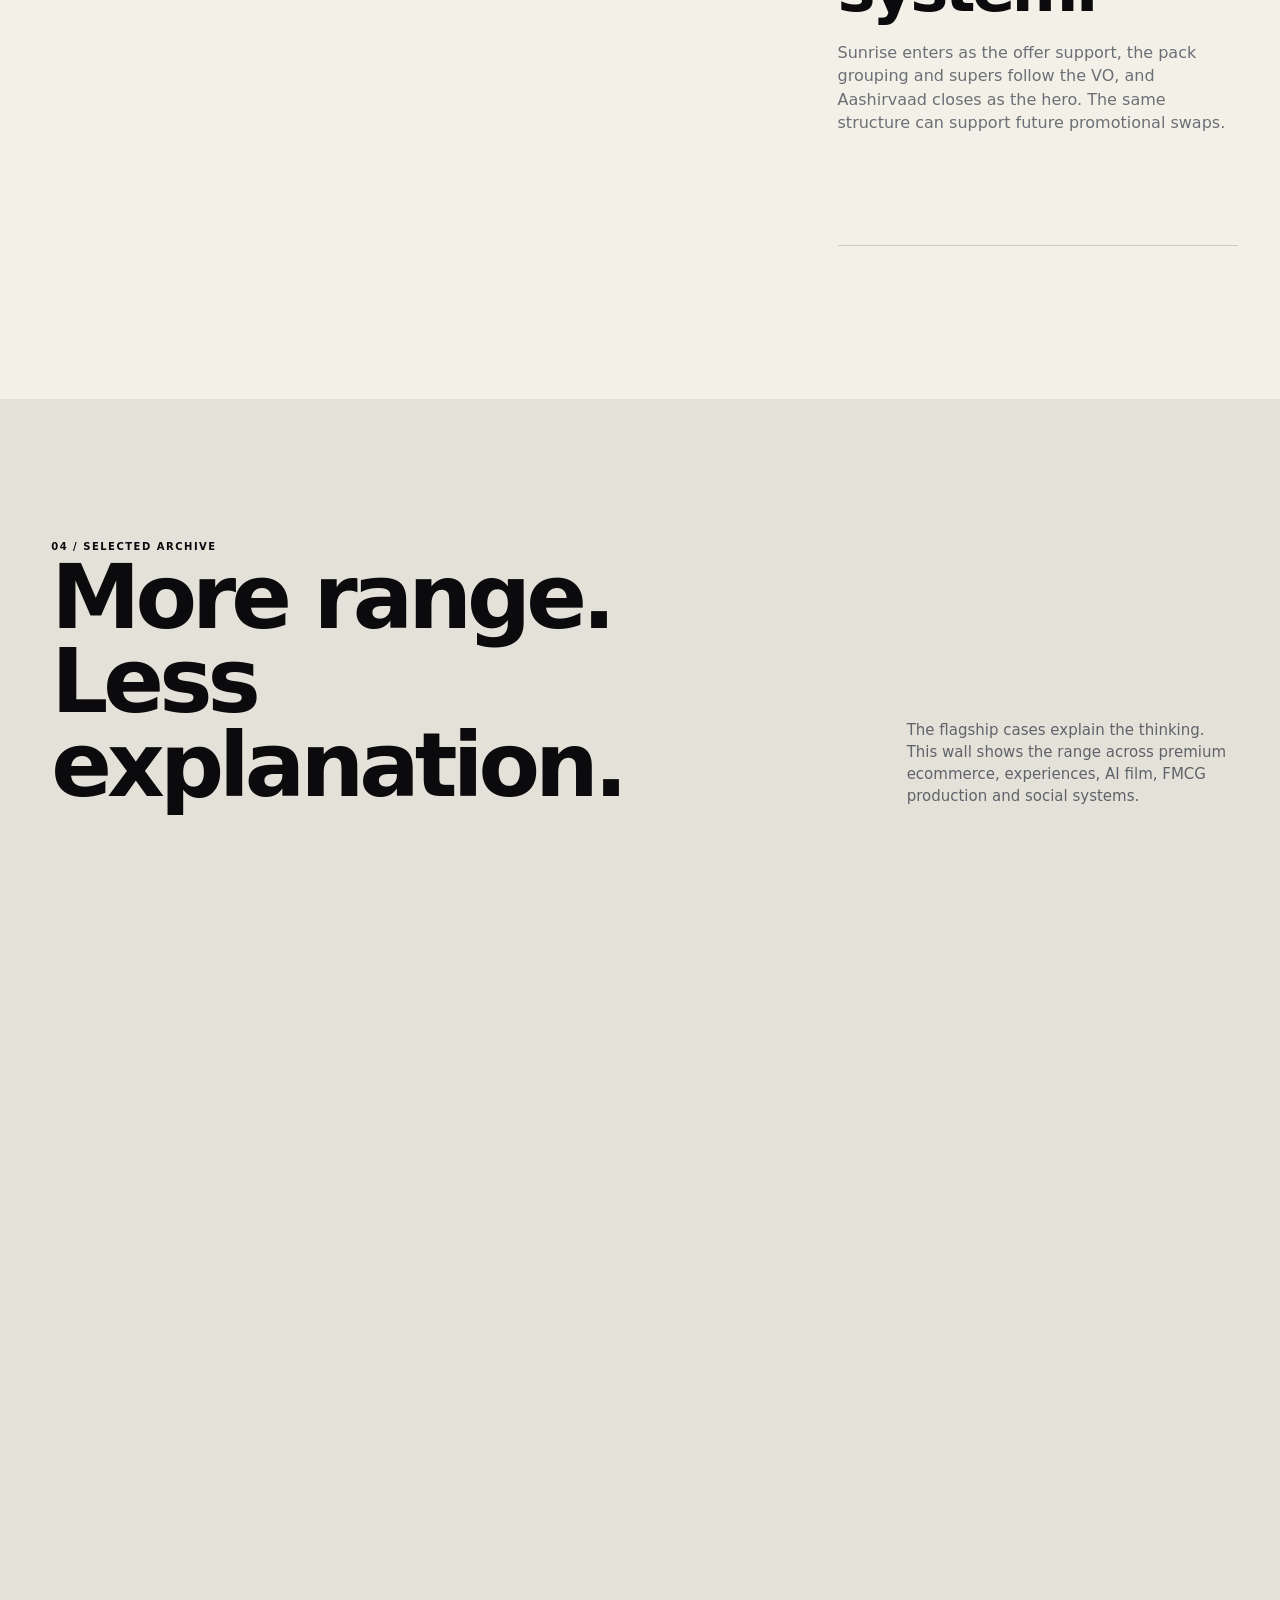
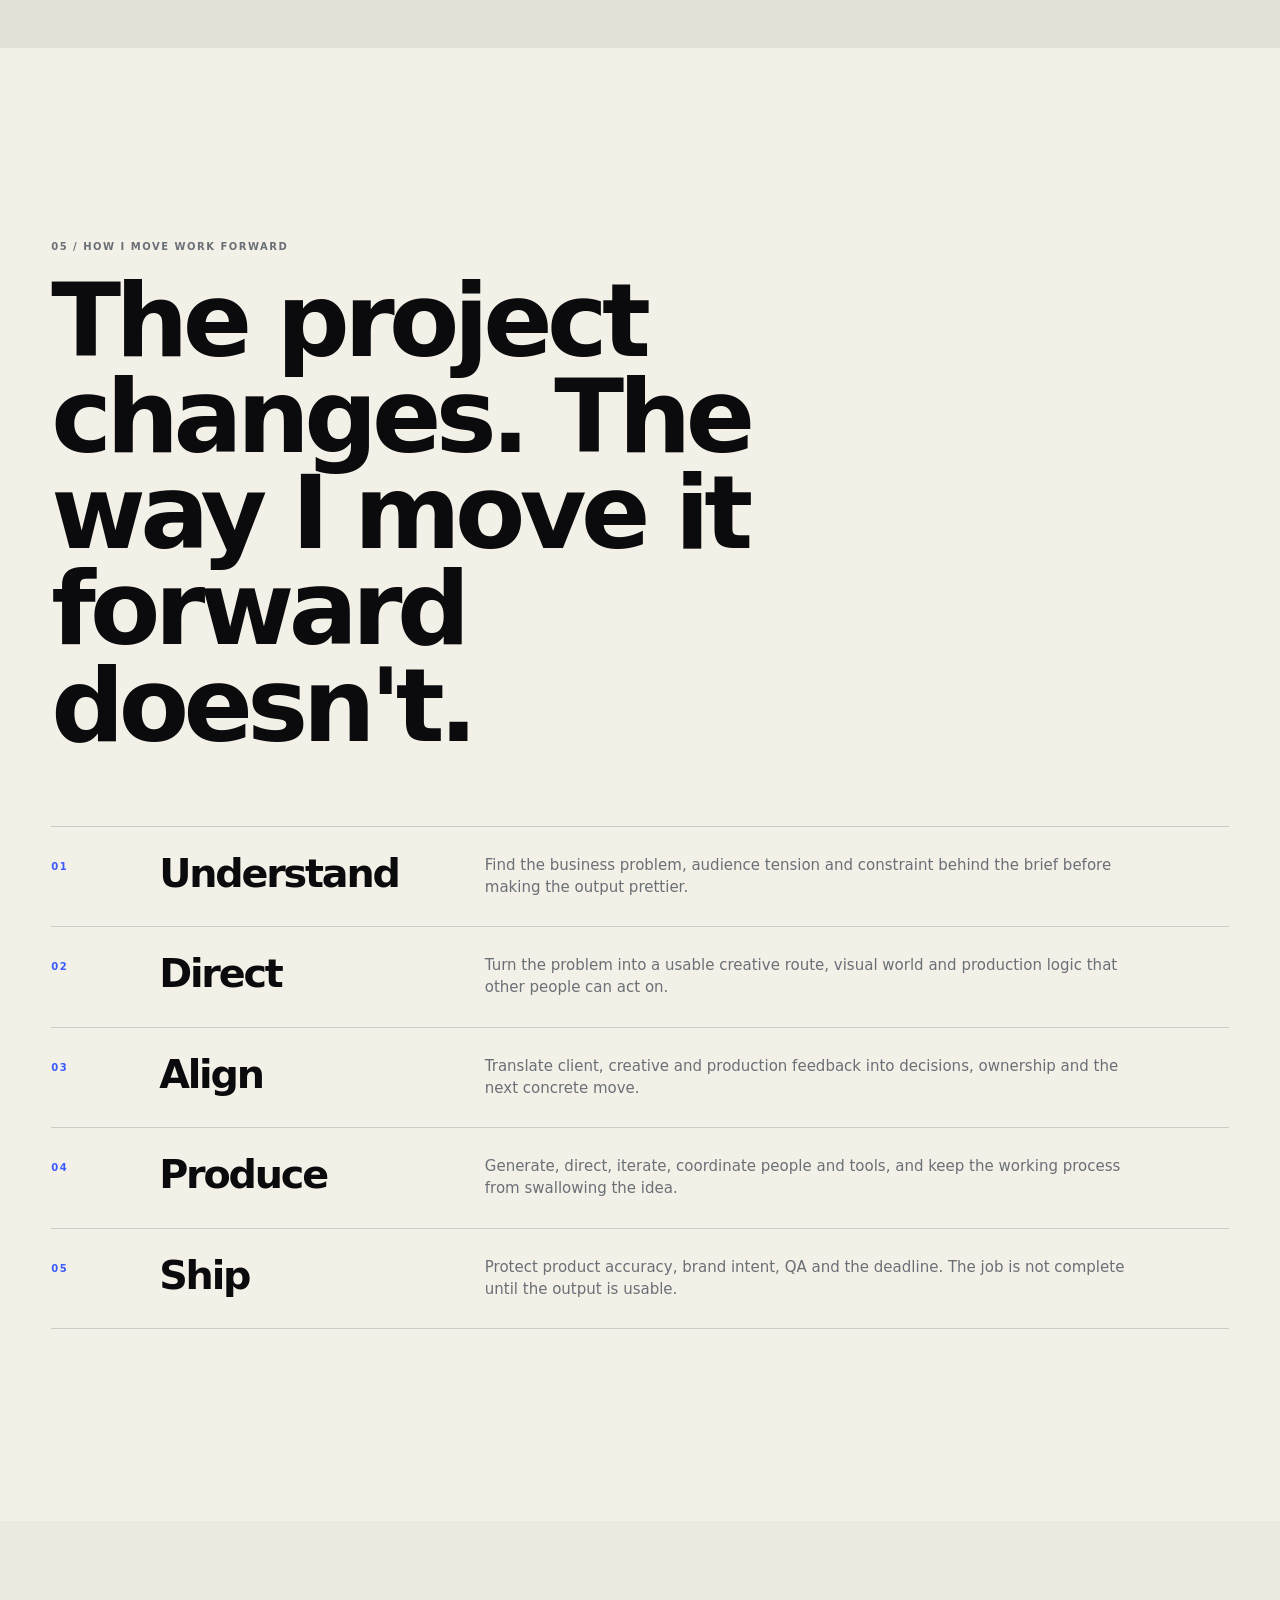
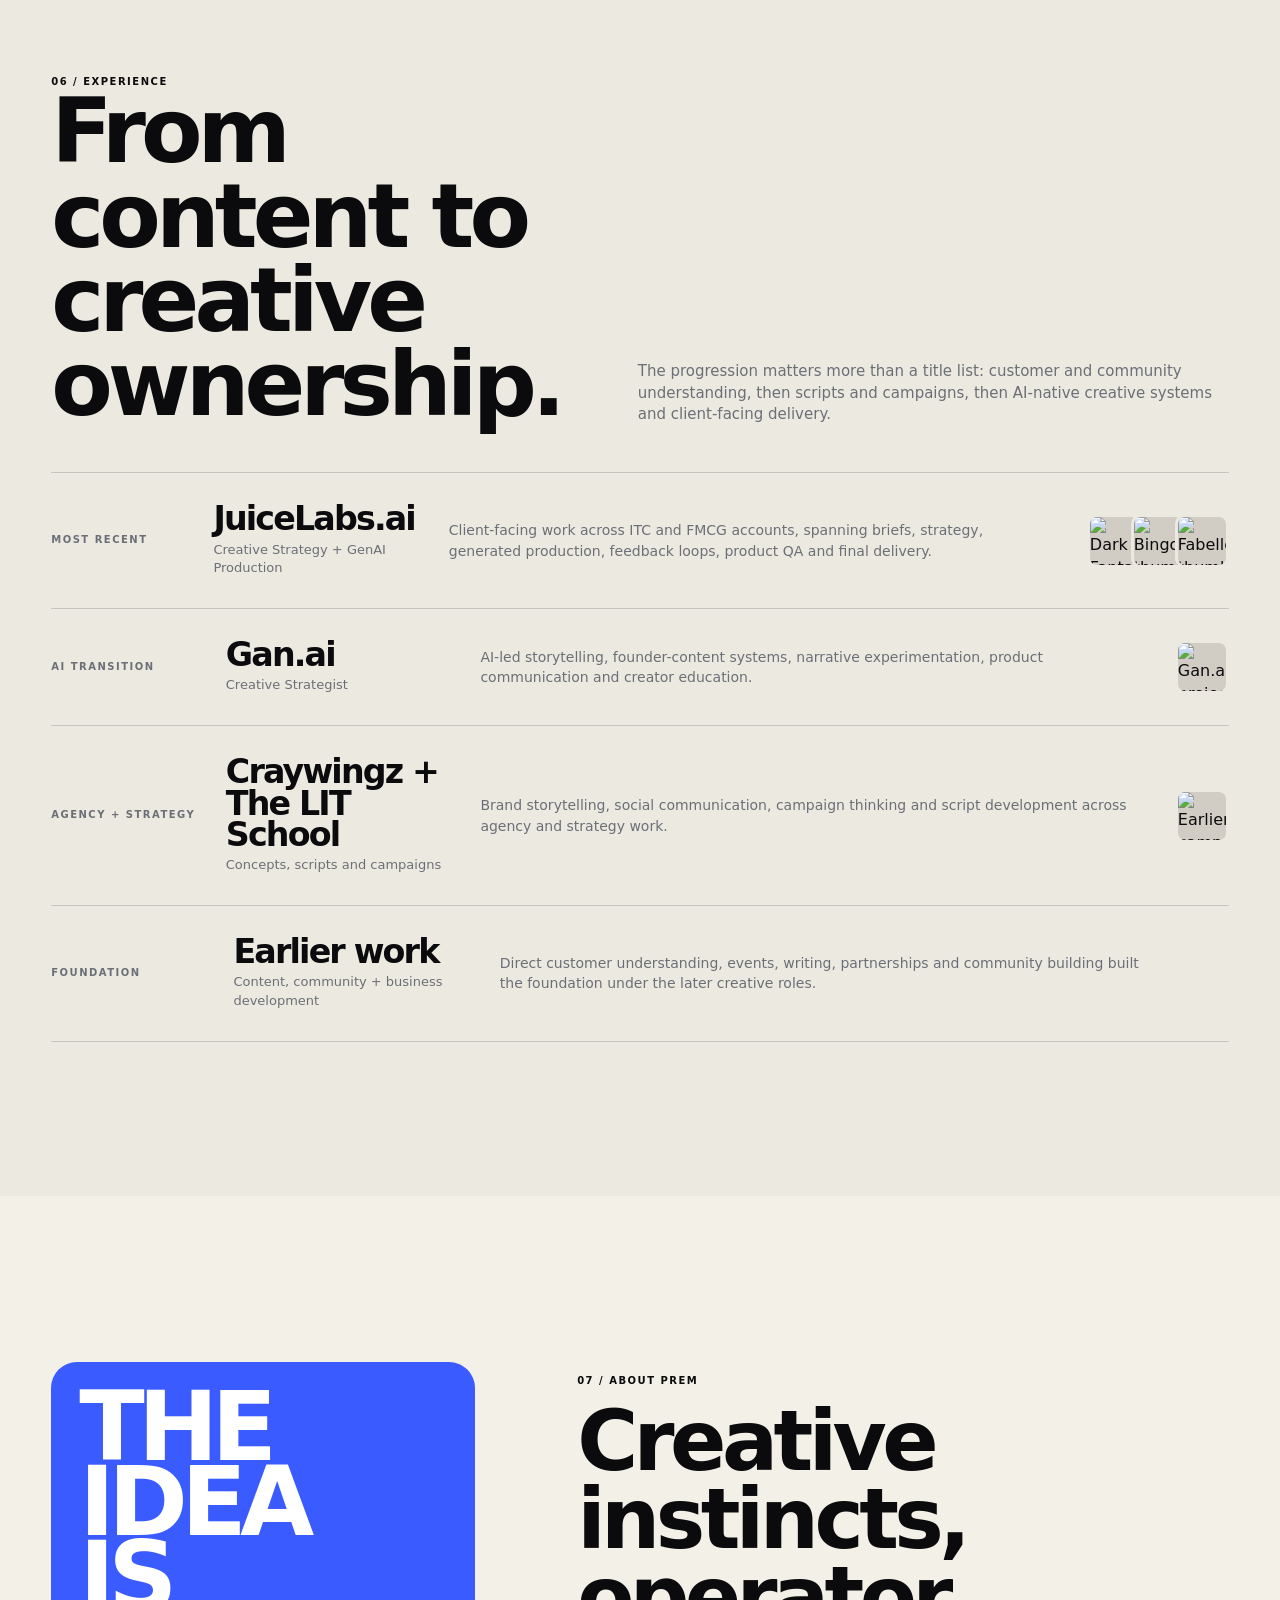
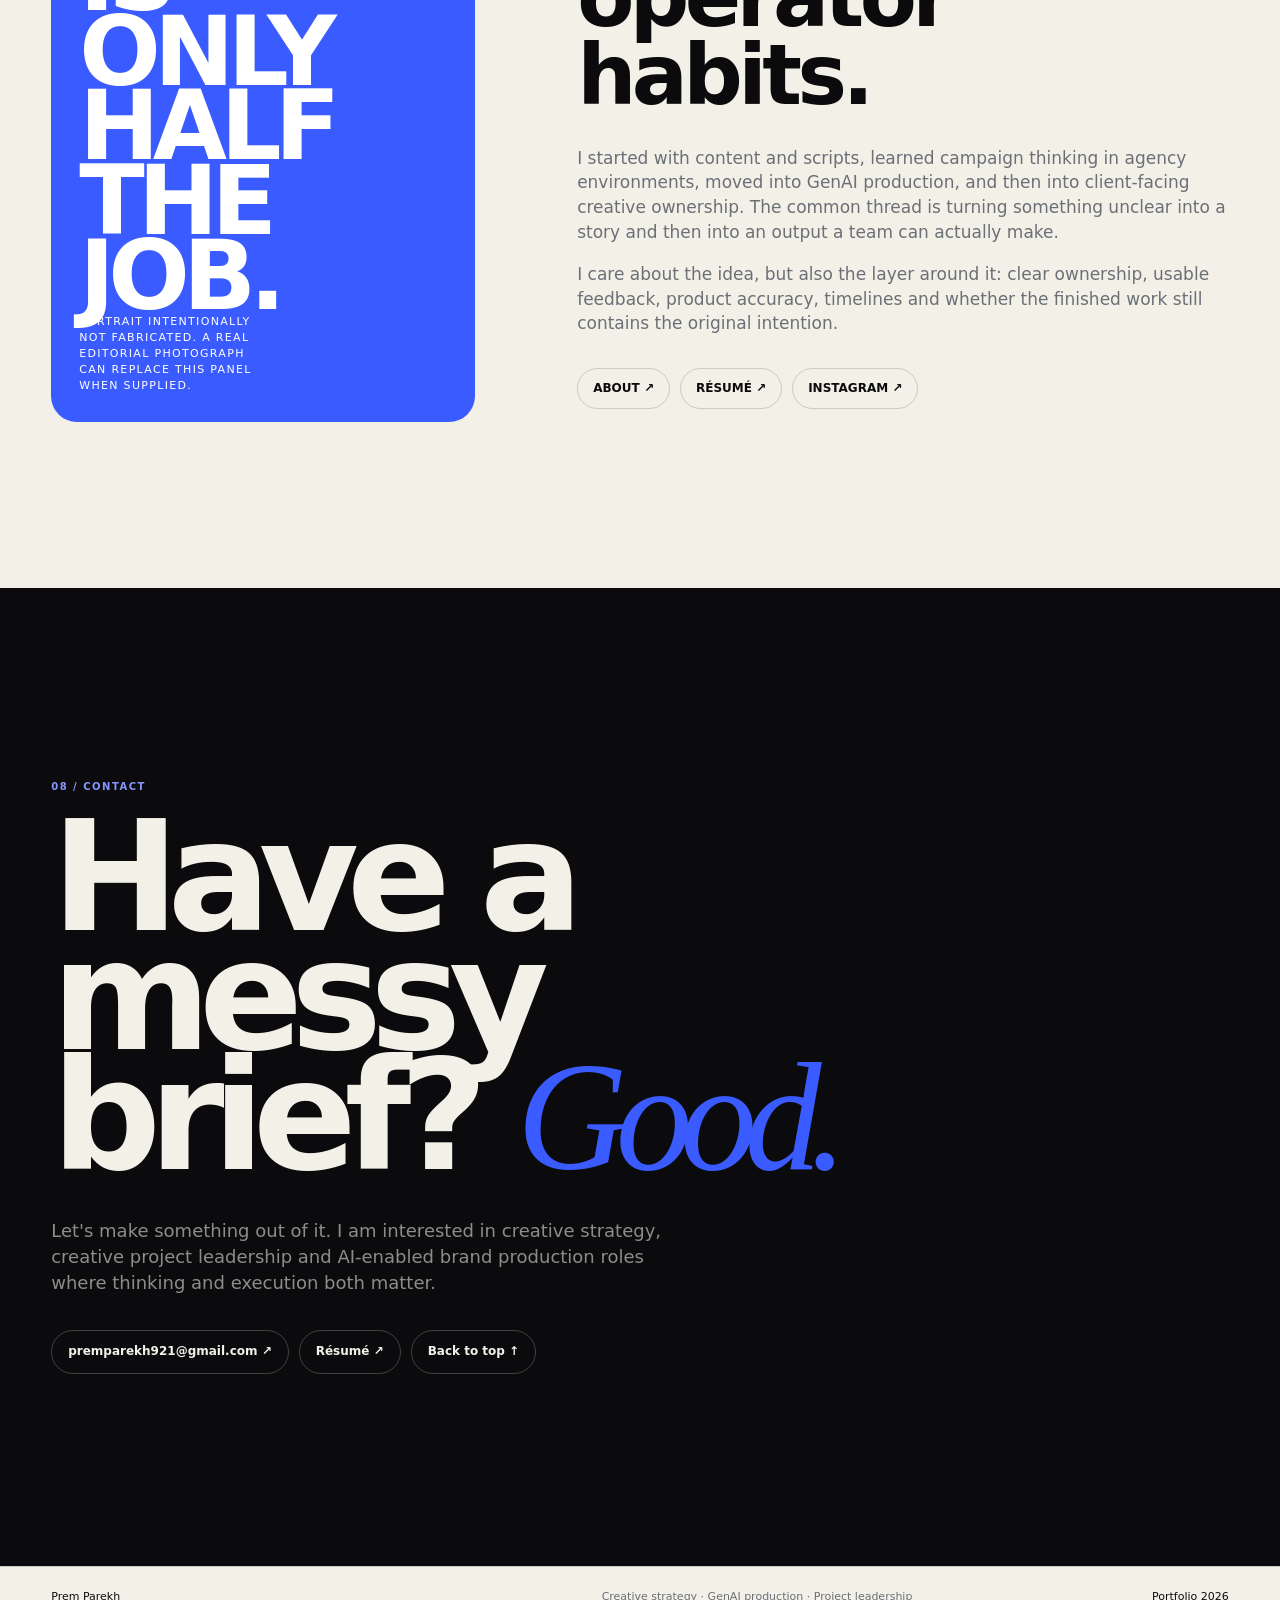
==== commit bc4d0b86: "Rebuild homepage around curated project assets and editorial motion system" ====
--- a/index.html
+++ b/index.html
@@ -4,202 +4,179 @@
 <meta charset="utf-8">
 <meta name="viewport" content="width=device-width,initial-scale=1">
 <meta name="description" content="Prem Parekh, creative strategist working across brand strategy, GenAI production and creative project leadership.">
+<meta name="theme-color" content="#F3F0E8">
 <title>Prem Parekh | Creative Strategy + GenAI Production</title>
-<link rel="stylesheet" href="styles.css">
+<link rel="stylesheet" href="home-v3.css">
 </head>
 <body>
-<header class="nav">
+<div class="micro-intro" aria-hidden="true"><div class="micro-intro-inner"><b>PREM PAREKH</b><span>CREATIVE STRATEGY / GENAI PRODUCTION</span></div></div>
+
+<header class="site-nav">
   <a class="brand" href="#top">PREM PAREKH</a>
-  <nav aria-label="Primary">
+  <nav class="nav-links" aria-label="Primary">
     <a href="#work">Work</a>
     <a href="#archive">Archive</a>
-    <a href="#career">Career</a>
+    <a href="#experience">Experience</a>
     <a href="#about">About</a>
   </nav>
   <a class="nav-cta" href="#contact">Let's talk</a>
+  <button class="menu-toggle" type="button" aria-label="Open menu" aria-expanded="false">MENU</button>
 </header>
+<div class="mobile-menu" aria-label="Mobile navigation">
+  <a href="#work">Work</a><a href="#archive">Archive</a><a href="#experience">Experience</a><a href="#about">About</a><a href="#contact">Contact</a>
+</div>
 
 <main id="top">
-<section class="hero">
-  <div class="hero-copy reveal">
-    <p class="eyebrow">CREATIVE STRATEGY / GENAI PRODUCTION / PROJECT LEADERSHIP</p>
-    <h1>I turn <em>messy briefs</em> into work people can see, understand and ship.</h1>
-    <p class="lede">I work between the idea and the finish: finding the real problem, shaping the creative route, generating and directing visuals, managing feedback, and protecting the final output.</p>
-    <div class="hero-actions">
-      <a class="button solid" href="#work">See selected work</a>
-      <a class="button ghost" href="#career">View career path</a>
+<section class="hero" aria-labelledby="hero-title">
+  <div class="hero-copy fade-up">
+    <p class="eyebrow">CREATIVE DIRECTION / STRATEGY / PROJECT LEADERSHIP / GENAI PRODUCTION</p>
+    <h1 id="hero-title">I turn <em>messy briefs</em> into work that ships.</h1>
+    <div class="hero-meta">
+      <p>I work between the idea and the finish, finding the real problem, shaping the route, directing and generating the visual world, managing feedback, and protecting what finally goes live.</p>
+      <a class="hero-down" href="#work">SELECTED WORK ↓</a>
     </div>
   </div>
 
-  <div class="hero-board" aria-label="Selected portfolio work">
-    <figure class="tile tile-a reveal-img">
-      <img data-drive="1ZelXgvLtUguFe-Me6suYg3udL1a-R-CM" alt="Sunfeast Dark Fantasy campaign frame">
-      <figcaption><b>Dark Fantasy</b><span>Strategy + amplification</span></figcaption>
+  <div class="hero-reel mask-reveal" aria-label="Selected portfolio work reel">
+    <div class="reel-dots" aria-hidden="true"><i></i><i></i><i></i><i></i></div>
+    <figure class="reel-frame active">
+      <img data-drive="1aqeMvq3rtYFCRPx2lf3LOZtUGw9OCTi_" alt="Sunfeast Dark Fantasy campaign reaction frame">
+      <figcaption class="reel-caption"><b>Dark Fantasy</b><span>Campaign / Strategy + Amplification</span></figcaption>
     </figure>
-    <figure class="tile tile-b reveal-img">
-      <img data-drive="1g-1VAVBaD-iq4WPNCFctRdqXX4oKEfEa" alt="Mapro range creative">
-      <figcaption><b>Mapro + Mazzaana</b><span>GenAI commerce system</span></figcaption>
+    <figure class="reel-frame">
+      <img data-drive="1xOmYlFUMm9FMNXNMuCIZJrHE8IFts-Zo" alt="Fabelle dark chocolate ecommerce banner">
+      <figcaption class="reel-caption"><b>Fabelle</b><span>Premium Commerce / GenAI Direction</span></figcaption>
     </figure>
-    <figure class="tile tile-c reveal-img">
-      <img data-drive="1PBKB6kEh3PEjBAgB9Wb-Ewe2SZ40q2W7" alt="Aashirvaad Soya Chunks promotional storyboard">
-      <figcaption><b>Aashirvaad × Sunrise</b><span>TVC adaptation system</span></figcaption>
+    <figure class="reel-frame">
+      <img data-drive="15AQJnx_1npAPOkCHIVbkIYiVErYJvWSq" alt="Tvara helmet film frame">
+      <figcaption class="reel-caption"><b>Tvara</b><span>AI Film / Product Storytelling</span></figcaption>
     </figure>
-    <figure class="tile tile-d reveal-img">
-      <img data-drive="12fOqO3rKVgrru8zaBS6rZKO8tjBN_hr4" alt="Bingo Mad Angles campaign concept">
-      <figcaption><b>Bingo! Mad Angles</b><span>Culture + campaign architecture</span></figcaption>
+    <figure class="reel-frame">
+      <img data-drive="1qAP6XcFF_afV8Vf71QihqDx3oSKJzndc" alt="Mapro strawberry jam ecommerce visual">
+      <figcaption class="reel-caption"><b>Mapro</b><span>Ecommerce / GenAI Production</span></figcaption>
     </figure>
   </div>
 </section>
 
-<section class="marquee" aria-hidden="true">
-  <div>STRATEGY • STORY • GENERATION • ART DIRECTION • ITERATION • QA • DELIVERY • STRATEGY • STORY • GENERATION • ART DIRECTION • ITERATION • QA • DELIVERY •</div>
-</section>
+<section class="chapter dark-fantasy" id="work">
+  <div class="chapter-head fade-up">
+    <div class="chapter-number">01</div>
+    <div><div class="chapter-kicker">SUNFEAST DARK FANTASY / JUICELABS.AI</div><h2>Making taste visible before trial.</h2></div>
+    <p>A consumer-perception problem translated into an amplification system built around visible pleasure, short-form hooks and creator thinking.<br><a class="case-link" href="dark-fantasy.html">VIEW CASE STUDY ↗</a></p>
+  </div>
 
-<section id="work" class="section intro">
-  <div class="section-label">01 / SELECTED WORK</div>
-  <div>
-    <h2>Four projects that show how I think and how I execute.</h2>
-    <p>Not a gallery of screens. Each case is here because it proves a different part of the job: strategy, scalable GenAI production, adaptive delivery, and culture-led campaign thinking.</p>
+  <figure class="df-cover mask-reveal">
+    <img data-drive="1aqeMvq3rtYFCRPx2lf3LOZtUGw9OCTi_" alt="Dark Fantasy campaign reaction frame">
+    <figcaption class="df-cover-note"><b>The product did not need a defence. It needed evidence of pleasure.</b><span>Strategy · Creative Direction · Amplification</span></figcaption>
+  </figure>
+
+  <div class="df-story">
+    <div class="df-visual mask-reveal" aria-live="polite">
+      <img class="active" data-drive="1aqeMvq3rtYFCRPx2lf3LOZtUGw9OCTi_" alt="Dark Fantasy reaction-led creative">
+      <img data-drive="1ob0HnX1eYU_lT3CRRz_8AZ34xItU2gEd" alt="Dark Fantasy product and copy execution">
+    </div>
+    <div class="df-steps">
+      <article class="df-step" data-image="0"><span>PERCEPTION</span><h3>“Dark” could suggest bitterness.</h3><p>The challenge was not awareness. It was the possibility that dark visual cues created the wrong expectation before someone even tried the product.</p></article>
+      <article class="df-step" data-image="1"><span>INSIGHT</span><h3>Do not defend the product.</h3><p>Repeating “not bitter” would keep the brand inside a negative frame. Human behaviour could communicate indulgence faster than a rational rebuttal.</p></article>
+      <article class="df-step" data-image="1"><span>IDEA</span><h3>Make pleasure visible.</h3><p>Reaction-first hooks, curiosity and product payoff turned the strategic thought into an amplification system instead of one isolated post.</p></article>
+    </div>
   </div>
 </section>
 
-<article class="project dark" id="dark-fantasy">
-  <div class="project-head">
-    <div class="project-index">01</div>
-    <div>
-      <p class="eyebrow">SUNFEAST DARK FANTASY / JUICELABS.AI</p>
-      <h2>Making taste visible before trial.</h2>
+<section class="chapter bingo" id="bingo">
+  <div class="chapter-head fade-up">
+    <div class="chapter-number">02</div>
+    <div><div class="chapter-kicker">BINGO! MAD ANGLES / JUICELABS.AI</div><h2>Making a snack behave like fan culture.</h2></div>
+    <p>A social-first campaign system built around rivalry, reactive behaviour, participation and the product's own visual code.<br><a class="case-link" href="bingo.html">VIEW CASE STUDY ↗</a></p>
+  </div>
+
+  <div class="bingo-collage">
+    <div class="bingo-word" aria-hidden="true">MAD<br>ANGLES</div>
+    <div class="bingo-copy fade-up"><div class="section-kicker">CULTURE, NOT DECORATION</div><h3>Be inside the behaviour.</h3><p>The point was not to put football graphics on a snack brand. It was to give the brand a recognisable role in the way fans already argue, react and participate.</p></div>
+    <figure class="bingo-card one mask-reveal" data-parallax="3.5"><img data-drive="11vvzaAvC9twRUaU4PH5g-ruruOXdnI87" data-size="w1400" alt="Bingo Combo Confession Booth concept"></figure>
+    <figure class="bingo-card two mask-reveal" data-parallax="-4"><img data-drive="1mbWIjMl0vI8WCX0jhCuXVVhgev0DKQAZ" data-size="w1400" alt="Bingo Yeh Kya Combo Hai concept"></figure>
+  </div>
+
+  <div class="bingo-signals fade-up">
+    <div><b>01 / OBSERVATION</b><p>Fans already organise into tribes, comments, memes and rivalries.</p></div>
+    <div><b>02 / BRAND BEHAVIOUR</b><p>Do not pretend to be the fan. Fuel the argument and keep it moving.</p></div>
+    <div><b>03 / SYSTEM</b><p>Reactive formats, participation mechanics, creator behaviour and a triangle visual code.</p></div>
+  </div>
+</section>
+
+<section class="chapter aashirvaad" id="aashirvaad">
+  <div class="chapter-head fade-up">
+    <div class="chapter-number">03</div>
+    <div><div class="chapter-kicker">AASHIRVAAD SOYA CHUNKS × SUNRISE / JUICELABS.AI</div><h2>Turning one TVC into a reusable promo system.</h2></div>
+    <p>A 15-second adaptation where motion, pack hierarchy, VO, text and the offer had to keep changing without breaking the underlying film.<br><a class="case-link" href="aashirvaad.html">VIEW CASE STUDY ↗</a></p>
+  </div>
+
+  <div class="aash-scrolly">
+    <div class="aash-media mask-reveal">
+      <img class="active" data-drive="1MX8O_usLnZtTRaBSsR4_fkPgimLmMrML" alt="Aashirvaad Soya Chunks food beauty frame at 4.5 seconds">
+      <img data-drive="1rxI46wiPmDj8gJyXse5sfUqPEj-8Nifl" alt="Aashirvaad red ribbon transition frame at 7.6 seconds">
+      <img data-drive="1bgjUXGm__1gKXk9st4oVPN6g5GK0VWQq" alt="Aashirvaad and Sunrise final promotional offer frame at 12.7 seconds">
     </div>
-    <p class="project-summary">A consumer-perception problem translated into an amplification system built around visible pleasure, social hooks and creator thinking.</p>
-  </div>
-  <div class="project-media media-dark">
-    <figure class="media-main reveal-img"><img data-drive="1ZelXgvLtUguFe-Me6suYg3udL1a-R-CM" alt="Dark Fantasy product end frame"></figure>
-    <figure class="media-small reveal-img"><img data-drive="1n56JCS5JhWM9lzmpS9JsjQ81TzTF4066" alt="Dark Fantasy reaction-led execution"></figure>
-    <figure class="media-small reveal-img"><img data-drive="1Y-Ea18v_VZutBNQLYxPTzctenwYXDk9u" alt="Dark Fantasy cookie crack visual"></figure>
-  </div>
-  <div class="case-grid">
-    <div class="case-card"><span>THE PROBLEM</span><p>Dark cues could imply bitterness before trial. Repeating "not bitter" would keep the brand trapped inside the wrong frame.</p></div>
-    <div class="case-card accent-card"><span>THE MOVE</span><p>Do not argue with the perception. Make pleasure visible enough that the audience understands the taste before the explanation arrives.</p></div>
-    <div class="case-card"><span>MY ROLE</span><p>Strategy, consumer-barrier translation, amplification routes, social hooks, creator thinking and execution development.</p></div>
-  </div>
-  <div class="case-story">
-    <div class="story-title">How the thinking moved</div>
-    <div class="story-flow">
-      <div><b>01</b><strong>Barrier</strong><p>Dark visual language can read as intense or bitter.</p></div><i>→</i>
-      <div><b>02</b><strong>Behaviour</strong><p>Human reactions communicate taste faster than a rational defence.</p></div><i>→</i>
-      <div><b>03</b><strong>System</strong><p>Reaction-first hooks, curiosity, creator formats and product payoff.</p></div>
+    <div class="aash-steps">
+      <article class="aash-step" data-image="0"><b>01</b><span>THE MASTER FILM</span><h3>Already had the appetite.</h3><p>The product story and food beauty were working. The adaptation needed to preserve that equity rather than restart the film as an offer ad.</p></article>
+      <article class="aash-step" data-image="1"><b>02</b><span>THE CHALLENGE</span><h3>Introduce an offer without breaking the film.</h3><p>The gravy drip became a visual bridge, changing into the red-gold ribbon that could carry the promotional world naturally into frame.</p></article>
+      <article class="aash-step" data-image="2"><b>03</b><span>THE SOLUTION</span><h3>A modular promotional ending system.</h3><p>Sunrise enters as the offer support, the pack grouping and supers follow the VO, and Aashirvaad closes as the hero. The same structure can support future promotional swaps.</p></article>
     </div>
   </div>
-  <div class="boundary"><b>Boundary:</b> I am not claiming authorship of the master TVC or unverified campaign performance numbers. This case focuses on the amplification work around the campaign.</div>
-</article>
-
-<article class="project mapro" id="mapro">
-  <div class="project-head">
-    <div class="project-index">02</div>
-    <div><p class="eyebrow">MAPRO + MAZZAANA / JUICELABS.AI</p><h2>Building a GenAI content engine, not one-off images.</h2></div>
-    <p class="project-summary">A multi-SKU ecommerce production system across jams and chocolate products, built through generated imagery, product accuracy and repeated iteration.</p>
-  </div>
-  <div class="mapro-collage">
-    <figure class="wide reveal-img"><img data-drive="1g-1VAVBaD-iq4WPNCFctRdqXX4oKEfEa" alt="Mapro range banner"></figure>
-    <figure class="reveal-img"><img data-drive="1m-SQkOwfZQ0yAsmPEd-xXKXf-txPNXf0" alt="Mapro Whole Strawberry Jam creative"></figure>
-    <figure class="reveal-img"><img data-drive="14124xiAbyxgvWpVTWeXlvuEsiiaO0T4z" alt="Mazzaana Chocolate Almond Dates creative"></figure>
-    <figure class="reveal-img"><img data-drive="1_q7KneuHdbLXZiSa4EAyZfJgh9HI_INO" alt="Mazzaana Chocolate Paan creative"></figure>
-  </div>
-  <div class="case-grid four">
-    <div class="case-card"><span>01 / HERO</span><p>Product recognition first. The generated world supports the pack instead of competing with it.</p></div>
-    <div class="case-card"><span>02 / PROOF</span><p>Translate ingredients, benefits, nutrition and pack information into useful ecommerce communication.</p></div>
-    <div class="case-card"><span>03 / DESIRE</span><p>Show texture, chunks, usage and serving moments so the product feels tangible before purchase.</p></div>
-    <div class="case-card accent-card"><span>04 / SYSTEM</span><p>Repeat the logic across different SKUs without restarting the creative process from zero.</p></div>
-  </div>
-  <div class="split-copy">
-    <div><p class="eyebrow">MY ROLE</p><h3>Hands-on GenAI production at scale.</h3></div>
-    <div><p>Generated product heroes and lifestyle frames, adapted the visual system across SKUs, handled feedback loops, and protected pack fidelity and product accuracy while multiple projects were moving in parallel.</p><p class="note">Generated visuals are shown as generated production work, not as hand-designed photography or manual illustration.</p></div>
-  </div>
-</article>
-
-<article class="project aash" id="aashirvaad">
-  <div class="project-head">
-    <div class="project-index">03</div>
-    <div><p class="eyebrow">AASHIRVAAD SOYA CHUNKS × SUNRISE / JUICELABS.AI</p><h2>Turning one TVC into a reusable promo system.</h2></div>
-    <p class="project-summary">A 15-second adaptation that had to stay coherent while pack details, VO, motion, background, jingle and text direction evolved.</p>
-  </div>
-  <div class="aash-strip">
-    <figure class="reveal-img"><img data-drive="17S3UYicuaefXSWv2rdUUl5aFY-v36j9v" alt="Aashirvaad food beauty frame"></figure>
-    <figure class="reveal-img"><img data-drive="1afHVXJepjTv3Rer5lXbxCfdAciRJg4mf" alt="Aashirvaad gravy and ribbon transition"></figure>
-    <figure class="reveal-img"><img data-drive="1PBKB6kEh3PEjBAgB9Wb-Ewe2SZ40q2W7" alt="Aashirvaad offer reveal"></figure>
-    <figure class="reveal-img"><img data-drive="1WNDpfMXCWThMlIBHy2iN8zYm-lzUHIl9" alt="Aashirvaad promotional pack grouping"></figure>
-  </div>
-  <div class="case-story">
-    <div class="story-title">The transition became the system</div>
-    <div class="story-flow">
-      <div><b>01</b><strong>Food world</strong><p>Retain the existing soya and curry story.</p></div><i>→</i>
-      <div><b>02</b><strong>Bridge</strong><p>Let the gravy drip evolve into a red-gold ribbon.</p></div><i>→</i>
-      <div><b>03</b><strong>Promo</strong><p>Reveal Sunrise, stage the offer, then return Aashirvaad to hero status.</p></div>
-    </div>
-  </div>
-  <div class="case-grid">
-    <div class="case-card"><span>WHAT CHANGED</span><p>Storyboard alignment, dummy VO, background direction, pack configuration, 5g accuracy, animation routes, Bengali VO timing, jingle and SFX hierarchy.</p></div>
-    <div class="case-card accent-card"><span>WHAT I HANDLED</span><p>Asset regeneration, pack corrections, motion exploration, VO-text sync, feedback translation, rework management and final-delivery discipline.</p></div>
-    <div class="case-card"><span>WHAT IT PROVES</span><p>Adaptive production leadership and modular thinking under changing requirements, without turning iteration into chaos.</p></div>
-  </div>
-</article>
-
-<article class="project bingo" id="bingo">
-  <div class="project-head">
-    <div class="project-index">04</div>
-    <div><p class="eyebrow">BINGO! MAD ANGLES / JUICELABS.AI</p><h2>Making a snack behave like fan culture.</h2></div>
-    <p class="project-summary">A FIFA content strategy built around rivalry, reactive moments, fan-page behaviour, UGC and a recognisable product-shape visual code.</p>
-  </div>
-  <div class="bingo-grid">
-    <figure class="hero-bingo reveal-img"><img data-drive="12fOqO3rKVgrru8zaBS6rZKO8tjBN_hr4" alt="Bingo Mad Angles hero campaign concept"></figure>
-    <figure class="reveal-img"><img data-drive="1zKRK00S4cd6yuA-cRkZ6m4P_cBSppsey" alt="Bingo combo confession booth concept"></figure>
-    <figure class="reveal-img"><img data-drive="1--X-NWX3FCDXXb9ncF4MZ4g1ZVEp7RsT" alt="Bingo Yeh Kya Combo Hai concept"></figure>
-    <figure class="reveal-img"><img data-drive="1xu5dOlqkkGSdEfztr91X8hF0MVqQe4if" alt="Bingo UGC participation engine"></figure>
-  </div>
-  <div class="case-grid">
-    <div class="case-card"><span>OBSERVATION</span><p>Football culture already belongs to fans, creators, memes, group chats and rivalries. A brand can look topical and still feel outside the culture.</p></div>
-    <div class="case-card accent-card"><span>BRAND BEHAVIOUR</span><p>Do not pretend to be the fan. Be the chaotic-neutral friend who fuels the argument and keeps the conversation moving.</p></div>
-    <div class="case-card"><span>MY ROLE</span><p>Cultural and platform research, campaign territories, repeatable content architecture, participation mechanics and pitch narrative.</p></div>
-  </div>
-</article>
-
-<section id="archive" class="section archive-intro">
-  <div class="section-label">02 / VISUAL ARCHIVE</div>
-  <div><h2>More range, less explanation.</h2><p>These projects support the main story without competing with the four flagship cases.</p></div>
-</section>
-<section class="archive-grid">
-  <article class="archive-card large reveal"><img data-drive="1ugJZabOfZxPe34TY_XFSiKrxmbQ-G5lr" alt="Fabelle premium website banner"><div><span>FABELLE</span><h3>Luxury ecommerce banners</h3><p>Reference study, GenAI generation, composition, responsive adaptation, feedback iteration and final delivery.</p></div></article>
-  <article class="archive-card reveal"><img data-drive="1XN8t58GQK44cECtJJhTymeGUn447TAxq" alt="Fabelle and Sunbean pairing event creative"><div><span>FABELLE × SUNBEAN</span><h3>Experience-first conversion</h3><p>BOFU carousel moving from premium sensory promise to booking action.</p></div></article>
-  <article class="archive-card reveal"><img data-drive="1q6yLAmmY9ilWSNuNbmD0Z_eAiAEAk-uV" alt="ITC gifting banner"><div><span>ITC GIFTING</span><h3>Cross-category visual system</h3><p>Food, fragrance, gifting and enquiry-led communication across responsive formats.</p></div></article>
-  <article class="archive-card reveal"><img data-drive="1xRwo5bvhf9tJtLCjHKpkIylRg-y9_4fz" alt="Tvara AI film still"><div><span>TVARA</span><h3>AI product-film exploration</h3><p>Story-led product visuals with an emphasis on helmet fidelity and continuity.</p></div></article>
-  <article class="archive-card large reveal"><img data-drive="1Og8xLz9utmHzsm2MnwI2VM5JKtjyhY3t" alt="Gan.ai Summercool project still"><div><span>GAN.AI</span><h3>Early GenAI storytelling systems</h3><p>Creative strategy across founder content, narrative experimentation, product storytelling and creator education.</p></div></article>
-  <article class="archive-card reveal"><img data-drive="1EnSglgjiLkQ1C1Am5T82dQSMlaxb0Vv2" alt="Ultra Mintz social strategy"><div><span>ULTRA MINTZ</span><h3>Social IP architecture</h3><p>Positioning and repeatable social formats around mint as a finishing-touch behaviour.</p></div></article>
-  <article class="archive-card reveal"><img data-drive="1HgOzsfoKXIJWU1byKT_qvPciEkA78dsz" alt="Aashirvaad RTC Chapati communication brief"><div><span>SCRIPT DEVELOPMENT</span><h3>Aashirvaad RTC Chapati, Kerala</h3><p>Ideation and scripting only. Final production was outside my scope.</p></div></article>
-  <article class="archive-card reveal"><img data-drive="1N49c8pKC9CSWlqnYHZC-RtD8v6LrUYnF" alt="Earlier Shivalik campaign work"><div><span>PRE-GAN</span><h3>Concept + campaign foundations</h3><p>Scripts, campaign concepts, social systems, community and brand storytelling.</p></div></article>
 </section>
 
-<section id="career" class="section career-intro">
-  <div class="section-label">03 / CAREER PATH</div>
-  <div><h2>From content and community to AI-native creative systems.</h2><p>The through-line is not a tool. It is learning to turn ambiguity into a clear story, then into work a team can actually produce.</p></div>
-</section>
-<section class="timeline">
-  <div class="timeline-row reveal"><span class="phase">CURRENT CHAPTER</span><div><h3>JuiceLabs.ai</h3><p>Creative strategy + GenAI production</p></div><p>Client-facing work across ITC and FMCG accounts, spanning briefs, strategy, generated visual production, feedback loops, product QA and delivery.</p></div>
-  <div class="timeline-row reveal"><span class="phase">AI TRANSITION</span><div><h3>Gan.ai</h3><p>Creative Strategist</p></div><p>AI-led storytelling, founder-content systems, narrative experiments, product communication and creator education.</p></div>
-  <div class="timeline-row reveal"><span class="phase">AGENCY + STRATEGY</span><div><h3>Craywingz + The LIT School</h3><p>Concepts, scripts and campaigns</p></div><p>Brand storytelling, social communication, campaign thinking and script development.</p></div>
-  <div class="timeline-row reveal"><span class="phase">FOUNDATION</span><div><h3>Earlier work</h3><p>Content, community and business development</p></div><p>Direct customer understanding, events, writing, partnerships and community building.</p></div>
+<section class="archive" id="archive">
+  <div class="archive-head fade-up">
+    <div><div class="section-kicker">04 / SELECTED ARCHIVE</div><h2>More range. Less explanation.</h2></div>
+    <p>The flagship cases explain the thinking. This wall shows the range across premium ecommerce, experiences, AI film, FMCG production and social systems.</p>
+  </div>
+
+  <div class="archive-grid">
+    <a class="archive-card fabelle mask-reveal" href="archive.html#fabelle-web"><img data-drive="1xOmYlFUMm9FMNXNMuCIZJrHE8IFts-Zo" alt="Fabelle dark indulgence website banner"><div class="archive-meta"><div><h3>Fabelle</h3><p>Luxury ecommerce · GenAI direction</p></div><span class="view">VIEW ↗</span></div></a>
+    <a class="archive-card tvara mask-reveal" href="archive.html#tvara"><img data-drive="15AQJnx_1npAPOkCHIVbkIYiVErYJvWSq" alt="Tvara helmet memory film frame"><div class="archive-meta"><div><h3>Tvara</h3><p>AI film · Product fidelity</p></div><span class="view">VIEW ↗</span></div></a>
+    <a class="archive-card mapro mask-reveal" href="mapro.html"><img data-drive="1qAP6XcFF_afV8Vf71QihqDx3oSKJzndc" alt="Mapro strawberry jam ecommerce visual"><div class="archive-meta"><div><h3>Mapro</h3><p>GenAI FMCG commerce</p></div><span class="view">CASE ↗</span></div></a>
+    <a class="archive-card sunbean mask-reveal" href="archive.html#sunbean"><img data-drive="1A7q4Eqzk8QKKXlSvUNtXOJ4MTO4SXlvx" alt="Fabelle and Sunbean chocolate and coffee pairing experience"><div class="archive-meta"><div><h3>Fabelle × Sunbean</h3><p>Premium experience · BOFU conversion</p></div><span class="view">VIEW ↗</span></div></a>
+    <a class="archive-card gifting mask-reveal" href="archive.html#gifting"><img data-drive="1TFbVhw1BIAjQZ1sf8jIBi6iF4GSsC6gQ" alt="Fabelle masterclass gifting banner"><div class="archive-meta"><div><h3>ITC Gifting</h3><p>Cross-category visual systems</p></div><span class="view">VIEW ↗</span></div></a>
+    <a class="archive-card mazaana mask-reveal" href="mapro.html"><img data-drive="1DZn8m_l41QRv--VOkjHkjhmcuxpxvNsL" alt="Mazzaana Chocolate Paan ecommerce visual"><div class="archive-meta"><div><h3>Mazzaana</h3><p>Product storytelling · GenAI</p></div><span class="view">CASE ↗</span></div></a>
+    <a class="archive-card ultra mask-reveal" href="archive.html#ultra"><img data-drive="13d4WrgNVR9K5r9wFirPnu1v3oVAd35ts" alt="Ultra Mintz campaign visual"><div class="archive-meta"><div><h3>Ultra Mintz</h3><p>Positioning · Social IP architecture</p></div><span class="view">VIEW ↗</span></div></a>
+    <a class="archive-card tvara-ride mask-reveal" href="archive.html#tvara"><img data-drive="1opUQuT45WLva5JfbNTeh1mSsawXv_JwX" alt="Tvara first ride film frame"><div class="archive-meta"><div><h3>Tvara / First Ride</h3><p>Story-led AI film exploration</p></div><span class="view">VIEW ↗</span></div></a>
+  </div>
 </section>
 
-<section id="about" class="about">
-  <div class="about-mark" aria-hidden="true"><span>P</span><span>P</span></div>
-  <div><p class="eyebrow">ABOUT</p><h2>Creative instincts, operator habits.</h2><p>I started with content and scripts, learned campaign thinking in agency environments, moved into GenAI production, and then into client-facing creative ownership.</p><p>I care about the idea, but also the layer around it: clear ownership, usable feedback, product accuracy, timelines and whether the final output still contains the original intention.</p><div class="skill-line"><span>Strategy</span><span>Story</span><span>GenAI</span><span>Art direction</span><span>Production</span><span>QA</span></div></div>
+<section class="process" id="process">
+  <div class="process-intro fade-up"><div class="section-kicker">05 / HOW I MOVE WORK FORWARD</div><h2>The project changes. The way I move it forward doesn't.</h2></div>
+  <div class="process-list">
+    <div class="process-row fade-up"><span class="process-no">01</span><h3>Understand</h3><p>Find the business problem, audience tension and constraint behind the brief before making the output prettier.</p></div>
+    <div class="process-row fade-up"><span class="process-no">02</span><h3>Direct</h3><p>Turn the problem into a usable creative route, visual world and production logic that other people can act on.</p></div>
+    <div class="process-row fade-up"><span class="process-no">03</span><h3>Align</h3><p>Translate client, creative and production feedback into decisions, ownership and the next concrete move.</p></div>
+    <div class="process-row fade-up"><span class="process-no">04</span><h3>Produce</h3><p>Generate, direct, iterate, coordinate people and tools, and keep the working process from swallowing the idea.</p></div>
+    <div class="process-row fade-up"><span class="process-no">05</span><h3>Ship</h3><p>Protect product accuracy, brand intent, QA and the deadline. The job is not complete until the output is usable.</p></div>
+  </div>
 </section>
 
-<section id="contact" class="contact">
-  <p class="eyebrow">CONTACT</p><h2>Have something messy?</h2><p>I am interested in creative strategy, creative project leadership and AI-enabled brand production roles where thinking and execution both matter.</p>
-  <div class="contact-links"><a href="mailto:premparekh921@gmail.com">premparekh921@gmail.com</a><a href="https://www.instagram.com/not.ur..prem/" target="_blank" rel="noreferrer">Instagram</a></div>
+<section class="experience" id="experience">
+  <div class="experience-head fade-up"><div><div class="section-kicker">06 / EXPERIENCE</div><h2>From content to creative ownership.</h2></div><p>The progression matters more than a title list: customer and community understanding, then scripts and campaigns, then AI-native creative systems and client-facing delivery.</p></div>
+
+  <div class="exp-row fade-up"><span class="experience-phase">MOST RECENT</span><div><h3>JuiceLabs.ai</h3><div class="role">Creative Strategy + GenAI Production</div></div><p>Client-facing work across ITC and FMCG accounts, spanning briefs, strategy, generated production, feedback loops, product QA and final delivery.</p><div class="exp-thumbs"><img data-drive="1aqeMvq3rtYFCRPx2lf3LOZtUGw9OCTi_" data-size="w400" alt="Dark Fantasy thumbnail"><img data-drive="11vvzaAvC9twRUaU4PH5g-ruruOXdnI87" data-size="w400" alt="Bingo thumbnail"><img data-drive="1xOmYlFUMm9FMNXNMuCIZJrHE8IFts-Zo" data-size="w400" alt="Fabelle thumbnail"></div></div>
+  <div class="exp-row fade-up"><span class="experience-phase">AI TRANSITION</span><div><h3>Gan.ai</h3><div class="role">Creative Strategist</div></div><p>AI-led storytelling, founder-content systems, narrative experimentation, product communication and creator education.</p><div class="exp-thumbs"><img data-drive="1Og8xLz9utmHzsm2MnwI2VM5JKtjyhY3t" data-size="w400" alt="Gan.ai project thumbnail"></div></div>
+  <div class="exp-row fade-up"><span class="experience-phase">AGENCY + STRATEGY</span><div><h3>Craywingz + The LIT School</h3><div class="role">Concepts, scripts and campaigns</div></div><p>Brand storytelling, social communication, campaign thinking and script development across agency and strategy work.</p><div class="exp-thumbs"><img data-drive="1N49c8pKC9CSWlqnYHZC-RtD8v6LrUYnF" data-size="w400" alt="Earlier campaign work thumbnail"></div></div>
+  <div class="exp-row fade-up"><span class="experience-phase">FOUNDATION</span><div><h3>Earlier work</h3><div class="role">Content, community + business development</div></div><p>Direct customer understanding, events, writing, partnerships and community building built the foundation under the later creative roles.</p><div class="exp-thumbs"></div></div>
+</section>
+
+<section class="about" id="about">
+  <div class="about-aside fade-up"><b>THE IDEA IS ONLY HALF THE JOB.</b><span>Portrait intentionally not fabricated. A real editorial photograph can replace this panel when supplied.</span></div>
+  <div class="about-copy fade-up"><div class="section-kicker">07 / ABOUT PREM</div><h2>Creative instincts, operator habits.</h2><p>I started with content and scripts, learned campaign thinking in agency environments, moved into GenAI production, and then into client-facing creative ownership. The common thread is turning something unclear into a story and then into an output a team can actually make.</p><p>I care about the idea, but also the layer around it: clear ownership, usable feedback, product accuracy, timelines and whether the finished work still contains the original intention.</p><div class="about-links"><a href="about.html">ABOUT ↗</a><a href="resume.html">RÉSUMÉ ↗</a><a href="https://www.instagram.com/not.ur..prem/" target="_blank" rel="noreferrer">INSTAGRAM ↗</a></div></div>
+</section>
+
+<section class="contact" id="contact">
+  <div class="section-kicker">08 / CONTACT</div>
+  <h2>Have a messy brief? <em>Good.</em></h2>
+  <p>Let's make something out of it. I am interested in creative strategy, creative project leadership and AI-enabled brand production roles where thinking and execution both matter.</p>
+  <div class="contact-links"><a href="mailto:premparekh921@gmail.com">premparekh921@gmail.com ↗</a><a href="resume.html">Résumé ↗</a><a href="#top">Back to top ↑</a></div>
 </section>
 </main>
-<footer><span>Prem Parekh</span><span>Creative strategy + GenAI production</span><a href="#top">Back to top ↑</a></footer>
-<script src="site.js"></script>
+
+<footer class="site-footer"><span>Prem Parekh</span><span>Creative strategy · GenAI production · Project leadership</span><span>Portfolio 2026</span></footer>
+<script src="home-v3.js"></script>
 </body>
-</html>+</html>
--- a/home-v3.css
+++ b/home-v3.css
@@ -0,0 +1,227 @@
+:root{
+  --paper:#F3F0E8;
+  --ink:#0B0B0D;
+  --muted:#6B6F76;
+  --surface:#E4E1D9;
+  --accent:#3A5BFF;
+  --dark:#0B0B0D;
+  --white:#F3F0E8;
+  --line:rgba(11,11,13,.16);
+  --pad:clamp(20px,4vw,68px);
+  --radius:24px;
+}
+*{box-sizing:border-box}
+html{scroll-behavior:smooth}
+body{margin:0;background:var(--paper);color:var(--ink);font-family:Inter,ui-sans-serif,system-ui,-apple-system,BlinkMacSystemFont,"Segoe UI",sans-serif;line-height:1.45;overflow-x:hidden}
+body.menu-open{overflow:hidden}
+a{color:inherit;text-decoration:none}
+button{font:inherit}
+img{display:block;width:100%;height:100%;object-fit:cover}
+h1,h2,h3,p,figure{margin:0}
+h1,h2,h3{letter-spacing:-.055em;line-height:.94}
+p{font-size:clamp(16px,1.15vw,19px)}
+::selection{background:var(--accent);color:white}
+
+.micro-intro{position:fixed;inset:0;z-index:999;background:var(--ink);color:var(--paper);display:grid;place-items:center;transition:clip-path .75s cubic-bezier(.77,0,.18,1),visibility .75s;clip-path:inset(0 0 0 0)}
+.micro-intro.is-done{clip-path:inset(0 0 100% 0);visibility:hidden}
+.micro-intro-inner{display:grid;gap:8px;text-align:center}
+.micro-intro b{font-size:clamp(28px,4vw,58px);letter-spacing:-.04em}
+.micro-intro span{font-size:11px;letter-spacing:.18em;color:rgba(243,240,232,.6)}
+
+.site-nav{height:70px;position:fixed;top:0;left:0;right:0;z-index:80;display:grid;grid-template-columns:1fr auto 1fr;align-items:center;padding:0 var(--pad);border-bottom:1px solid rgba(11,11,13,.09);background:rgba(243,240,232,.84);backdrop-filter:blur(18px);transition:transform .3s ease,background .3s ease}
+.site-nav.is-hidden{transform:translateY(-100%)}
+.brand{font-size:12px;font-weight:850;letter-spacing:.1em}
+.nav-links{display:flex;align-items:center;gap:26px;font-size:13px;color:#33363c}
+.nav-links a{transition:color .2s ease}
+.nav-links a:hover{color:var(--accent)}
+.nav-cta{justify-self:end;border:1px solid var(--ink);border-radius:999px;padding:10px 15px;font-size:12px;font-weight:760;transition:background .2s,color .2s}
+.nav-cta:hover{background:var(--ink);color:var(--paper)}
+.menu-toggle{display:none;justify-self:end;background:none;border:0;padding:8px;font-size:12px;font-weight:800;letter-spacing:.08em;color:var(--ink)}
+.mobile-menu{position:fixed;inset:70px 0 0;z-index:70;background:var(--paper);padding:40px var(--pad);display:none;align-content:start;gap:18px}
+.mobile-menu.open{display:grid}
+.mobile-menu a{font-size:clamp(36px,9vw,72px);letter-spacing:-.05em;line-height:1}
+
+.eyebrow,.section-kicker,.chapter-kicker,.archive-label,.process-no,.experience-phase{font-size:10px;font-weight:840;letter-spacing:.15em;text-transform:uppercase}
+
+.hero{min-height:100svh;padding:clamp(105px,12vh,150px) var(--pad) clamp(44px,7vh,82px);display:grid;grid-template-columns:minmax(0,.86fr) minmax(420px,1.15fr);gap:clamp(28px,5vw,86px);align-items:end}
+.hero-copy{align-self:center;max-width:760px}
+.hero .eyebrow{margin-bottom:28px;color:var(--muted)}
+.hero h1{font-size:clamp(58px,7.5vw,132px);font-weight:680;max-width:8.2ch;text-transform:uppercase}
+.hero h1 em{font-family:Georgia,"Times New Roman",serif;font-weight:400;color:var(--accent);font-style:italic;text-transform:none}
+.hero-meta{display:grid;grid-template-columns:1fr auto;gap:28px;align-items:end;margin-top:36px;padding-top:18px;border-top:1px solid var(--line);max-width:680px}
+.hero-meta p{color:var(--muted);max-width:480px;font-size:14px}
+.hero-down{font-size:11px;font-weight:800;letter-spacing:.1em;color:var(--accent);white-space:nowrap}
+.hero-reel{position:relative;height:min(72vh,760px);min-height:560px;border-radius:26px;overflow:hidden;background:#161616}
+.reel-frame{position:absolute;inset:0;opacity:0;clip-path:inset(0 0 100% 0);transition:opacity .7s ease,clip-path .85s cubic-bezier(.77,0,.18,1)}
+.reel-frame.active{opacity:1;clip-path:inset(0 0 0 0);z-index:2}
+.reel-frame.leaving{opacity:0;clip-path:inset(100% 0 0 0);z-index:1}
+.reel-frame img{transform:scale(1.035);transition:transform 3.4s ease}
+.reel-frame.active img{transform:scale(1)}
+.reel-caption{position:absolute;left:18px;right:18px;bottom:16px;z-index:3;display:flex;justify-content:space-between;gap:20px;align-items:end;color:white;background:linear-gradient(90deg,rgba(0,0,0,.58),rgba(0,0,0,.08));padding:14px 16px;border-radius:14px;backdrop-filter:blur(5px)}
+.reel-caption b{font-size:13px}.reel-caption span{font-size:10px;letter-spacing:.08em;text-transform:uppercase;opacity:.72;text-align:right}
+.reel-dots{position:absolute;right:18px;top:18px;z-index:5;display:flex;gap:5px}
+.reel-dots i{width:26px;height:2px;background:rgba(255,255,255,.32);transition:background .25s,width .25s}
+.reel-dots i.active{background:white;width:40px}
+
+.chapter{padding:clamp(90px,12vw,170px) var(--pad)}
+.chapter-head{display:grid;grid-template-columns:80px minmax(0,1fr) minmax(260px,.38fr);gap:28px;align-items:start;margin-bottom:46px}
+.chapter-number{font-family:Georgia,serif;color:var(--muted);font-size:18px}
+.chapter-kicker{margin-bottom:12px;color:var(--muted)}
+.chapter-head h2{font-size:clamp(48px,6.4vw,104px);max-width:10ch}
+.chapter-head>p{font-size:15px;color:var(--muted);max-width:440px}
+.case-link{display:inline-flex;align-items:center;gap:8px;margin-top:28px;font-size:12px;font-weight:780;border-bottom:1px solid currentColor;padding-bottom:4px}
+
+.dark-fantasy{background:var(--dark);color:var(--paper);padding-top:clamp(82px,10vw,145px)}
+.dark-fantasy .chapter-head>p,.dark-fantasy .chapter-kicker,.dark-fantasy .chapter-number{color:rgba(243,240,232,.55)}
+.df-cover{height:min(79vh,880px);border-radius:28px;overflow:hidden;position:relative}
+.df-cover::after{content:"";position:absolute;inset:0;background:linear-gradient(180deg,transparent 48%,rgba(0,0,0,.54))}
+.df-cover-note{position:absolute;z-index:2;left:28px;bottom:24px;max-width:620px}
+.df-cover-note b{display:block;font-size:clamp(28px,3.4vw,54px);letter-spacing:-.045em;line-height:1.03}
+.df-cover-note span{display:block;margin-top:10px;color:rgba(255,255,255,.65);font-size:12px;letter-spacing:.08em;text-transform:uppercase}
+.df-story{display:grid;grid-template-columns:minmax(340px,.9fr) 1fr;gap:7vw;margin-top:92px;align-items:start}
+.df-visual{position:sticky;top:95px;height:68vh;min-height:520px;border-radius:24px;overflow:hidden;background:#171717}
+.df-visual img{position:absolute;inset:0;opacity:0;transform:scale(1.025);transition:opacity .65s ease,transform 1.1s ease}
+.df-visual img.active{opacity:1;transform:scale(1)}
+.df-steps{display:grid}
+.df-step{min-height:62vh;display:grid;align-content:center;border-top:1px solid rgba(255,255,255,.13);padding:52px 0}
+.df-step:last-child{border-bottom:1px solid rgba(255,255,255,.13)}
+.df-step span{font-size:10px;letter-spacing:.15em;font-weight:800;color:#8999ff}
+.df-step h3{font-size:clamp(38px,5vw,76px);margin:14px 0 22px;max-width:10ch}
+.df-step p{color:rgba(243,240,232,.62);max-width:600px;font-size:17px}
+
+.bingo{background:#111114;color:var(--paper);position:relative;overflow:hidden}
+.bingo::before{content:"";position:absolute;width:480px;height:480px;border-radius:50%;background:var(--accent);filter:blur(150px);opacity:.12;right:-160px;top:18%}
+.bingo .chapter-head>p,.bingo .chapter-kicker,.bingo .chapter-number{color:rgba(243,240,232,.53)}
+.bingo-collage{position:relative;min-height:760px;margin-top:24px}
+.bingo-card{position:absolute;border-radius:20px;overflow:hidden;background:#1d1d21;box-shadow:0 34px 100px rgba(0,0,0,.4);will-change:transform}
+.bingo-card.one{left:7%;top:8%;width:min(46%,640px);aspect-ratio:1.52/1;transform:rotate(-3deg)}
+.bingo-card.two{right:7%;bottom:8%;width:min(49%,690px);aspect-ratio:1.52/1;transform:rotate(2.4deg)}
+.bingo-word{position:absolute;left:2%;top:51%;font-size:clamp(68px,12vw,220px);font-weight:900;letter-spacing:-.075em;color:rgba(243,240,232,.05);line-height:.72;pointer-events:none}
+.bingo-copy{position:absolute;right:3%;top:13%;max-width:420px;z-index:4}
+.bingo-copy .section-kicker{color:#99a6ff}
+.bingo-copy h3{font-size:clamp(42px,5.8vw,86px);margin:14px 0 20px;max-width:8ch}
+.bingo-copy p{color:rgba(243,240,232,.6);font-size:16px}
+.bingo-signals{display:grid;grid-template-columns:repeat(3,1fr);gap:1px;background:rgba(255,255,255,.13);margin-top:38px;border:1px solid rgba(255,255,255,.13)}
+.bingo-signals div{background:#111114;padding:24px;min-height:190px}
+.bingo-signals b{display:block;font-size:11px;color:#99a6ff;letter-spacing:.1em;margin-bottom:30px}
+.bingo-signals p{font-size:15px;color:rgba(243,240,232,.65)}
+
+.aashirvaad{background:var(--paper)}
+.aashirvaad .chapter-head{margin-bottom:70px}
+.aash-scrolly{display:grid;grid-template-columns:minmax(0,1.2fr) minmax(320px,.65fr);gap:5vw;align-items:start}
+.aash-media{position:sticky;top:92px;height:72vh;min-height:560px;border-radius:24px;overflow:hidden;background:#d9d0c4}
+.aash-media img{position:absolute;inset:0;opacity:0;transform:scale(1.02);transition:opacity .65s ease,transform 1.15s ease}
+.aash-media img.active{opacity:1;transform:scale(1)}
+.aash-steps{display:grid}
+.aash-step{min-height:72vh;display:grid;align-content:center;border-top:1px solid var(--line);padding:54px 0}
+.aash-step:last-child{border-bottom:1px solid var(--line)}
+.aash-step b{font-family:Georgia,serif;font-weight:400;font-size:21px;color:var(--accent)}
+.aash-step span{font-size:10px;font-weight:830;letter-spacing:.14em;color:var(--muted);margin-top:12px}
+.aash-step h3{font-size:clamp(40px,5vw,76px);margin:12px 0 22px;max-width:9ch}
+.aash-step p{font-size:16px;color:var(--muted);max-width:500px}
+
+.archive{padding:clamp(95px,11vw,165px) var(--pad);background:var(--surface)}
+.archive-head{display:grid;grid-template-columns:1fr minmax(260px,.4fr);gap:50px;align-items:end;margin-bottom:44px}
+.archive-head h2{font-size:clamp(54px,7vw,112px);max-width:9ch}
+.archive-head p{color:#5f636a;font-size:15px;max-width:460px}
+.archive-grid{display:grid;grid-template-columns:repeat(12,1fr);grid-auto-rows:150px;gap:12px}
+.archive-card{position:relative;border-radius:22px;overflow:hidden;background:#cfcac1;min-height:300px}
+.archive-card img{transition:transform .65s cubic-bezier(.2,.8,.2,1),filter .45s ease}
+.archive-card::after{content:"";position:absolute;inset:0;background:linear-gradient(180deg,transparent 54%,rgba(0,0,0,.68));opacity:.75;transition:opacity .35s ease}
+.archive-card:hover img{transform:scale(1.022)}
+.archive-card:hover::after{opacity:.92}
+.archive-card .archive-meta{position:absolute;z-index:2;left:20px;right:20px;bottom:18px;color:white;display:flex;justify-content:space-between;gap:14px;align-items:end}
+.archive-card h3{font-size:clamp(22px,2vw,34px);letter-spacing:-.04em}
+.archive-card p{font-size:11px;letter-spacing:.08em;text-transform:uppercase;opacity:.72;margin-top:5px}
+.archive-card .view{font-size:11px;opacity:0;transform:translateY(8px);transition:opacity .3s,transform .3s;white-space:nowrap}
+.archive-card:hover .view{opacity:1;transform:none}
+.archive-card.fabelle{grid-column:span 7;grid-row:span 3}
+.archive-card.tvara{grid-column:span 5;grid-row:span 4}
+.archive-card.mapro{grid-column:span 4;grid-row:span 3}
+.archive-card.sunbean{grid-column:span 8;grid-row:span 3}
+.archive-card.gifting{grid-column:span 8;grid-row:span 3}
+.archive-card.mazaana{grid-column:span 4;grid-row:span 3}
+.archive-card.ultra{grid-column:span 4;grid-row:span 4}
+.archive-card.tvara-ride{grid-column:span 8;grid-row:span 4}
+
+.process{padding:clamp(120px,15vw,220px) var(--pad);background:var(--paper)}
+.process-intro{max-width:1050px;margin-bottom:72px}
+.process-intro .section-kicker{color:var(--muted)}
+.process-intro h2{font-size:clamp(56px,8vw,130px);margin-top:18px;max-width:10ch}
+.process-list{border-top:1px solid var(--line)}
+.process-row{display:grid;grid-template-columns:80px minmax(200px,.4fr) 1fr;gap:28px;padding:28px 0;border-bottom:1px solid var(--line);align-items:start;transition:padding .25s ease}
+.process-row:hover{padding-left:12px}
+.process-no{color:var(--accent);padding-top:5px}
+.process-row h3{font-size:clamp(28px,3.1vw,48px)}
+.process-row p{font-size:15px;color:var(--muted);max-width:650px}
+
+.experience{padding:clamp(100px,12vw,180px) var(--pad);background:#ECE9E1}
+.experience-head{display:grid;grid-template-columns:.4fr 1fr;gap:6vw;margin-bottom:46px}
+.experience-head h2{font-size:clamp(54px,7vw,108px)}
+.experience-head p{align-self:end;color:var(--muted);max-width:620px;font-size:15px}
+.exp-row{display:grid;grid-template-columns:.22fr .34fr 1fr auto;gap:28px;padding:30px 0;border-top:1px solid var(--line);align-items:center}
+.exp-row:last-child{border-bottom:1px solid var(--line)}
+.experience-phase{color:var(--muted)}
+.exp-row h3{font-size:clamp(25px,2.6vw,38px)}
+.exp-row .role{font-size:13px;color:var(--muted);margin-top:6px}
+.exp-row>p{font-size:14px;color:var(--muted);max-width:660px}
+.exp-thumbs{display:flex}
+.exp-thumbs img{width:54px;height:54px;border-radius:10px;border:3px solid #ECE9E1;margin-left:-10px;object-fit:cover;background:#d2cdc4}
+.exp-thumbs img:first-child{margin-left:0}
+
+.about{padding:clamp(100px,13vw,190px) var(--pad);display:grid;grid-template-columns:.65fr 1fr;gap:8vw;background:var(--paper)}
+.about-aside{border-radius:26px;background:var(--accent);color:white;min-height:580px;padding:28px;display:flex;flex-direction:column;justify-content:space-between}
+.about-aside b{font-size:clamp(54px,7.5vw,120px);letter-spacing:-.07em;line-height:.78;max-width:5ch}
+.about-aside span{font-size:11px;letter-spacing:.12em;text-transform:uppercase;max-width:25ch}
+.about-copy{align-self:center;max-width:730px}
+.about-copy h2{font-size:clamp(50px,6.5vw,100px);max-width:8ch;margin:14px 0 30px}
+.about-copy p{color:var(--muted);font-size:17px}
+.about-copy p+p{margin-top:18px}
+.about-links{display:flex;gap:10px;flex-wrap:wrap;margin-top:32px}
+.about-links a{border:1px solid var(--line);border-radius:999px;padding:11px 15px;font-size:12px;font-weight:760}
+.about-links a:hover{background:var(--ink);color:var(--paper)}
+
+.contact{padding:clamp(110px,15vw,220px) var(--pad);background:var(--ink);color:var(--paper)}
+.contact .section-kicker{color:#8796ff}
+.contact h2{font-size:clamp(72px,12vw,220px);letter-spacing:-.08em;line-height:.78;margin:22px 0 40px;max-width:8ch}
+.contact h2 em{color:var(--accent);font-family:Georgia,serif;font-weight:400;font-style:italic}
+.contact p{color:rgba(243,240,232,.57);max-width:650px;font-size:18px}
+.contact-links{display:flex;gap:10px;flex-wrap:wrap;margin-top:34px}
+.contact-links a{border:1px solid rgba(243,240,232,.23);border-radius:999px;padding:12px 16px;font-size:12px;font-weight:760}
+.contact-links a:hover{background:var(--paper);color:var(--ink)}
+
+.site-footer{padding:22px var(--pad);display:grid;grid-template-columns:1fr 1fr auto;gap:18px;font-size:11px;border-top:1px solid var(--line);background:var(--paper)}
+.site-footer span:nth-child(2){color:var(--muted)}
+
+.mask-reveal{clip-path:inset(0 0 100% 0);transition:clip-path .72s cubic-bezier(.77,0,.18,1)}
+.mask-reveal.visible{clip-path:inset(0 0 0 0)}
+.fade-up{opacity:0;transform:translateY(18px);transition:opacity .65s ease,transform .65s cubic-bezier(.2,.8,.2,1)}
+.fade-up.visible{opacity:1;transform:none}
+
+@media(max-width:1080px){
+  .hero{grid-template-columns:1fr;min-height:auto;padding-top:120px}.hero h1{max-width:10ch}.hero-reel{height:70vh;min-height:520px}
+  .chapter-head{grid-template-columns:55px 1fr}.chapter-head>p{grid-column:2}
+  .df-story{grid-template-columns:.82fr 1fr}.df-visual{height:60vh}
+  .bingo-collage{min-height:680px}.bingo-copy{right:0;top:0;max-width:390px}.bingo-card.one{left:2%;top:20%;width:52%}.bingo-card.two{right:2%;bottom:5%;width:54%}
+  .aash-scrolly{grid-template-columns:1fr .72fr}.aash-media{height:62vh}
+  .archive-grid{grid-auto-rows:130px}
+  .about{grid-template-columns:.75fr 1fr}.about-aside{min-height:500px}
+}
+@media(max-width:760px){
+  :root{--pad:18px}
+  .site-nav{height:64px;grid-template-columns:1fr auto}.nav-links,.nav-cta{display:none}.menu-toggle{display:block}.mobile-menu{inset:64px 0 0}
+  .hero{padding-top:102px;gap:42px}.hero h1{font-size:clamp(54px,16vw,92px);max-width:8ch}.hero-meta{grid-template-columns:1fr}.hero-reel{height:64vh;min-height:470px;border-radius:20px}
+  .chapter{padding-top:88px}.chapter-head{grid-template-columns:34px 1fr;gap:16px}.chapter-head h2{font-size:clamp(48px,14vw,84px)}.chapter-head>p{grid-column:1/-1;margin-left:50px}
+  .df-cover{height:64vh;border-radius:20px}.df-cover-note{left:18px;right:18px;bottom:18px}.df-story{grid-template-columns:1fr;gap:28px}.df-visual{position:relative;top:auto;height:56vh;min-height:430px}.df-step{min-height:auto;padding:56px 0}.df-step h3{font-size:clamp(42px,13vw,72px)}
+  .bingo-collage{min-height:720px}.bingo-copy{position:relative;max-width:100%;right:auto;top:auto;padding-top:10px}.bingo-card.one{left:0;top:290px;width:70%}.bingo-card.two{right:0;bottom:20px;width:73%}.bingo-word{top:50%;left:-3%;font-size:35vw}.bingo-signals{grid-template-columns:1fr;margin-top:22px}.bingo-signals div{min-height:140px}
+  .aash-scrolly{grid-template-columns:1fr}.aash-media{position:sticky;top:78px;height:52vh;min-height:400px;z-index:4}.aash-step{min-height:62vh;padding:58px 0}.aash-step h3{font-size:clamp(44px,13vw,72px)}
+  .archive-head{grid-template-columns:1fr}.archive-head h2{font-size:clamp(54px,14vw,88px)}.archive-grid{grid-template-columns:1fr;grid-auto-rows:auto}.archive-card,.archive-card.fabelle,.archive-card.tvara,.archive-card.mapro,.archive-card.sunbean,.archive-card.gifting,.archive-card.mazaana,.archive-card.ultra,.archive-card.tvara-ride{grid-column:auto;grid-row:auto;aspect-ratio:1.12/1;min-height:0}.archive-card.tvara,.archive-card.ultra{aspect-ratio:.84/1}
+  .process-intro h2{font-size:clamp(54px,14vw,90px)}.process-row{grid-template-columns:42px 1fr}.process-row p{grid-column:2}
+  .experience-head{grid-template-columns:1fr}.exp-row{grid-template-columns:1fr;gap:9px}.exp-thumbs{margin-top:8px}
+  .about{grid-template-columns:1fr}.about-aside{min-height:410px}.about-copy h2{font-size:clamp(52px,14vw,88px)}
+  .contact h2{font-size:clamp(72px,20vw,124px)}
+  .site-footer{grid-template-columns:1fr;gap:7px}
+}
+@media(prefers-reduced-motion:reduce){
+  html{scroll-behavior:auto}.micro-intro{display:none}.reel-frame,.reel-frame img,.df-visual img,.aash-media img,.archive-card img,.mask-reveal,.fade-up{transition:none}.mask-reveal{clip-path:none}.fade-up{opacity:1;transform:none}
+}
